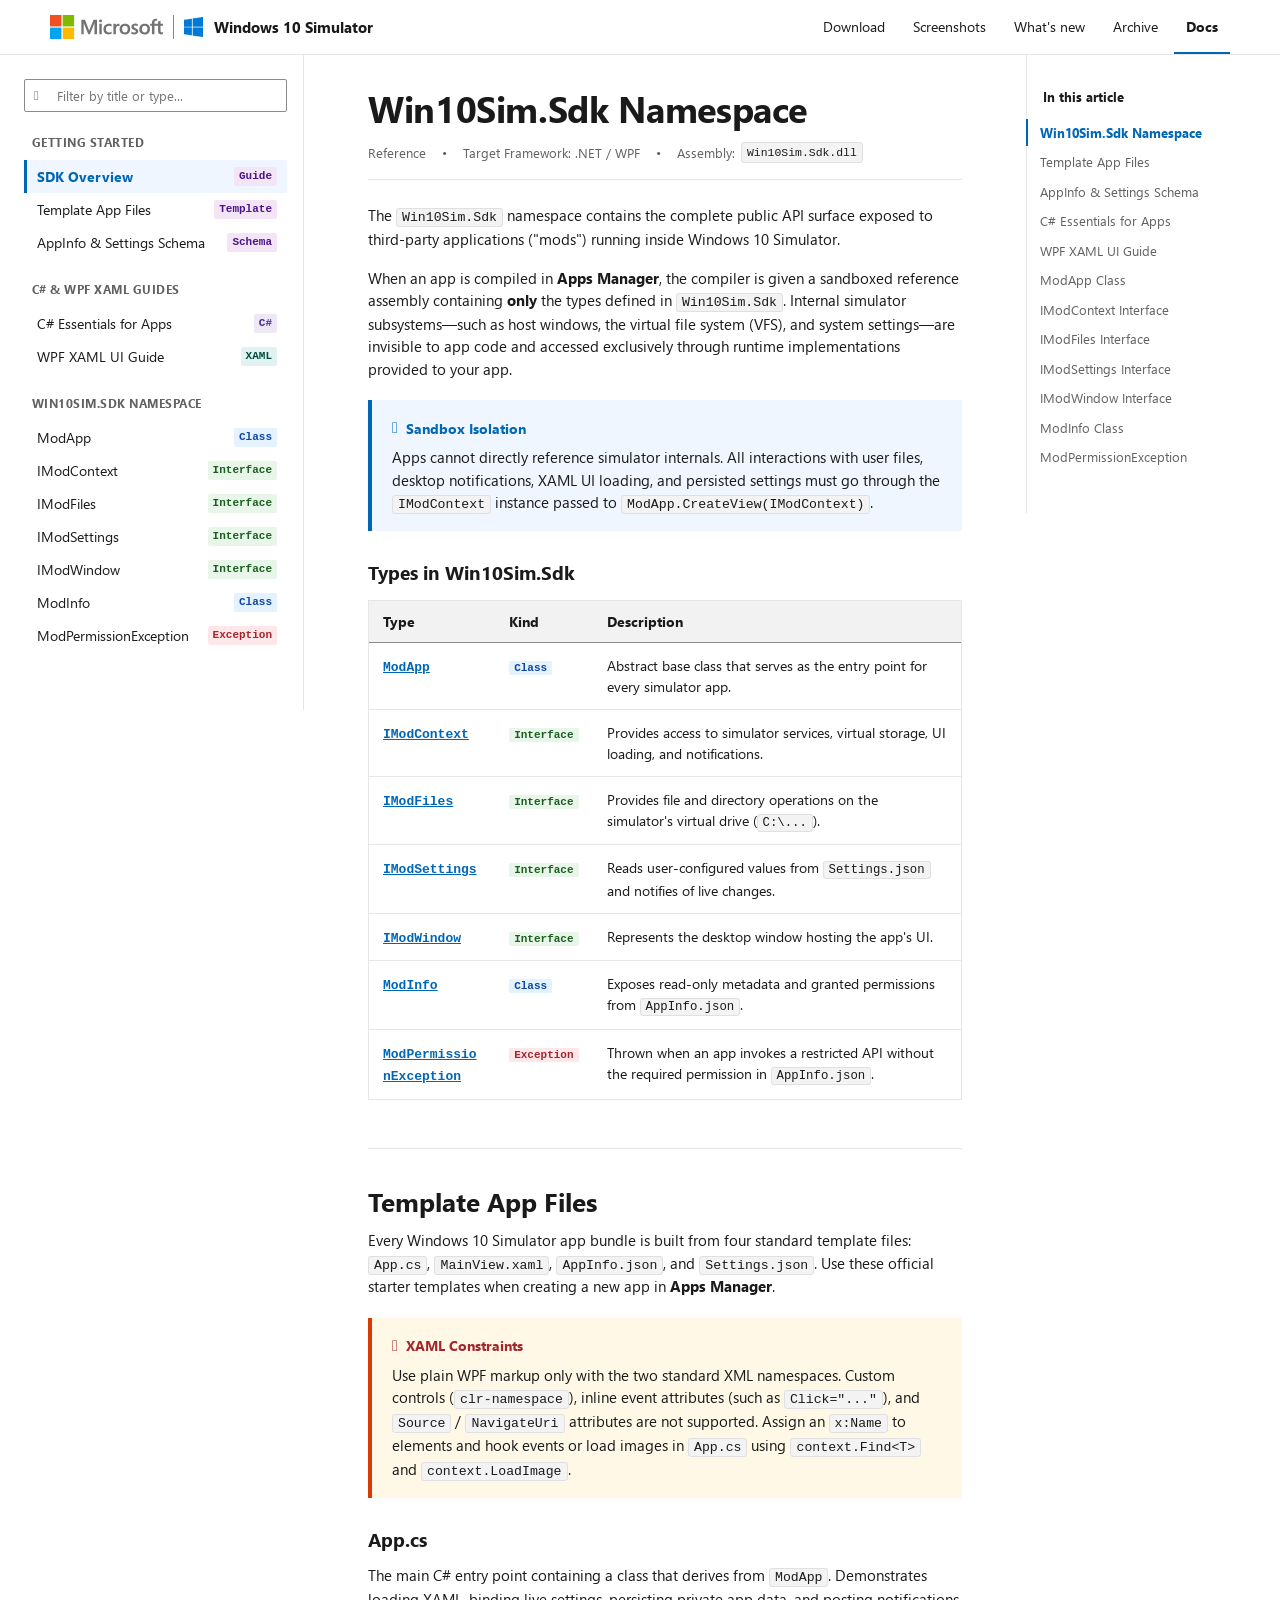
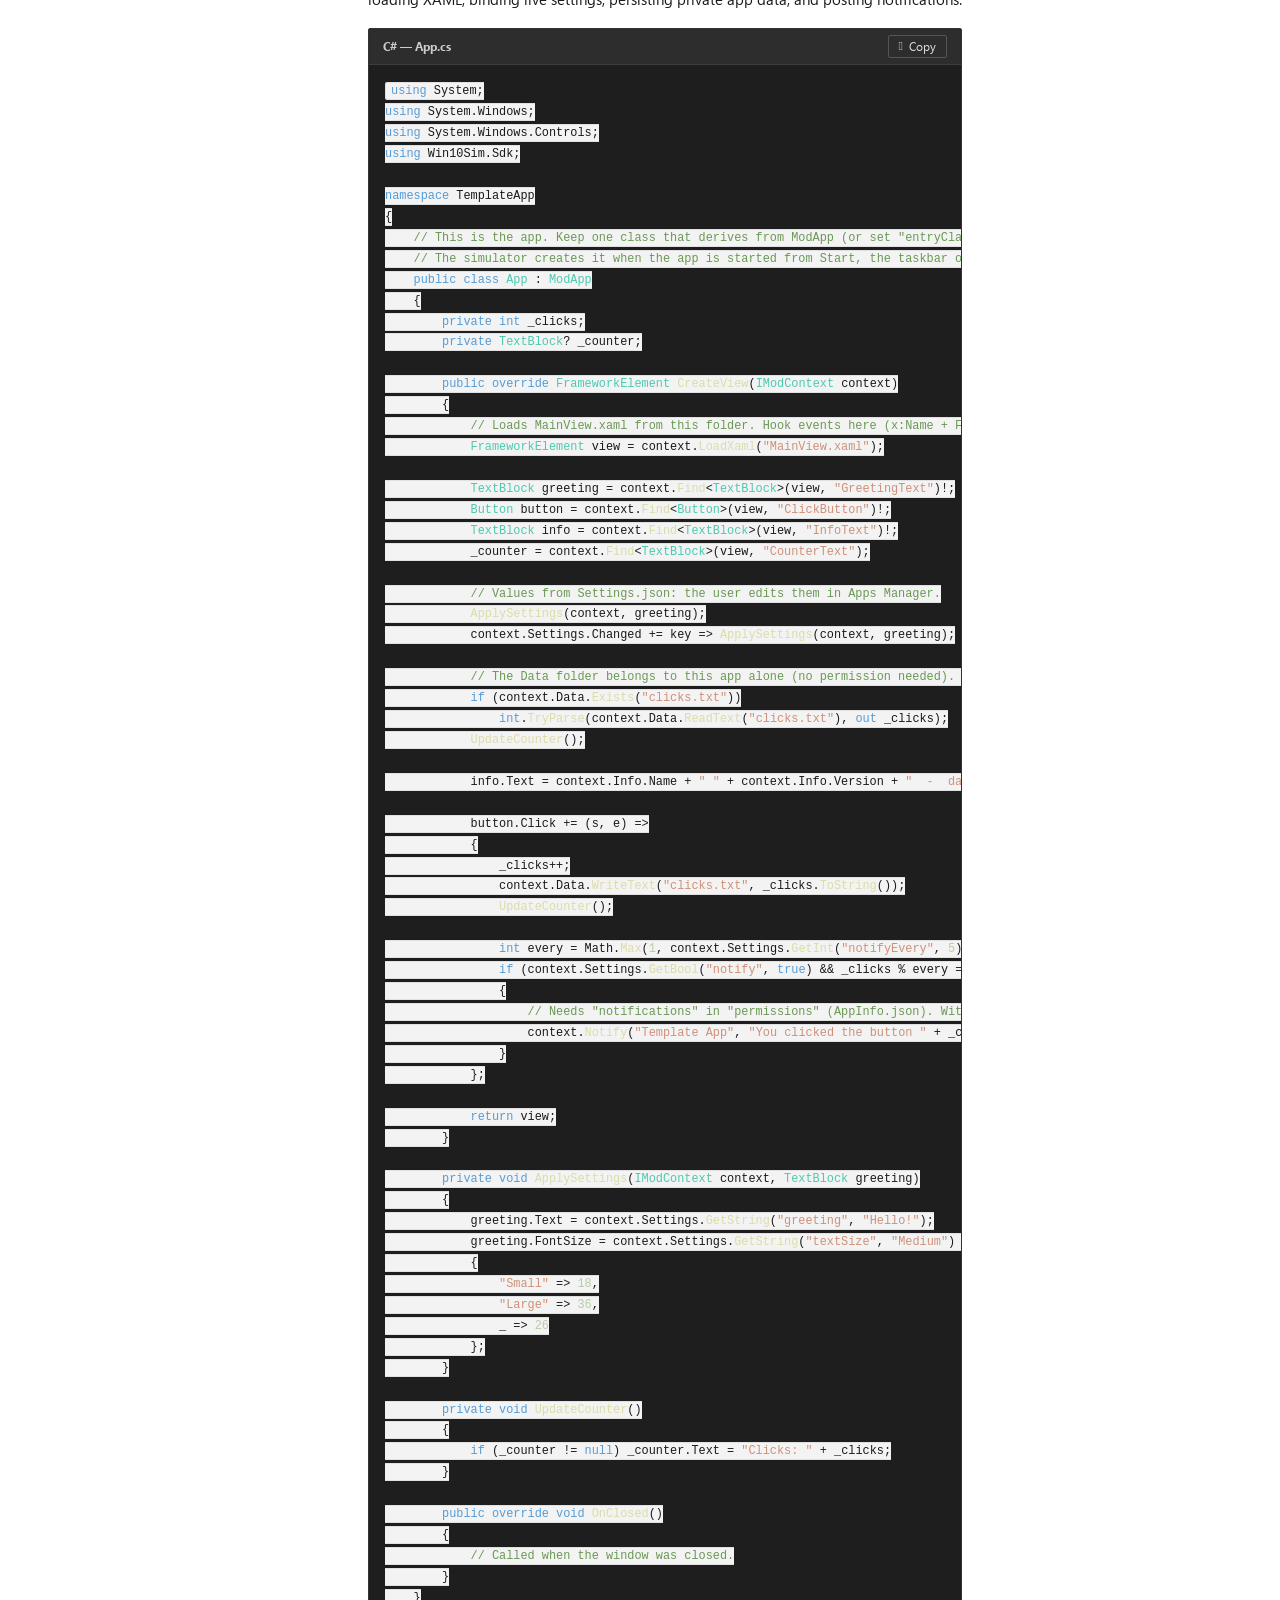
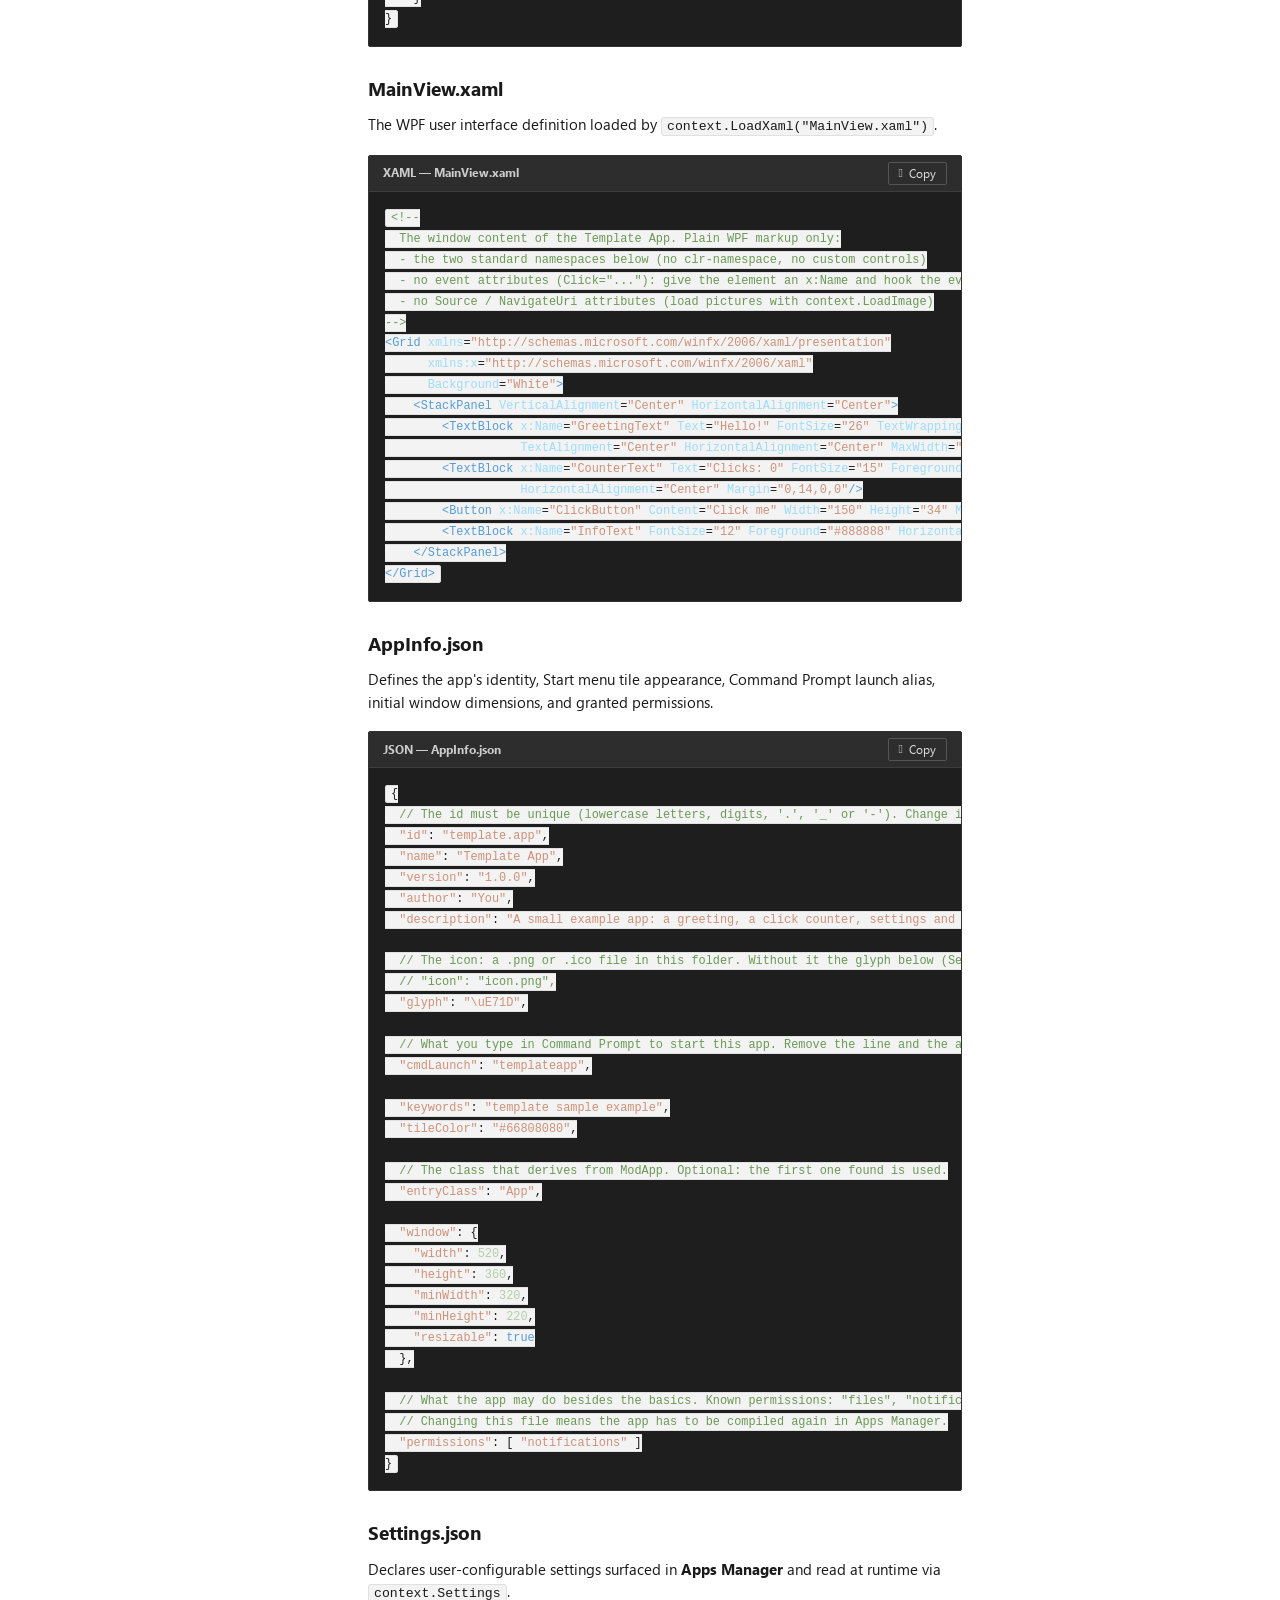
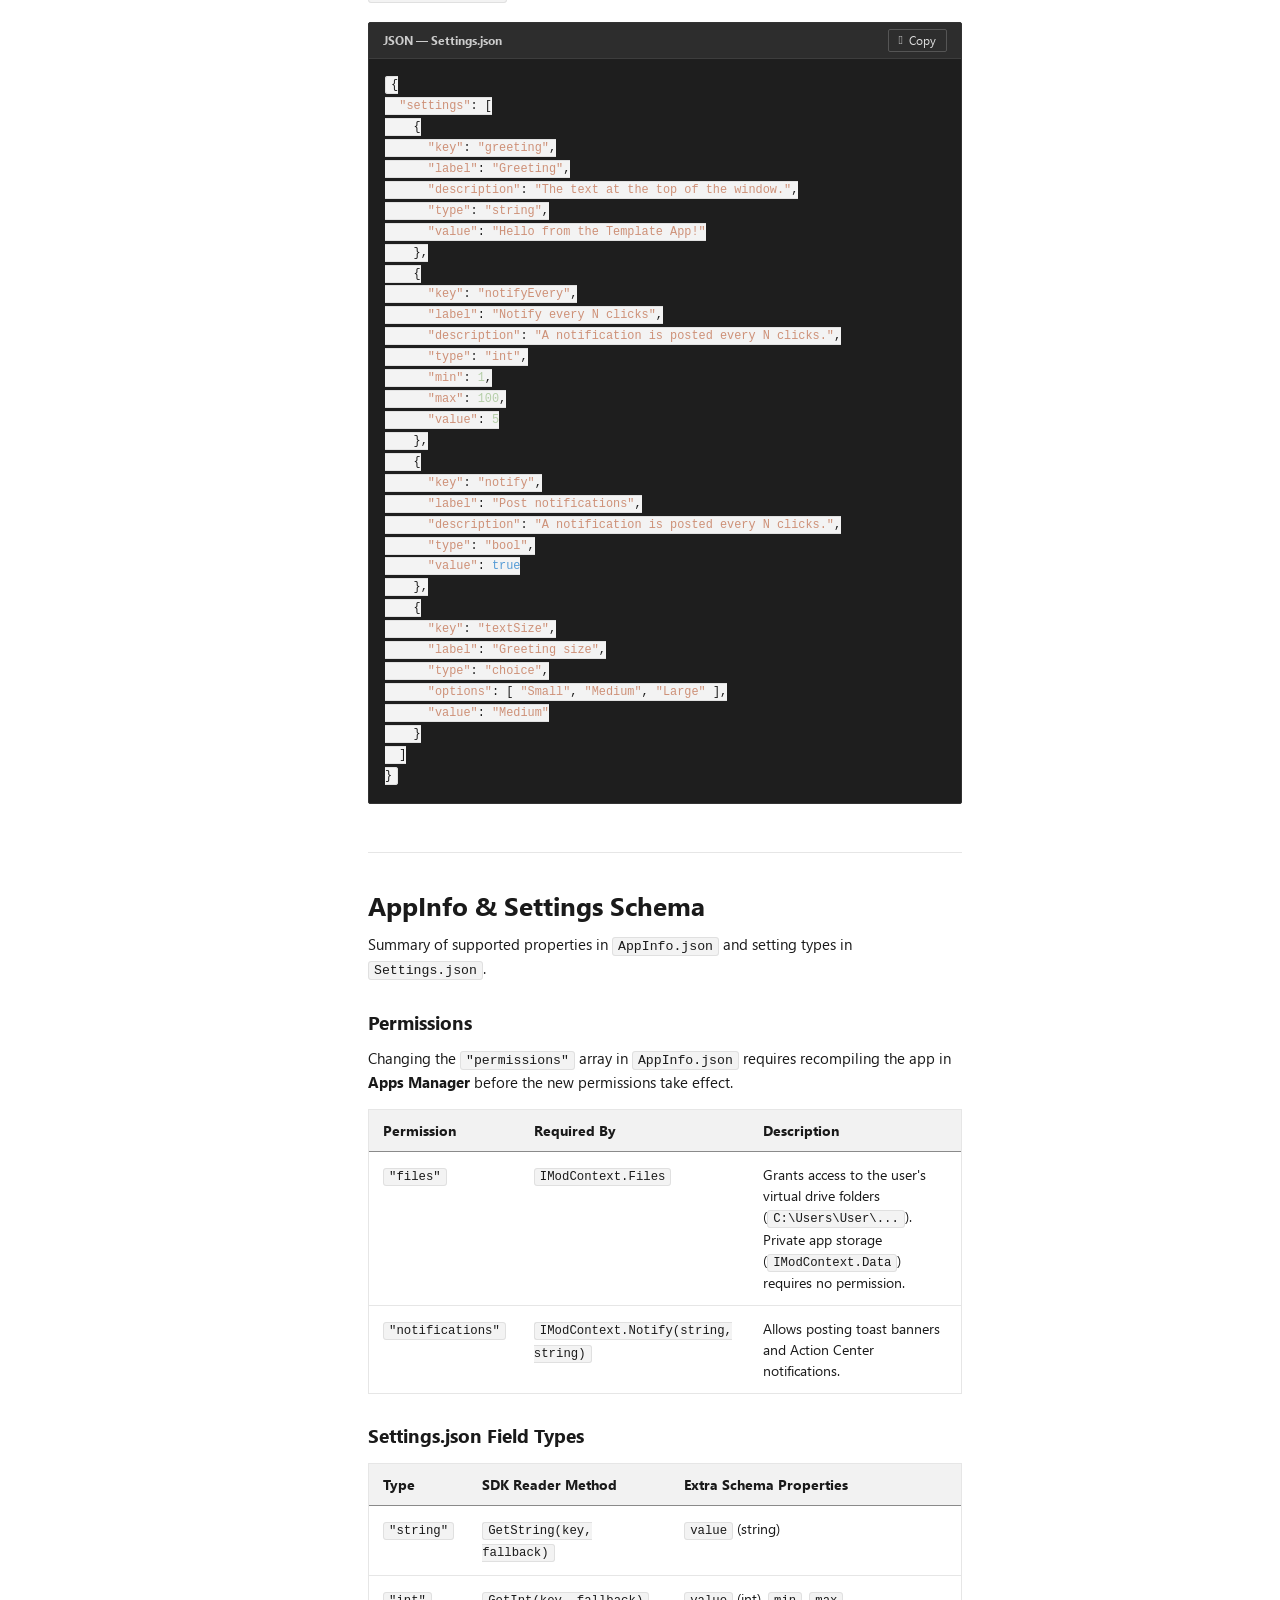
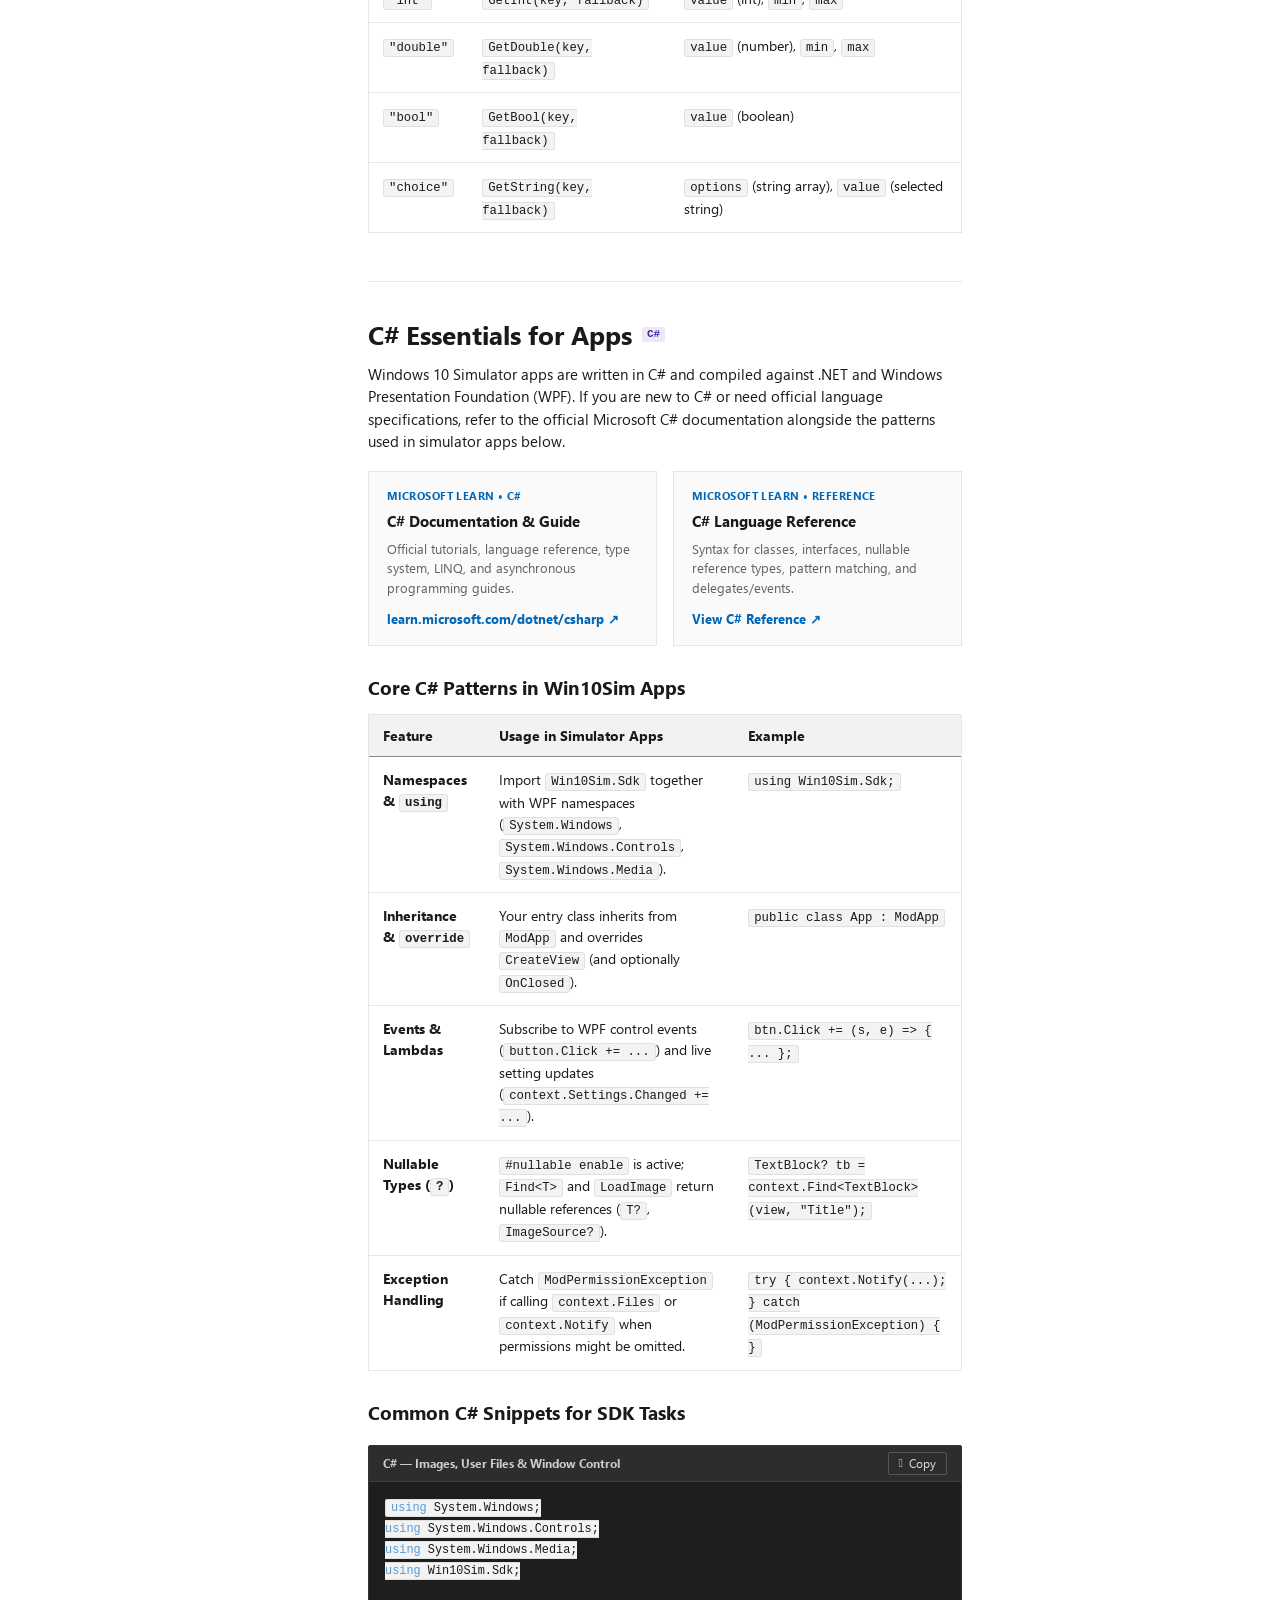
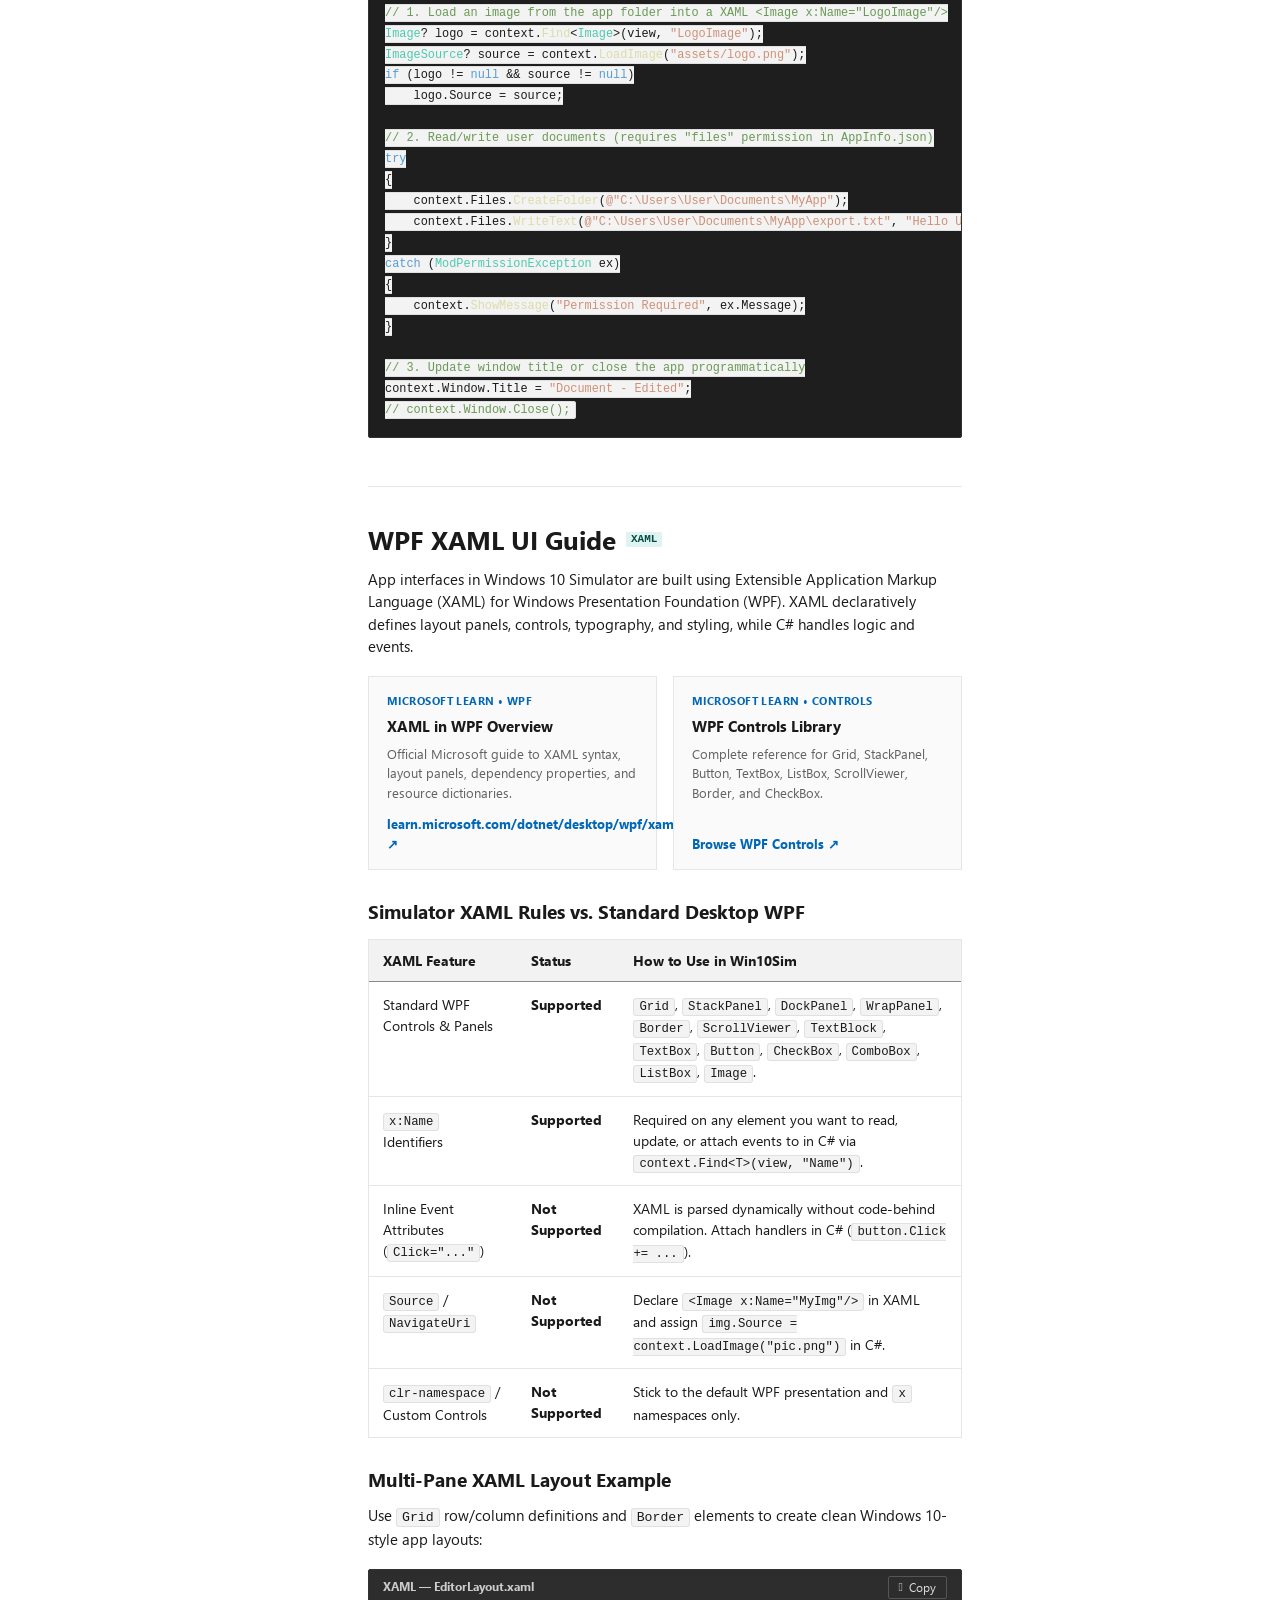
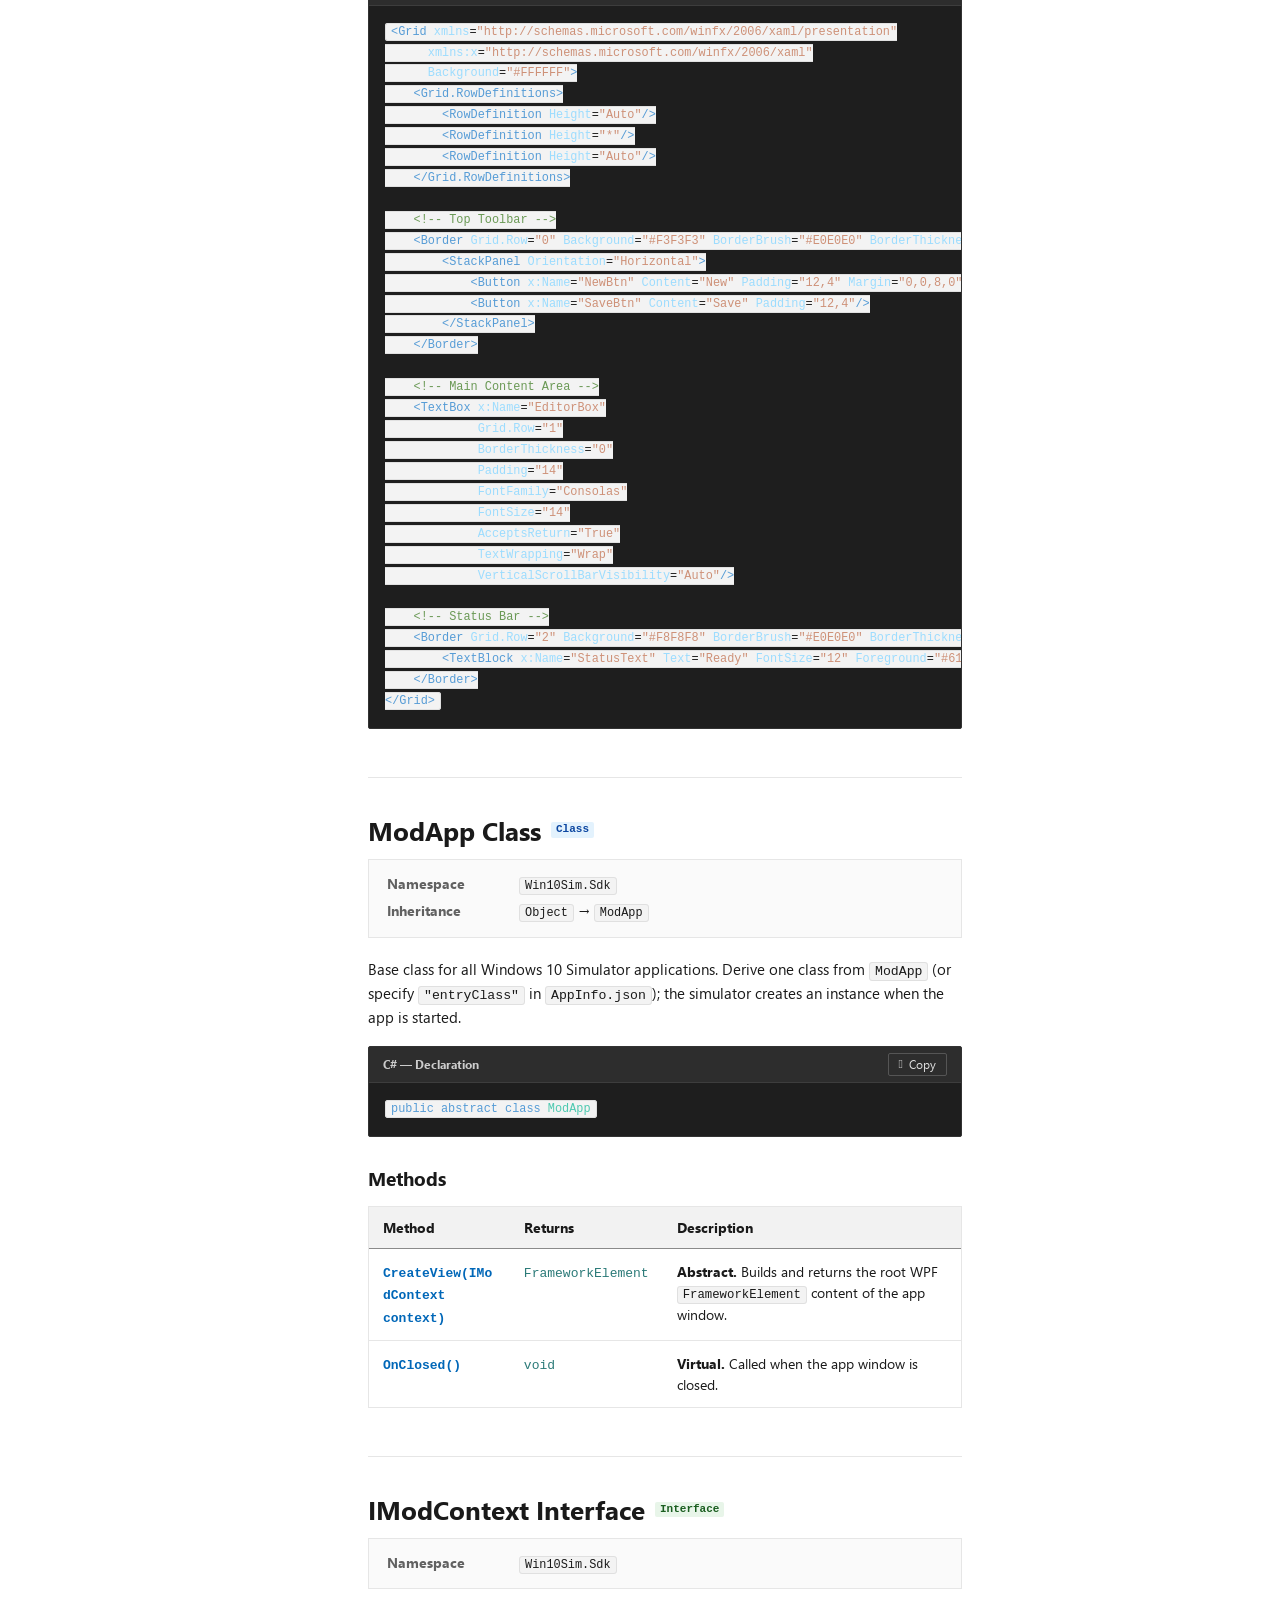
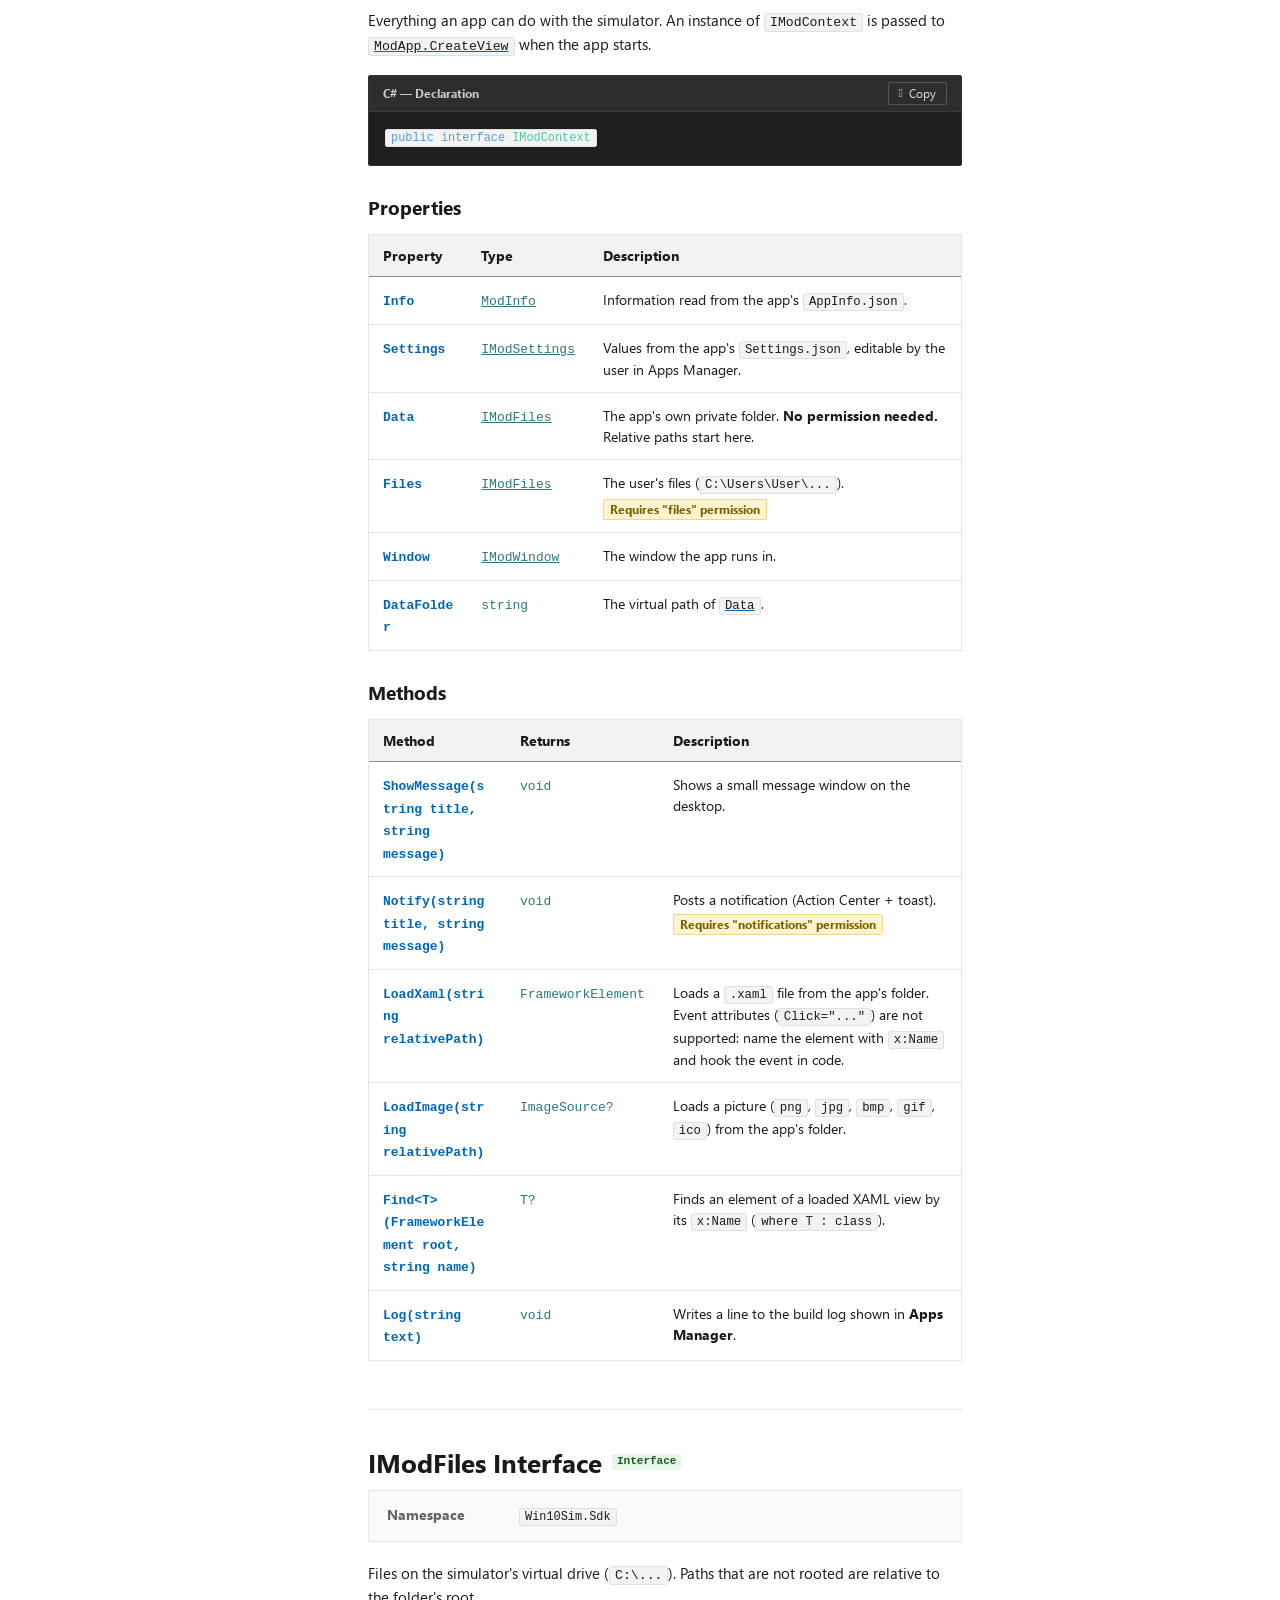
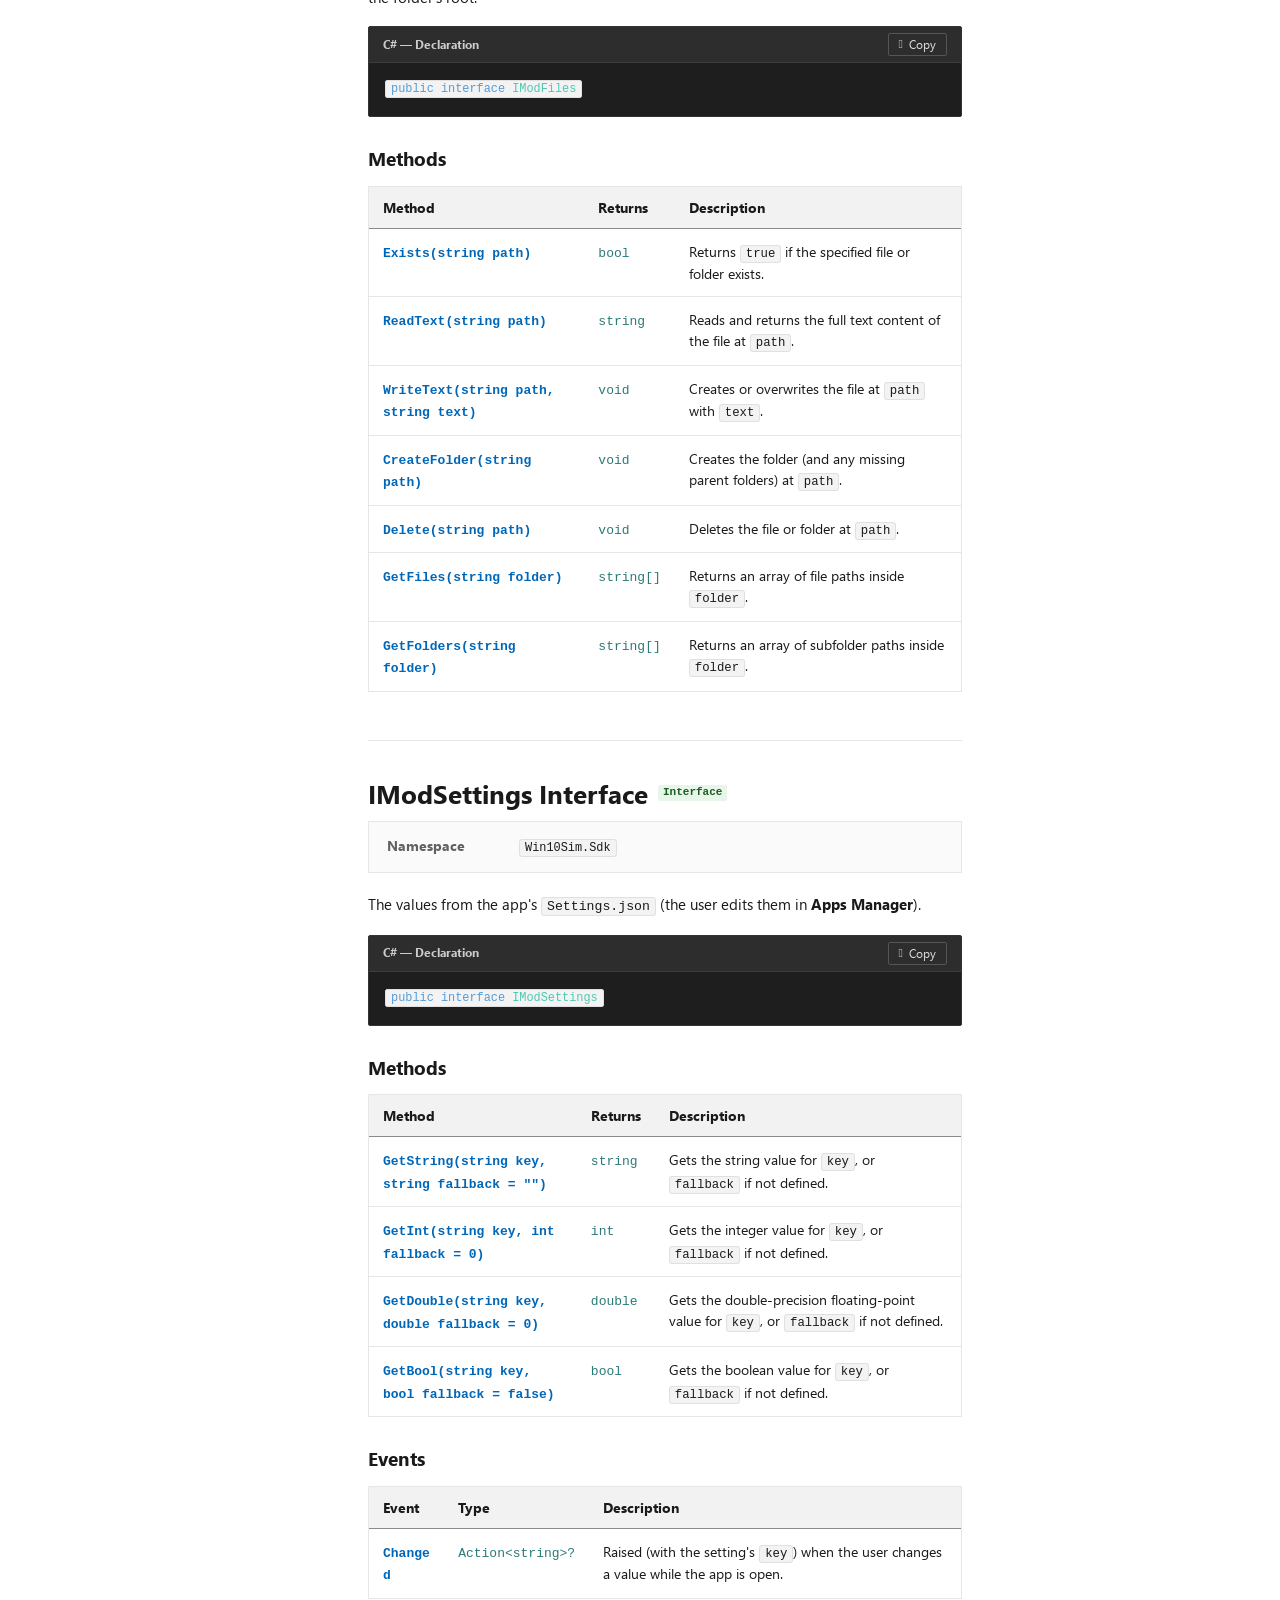
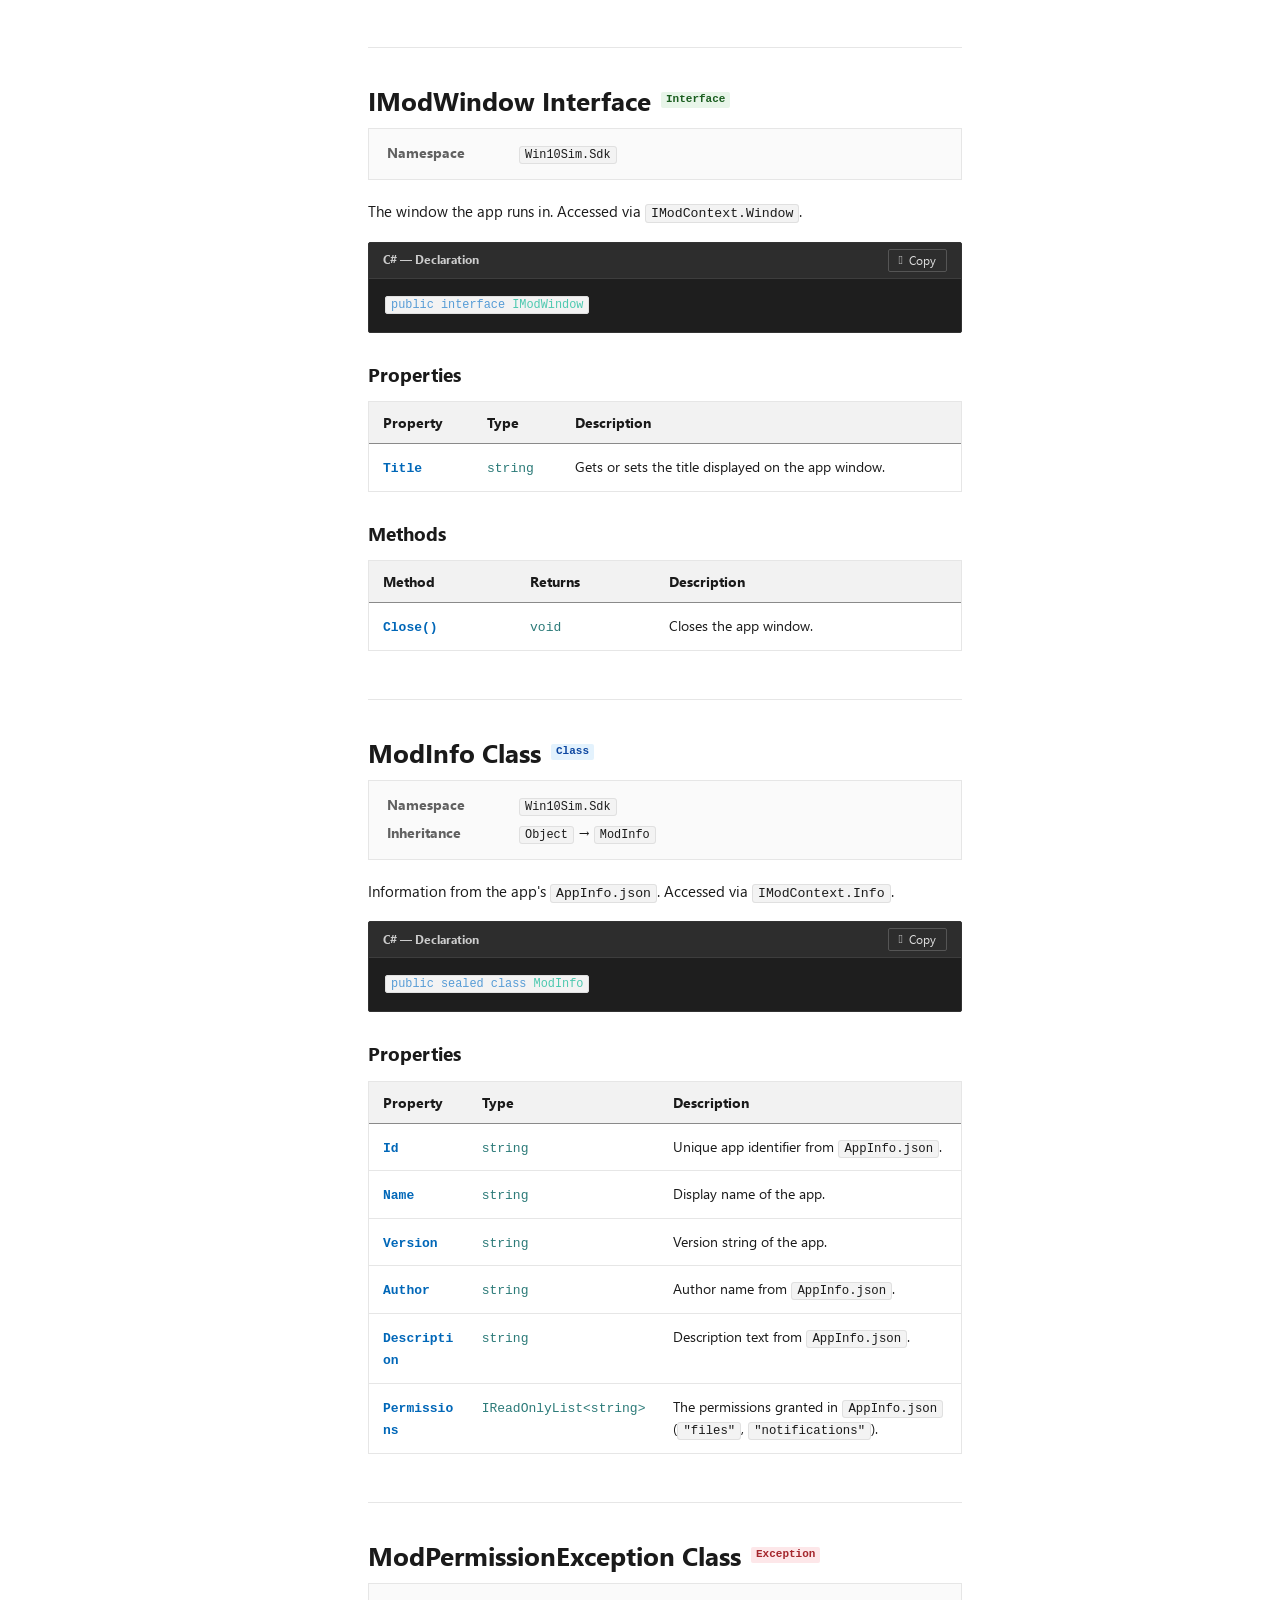
==== docs.html @ 3ef9e1c5 "Added docs" ====
<!doctype html>
<html lang="en">
<head>
    <meta charset="utf-8">
    <meta name="viewport" content="width=device-width, initial-scale=1">
    
    <title>Windows 10 Simulator Docs</title>
    <link rel="icon" type="image/png" sizes="48x48" href="favicon.png">

    <meta name="description" content="Official API reference and developer guide for the Windows 10 Simulator App SDK (Win10Sim.Sdk), C#, and XAML.">

    <link rel="stylesheet" href="style.css">
    <style>
        /* =========================================================
           MICROSOFT LEARN STYLE DOCUMENTATION LAYOUT & STYLES
           ========================================================= */
        :root {
            --learn-sidebar-width: 280px;
            --learn-toc-width: 230px;
            --learn-code-bg: #1e1e1e;
            --learn-code-header: #2d2d2d;
            --learn-note-bg: #f0f6ff;
            --learn-note-border: #0067b8;
            --learn-warn-bg: #fff8e6;
            --learn-warn-border: #d83b01;
        }

        /* Active topbar link */
        .topbar-links a.active {
            border-bottom-color: var(--blue);
            font-weight: 600;
        }

        /* Mobile Drawer Bar (shown only on mobile) */
        .mobile-drawer-bar {
            display: none;
            background: #fafafa;
            border-bottom: 1px solid var(--border);
            padding: 10px 24px;
        }

        .mobile-nav-toggle {
            display: inline-flex;
            align-items: center;
            gap: 8px;
            background: var(--white);
            border: 1px solid var(--border-strong);
            color: var(--text);
            padding: 6px 12px;
            font-family: inherit;
            font-size: 13px;
            font-weight: 600;
            cursor: pointer;
        }

        .mobile-nav-toggle:hover {
            background: var(--gray);
        }

        /* 3-Column Documentation Shell */
        .learn-shell {
            width: min(1400px, calc(100% - 48px));
            margin: 0 auto;
            display: grid;
            grid-template-columns: var(--learn-sidebar-width) minmax(0, 1fr) var(--learn-toc-width);
            gap: 40px;
            align-items: start;
        }

        /* Left Sidebar (Tree Navigation) */
        .learn-sidebar {
            position: sticky;
            top: 54px;
            max-height: calc(100vh - 54px);
            overflow-y: auto;
            padding: 24px 16px 40px 0;
            border-right: 1px solid var(--border);
        }

        .sidebar-filter {
            position: relative;
            margin-bottom: 18px;
        }

        .sidebar-filter input {
            width: 100%;
            padding: 7px 10px 7px 32px;
            font-family: inherit;
            font-size: 13px;
            color: var(--text);
            background: var(--white);
            border: 1px solid var(--border-strong);
            border-radius: 2px;
        }

        .sidebar-filter input:focus {
            outline: none;
            border-color: var(--blue);
            box-shadow: 0 0 0 1px var(--blue);
        }

        .sidebar-filter-icon {
            position: absolute;
            left: 10px;
            top: 50%;
            transform: translateY(-50%);
            font-family: var(--icons);
            font-size: 13px;
            color: var(--muted);
            pointer-events: none;
        }

        .tree-group {
            margin-bottom: 18px;
        }

        .tree-group-title {
            font-size: 12px;
            font-weight: 700;
            text-transform: uppercase;
            letter-spacing: 0.04em;
            color: var(--muted);
            padding: 4px 8px;
            margin-bottom: 4px;
        }

        .tree-list {
            list-style: none;
            margin: 0;
            padding: 0;
        }

        .tree-item a {
            display: flex;
            align-items: center;
            justify-content: space-between;
            gap: 8px;
            padding: 6px 10px;
            font-size: 14px;
            color: var(--text);
            text-decoration: none;
            border-left: 3px solid transparent;
            border-radius: 0 2px 2px 0;
        }

        .tree-item a:hover {
            background: var(--gray);
            color: var(--text);
        }

        .tree-item a.active {
            background: #f0f6ff;
            border-left-color: var(--blue);
            color: var(--blue);
            font-weight: 600;
        }

        .type-badge {
            font-family: "Consolas", monospace;
            font-size: 11px;
            font-weight: 600;
            padding: 1px 5px;
            border-radius: 2px;
            flex-shrink: 0;
        }

        .badge-interface { background: #e8f5e9; color: #1b5e20; }
        .badge-class { background: #e3f2fd; color: #0d47a1; }
        .badge-exception { background: #fde7e9; color: #a4262c; }
        .badge-guide { background: #f3e5f5; color: #4a148c; }
        .badge-csharp { background: #ede7f6; color: #4527a0; }
        .badge-xaml { background: #e0f2f1; color: #004d40; }

        /* Center Article Content */
        .learn-content {
            min-width: 0;
            padding: 32px 0 80px;
        }

        .learn-content section {
            padding: 0;
            margin-bottom: 48px;
            border-top: none;
        }

        .learn-content section + section {
            padding-top: 36px;
            border-top: 1px solid var(--border);
        }

        .doc-title {
            font-size: 36px;
            font-weight: 600;
            line-height: 1.2;
            margin-bottom: 12px;
            letter-spacing: -0.01em;
        }

        .doc-metadata {
            display: flex;
            flex-wrap: wrap;
            align-items: center;
            gap: 16px;
            font-size: 13px;
            color: var(--muted);
            margin-bottom: 24px;
            padding-bottom: 16px;
            border-bottom: 1px solid var(--border);
        }

        .doc-metadata span {
            display: inline-flex;
            align-items: center;
            gap: 6px;
        }

        .learn-content h2 {
            font-size: 26px;
            font-weight: 600;
            margin-top: 0;
            margin-bottom: 12px;
            display: flex;
            align-items: center;
            gap: 10px;
            flex-wrap: wrap;
        }

        .learn-content h3 {
            font-size: 19px;
            font-weight: 600;
            margin-top: 28px;
            margin-bottom: 10px;
            color: var(--text);
        }

        .learn-content p {
            margin-bottom: 16px;
            color: var(--text);
        }

        .learn-content ul {
            margin: 0 0 18px;
            padding-left: 22px;
        }

        .learn-content li {
            margin-bottom: 6px;
        }

        /* Inline code override for light documentation readability */
        .learn-content code,
        .learn-callout code {
            font-family: "Consolas", "Courier New", monospace;
            font-size: 0.88em;
            color: #1a1a1a;
            background: #f3f3f3;
            border: 1px solid #e0e0e0;
            border-radius: 3px;
            padding: 1px 5px;
        }

        /* Definition Box (Assembly / Namespace / Inheritance) */
        .definition-card {
            background: #fafafa;
            border: 1px solid var(--border);
            padding: 14px 18px;
            margin-bottom: 20px;
            font-size: 13.5px;
            display: grid;
            gap: 6px;
        }

        .definition-row {
            display: grid;
            grid-template-columns: 120px 1fr;
            gap: 12px;
        }

        .definition-label {
            font-weight: 600;
            color: var(--muted);
        }

        /* Microsoft Learn Callouts (Note / Important) */
        .learn-callout {
            padding: 16px 20px;
            margin: 20px 0;
            border-left: 4px solid var(--learn-note-border);
            background: var(--learn-note-bg);
        }

        .learn-callout.warning {
            border-left-color: var(--learn-warn-border);
            background: var(--learn-warn-bg);
        }

        .callout-title {
            display: flex;
            align-items: center;
            gap: 8px;
            font-weight: 700;
            font-size: 14px;
            margin-bottom: 6px;
            color: var(--blue);
        }

        .learn-callout.warning .callout-title {
            color: #a4262c;
        }

        .callout-icon {
            font-family: var(--icons);
            font-size: 16px;
        }

        .learn-callout p:last-child {
            margin-bottom: 0;
        }

        /* External Microsoft Docs Resource Cards */
        .ms-docs-grid {
            display: grid;
            grid-template-columns: repeat(auto-fit, minmax(260px, 1fr));
            gap: 16px;
            margin: 18px 0 24px;
        }

        .ms-doc-card {
            display: flex;
            flex-direction: column;
            justify-content: space-between;
            padding: 16px 18px;
            background: #fafafa;
            border: 1px solid var(--border);
            text-decoration: none;
            color: var(--text);
            transition: border-color 0.15s, background 0.15s;
        }

        .ms-doc-card:hover {
            background: var(--white);
            border-color: var(--blue);
            color: var(--text);
        }

        .ms-doc-card-eyebrow {
            font-size: 11px;
            font-weight: 700;
            text-transform: uppercase;
            letter-spacing: 0.04em;
            color: var(--blue);
            margin-bottom: 6px;
        }

        .ms-doc-card-title {
            font-size: 15px;
            font-weight: 600;
            margin-bottom: 6px;
            color: var(--text);
        }

        .ms-doc-card-desc {
            font-size: 13px;
            color: var(--muted);
            margin-bottom: 12px;
        }

        .ms-doc-card-link {
            font-size: 13px;
            font-weight: 600;
            color: var(--blue);
        }

        /* Code Blocks with Header & Copy Button */
        .code-block-wrapper {
            margin: 18px 0 24px;
            border: 1px solid #333333;
            border-radius: 2px;
            overflow: hidden;
            background: var(--learn-code-bg);
        }

        .code-block-header {
            display: flex;
            align-items: center;
            justify-content: space-between;
            padding: 6px 14px;
            background: var(--learn-code-header);
            border-bottom: 1px solid #3d3d3d;
            color: #cccccc;
            font-size: 12px;
            font-weight: 600;
        }

        .copy-btn {
            display: inline-flex;
            align-items: center;
            gap: 6px;
            background: transparent;
            border: 1px solid #555555;
            color: #e0e0e0;
            padding: 3px 10px;
            font-family: inherit;
            font-size: 12px;
            cursor: pointer;
            border-radius: 2px;
        }

        .copy-btn:hover {
            background: #3d3d3d;
            color: #ffffff;
        }

        .copy-btn .icon {
            font-family: var(--icons);
            font-size: 12px;
        }

        .code-block-wrapper pre {
            margin: 0;
            padding: 16px;
            overflow-x: auto;
            font-family: "Consolas", "Courier New", monospace;
            font-size: 13.5px;
            line-height: 1.55;
            color: #d4d4d4;
        }

        /* Syntax Highlighting Tokens */
        .tok-kw { color: #569cd6; }
        .tok-type { color: #4ec9b0; }
        .tok-str { color: #ce9178; }
        .tok-com { color: #6a9955; }
        .tok-method { color: #dcdcaa; }
        .tok-num { color: #b5cea8; }
        .tok-tag { color: #569cd6; }
        .tok-attr { color: #9cdcfe; }

        /* API Member Tables (Microsoft Learn Standard) */
        .api-table-wrap {
            overflow-x: auto;
            margin: 12px 0 24px;
            border: 1px solid var(--border);
        }

        .api-table {
            width: 100%;
            border-collapse: collapse;
            text-align: left;
            font-size: 14px;
        }

        .api-table th {
            background: var(--gray);
            font-weight: 600;
            padding: 10px 14px;
            border-bottom: 1px solid var(--border-strong);
            color: var(--text);
            white-space: nowrap;
        }

        .api-table td {
            padding: 12px 14px;
            border-bottom: 1px solid var(--border);
            vertical-align: top;
        }

        .api-table tr:last-child td {
            border-bottom: none;
        }

        .api-table tr:hover td {
            background: #fafafa;
        }

        .member-sig {
            font-family: "Consolas", "Courier New", monospace;
            font-size: 13px;
            font-weight: 600;
            color: var(--blue);
            word-break: break-word;
        }

        .member-type {
            font-family: "Consolas", "Courier New", monospace;
            font-size: 13px;
            color: #2b7a78;
            white-space: nowrap;
        }

        .perm-pill {
            display: inline-block;
            margin-top: 4px;
            padding: 1px 6px;
            font-size: 11.5px;
            font-weight: 600;
            background: #fff4ce;
            color: #795e00;
            border: 1px solid #f0d78c;
            border-radius: 2px;
        }

        /* Right Sidebar ("In this article" TOC) */
        .learn-toc {
            position: sticky;
            top: 54px;
            padding: 32px 0 40px 16px;
            border-left: 1px solid var(--border);
        }

        .toc-title {
            font-size: 13px;
            font-weight: 700;
            color: var(--text);
            margin-bottom: 12px;
        }

        .toc-list {
            list-style: none;
            margin: 0;
            padding: 0;
        }

        .toc-list li {
            margin-bottom: 2px;
        }

        .toc-list a {
            display: block;
            padding: 4px 0 4px 12px;
            font-size: 13px;
            color: var(--muted);
            text-decoration: none;
            border-left: 2px solid transparent;
            margin-left: -17px;
        }

        .toc-list a:hover {
            color: var(--text);
        }

        .toc-list a.active {
            color: var(--blue);
            font-weight: 600;
            border-left-color: var(--blue);
        }

        /* Responsive Breakpoints */
        @media (max-width: 1120px) {
            .learn-shell {
                grid-template-columns: var(--learn-sidebar-width) minmax(0, 1fr);
            }
            .learn-toc {
                display: none;
            }
        }

        @media (max-width: 820px) {
            .mobile-drawer-bar {
                display: block;
            }
            .learn-shell {
                grid-template-columns: 1fr;
                gap: 0;
            }
            .learn-sidebar {
                display: none;
                position: static;
                max-height: none;
                border-right: none;
                border-bottom: 1px solid var(--border);
                padding: 16px 0;
            }
            .learn-sidebar.open {
                display: block;
            }
            .definition-row {
                grid-template-columns: 1fr;
                gap: 2px;
            }
        }
    </style>
</head>

<body>

    <!-- Global navigation (Identical topbar, no hero banner) -->
    <nav class="topbar" aria-label="Site">
        <div class="topbar-inner">
            <a class="brand" href="index.html">
                <img src="assets/Microsoft_logo.svg" alt="Microsoft" class="brand-logo">
                <span class="brand-divider" aria-hidden="true"></span>
                <img src="assets/win10.png" alt="" class="brand-product-logo">
                <span class="brand-name">Windows 10 Simulator</span>
            </a>

            <ul class="topbar-links">
                <li><a href="index.html#download">Download</a></li>
                <li><a href="index.html#screenshots">Screenshots</a></li>
                <li><a href="index.html#changelog-section">What's new</a></li>
                <li><a href="index.html#archive-section">Archive</a></li>
                <li><a href="docs.html" class="active" aria-current="page">Docs</a></li>
            </ul>
        </div>
    </nav>

    <!-- Mobile Navigation Drawer Button (hidden on desktop) -->
    <div class="mobile-drawer-bar">
        <button type="button" class="mobile-nav-toggle" id="sidebar-toggle" aria-expanded="false" aria-controls="learn-sidebar">
            <span style="font-family: var(--icons);" aria-hidden="true">&#xE700;</span>
            <span>Contents</span>
        </button>
    </div>

    <!-- Main 3-Column Microsoft Learn Documentation Layout -->
    <div class="learn-shell">

        <!-- Left Navigation Tree -->
        <aside class="learn-sidebar" id="learn-sidebar" aria-label="Documentation Navigation">
            <div class="sidebar-filter">
                <span class="sidebar-filter-icon" aria-hidden="true">&#xE721;</span>
                <input type="search" id="nav-filter" placeholder="Filter by title or type..." aria-label="Filter navigation">
            </div>

            <div class="tree-group">
                <div class="tree-group-title">Getting Started</div>
                <ul class="tree-list">
                    <li class="tree-item"><a href="#overview" class="active"><span>SDK Overview</span><span class="type-badge badge-guide">Guide</span></a></li>
                    <li class="tree-item"><a href="#template-app"><span>Template App Files</span><span class="type-badge badge-guide">Template</span></a></li>
                    <li class="tree-item"><a href="#manifest-settings"><span>AppInfo &amp; Settings Schema</span><span class="type-badge badge-guide">Schema</span></a></li>
                </ul>
            </div>

            <div class="tree-group">
                <div class="tree-group-title">C# &amp; WPF XAML Guides</div>
                <ul class="tree-list">
                    <li class="tree-item"><a href="#csharp-guide"><span>C# Essentials for Apps</span><span class="type-badge badge-csharp">C#</span></a></li>
                    <li class="tree-item"><a href="#xaml-guide"><span>WPF XAML UI Guide</span><span class="type-badge badge-xaml">XAML</span></a></li>
                </ul>
            </div>

            <div class="tree-group">
                <div class="tree-group-title">Win10Sim.Sdk Namespace</div>
                <ul class="tree-list">
                    <li class="tree-item"><a href="#modapp"><span>ModApp</span><span class="type-badge badge-class">Class</span></a></li>
                    <li class="tree-item"><a href="#imodcontext"><span>IModContext</span><span class="type-badge badge-interface">Interface</span></a></li>
                    <li class="tree-item"><a href="#imodfiles"><span>IModFiles</span><span class="type-badge badge-interface">Interface</span></a></li>
                    <li class="tree-item"><a href="#imodsettings"><span>IModSettings</span><span class="type-badge badge-interface">Interface</span></a></li>
                    <li class="tree-item"><a href="#imodwindow"><span>IModWindow</span><span class="type-badge badge-interface">Interface</span></a></li>
                    <li class="tree-item"><a href="#modinfo"><span>ModInfo</span><span class="type-badge badge-class">Class</span></a></li>
                    <li class="tree-item"><a href="#modpermissionexception"><span>ModPermissionException</span><span class="type-badge badge-exception">Exception</span></a></li>
                </ul>
            </div>
        </aside>

        <!-- Center Documentation Article -->
        <main class="learn-content" id="main-content">

            <!-- OVERVIEW -->
            <section id="overview">
                <h1 class="doc-title">Win10Sim.Sdk Namespace</h1>
                <div class="doc-metadata">
                    <span>Reference</span>
                    <span>•</span>
                    <span>Target Framework: .NET / WPF</span>
                    <span>•</span>
                    <span>Assembly: <code>Win10Sim.Sdk.dll</code></span>
                </div>

                <p>
                    The <code>Win10Sim.Sdk</code> namespace contains the complete public API surface exposed to third-party applications ("mods") running inside Windows 10 Simulator.
                </p>
                <p>
                    When an app is compiled in <strong>Apps Manager</strong>, the compiler is given a sandboxed reference assembly containing <strong>only</strong> the types defined in <code>Win10Sim.Sdk</code>. Internal simulator subsystems—such as host windows, the virtual file system (VFS), and system settings—are invisible to app code and accessed exclusively through runtime implementations provided to your app.
                </p>

                <div class="learn-callout">
                    <div class="callout-title">
                        <span class="callout-icon" aria-hidden="true">&#xE946;</span>
                        <span>Sandbox Isolation</span>
                    </div>
                    <p>
                        Apps cannot directly reference simulator internals. All interactions with user files, desktop notifications, XAML UI loading, and persisted settings must go through the <code>IModContext</code> instance passed to <code>ModApp.CreateView(IModContext)</code>.
                    </p>
                </div>

                <h3>Types in Win10Sim.Sdk</h3>
                <div class="api-table-wrap">
                    <table class="api-table">
                        <thead>
                            <tr>
                                <th>Type</th>
                                <th>Kind</th>
                                <th>Description</th>
                            </tr>
                        </thead>
                        <tbody>
                            <tr>
                                <td><a href="#modapp" class="member-sig">ModApp</a></td>
                                <td><span class="type-badge badge-class">Class</span></td>
                                <td>Abstract base class that serves as the entry point for every simulator app.</td>
                            </tr>
                            <tr>
                                <td><a href="#imodcontext" class="member-sig">IModContext</a></td>
                                <td><span class="type-badge badge-interface">Interface</span></td>
                                <td>Provides access to simulator services, virtual storage, UI loading, and notifications.</td>
                            </tr>
                            <tr>
                                <td><a href="#imodfiles" class="member-sig">IModFiles</a></td>
                                <td><span class="type-badge badge-interface">Interface</span></td>
                                <td>Provides file and directory operations on the simulator's virtual drive (<code>C:\...</code>).</td>
                            </tr>
                            <tr>
                                <td><a href="#imodsettings" class="member-sig">IModSettings</a></td>
                                <td><span class="type-badge badge-interface">Interface</span></td>
                                <td>Reads user-configured values from <code>Settings.json</code> and notifies of live changes.</td>
                            </tr>
                            <tr>
                                <td><a href="#imodwindow" class="member-sig">IModWindow</a></td>
                                <td><span class="type-badge badge-interface">Interface</span></td>
                                <td>Represents the desktop window hosting the app's UI.</td>
                            </tr>
                            <tr>
                                <td><a href="#modinfo" class="member-sig">ModInfo</a></td>
                                <td><span class="type-badge badge-class">Class</span></td>
                                <td>Exposes read-only metadata and granted permissions from <code>AppInfo.json</code>.</td>
                            </tr>
                            <tr>
                                <td><a href="#modpermissionexception" class="member-sig">ModPermissionException</a></td>
                                <td><span class="type-badge badge-exception">Exception</span></td>
                                <td>Thrown when an app invokes a restricted API without the required permission in <code>AppInfo.json</code>.</td>
                            </tr>
                        </tbody>
                    </table>
                </div>
            </section>

            <!-- TEMPLATE APP FILES -->
            <section id="template-app">
                <h2>Template App Files</h2>
                <p>
                    Every Windows 10 Simulator app bundle is built from four standard template files: <code>App.cs</code>, <code>MainView.xaml</code>, <code>AppInfo.json</code>, and <code>Settings.json</code>. Use these official starter templates when creating a new app in <strong>Apps Manager</strong>.
                </p>

                <div class="learn-callout warning">
                    <div class="callout-title">
                        <span class="callout-icon" aria-hidden="true">&#xE7BA;</span>
                        <span>XAML Constraints</span>
                    </div>
                    <p>
                        Use plain WPF markup only with the two standard XML namespaces. Custom controls (<code>clr-namespace</code>), inline event attributes (such as <code>Click="..."</code>), and <code>Source</code> / <code>NavigateUri</code> attributes are not supported. Assign an <code>x:Name</code> to elements and hook events or load images in <code>App.cs</code> using <code>context.Find&lt;T&gt;</code> and <code>context.LoadImage</code>.
                    </p>
                </div>

                <h3>App.cs</h3>
                <p>
                    The main C# entry point containing a class that derives from <code>ModApp</code>. Demonstrates loading XAML, binding live settings, persisting private app data, and posting notifications.
                </p>

                <div class="code-block-wrapper">
                    <div class="code-block-header">
                        <span>C# — App.cs</span>
                        <button type="button" class="copy-btn" data-copy>
                            <span class="icon" aria-hidden="true">&#xE8C8;</span>
                            <span>Copy</span>
                        </button>
                    </div>
                    <pre><code><span class="tok-kw">using</span> System;
<span class="tok-kw">using</span> System.Windows;
<span class="tok-kw">using</span> System.Windows.Controls;
<span class="tok-kw">using</span> Win10Sim.Sdk;

<span class="tok-kw">namespace</span> TemplateApp
{
    <span class="tok-com">// This is the app. Keep one class that derives from ModApp (or set "entryClass" in AppInfo.json).</span>
    <span class="tok-com">// The simulator creates it when the app is started from Start, the taskbar or Command Prompt.</span>
    <span class="tok-kw">public class</span> <span class="tok-type">App</span> : <span class="tok-type">ModApp</span>
    {
        <span class="tok-kw">private int</span> _clicks;
        <span class="tok-kw">private</span> <span class="tok-type">TextBlock</span>? _counter;

        <span class="tok-kw">public override</span> <span class="tok-type">FrameworkElement</span> <span class="tok-method">CreateView</span>(<span class="tok-type">IModContext</span> context)
        {
            <span class="tok-com">// Loads MainView.xaml from this folder. Hook events here (x:Name + Find), not in the XAML.</span>
            <span class="tok-type">FrameworkElement</span> view = context.<span class="tok-method">LoadXaml</span>(<span class="tok-str">"MainView.xaml"</span>);

            <span class="tok-type">TextBlock</span> greeting = context.<span class="tok-method">Find</span>&lt;<span class="tok-type">TextBlock</span>&gt;(view, <span class="tok-str">"GreetingText"</span>)!;
            <span class="tok-type">Button</span> button = context.<span class="tok-method">Find</span>&lt;<span class="tok-type">Button</span>&gt;(view, <span class="tok-str">"ClickButton"</span>)!;
            <span class="tok-type">TextBlock</span> info = context.<span class="tok-method">Find</span>&lt;<span class="tok-type">TextBlock</span>&gt;(view, <span class="tok-str">"InfoText"</span>)!;
            _counter = context.<span class="tok-method">Find</span>&lt;<span class="tok-type">TextBlock</span>&gt;(view, <span class="tok-str">"CounterText"</span>);

            <span class="tok-com">// Values from Settings.json: the user edits them in Apps Manager.</span>
            <span class="tok-method">ApplySettings</span>(context, greeting);
            context.Settings.Changed += key =&gt; <span class="tok-method">ApplySettings</span>(context, greeting);

            <span class="tok-com">// The Data folder belongs to this app alone (no permission needed). Relative paths start there.</span>
            <span class="tok-kw">if</span> (context.Data.<span class="tok-method">Exists</span>(<span class="tok-str">"clicks.txt"</span>))
                <span class="tok-kw">int</span>.<span class="tok-method">TryParse</span>(context.Data.<span class="tok-method">ReadText</span>(<span class="tok-str">"clicks.txt"</span>), <span class="tok-kw">out</span> _clicks);
            <span class="tok-method">UpdateCounter</span>();

            info.Text = context.Info.Name + <span class="tok-str">" "</span> + context.Info.Version + <span class="tok-str">"  -  data: "</span> + context.DataFolder;

            button.Click += (s, e) =&gt;
            {
                _clicks++;
                context.Data.<span class="tok-method">WriteText</span>(<span class="tok-str">"clicks.txt"</span>, _clicks.<span class="tok-method">ToString</span>());
                <span class="tok-method">UpdateCounter</span>();

                <span class="tok-kw">int</span> every = Math.<span class="tok-method">Max</span>(<span class="tok-num">1</span>, context.Settings.<span class="tok-method">GetInt</span>(<span class="tok-str">"notifyEvery"</span>, <span class="tok-num">5</span>));
                <span class="tok-kw">if</span> (context.Settings.<span class="tok-method">GetBool</span>(<span class="tok-str">"notify"</span>, <span class="tok-kw">true</span>) &amp;&amp; _clicks % every == <span class="tok-num">0</span>)
                {
                    <span class="tok-com">// Needs "notifications" in "permissions" (AppInfo.json). Without it a ModPermissionException is thrown.</span>
                    context.<span class="tok-method">Notify</span>(<span class="tok-str">"Template App"</span>, <span class="tok-str">"You clicked the button "</span> + _clicks + <span class="tok-str">" times."</span>);
                }
            };

            <span class="tok-kw">return</span> view;
        }

        <span class="tok-kw">private void</span> <span class="tok-method">ApplySettings</span>(<span class="tok-type">IModContext</span> context, <span class="tok-type">TextBlock</span> greeting)
        {
            greeting.Text = context.Settings.<span class="tok-method">GetString</span>(<span class="tok-str">"greeting"</span>, <span class="tok-str">"Hello!"</span>);
            greeting.FontSize = context.Settings.<span class="tok-method">GetString</span>(<span class="tok-str">"textSize"</span>, <span class="tok-str">"Medium"</span>) <span class="tok-kw">switch</span>
            {
                <span class="tok-str">"Small"</span> =&gt; <span class="tok-num">18</span>,
                <span class="tok-str">"Large"</span> =&gt; <span class="tok-num">36</span>,
                _ =&gt; <span class="tok-num">26</span>
            };
        }

        <span class="tok-kw">private void</span> <span class="tok-method">UpdateCounter</span>()
        {
            <span class="tok-kw">if</span> (_counter != <span class="tok-kw">null</span>) _counter.Text = <span class="tok-str">"Clicks: "</span> + _clicks;
        }

        <span class="tok-kw">public override void</span> <span class="tok-method">OnClosed</span>()
        {
            <span class="tok-com">// Called when the window was closed.</span>
        }
    }
}</code></pre>
                </div>

                <h3>MainView.xaml</h3>
                <p>
                    The WPF user interface definition loaded by <code>context.LoadXaml("MainView.xaml")</code>.
                </p>

                <div class="code-block-wrapper">
                    <div class="code-block-header">
                        <span>XAML — MainView.xaml</span>
                        <button type="button" class="copy-btn" data-copy>
                            <span class="icon" aria-hidden="true">&#xE8C8;</span>
                            <span>Copy</span>
                        </button>
                    </div>
                    <pre><code><span class="tok-com">&lt;!--
  The window content of the Template App. Plain WPF markup only:
  - the two standard namespaces below (no clr-namespace, no custom controls)
  - no event attributes (Click="..."): give the element an x:Name and hook the event in App.cs
  - no Source / NavigateUri attributes (load pictures with context.LoadImage)
--&gt;</span>
<span class="tok-tag">&lt;Grid</span> <span class="tok-attr">xmlns</span>=<span class="tok-str">"http://schemas.microsoft.com/winfx/2006/xaml/presentation"</span>
      <span class="tok-attr">xmlns:x</span>=<span class="tok-str">"http://schemas.microsoft.com/winfx/2006/xaml"</span>
      <span class="tok-attr">Background</span>=<span class="tok-str">"White"</span><span class="tok-tag">&gt;</span>
    <span class="tok-tag">&lt;StackPanel</span> <span class="tok-attr">VerticalAlignment</span>=<span class="tok-str">"Center"</span> <span class="tok-attr">HorizontalAlignment</span>=<span class="tok-str">"Center"</span><span class="tok-tag">&gt;</span>
        <span class="tok-tag">&lt;TextBlock</span> <span class="tok-attr">x:Name</span>=<span class="tok-str">"GreetingText"</span> <span class="tok-attr">Text</span>=<span class="tok-str">"Hello!"</span> <span class="tok-attr">FontSize</span>=<span class="tok-str">"26"</span> <span class="tok-attr">TextWrapping</span>=<span class="tok-str">"Wrap"</span>
                   <span class="tok-attr">TextAlignment</span>=<span class="tok-str">"Center"</span> <span class="tok-attr">HorizontalAlignment</span>=<span class="tok-str">"Center"</span> <span class="tok-attr">MaxWidth</span>=<span class="tok-str">"440"</span><span class="tok-tag">/&gt;</span>
        <span class="tok-tag">&lt;TextBlock</span> <span class="tok-attr">x:Name</span>=<span class="tok-str">"CounterText"</span> <span class="tok-attr">Text</span>=<span class="tok-str">"Clicks: 0"</span> <span class="tok-attr">FontSize</span>=<span class="tok-str">"15"</span> <span class="tok-attr">Foreground</span>=<span class="tok-str">"#555555"</span>
                   <span class="tok-attr">HorizontalAlignment</span>=<span class="tok-str">"Center"</span> <span class="tok-attr">Margin</span>=<span class="tok-str">"0,14,0,0"</span><span class="tok-tag">/&gt;</span>
        <span class="tok-tag">&lt;Button</span> <span class="tok-attr">x:Name</span>=<span class="tok-str">"ClickButton"</span> <span class="tok-attr">Content</span>=<span class="tok-str">"Click me"</span> <span class="tok-attr">Width</span>=<span class="tok-str">"150"</span> <span class="tok-attr">Height</span>=<span class="tok-str">"34"</span> <span class="tok-attr">Margin</span>=<span class="tok-str">"0,18,0,0"</span><span class="tok-tag">/&gt;</span>
        <span class="tok-tag">&lt;TextBlock</span> <span class="tok-attr">x:Name</span>=<span class="tok-str">"InfoText"</span> <span class="tok-attr">FontSize</span>=<span class="tok-str">"12"</span> <span class="tok-attr">Foreground</span>=<span class="tok-str">"#888888"</span> <span class="tok-attr">HorizontalAlignment</span>=<span class="tok-str">"Center"</span> <span class="tok-attr">Margin</span>=<span class="tok-str">"0,18,0,0"</span><span class="tok-tag">/&gt;</span>
    <span class="tok-tag">&lt;/StackPanel&gt;</span>
<span class="tok-tag">&lt;/Grid&gt;</span></code></pre>
                </div>

                <h3>AppInfo.json</h3>
                <p>
                    Defines the app's identity, Start menu tile appearance, Command Prompt launch alias, initial window dimensions, and granted permissions.
                </p>

                <div class="code-block-wrapper">
                    <div class="code-block-header">
                        <span>JSON — AppInfo.json</span>
                        <button type="button" class="copy-btn" data-copy>
                            <span class="icon" aria-hidden="true">&#xE8C8;</span>
                            <span>Copy</span>
                        </button>
                    </div>
                    <pre><code>{
  <span class="tok-com">// The id must be unique (lowercase letters, digits, '.', '_' or '-'). Change it for every new app.</span>
  <span class="tok-str">"id"</span>: <span class="tok-str">"template.app"</span>,
  <span class="tok-str">"name"</span>: <span class="tok-str">"Template App"</span>,
  <span class="tok-str">"version"</span>: <span class="tok-str">"1.0.0"</span>,
  <span class="tok-str">"author"</span>: <span class="tok-str">"You"</span>,
  <span class="tok-str">"description"</span>: <span class="tok-str">"A small example app: a greeting, a click counter, settings and a notification."</span>,

  <span class="tok-com">// The icon: a .png or .ico file in this folder. Without it the glyph below (Segoe MDL2 Assets) is used.</span>
  <span class="tok-com">// "icon": "icon.png",</span>
  <span class="tok-str">"glyph"</span>: <span class="tok-str">"\uE71D"</span>,

  <span class="tok-com">// What you type in Command Prompt to start this app. Remove the line and the app can't be started from there.</span>
  <span class="tok-str">"cmdLaunch"</span>: <span class="tok-str">"templateapp"</span>,

  <span class="tok-str">"keywords"</span>: <span class="tok-str">"template sample example"</span>,
  <span class="tok-str">"tileColor"</span>: <span class="tok-str">"#66808080"</span>,

  <span class="tok-com">// The class that derives from ModApp. Optional: the first one found is used.</span>
  <span class="tok-str">"entryClass"</span>: <span class="tok-str">"App"</span>,

  <span class="tok-str">"window"</span>: {
    <span class="tok-str">"width"</span>: <span class="tok-num">520</span>,
    <span class="tok-str">"height"</span>: <span class="tok-num">360</span>,
    <span class="tok-str">"minWidth"</span>: <span class="tok-num">320</span>,
    <span class="tok-str">"minHeight"</span>: <span class="tok-num">220</span>,
    <span class="tok-str">"resizable"</span>: <span class="tok-kw">true</span>
  },

  <span class="tok-com">// What the app may do besides the basics. Known permissions: "files", "notifications".</span>
  <span class="tok-com">// Changing this file means the app has to be compiled again in Apps Manager.</span>
  <span class="tok-str">"permissions"</span>: [ <span class="tok-str">"notifications"</span> ]
}</code></pre>
                </div>

                <h3>Settings.json</h3>
                <p>
                    Declares user-configurable settings surfaced in <strong>Apps Manager</strong> and read at runtime via <code>context.Settings</code>.
                </p>

                <div class="code-block-wrapper">
                    <div class="code-block-header">
                        <span>JSON — Settings.json</span>
                        <button type="button" class="copy-btn" data-copy>
                            <span class="icon" aria-hidden="true">&#xE8C8;</span>
                            <span>Copy</span>
                        </button>
                    </div>
                    <pre><code>{
  <span class="tok-str">"settings"</span>: [
    {
      <span class="tok-str">"key"</span>: <span class="tok-str">"greeting"</span>,
      <span class="tok-str">"label"</span>: <span class="tok-str">"Greeting"</span>,
      <span class="tok-str">"description"</span>: <span class="tok-str">"The text at the top of the window."</span>,
      <span class="tok-str">"type"</span>: <span class="tok-str">"string"</span>,
      <span class="tok-str">"value"</span>: <span class="tok-str">"Hello from the Template App!"</span>
    },
    {
      <span class="tok-str">"key"</span>: <span class="tok-str">"notifyEvery"</span>,
      <span class="tok-str">"label"</span>: <span class="tok-str">"Notify every N clicks"</span>,
      <span class="tok-str">"description"</span>: <span class="tok-str">"A notification is posted every N clicks."</span>,
      <span class="tok-str">"type"</span>: <span class="tok-str">"int"</span>,
      <span class="tok-str">"min"</span>: <span class="tok-num">1</span>,
      <span class="tok-str">"max"</span>: <span class="tok-num">100</span>,
      <span class="tok-str">"value"</span>: <span class="tok-num">5</span>
    },
    {
      <span class="tok-str">"key"</span>: <span class="tok-str">"notify"</span>,
      <span class="tok-str">"label"</span>: <span class="tok-str">"Post notifications"</span>,
      <span class="tok-str">"description"</span>: <span class="tok-str">"A notification is posted every N clicks."</span>,
      <span class="tok-str">"type"</span>: <span class="tok-str">"bool"</span>,
      <span class="tok-str">"value"</span>: <span class="tok-kw">true</span>
    },
    {
      <span class="tok-str">"key"</span>: <span class="tok-str">"textSize"</span>,
      <span class="tok-str">"label"</span>: <span class="tok-str">"Greeting size"</span>,
      <span class="tok-str">"type"</span>: <span class="tok-str">"choice"</span>,
      <span class="tok-str">"options"</span>: [ <span class="tok-str">"Small"</span>, <span class="tok-str">"Medium"</span>, <span class="tok-str">"Large"</span> ],
      <span class="tok-str">"value"</span>: <span class="tok-str">"Medium"</span>
    }
  ]
}</code></pre>
                </div>
            </section>

            <!-- MANIFEST & SETTINGS SCHEMA -->
            <section id="manifest-settings">
                <h2>AppInfo &amp; Settings Schema</h2>
                <p>
                    Summary of supported properties in <code>AppInfo.json</code> and setting types in <code>Settings.json</code>.
                </p>

                <h3>Permissions</h3>
                <p>
                    Changing the <code>"permissions"</code> array in <code>AppInfo.json</code> requires recompiling the app in <strong>Apps Manager</strong> before the new permissions take effect.
                </p>
                <div class="api-table-wrap">
                    <table class="api-table">
                        <thead>
                            <tr>
                                <th>Permission</th>
                                <th>Required By</th>
                                <th>Description</th>
                            </tr>
                        </thead>
                        <tbody>
                            <tr>
                                <td><code>"files"</code></td>
                                <td><code>IModContext.Files</code></td>
                                <td>Grants access to the user's virtual drive folders (<code>C:\Users\User\...</code>). Private app storage (<code>IModContext.Data</code>) requires no permission.</td>
                            </tr>
                            <tr>
                                <td><code>"notifications"</code></td>
                                <td><code>IModContext.Notify(string, string)</code></td>
                                <td>Allows posting toast banners and Action Center notifications.</td>
                            </tr>
                        </tbody>
                    </table>
                </div>

                <h3>Settings.json Field Types</h3>
                <div class="api-table-wrap">
                    <table class="api-table">
                        <thead>
                            <tr>
                                <th>Type</th>
                                <th>SDK Reader Method</th>
                                <th>Extra Schema Properties</th>
                            </tr>
                        </thead>
                        <tbody>
                            <tr>
                                <td><code>"string"</code></td>
                                <td><code>GetString(key, fallback)</code></td>
                                <td><code>value</code> (string)</td>
                            </tr>
                            <tr>
                                <td><code>"int"</code></td>
                                <td><code>GetInt(key, fallback)</code></td>
                                <td><code>value</code> (int), <code>min</code>, <code>max</code></td>
                            </tr>
                            <tr>
                                <td><code>"double"</code></td>
                                <td><code>GetDouble(key, fallback)</code></td>
                                <td><code>value</code> (number), <code>min</code>, <code>max</code></td>
                            </tr>
                            <tr>
                                <td><code>"bool"</code></td>
                                <td><code>GetBool(key, fallback)</code></td>
                                <td><code>value</code> (boolean)</td>
                            </tr>
                            <tr>
                                <td><code>"choice"</code></td>
                                <td><code>GetString(key, fallback)</code></td>
                                <td><code>options</code> (string array), <code>value</code> (selected string)</td>
                            </tr>
                        </tbody>
                    </table>
                </div>
            </section>

            <!-- C# GUIDE (MICROSOFT DOCS STYLE) -->
            <section id="csharp-guide">
                <h2>
                    <span>C# Essentials for Apps</span>
                    <span class="type-badge badge-csharp">C#</span>
                </h2>
                <p>
                    Windows 10 Simulator apps are written in C# and compiled against .NET and Windows Presentation Foundation (WPF). If you are new to C# or need official language specifications, refer to the official Microsoft C# documentation alongside the patterns used in simulator apps below.
                </p>

                <div class="ms-docs-grid">
                    <a class="ms-doc-card" href="https://learn.microsoft.com/dotnet/csharp/" target="_blank" rel="noopener">
                        <div>
                            <div class="ms-doc-card-eyebrow">Microsoft Learn • C#</div>
                            <div class="ms-doc-card-title">C# Documentation &amp; Guide</div>
                            <div class="ms-doc-card-desc">Official tutorials, language reference, type system, LINQ, and asynchronous programming guides.</div>
                        </div>
                        <span class="ms-doc-card-link">learn.microsoft.com/dotnet/csharp ↗</span>
                    </a>
                    <a class="ms-doc-card" href="https://learn.microsoft.com/dotnet/csharp/language-reference/" target="_blank" rel="noopener">
                        <div>
                            <div class="ms-doc-card-eyebrow">Microsoft Learn • Reference</div>
                            <div class="ms-doc-card-title">C# Language Reference</div>
                            <div class="ms-doc-card-desc">Syntax for classes, interfaces, nullable reference types, pattern matching, and delegates/events.</div>
                        </div>
                        <span class="ms-doc-card-link">View C# Reference ↗</span>
                    </a>
                </div>

                <h3>Core C# Patterns in Win10Sim Apps</h3>
                <div class="api-table-wrap">
                    <table class="api-table">
                        <thead>
                            <tr>
                                <th>Feature</th>
                                <th>Usage in Simulator Apps</th>
                                <th>Example</th>
                            </tr>
                        </thead>
                        <tbody>
                            <tr>
                                <td><strong>Namespaces &amp; <code>using</code></strong></td>
                                <td>Import <code>Win10Sim.Sdk</code> together with WPF namespaces (<code>System.Windows</code>, <code>System.Windows.Controls</code>, <code>System.Windows.Media</code>).</td>
                                <td><code>using Win10Sim.Sdk;</code></td>
                            </tr>
                            <tr>
                                <td><strong>Inheritance &amp; <code>override</code></strong></td>
                                <td>Your entry class inherits from <code>ModApp</code> and overrides <code>CreateView</code> (and optionally <code>OnClosed</code>).</td>
                                <td><code>public class App : ModApp</code></td>
                            </tr>
                            <tr>
                                <td><strong>Events &amp; Lambdas</strong></td>
                                <td>Subscribe to WPF control events (<code>button.Click += ...</code>) and live setting updates (<code>context.Settings.Changed += ...</code>).</td>
                                <td><code>btn.Click += (s, e) =&gt; { ... };</code></td>
                            </tr>
                            <tr>
                                <td><strong>Nullable Types (<code>?</code>)</strong></td>
                                <td><code>#nullable enable</code> is active; <code>Find&lt;T&gt;</code> and <code>LoadImage</code> return nullable references (<code>T?</code>, <code>ImageSource?</code>).</td>
                                <td><code>TextBlock? tb = context.Find&lt;TextBlock&gt;(view, "Title");</code></td>
                            </tr>
                            <tr>
                                <td><strong>Exception Handling</strong></td>
                                <td>Catch <code>ModPermissionException</code> if calling <code>context.Files</code> or <code>context.Notify</code> when permissions might be omitted.</td>
                                <td><code>try { context.Notify(...); } catch (ModPermissionException) { }</code></td>
                            </tr>
                        </tbody>
                    </table>
                </div>

                <h3>Common C# Snippets for SDK Tasks</h3>
                <div class="code-block-wrapper">
                    <div class="code-block-header">
                        <span>C# — Images, User Files &amp; Window Control</span>
                        <button type="button" class="copy-btn" data-copy>
                            <span class="icon" aria-hidden="true">&#xE8C8;</span>
                            <span>Copy</span>
                        </button>
                    </div>
                    <pre><code><span class="tok-kw">using</span> System.Windows;
<span class="tok-kw">using</span> System.Windows.Controls;
<span class="tok-kw">using</span> System.Windows.Media;
<span class="tok-kw">using</span> Win10Sim.Sdk;

<span class="tok-com">// 1. Load an image from the app folder into a XAML &lt;Image x:Name="LogoImage"/&gt;</span>
<span class="tok-type">Image</span>? logo = context.<span class="tok-method">Find</span>&lt;<span class="tok-type">Image</span>&gt;(view, <span class="tok-str">"LogoImage"</span>);
<span class="tok-type">ImageSource</span>? source = context.<span class="tok-method">LoadImage</span>(<span class="tok-str">"assets/logo.png"</span>);
<span class="tok-kw">if</span> (logo != <span class="tok-kw">null</span> &amp;&amp; source != <span class="tok-kw">null</span>)
    logo.Source = source;

<span class="tok-com">// 2. Read/write user documents (requires "files" permission in AppInfo.json)</span>
<span class="tok-kw">try</span>
{
    context.Files.<span class="tok-method">CreateFolder</span>(<span class="tok-str">@"C:\Users\User\Documents\MyApp"</span>);
    context.Files.<span class="tok-method">WriteText</span>(<span class="tok-str">@"C:\Users\User\Documents\MyApp\export.txt"</span>, <span class="tok-str">"Hello User!"</span>);
}
<span class="tok-kw">catch</span> (<span class="tok-type">ModPermissionException</span> ex)
{
    context.<span class="tok-method">ShowMessage</span>(<span class="tok-str">"Permission Required"</span>, ex.Message);
}

<span class="tok-com">// 3. Update window title or close the app programmatically</span>
context.Window.Title = <span class="tok-str">"Document - Edited"</span>;
<span class="tok-com">// context.Window.Close();</span></code></pre>
                </div>
            </section>

            <!-- WPF XAML GUIDE (MICROSOFT DOCS STYLE) -->
            <section id="xaml-guide">
                <h2>
                    <span>WPF XAML UI Guide</span>
                    <span class="type-badge badge-xaml">XAML</span>
                </h2>
                <p>
                    App interfaces in Windows 10 Simulator are built using Extensible Application Markup Language (XAML) for Windows Presentation Foundation (WPF). XAML declaratively defines layout panels, controls, typography, and styling, while C# handles logic and events.
                </p>

                <div class="ms-docs-grid">
                    <a class="ms-doc-card" href="https://learn.microsoft.com/dotnet/desktop/wpf/xaml/" target="_blank" rel="noopener">
                        <div>
                            <div class="ms-doc-card-eyebrow">Microsoft Learn • WPF</div>
                            <div class="ms-doc-card-title">XAML in WPF Overview</div>
                            <div class="ms-doc-card-desc">Official Microsoft guide to XAML syntax, layout panels, dependency properties, and resource dictionaries.</div>
                        </div>
                        <span class="ms-doc-card-link">learn.microsoft.com/dotnet/desktop/wpf/xaml ↗</span>
                    </a>
                    <a class="ms-doc-card" href="https://learn.microsoft.com/dotnet/desktop/wpf/controls/" target="_blank" rel="noopener">
                        <div>
                            <div class="ms-doc-card-eyebrow">Microsoft Learn • Controls</div>
                            <div class="ms-doc-card-title">WPF Controls Library</div>
                            <div class="ms-doc-card-desc">Complete reference for Grid, StackPanel, Button, TextBox, ListBox, ScrollViewer, Border, and CheckBox.</div>
                        </div>
                        <span class="ms-doc-card-link">Browse WPF Controls ↗</span>
                    </a>
                </div>

                <h3>Simulator XAML Rules vs. Standard Desktop WPF</h3>
                <div class="api-table-wrap">
                    <table class="api-table">
                        <thead>
                            <tr>
                                <th>XAML Feature</th>
                                <th>Status</th>
                                <th>How to Use in Win10Sim</th>
                            </tr>
                        </thead>
                        <tbody>
                            <tr>
                                <td>Standard WPF Controls &amp; Panels</td>
                                <td><strong>Supported</strong></td>
                                <td><code>Grid</code>, <code>StackPanel</code>, <code>DockPanel</code>, <code>WrapPanel</code>, <code>Border</code>, <code>ScrollViewer</code>, <code>TextBlock</code>, <code>TextBox</code>, <code>Button</code>, <code>CheckBox</code>, <code>ComboBox</code>, <code>ListBox</code>, <code>Image</code>.</td>
                            </tr>
                            <tr>
                                <td><code>x:Name</code> Identifiers</td>
                                <td><strong>Supported</strong></td>
                                <td>Required on any element you want to read, update, or attach events to in C# via <code>context.Find&lt;T&gt;(view, "Name")</code>.</td>
                            </tr>
                            <tr>
                                <td>Inline Event Attributes (<code>Click="..."</code>)</td>
                                <td><strong>Not Supported</strong></td>
                                <td>XAML is parsed dynamically without code-behind compilation. Attach handlers in C# (<code>button.Click += ...</code>).</td>
                            </tr>
                            <tr>
                                <td><code>Source</code> / <code>NavigateUri</code></td>
                                <td><strong>Not Supported</strong></td>
                                <td>Declare <code>&lt;Image x:Name="MyImg"/&gt;</code> in XAML and assign <code>img.Source = context.LoadImage("pic.png")</code> in C#.</td>
                            </tr>
                            <tr>
                                <td><code>clr-namespace</code> / Custom Controls</td>
                                <td><strong>Not Supported</strong></td>
                                <td>Stick to the default WPF presentation and <code>x</code> namespaces only.</td>
                            </tr>
                        </tbody>
                    </table>
                </div>

                <h3>Multi-Pane XAML Layout Example</h3>
                <p>
                    Use <code>Grid</code> row/column definitions and <code>Border</code> elements to create clean Windows 10-style app layouts:
                </p>

                <div class="code-block-wrapper">
                    <div class="code-block-header">
                        <span>XAML — EditorLayout.xaml</span>
                        <button type="button" class="copy-btn" data-copy>
                            <span class="icon" aria-hidden="true">&#xE8C8;</span>
                            <span>Copy</span>
                        </button>
                    </div>
                    <pre><code><span class="tok-tag">&lt;Grid</span> <span class="tok-attr">xmlns</span>=<span class="tok-str">"http://schemas.microsoft.com/winfx/2006/xaml/presentation"</span>
      <span class="tok-attr">xmlns:x</span>=<span class="tok-str">"http://schemas.microsoft.com/winfx/2006/xaml"</span>
      <span class="tok-attr">Background</span>=<span class="tok-str">"#FFFFFF"</span><span class="tok-tag">&gt;</span>
    <span class="tok-tag">&lt;Grid.RowDefinitions&gt;</span>
        <span class="tok-tag">&lt;RowDefinition</span> <span class="tok-attr">Height</span>=<span class="tok-str">"Auto"</span><span class="tok-tag">/&gt;</span>
        <span class="tok-tag">&lt;RowDefinition</span> <span class="tok-attr">Height</span>=<span class="tok-str">"*"</span><span class="tok-tag">/&gt;</span>
        <span class="tok-tag">&lt;RowDefinition</span> <span class="tok-attr">Height</span>=<span class="tok-str">"Auto"</span><span class="tok-tag">/&gt;</span>
    <span class="tok-tag">&lt;/Grid.RowDefinitions&gt;</span>

    <span class="tok-com">&lt;!-- Top Toolbar --&gt;</span>
    <span class="tok-tag">&lt;Border</span> <span class="tok-attr">Grid.Row</span>=<span class="tok-str">"0"</span> <span class="tok-attr">Background</span>=<span class="tok-str">"#F3F3F3"</span> <span class="tok-attr">BorderBrush</span>=<span class="tok-str">"#E0E0E0"</span> <span class="tok-attr">BorderThickness</span>=<span class="tok-str">"0,0,0,1"</span> <span class="tok-attr">Padding</span>=<span class="tok-str">"12,8"</span><span class="tok-tag">&gt;</span>
        <span class="tok-tag">&lt;StackPanel</span> <span class="tok-attr">Orientation</span>=<span class="tok-str">"Horizontal"</span><span class="tok-tag">&gt;</span>
            <span class="tok-tag">&lt;Button</span> <span class="tok-attr">x:Name</span>=<span class="tok-str">"NewBtn"</span> <span class="tok-attr">Content</span>=<span class="tok-str">"New"</span> <span class="tok-attr">Padding</span>=<span class="tok-str">"12,4"</span> <span class="tok-attr">Margin</span>=<span class="tok-str">"0,0,8,0"</span><span class="tok-tag">/&gt;</span>
            <span class="tok-tag">&lt;Button</span> <span class="tok-attr">x:Name</span>=<span class="tok-str">"SaveBtn"</span> <span class="tok-attr">Content</span>=<span class="tok-str">"Save"</span> <span class="tok-attr">Padding</span>=<span class="tok-str">"12,4"</span><span class="tok-tag">/&gt;</span>
        <span class="tok-tag">&lt;/StackPanel&gt;</span>
    <span class="tok-tag">&lt;/Border&gt;</span>

    <span class="tok-com">&lt;!-- Main Content Area --&gt;</span>
    <span class="tok-tag">&lt;TextBox</span> <span class="tok-attr">x:Name</span>=<span class="tok-str">"EditorBox"</span>
             <span class="tok-attr">Grid.Row</span>=<span class="tok-str">"1"</span>
             <span class="tok-attr">BorderThickness</span>=<span class="tok-str">"0"</span>
             <span class="tok-attr">Padding</span>=<span class="tok-str">"14"</span>
             <span class="tok-attr">FontFamily</span>=<span class="tok-str">"Consolas"</span>
             <span class="tok-attr">FontSize</span>=<span class="tok-str">"14"</span>
             <span class="tok-attr">AcceptsReturn</span>=<span class="tok-str">"True"</span>
             <span class="tok-attr">TextWrapping</span>=<span class="tok-str">"Wrap"</span>
             <span class="tok-attr">VerticalScrollBarVisibility</span>=<span class="tok-str">"Auto"</span><span class="tok-tag">/&gt;</span>

    <span class="tok-com">&lt;!-- Status Bar --&gt;</span>
    <span class="tok-tag">&lt;Border</span> <span class="tok-attr">Grid.Row</span>=<span class="tok-str">"2"</span> <span class="tok-attr">Background</span>=<span class="tok-str">"#F8F8F8"</span> <span class="tok-attr">BorderBrush</span>=<span class="tok-str">"#E0E0E0"</span> <span class="tok-attr">BorderThickness</span>=<span class="tok-str">"0,1,0,0"</span> <span class="tok-attr">Padding</span>=<span class="tok-str">"12,5"</span><span class="tok-tag">&gt;</span>
        <span class="tok-tag">&lt;TextBlock</span> <span class="tok-attr">x:Name</span>=<span class="tok-str">"StatusText"</span> <span class="tok-attr">Text</span>=<span class="tok-str">"Ready"</span> <span class="tok-attr">FontSize</span>=<span class="tok-str">"12"</span> <span class="tok-attr">Foreground</span>=<span class="tok-str">"#616161"</span><span class="tok-tag">/&gt;</span>
    <span class="tok-tag">&lt;/Border&gt;</span>
<span class="tok-tag">&lt;/Grid&gt;</span></code></pre>
                </div>
            </section>

            <!-- MODAPP CLASS -->
            <section id="modapp">
                <h2>
                    <span>ModApp Class</span>
                    <span class="type-badge badge-class">Class</span>
                </h2>

                <div class="definition-card">
                    <div class="definition-row">
                        <span class="definition-label">Namespace</span>
                        <span><code>Win10Sim.Sdk</code></span>
                    </div>
                    <div class="definition-row">
                        <span class="definition-label">Inheritance</span>
                        <span><code>Object</code> → <code>ModApp</code></span>
                    </div>
                </div>

                <p>
                    Base class for all Windows 10 Simulator applications. Derive one class from <code>ModApp</code> (or specify <code>"entryClass"</code> in <code>AppInfo.json</code>); the simulator creates an instance when the app is started.
                </p>

                <div class="code-block-wrapper">
                    <div class="code-block-header">
                        <span>C# — Declaration</span>
                        <button type="button" class="copy-btn" data-copy>
                            <span class="icon" aria-hidden="true">&#xE8C8;</span>
                            <span>Copy</span>
                        </button>
                    </div>
                    <pre><code><span class="tok-kw">public abstract class</span> <span class="tok-type">ModApp</span></code></pre>
                </div>

                <h3>Methods</h3>
                <div class="api-table-wrap">
                    <table class="api-table">
                        <thead>
                            <tr>
                                <th>Method</th>
                                <th>Returns</th>
                                <th>Description</th>
                            </tr>
                        </thead>
                        <tbody>
                            <tr>
                                <td><span class="member-sig">CreateView(IModContext context)</span></td>
                                <td><span class="member-type">FrameworkElement</span></td>
                                <td><strong>Abstract.</strong> Builds and returns the root WPF <code>FrameworkElement</code> content of the app window.</td>
                            </tr>
                            <tr>
                                <td><span class="member-sig">OnClosed()</span></td>
                                <td><span class="member-type">void</span></td>
                                <td><strong>Virtual.</strong> Called when the app window is closed.</td>
                            </tr>
                        </tbody>
                    </table>
                </div>
            </section>

            <!-- IMODCONTEXT INTERFACE -->
            <section id="imodcontext">
                <h2>
                    <span>IModContext Interface</span>
                    <span class="type-badge badge-interface">Interface</span>
                </h2>

                <div class="definition-card">
                    <div class="definition-row">
                        <span class="definition-label">Namespace</span>
                        <span><code>Win10Sim.Sdk</code></span>
                    </div>
                </div>

                <p>
                    Everything an app can do with the simulator. An instance of <code>IModContext</code> is passed to <a href="#modapp"><code>ModApp.CreateView</code></a> when the app starts.
                </p>

                <div class="code-block-wrapper">
                    <div class="code-block-header">
                        <span>C# — Declaration</span>
                        <button type="button" class="copy-btn" data-copy>
                            <span class="icon" aria-hidden="true">&#xE8C8;</span>
                            <span>Copy</span>
                        </button>
                    </div>
                    <pre><code><span class="tok-kw">public interface</span> <span class="tok-type">IModContext</span></code></pre>
                </div>

                <h3>Properties</h3>
                <div class="api-table-wrap">
                    <table class="api-table">
                        <thead>
                            <tr>
                                <th>Property</th>
                                <th>Type</th>
                                <th>Description</th>
                            </tr>
                        </thead>
                        <tbody>
                            <tr>
                                <td><span class="member-sig">Info</span></td>
                                <td><a href="#modinfo" class="member-type">ModInfo</a></td>
                                <td>Information read from the app's <code>AppInfo.json</code>.</td>
                            </tr>
                            <tr>
                                <td><span class="member-sig">Settings</span></td>
                                <td><a href="#imodsettings" class="member-type">IModSettings</a></td>
                                <td>Values from the app's <code>Settings.json</code>, editable by the user in Apps Manager.</td>
                            </tr>
                            <tr>
                                <td><span class="member-sig">Data</span></td>
                                <td><a href="#imodfiles" class="member-type">IModFiles</a></td>
                                <td>The app's own private folder. <strong>No permission needed.</strong> Relative paths start here.</td>
                            </tr>
                            <tr>
                                <td><span class="member-sig">Files</span></td>
                                <td><a href="#imodfiles" class="member-type">IModFiles</a></td>
                                <td>
                                    The user's files (<code>C:\Users\User\...</code>).
                                    <div><span class="perm-pill">Requires "files" permission</span></div>
                                </td>
                            </tr>
                            <tr>
                                <td><span class="member-sig">Window</span></td>
                                <td><a href="#imodwindow" class="member-type">IModWindow</a></td>
                                <td>The window the app runs in.</td>
                            </tr>
                            <tr>
                                <td><span class="member-sig">DataFolder</span></td>
                                <td><span class="member-type">string</span></td>
                                <td>The virtual path of <a href="#imodcontext"><code>Data</code></a>.</td>
                            </tr>
                        </tbody>
                    </table>
                </div>

                <h3>Methods</h3>
                <div class="api-table-wrap">
                    <table class="api-table">
                        <thead>
                            <tr>
                                <th>Method</th>
                                <th>Returns</th>
                                <th>Description</th>
                            </tr>
                        </thead>
                        <tbody>
                            <tr>
                                <td><span class="member-sig">ShowMessage(string title, string message)</span></td>
                                <td><span class="member-type">void</span></td>
                                <td>Shows a small message window on the desktop.</td>
                            </tr>
                            <tr>
                                <td><span class="member-sig">Notify(string title, string message)</span></td>
                                <td><span class="member-type">void</span></td>
                                <td>
                                    Posts a notification (Action Center + toast).
                                    <div><span class="perm-pill">Requires "notifications" permission</span></div>
                                </td>
                            </tr>
                            <tr>
                                <td><span class="member-sig">LoadXaml(string relativePath)</span></td>
                                <td><span class="member-type">FrameworkElement</span></td>
                                <td>Loads a <code>.xaml</code> file from the app's folder. Event attributes (<code>Click="..."</code>) are not supported: name the element with <code>x:Name</code> and hook the event in code.</td>
                            </tr>
                            <tr>
                                <td><span class="member-sig">LoadImage(string relativePath)</span></td>
                                <td><span class="member-type">ImageSource?</span></td>
                                <td>Loads a picture (<code>png</code>, <code>jpg</code>, <code>bmp</code>, <code>gif</code>, <code>ico</code>) from the app's folder.</td>
                            </tr>
                            <tr>
                                <td><span class="member-sig">Find&lt;T&gt;(FrameworkElement root, string name)</span></td>
                                <td><span class="member-type">T?</span></td>
                                <td>Finds an element of a loaded XAML view by its <code>x:Name</code> (<code>where T : class</code>).</td>
                            </tr>
                            <tr>
                                <td><span class="member-sig">Log(string text)</span></td>
                                <td><span class="member-type">void</span></td>
                                <td>Writes a line to the build log shown in <strong>Apps Manager</strong>.</td>
                            </tr>
                        </tbody>
                    </table>
                </div>
            </section>

            <!-- IMODFILES INTERFACE -->
            <section id="imodfiles">
                <h2>
                    <span>IModFiles Interface</span>
                    <span class="type-badge badge-interface">Interface</span>
                </h2>

                <div class="definition-card">
                    <div class="definition-row">
                        <span class="definition-label">Namespace</span>
                        <span><code>Win10Sim.Sdk</code></span>
                    </div>
                </div>

                <p>
                    Files on the simulator's virtual drive (<code>C:\...</code>). Paths that are not rooted are relative to the folder's root.
                </p>

                <div class="code-block-wrapper">
                    <div class="code-block-header">
                        <span>C# — Declaration</span>
                        <button type="button" class="copy-btn" data-copy>
                            <span class="icon" aria-hidden="true">&#xE8C8;</span>
                            <span>Copy</span>
                        </button>
                    </div>
                    <pre><code><span class="tok-kw">public interface</span> <span class="tok-type">IModFiles</span></code></pre>
                </div>

                <h3>Methods</h3>
                <div class="api-table-wrap">
                    <table class="api-table">
                        <thead>
                            <tr>
                                <th>Method</th>
                                <th>Returns</th>
                                <th>Description</th>
                            </tr>
                        </thead>
                        <tbody>
                            <tr>
                                <td><span class="member-sig">Exists(string path)</span></td>
                                <td><span class="member-type">bool</span></td>
                                <td>Returns <code>true</code> if the specified file or folder exists.</td>
                            </tr>
                            <tr>
                                <td><span class="member-sig">ReadText(string path)</span></td>
                                <td><span class="member-type">string</span></td>
                                <td>Reads and returns the full text content of the file at <code>path</code>.</td>
                            </tr>
                            <tr>
                                <td><span class="member-sig">WriteText(string path, string text)</span></td>
                                <td><span class="member-type">void</span></td>
                                <td>Creates or overwrites the file at <code>path</code> with <code>text</code>.</td>
                            </tr>
                            <tr>
                                <td><span class="member-sig">CreateFolder(string path)</span></td>
                                <td><span class="member-type">void</span></td>
                                <td>Creates the folder (and any missing parent folders) at <code>path</code>.</td>
                            </tr>
                            <tr>
                                <td><span class="member-sig">Delete(string path)</span></td>
                                <td><span class="member-type">void</span></td>
                                <td>Deletes the file or folder at <code>path</code>.</td>
                            </tr>
                            <tr>
                                <td><span class="member-sig">GetFiles(string folder)</span></td>
                                <td><span class="member-type">string[]</span></td>
                                <td>Returns an array of file paths inside <code>folder</code>.</td>
                            </tr>
                            <tr>
                                <td><span class="member-sig">GetFolders(string folder)</span></td>
                                <td><span class="member-type">string[]</span></td>
                                <td>Returns an array of subfolder paths inside <code>folder</code>.</td>
                            </tr>
                        </tbody>
                    </table>
                </div>
            </section>

            <!-- IMODSETTINGS INTERFACE -->
            <section id="imodsettings">
                <h2>
                    <span>IModSettings Interface</span>
                    <span class="type-badge badge-interface">Interface</span>
                </h2>

                <div class="definition-card">
                    <div class="definition-row">
                        <span class="definition-label">Namespace</span>
                        <span><code>Win10Sim.Sdk</code></span>
                    </div>
                </div>

                <p>
                    The values from the app's <code>Settings.json</code> (the user edits them in <strong>Apps Manager</strong>).
                </p>

                <div class="code-block-wrapper">
                    <div class="code-block-header">
                        <span>C# — Declaration</span>
                        <button type="button" class="copy-btn" data-copy>
                            <span class="icon" aria-hidden="true">&#xE8C8;</span>
                            <span>Copy</span>
                        </button>
                    </div>
                    <pre><code><span class="tok-kw">public interface</span> <span class="tok-type">IModSettings</span></code></pre>
                </div>

                <h3>Methods</h3>
                <div class="api-table-wrap">
                    <table class="api-table">
                        <thead>
                            <tr>
                                <th>Method</th>
                                <th>Returns</th>
                                <th>Description</th>
                            </tr>
                        </thead>
                        <tbody>
                            <tr>
                                <td><span class="member-sig">GetString(string key, string fallback = "")</span></td>
                                <td><span class="member-type">string</span></td>
                                <td>Gets the string value for <code>key</code>, or <code>fallback</code> if not defined.</td>
                            </tr>
                            <tr>
                                <td><span class="member-sig">GetInt(string key, int fallback = 0)</span></td>
                                <td><span class="member-type">int</span></td>
                                <td>Gets the integer value for <code>key</code>, or <code>fallback</code> if not defined.</td>
                            </tr>
                            <tr>
                                <td><span class="member-sig">GetDouble(string key, double fallback = 0)</span></td>
                                <td><span class="member-type">double</span></td>
                                <td>Gets the double-precision floating-point value for <code>key</code>, or <code>fallback</code> if not defined.</td>
                            </tr>
                            <tr>
                                <td><span class="member-sig">GetBool(string key, bool fallback = false)</span></td>
                                <td><span class="member-type">bool</span></td>
                                <td>Gets the boolean value for <code>key</code>, or <code>fallback</code> if not defined.</td>
                            </tr>
                        </tbody>
                    </table>
                </div>

                <h3>Events</h3>
                <div class="api-table-wrap">
                    <table class="api-table">
                        <thead>
                            <tr>
                                <th>Event</th>
                                <th>Type</th>
                                <th>Description</th>
                            </tr>
                        </thead>
                        <tbody>
                            <tr>
                                <td><span class="member-sig">Changed</span></td>
                                <td><span class="member-type">Action&lt;string&gt;?</span></td>
                                <td>Raised (with the setting's <code>key</code>) when the user changes a value while the app is open.</td>
                            </tr>
                        </tbody>
                    </table>
                </div>
            </section>

            <!-- IMODWINDOW INTERFACE -->
            <section id="imodwindow">
                <h2>
                    <span>IModWindow Interface</span>
                    <span class="type-badge badge-interface">Interface</span>
                </h2>

                <div class="definition-card">
                    <div class="definition-row">
                        <span class="definition-label">Namespace</span>
                        <span><code>Win10Sim.Sdk</code></span>
                    </div>
                </div>

                <p>
                    The window the app runs in. Accessed via <code>IModContext.Window</code>.
                </p>

                <div class="code-block-wrapper">
                    <div class="code-block-header">
                        <span>C# — Declaration</span>
                        <button type="button" class="copy-btn" data-copy>
                            <span class="icon" aria-hidden="true">&#xE8C8;</span>
                            <span>Copy</span>
                        </button>
                    </div>
                    <pre><code><span class="tok-kw">public interface</span> <span class="tok-type">IModWindow</span></code></pre>
                </div>

                <h3>Properties</h3>
                <div class="api-table-wrap">
                    <table class="api-table">
                        <thead>
                            <tr>
                                <th>Property</th>
                                <th>Type</th>
                                <th>Description</th>
                            </tr>
                        </thead>
                        <tbody>
                            <tr>
                                <td><span class="member-sig">Title</span></td>
                                <td><span class="member-type">string</span></td>
                                <td>Gets or sets the title displayed on the app window.</td>
                            </tr>
                        </tbody>
                    </table>
                </div>

                <h3>Methods</h3>
                <div class="api-table-wrap">
                    <table class="api-table">
                        <thead>
                            <tr>
                                <th>Method</th>
                                <th>Returns</th>
                                <th>Description</th>
                            </tr>
                        </thead>
                        <tbody>
                            <tr>
                                <td><span class="member-sig">Close()</span></td>
                                <td><span class="member-type">void</span></td>
                                <td>Closes the app window.</td>
                            </tr>
                        </tbody>
                    </table>
                </div>
            </section>

            <!-- MODINFO CLASS -->
            <section id="modinfo">
                <h2>
                    <span>ModInfo Class</span>
                    <span class="type-badge badge-class">Class</span>
                </h2>

                <div class="definition-card">
                    <div class="definition-row">
                        <span class="definition-label">Namespace</span>
                        <span><code>Win10Sim.Sdk</code></span>
                    </div>
                    <div class="definition-row">
                        <span class="definition-label">Inheritance</span>
                        <span><code>Object</code> → <code>ModInfo</code></span>
                    </div>
                </div>

                <p>
                    Information from the app's <code>AppInfo.json</code>. Accessed via <code>IModContext.Info</code>.
                </p>

                <div class="code-block-wrapper">
                    <div class="code-block-header">
                        <span>C# — Declaration</span>
                        <button type="button" class="copy-btn" data-copy>
                            <span class="icon" aria-hidden="true">&#xE8C8;</span>
                            <span>Copy</span>
                        </button>
                    </div>
                    <pre><code><span class="tok-kw">public sealed class</span> <span class="tok-type">ModInfo</span></code></pre>
                </div>

                <h3>Properties</h3>
                <div class="api-table-wrap">
                    <table class="api-table">
                        <thead>
                            <tr>
                                <th>Property</th>
                                <th>Type</th>
                                <th>Description</th>
                            </tr>
                        </thead>
                        <tbody>
                            <tr>
                                <td><span class="member-sig">Id</span></td>
                                <td><span class="member-type">string</span></td>
                                <td>Unique app identifier from <code>AppInfo.json</code>.</td>
                            </tr>
                            <tr>
                                <td><span class="member-sig">Name</span></td>
                                <td><span class="member-type">string</span></td>
                                <td>Display name of the app.</td>
                            </tr>
                            <tr>
                                <td><span class="member-sig">Version</span></td>
                                <td><span class="member-type">string</span></td>
                                <td>Version string of the app.</td>
                            </tr>
                            <tr>
                                <td><span class="member-sig">Author</span></td>
                                <td><span class="member-type">string</span></td>
                                <td>Author name from <code>AppInfo.json</code>.</td>
                            </tr>
                            <tr>
                                <td><span class="member-sig">Description</span></td>
                                <td><span class="member-type">string</span></td>
                                <td>Description text from <code>AppInfo.json</code>.</td>
                            </tr>
                            <tr>
                                <td><span class="member-sig">Permissions</span></td>
                                <td><span class="member-type">IReadOnlyList&lt;string&gt;</span></td>
                                <td>The permissions granted in <code>AppInfo.json</code> (<code>"files"</code>, <code>"notifications"</code>).</td>
                            </tr>
                        </tbody>
                    </table>
                </div>
            </section>

            <!-- MODPERMISSIONEXCEPTION CLASS -->
            <section id="modpermissionexception">
                <h2>
                    <span>ModPermissionException Class</span>
                    <span class="type-badge badge-exception">Exception</span>
                </h2>

                <div class="definition-card">
                    <div class="definition-row">
                        <span class="definition-label">Namespace</span>
                        <span><code>Win10Sim.Sdk</code></span>
                    </div>
                    <div class="definition-row">
                        <span class="definition-label">Inheritance</span>
                        <span><code>Object</code> → <code>Exception</code> → <code>ModPermissionException</code></span>
                    </div>
                </div>

                <p>
                    Thrown when an app uses something its <code>AppInfo.json</code> does not allow.
                </p>

                <div class="code-block-wrapper">
                    <div class="code-block-header">
                        <span>C# — Declaration</span>
                        <button type="button" class="copy-btn" data-copy>
                            <span class="icon" aria-hidden="true">&#xE8C8;</span>
                            <span>Copy</span>
                        </button>
                    </div>
                    <pre><code><span class="tok-kw">public sealed class</span> <span class="tok-type">ModPermissionException</span> : <span class="tok-type">Exception</span></code></pre>
                </div>

                <h3>Constructors</h3>
                <div class="api-table-wrap">
                    <table class="api-table">
                        <thead>
                            <tr>
                                <th>Constructor</th>
                                <th>Description</th>
                            </tr>
                        </thead>
                        <tbody>
                            <tr>
                                <td><span class="member-sig">ModPermissionException(string message)</span></td>
                                <td>Initializes a new instance of <code>ModPermissionException</code> with the specified error message.</td>
                            </tr>
                        </tbody>
                    </table>
                </div>
            </section>

        </main>

        <!-- Right Sticky "In this article" Outline -->
        <aside class="learn-toc" aria-label="In this article">
            <div class="toc-title">In this article</div>
            <ul class="toc-list" id="toc-list">
                <li><a href="#overview" class="active">Win10Sim.Sdk Namespace</a></li>
                <li><a href="#template-app">Template App Files</a></li>
                <li><a href="#manifest-settings">AppInfo &amp; Settings Schema</a></li>
                <li><a href="#csharp-guide">C# Essentials for Apps</a></li>
                <li><a href="#xaml-guide">WPF XAML UI Guide</a></li>
                <li><a href="#modapp">ModApp Class</a></li>
                <li><a href="#imodcontext">IModContext Interface</a></li>
                <li><a href="#imodfiles">IModFiles Interface</a></li>
                <li><a href="#imodsettings">IModSettings Interface</a></li>
                <li><a href="#imodwindow">IModWindow Interface</a></li>
                <li><a href="#modinfo">ModInfo Class</a></li>
                <li><a href="#modpermissionexception">ModPermissionException</a></li>
            </ul>
        </aside>

    </div>

    <!-- Footer (Matches index.html) -->
    <footer>
        <div class="footer-inner">
            <span>Windows 10 Simulator</span>
            <span class="footer-note">An unofficial fan project, not affiliated with Microsoft.</span>
        </div>
    </footer>

    <script>
        (function () {
            /* Mobile Sidebar Toggle */
            const sidebarToggle = document.getElementById("sidebar-toggle");
            const sidebar = document.getElementById("learn-sidebar");

            if (sidebarToggle && sidebar) {
                sidebarToggle.addEventListener("click", () => {
                    const isOpen = sidebar.classList.toggle("open");
                    sidebarToggle.setAttribute("aria-expanded", String(isOpen));
                });
            }

            /* Left Sidebar Search Filter */
            const filterInput = document.getElementById("nav-filter");
            const treeItems = document.querySelectorAll(".tree-item");

            if (filterInput) {
                filterInput.addEventListener("input", () => {
                    const query = filterInput.value.trim().toLowerCase();
                    treeItems.forEach(item => {
                        const text = item.textContent.toLowerCase();
                        item.style.display = text.includes(query) ? "" : "none";
                    });
                });
            }

            /* Copy Code Buttons */
            document.querySelectorAll("[data-copy]").forEach(btn => {
                btn.addEventListener("click", async () => {
                    const pre = btn.closest(".code-block-wrapper")?.querySelector("pre");
                    if (!pre) return;

                    try {
                        await navigator.clipboard.writeText(pre.innerText);
                        const label = btn.querySelector("span:last-child");
                        const original = label.textContent;
                        label.textContent = "Copied";
                        setTimeout(() => { label.textContent = original; }, 1600);
                    } catch (err) {
                        console.error("Failed to copy code:", err);
                    }
                });
            });

            /* Scroll-Spy for Left Tree & Right "In this article" TOC */
            const sections = document.querySelectorAll(".learn-content section[id]");
            const tocLinks = document.querySelectorAll("#toc-list a");
            const treeLinks = document.querySelectorAll(".tree-item a");

            function updateActiveLinks() {
                let currentId = sections[0]?.id || "";
                const offset = 110;

                sections.forEach(sec => {
                    const top = sec.getBoundingClientRect().top;
                    if (top <= offset) {
                        currentId = sec.id;
                    }
                });

                tocLinks.forEach(link => {
                    link.classList.toggle("active", link.getAttribute("href") === `#${currentId}`);
                });

                treeLinks.forEach(link => {
                    link.classList.toggle("active", link.getAttribute("href") === `#${currentId}`);
                });
            }

            window.addEventListener("scroll", updateActiveLinks, { passive: true });
            updateActiveLinks();

            /* Close mobile drawer when selecting an item */
            treeLinks.forEach(link => {
                link.addEventListener("click", () => {
                    if (window.innerWidth <= 820 && sidebar) {
                        sidebar.classList.remove("open");
                        sidebarToggle?.setAttribute("aria-expanded", "false");
                    }
                });
            });
        })();
    </script>

</body>
</html>
---- style.css ----
@font-face {
    font-family: "Site Segoe";
    src: url("./fonts/SEGOEUI.TTF") format("truetype");
    font-weight: 400;
    font-style: normal;
    font-display: swap;
}

@font-face {
    font-family: "Site Segoe";
    src: url("./fonts/SEGOEUIB.TTF") format("truetype");
    font-weight: 700;
    font-style: normal;
    font-display: swap;
}


/* Microsoft.com 2022 palette */
:root {
    --blue: #0067b8;
    --blue-hover: #005da6;
    --blue-press: #004e8c;

    --text: #1a1a1a;
    --muted: #616161;

    --background: #ffffff;
    --gray: #f2f2f2;
    --white: #ffffff;

    --border: #e6e6e6;
    --border-strong: #8a8a8a;

    --focus: #1a1a1a;

    --icons: "Segoe MDL2 Assets Site", "Segoe MDL2 Assets", "Segoe Fluent Icons";
}


* { box-sizing: border-box; }

html {
    scroll-behavior: smooth;
    scroll-padding-top: 64px;
}

body {
    margin: 0;
    background: var(--background);
    color: var(--text);
    font-family: "Site Segoe", "Segoe UI", "Segoe UI Web (West European)", -apple-system, BlinkMacSystemFont, Roboto, "Helvetica Neue", sans-serif;
    font-size: 15px;
    line-height: 1.5;
    -webkit-font-smoothing: antialiased;
}

a { color: var(--blue); }
a:hover { color: var(--blue-hover); }

h1, h2, h3, p { margin-top: 0; }

code {
    font-family: "Consolas", "Courier New", monospace;
    font-size: 0.9em;
    color: #d4d4d4;
    background: #252525;
    border: 1px solid #666666;
    border-radius: 3px;
    padding: 2px 5px;
}

:focus-visible {
    outline: 2px solid var(--focus);
    outline-offset: 2px;
}


/* =========================
   GLOBAL NAV
   ========================= */

.topbar {
    position: sticky;
    top: 0;
    z-index: 100;
    background: var(--white);
    border-bottom: 1px solid var(--border);
}

.topbar-inner {
    width: min(1180px, calc(100% - 48px));
    height: 54px;
    margin: 0 auto;
    display: flex;
    align-items: center;
    justify-content: space-between;
    gap: 24px;
}

.brand {
    display: flex;
    align-items: center;
    gap: 10px;
    color: var(--text);
    text-decoration: none;
    white-space: nowrap;
}

.brand:hover { color: var(--text); }

.brand-logo { height: 24px; width: auto; display: block; }

.brand-divider {
    width: 1px;
    height: 24px;
    background: var(--border-strong);
}

.brand-product-logo {
    width: 20px;
    height: 20px;
    object-fit: contain;
    display: block;
}

.brand-name {
    font-family: "Segoe UI", "Site Segoe", "Segoe UI Web (West European)", -apple-system, BlinkMacSystemFont, Roboto, "Helvetica Neue", sans-serif; font-size: 15px; font-weight: 600; }

.topbar-links {
    display: flex;
    gap: 4px;
    margin: 0;
    padding: 0;
    list-style: none;
}

.topbar-links a {
    display: block;
    padding: 15px 12px;
    color: var(--text);
    font-size: 14px;
    text-decoration: none;
    border-bottom: 2px solid transparent;
}

.topbar-links a:hover {
    color: var(--text);
    border-bottom-color: var(--text);
}


/* =========================
   HERO
   ========================= */

.hero {
    min-height: 480px;
    display: flex;
    align-items: center;
    color: #ffffff;
    background: #0078d4 url("assets/img0.png") right center / cover no-repeat;
}

.hero-inner {
    width: min(1180px, calc(100% - 48px));
    margin: 0 auto;
    padding: 96px 0;
}

.hero-text { min-width: 0; }

.hero h1 {
    margin-bottom: 14px;
    color: #ffffff;
    font-family: "Segoe UI", "Site Segoe", "Segoe UI Web (West European)", -apple-system, BlinkMacSystemFont, Roboto, "Helvetica Neue", sans-serif;
    font-size: clamp(40px, 6vw, 72px);
    line-height: 1.1;
    font-weight: 300;
    letter-spacing: -0.01em;
}

.tagline {
    margin: 0 0 28px;
    color: rgba(255, 255, 255, 0.92);
    font-size: 22px;
    font-weight: 300;
}

.hero-button {
    display: inline-block;
    padding: 10px 28px;
    min-height: 40px;
    background: #ffffff;
    color: #1a1a1a;
    font-size: 15px;
    font-weight: 600;
    text-decoration: none;
    border: 1px solid #ffffff;
}

.hero-button:hover {
    background: rgba(255, 255, 255, 0.88);
    color: #1a1a1a;
}

.hero-button:focus-visible {
    outline-color: #ffffff;
    outline-offset: 3px;
}


/* =========================
   LAYOUT
   ========================= */

main {
    width: min(1180px, calc(100% - 48px));
    margin: 0 auto;
}

section { padding: 56px 0; }

section + section { border-top: 1px solid var(--border); }

h2 {
    margin-bottom: 8px;
    font-size: 28px;
    line-height: 1.25;
    font-weight: 600;
    letter-spacing: 0;
}

.section-heading > p {
    color: var(--muted);
    margin-bottom: 4px;
}

.section-heading > p:last-child { margin-bottom: 0; }

.system-reqs {
    color: var(--text) !important;
    font-size: 15px;
    font-weight: 700;
}


/* =========================
   DOWNLOADS
   ========================= */

.downloads {
    display: grid;
    grid-template-columns: repeat(2, minmax(0, 1fr));
    gap: 20px;
    margin-top: 28px;
}

.download-card {
    display: flex;
    align-items: center;
    gap: 18px;
    min-height: 96px;
    padding: 20px 24px;
    background: var(--gray);
    border: 2px solid transparent;
    color: var(--text);
    text-decoration: none;
}

.download-card:hover {
    background: var(--white);
    border-color: var(--blue);
    color: var(--text);
}

.download-card[hidden] { display: none; }

.download-icon {
    width: 44px;
    height: 44px;
    flex: 0 0 auto;
    display: grid;
    place-items: center;
    background: var(--blue);
    color: #ffffff;
    font-family: var(--icons);
    font-size: 20px;
}

.download-card:hover .download-icon { background: var(--blue-hover); }

.download-card strong {
    display: block;
    font-size: 18px;
    font-weight: 600;
}

.download-card small {
    color: var(--muted);
    font-size: 13px;
    word-break: break-all;
}


/* =========================
   ERROR
   ========================= */

.error {
    margin-top: 20px;
    padding: 12px 16px;
    background: #fde7e9;
    border-left: 4px solid #d13438;
    color: #a4262c;
    font-size: 14px;
}


/* =========================
   SCREENSHOTS
   ========================= */

.screenshots-grid {
    display: grid;
    grid-template-columns: repeat(3, minmax(0, 1fr));
    gap: 20px;
    margin-top: 28px;
}

.screenshot-card {
    display: block;
    width: 100%;
    padding: 0;
    margin: 0;
    background: var(--gray);
    border: 2px solid transparent;
    cursor: pointer;
    overflow: hidden;
}

.screenshot-card:hover { border-color: var(--blue); }

.screenshot-card img {
    display: block;
    width: 100%;
    height: auto;
    aspect-ratio: 16 / 9;
    object-fit: contain;
    background: #000000;
}


/* =========================
   MODAL LIGHTBOX
   ========================= */

.modal {
    position: fixed;
    inset: 0;
    z-index: 9999;
    display: flex;
    align-items: center;
    justify-content: center;
    padding: 20px;
}

.modal[hidden] { display: none; }

.modal-backdrop {
    position: absolute;
    inset: 0;
    background: rgba(0, 0, 0, 0.75);
}

.modal-wrapper {
    position: relative;
    z-index: 10;
    max-width: 92vw;
    max-height: 88vh;
    background: #ffffff;
    padding: 12px;
    box-shadow: 0 8px 32px rgba(0, 0, 0, 0.35);
    display: flex;
    align-items: center;
    justify-content: center;
}

.modal-wrapper img {
    display: block;
    max-width: 100%;
    max-height: calc(88vh - 24px);
    width: auto;
    height: auto;
    object-fit: contain;
}

.modal-close {
    position: absolute;
    top: -14px;
    right: -14px;
    width: 34px;
    height: 34px;
    background: var(--blue);
    color: #ffffff;
    border: 0;
    font-family: var(--icons);
    font-size: 14px;
    line-height: 1;
    cursor: pointer;
    display: grid;
    place-items: center;
}

.modal-close:hover { background: var(--blue-hover); }


/* =========================
   CHANGELOG
   ========================= */

.changelog {
    max-width: 820px;
    margin-top: 24px;
    padding: 28px 32px;
    background: var(--gray);
}

.changelog h1,
.changelog h2,
.changelog h3 {
    margin-top: 1.4em;
    margin-bottom: 0.5em;
    font-weight: 600;
}

.changelog h1 { font-size: 24px; }
.changelog h2 { font-size: 20px; }
.changelog h3 { font-size: 16px; }

.changelog h1:first-child,
.changelog h2:first-child,
.changelog h3:first-child { margin-top: 0; }

.changelog ul,
.changelog ol {
    padding-left: 22px;
    margin: 0 0 1em;
}


/* =========================
   ARCHIVE
   ========================= */

.archive-title {
    display: flex;
    justify-content: space-between;
    align-items: flex-end;
    gap: 30px;
}

.archive-sub {
    margin: 0;
    color: var(--muted);
}

#github-link {
    white-space: nowrap;
    font-size: 15px;
    text-decoration: none;
}

#github-link:hover { text-decoration: underline; }

.archive {
    margin-top: 24px;
    border-top: 1px solid var(--border);
}

.release {
    width: 100%;
    background: transparent;
    border-top: 0;
    border-left: 0;
    border-right: 0;
    font: inherit;
    text-align: left;
    cursor: pointer;
    display: flex;
    justify-content: space-between;
    align-items: center;
    gap: 20px;
    padding: 16px 12px;
    border-bottom: 1px solid var(--border);
    color: var(--text);
    text-decoration: none;
}

.release:hover {
    background: var(--gray);
    color: var(--text);
}

.release strong {
    display: block;
    font-size: 16px;
    font-weight: 600;
}

.release small {
    color: var(--muted);
    font-size: 13px;
}

.release-arrow {
    color: var(--blue);
    font-size: 22px;
}


/* =========================
   FOOTER
   ========================= */

footer {
    background: var(--gray);
    border-top: 1px solid var(--border);
    color: var(--muted);
    font-size: 13px;
}

.footer-inner {
    width: min(1180px, calc(100% - 48px));
    margin: 0 auto;
    padding: 28px 0 36px;
    display: flex;
    justify-content: space-between;
    gap: 16px;
}


/* =========================
   MOBILE
   ========================= */

@media (max-width: 700px) {

    .topbar-links { display: none; }

    .hero { min-height: 360px; background-position: 75% center; }

    .hero-inner { padding: 56px 0; }

    .tagline { font-size: 16px; }

    .downloads,
    .screenshots-grid { grid-template-columns: 1fr; }

    .archive-title,
    .footer-inner {
        align-items: flex-start;
        flex-direction: column;
        gap: 12px;
    }

    section { padding: 40px 0; }

    h2 { font-size: 24px; }
}

@media (prefers-reduced-motion: reduce) {
    html { scroll-behavior: auto; }
}


/* =========================
   ALL RELEASES POPUP
   ========================= */

.release-all {
    color: var(--blue);
    font-weight: 600;
}

.release-all .release-arrow {
    font-family: var(--icons);
    font-size: 16px;
}

.releases-dialog {
    position: relative;
    z-index: 10;
    width: min(980px, 100%);
    height: min(680px, 88vh);
    display: flex;
    flex-direction: column;
    background: var(--white);
    box-shadow: 0 8px 32px rgba(0, 0, 0, 0.35);
}

.releases-head {
    flex: 0 0 auto;
    display: flex;
    align-items: center;
    justify-content: space-between;
    padding: 14px 12px 14px 24px;
    border-bottom: 1px solid var(--border);
}

.releases-head h2 {
    margin: 0;
    font-size: 20px;
}

.releases-close {
    width: 40px;
    height: 40px;
    background: transparent;
    border: 0;
    color: var(--text);
    font-family: var(--icons);
    font-size: 16px;
    line-height: 1;
    cursor: pointer;
}

.releases-close:hover { background: var(--gray); }

.releases-body {
    flex: 1 1 auto;
    min-height: 0;
    display: grid;
    grid-template-columns: 280px minmax(0, 1fr);
}

.releases-list {
    overflow-y: auto;
    border-right: 1px solid var(--border);
    background: var(--gray);
}

.rl-item {
    display: block;
    width: 100%;
    padding: 12px 20px;
    background: transparent;
    border: 0;
    border-left: 3px solid transparent;
    color: var(--text);
    font: inherit;
    text-align: left;
    cursor: pointer;
}

.rl-item:hover { background: #e6e6e6; }

.rl-item[aria-current="true"] {
    background: var(--white);
    border-left-color: var(--blue);
}

.rl-item strong {
    display: block;
    font-size: 15px;
    font-weight: 600;
}

.rl-item small {
    color: var(--muted);
    font-size: 13px;
}

.rl-badge {
    display: inline-block;
    margin-left: 6px;
    padding: 0 6px;
    background: var(--blue);
    color: #ffffff;
    font-size: 11px;
    font-weight: 600;
    vertical-align: 1px;
}

.rl-badge-pre { background: #605e5c; }

.release-detail {
    overflow-y: auto;
    padding: 24px 32px 32px;
}

.release-detail:focus { outline: none; }

.release-detail h3 {
    margin-bottom: 4px;
    font-size: 24px;
    font-weight: 600;
}

.rd-meta {
    color: var(--muted);
    margin-bottom: 20px;
}

.release-detail h4 {
    margin: 24px 0 8px;
    font-size: 16px;
    font-weight: 600;
}

.rd-assets {
    display: grid;
    gap: 8px;
}

.rd-asset {
    display: flex;
    align-items: center;
    gap: 14px;
    padding: 10px 14px;
    background: var(--gray);
    border: 2px solid transparent;
    color: var(--text);
    text-decoration: none;
}

.rd-asset:hover {
    background: var(--white);
    border-color: var(--blue);
    color: var(--text);
}

.rd-asset-icon {
    width: 30px;
    height: 30px;
    flex: 0 0 auto;
    display: grid;
    place-items: center;
    background: var(--blue);
    color: #ffffff;
    font-family: var(--icons);
    font-size: 14px;
}

.rd-asset-name {
    flex: 1 1 auto;
    min-width: 0;
    word-break: break-all;
}

.rd-asset small { color: var(--muted); white-space: nowrap; }

.rd-changelog {
    max-width: none;
    margin-top: 0;
    padding: 20px 24px;
}

.rd-github { display: inline-block; margin-top: 20px; }

@media (max-width: 700px) {
    .releases-dialog { height: 92vh; }

    .releases-body {
        grid-template-columns: 1fr;
        grid-template-rows: 150px minmax(0, 1fr);
    }

    .releases-list {
        border-right: 0;
        border-bottom: 1px solid var(--border);
    }

    .release-detail { padding: 20px; }
}
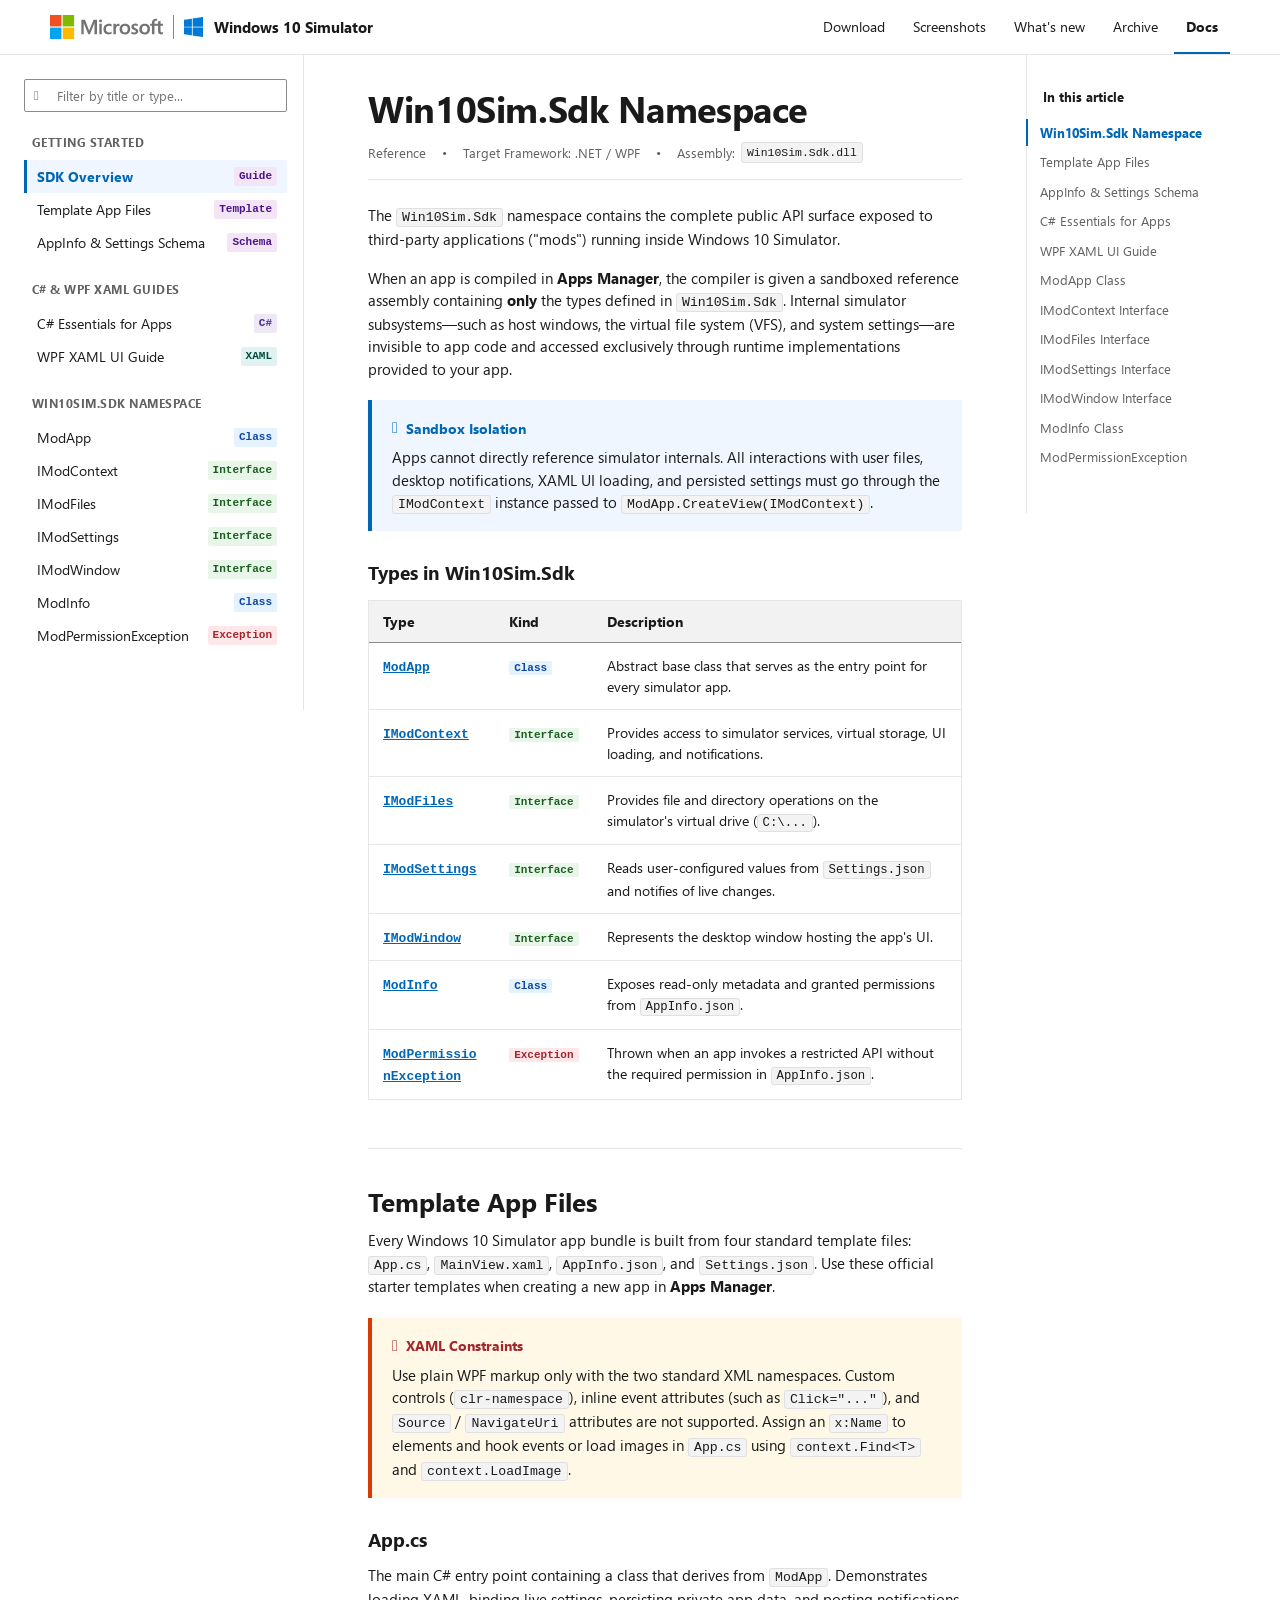
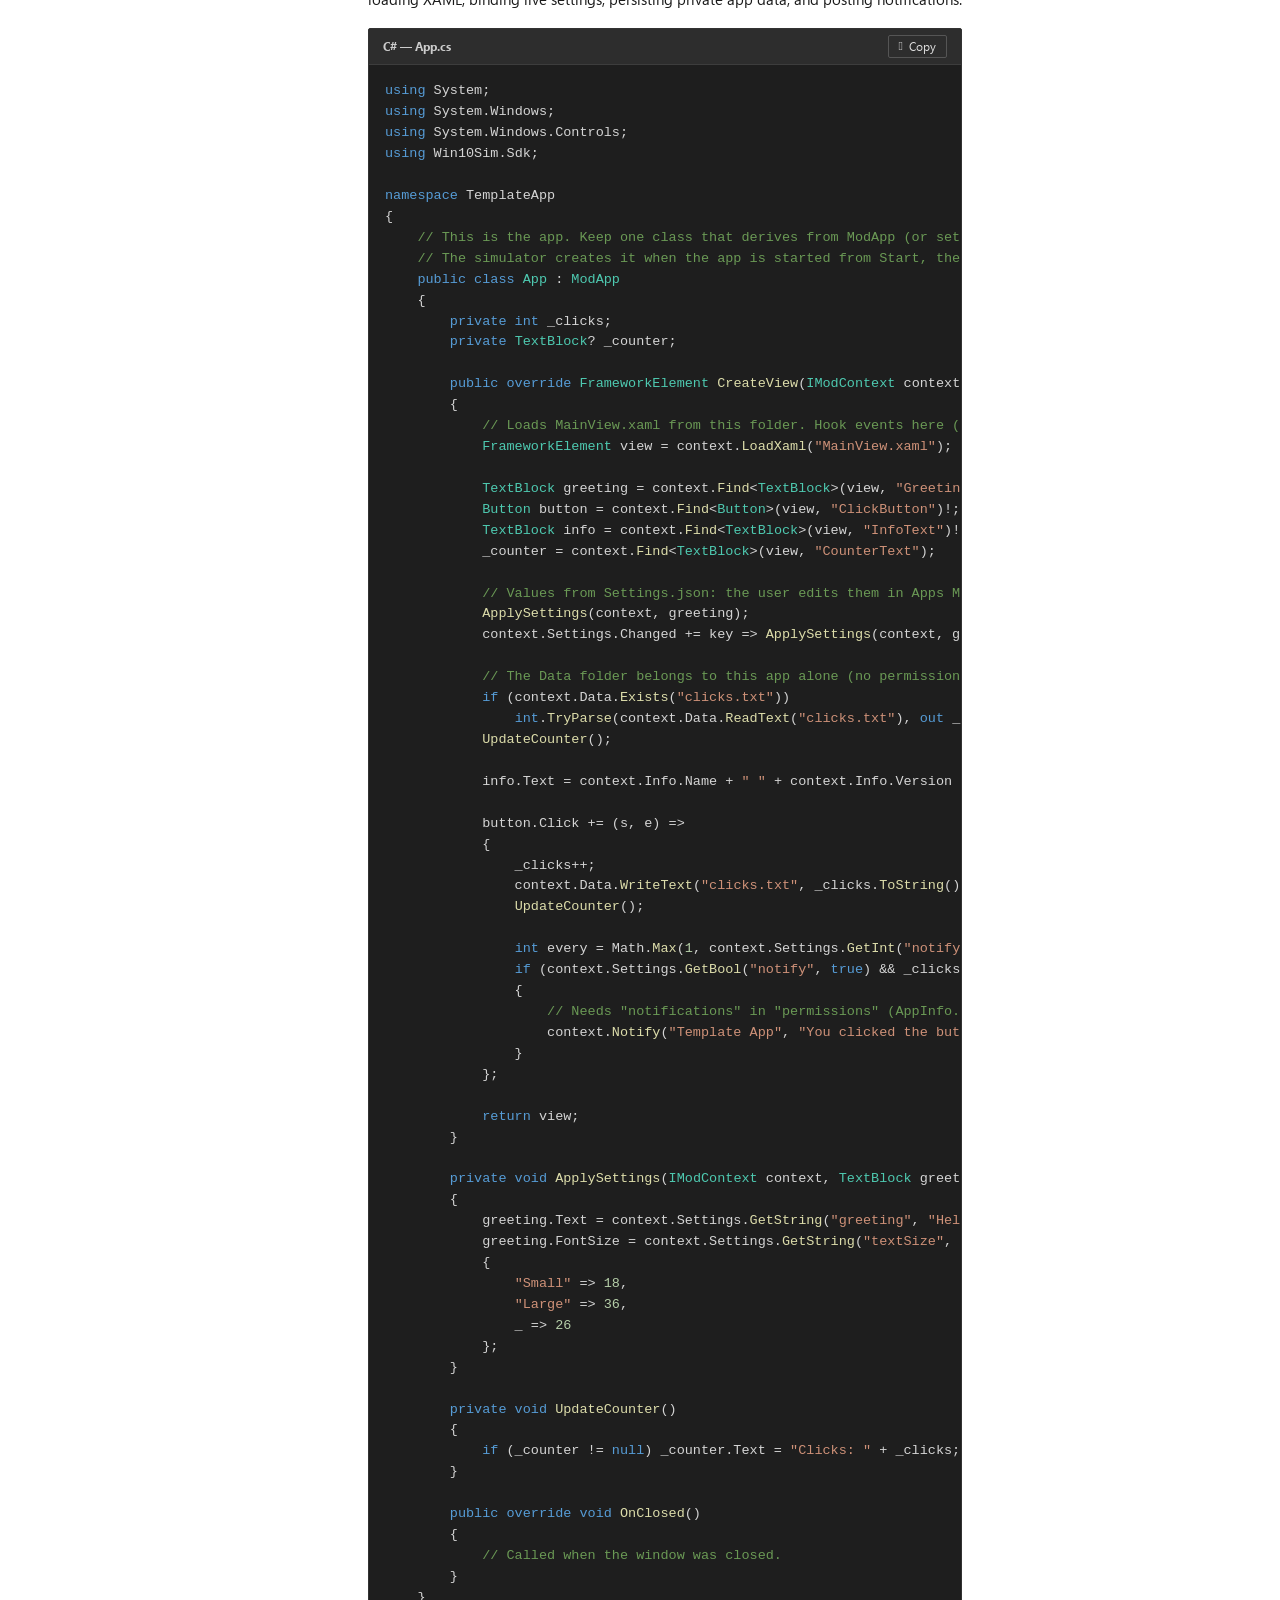
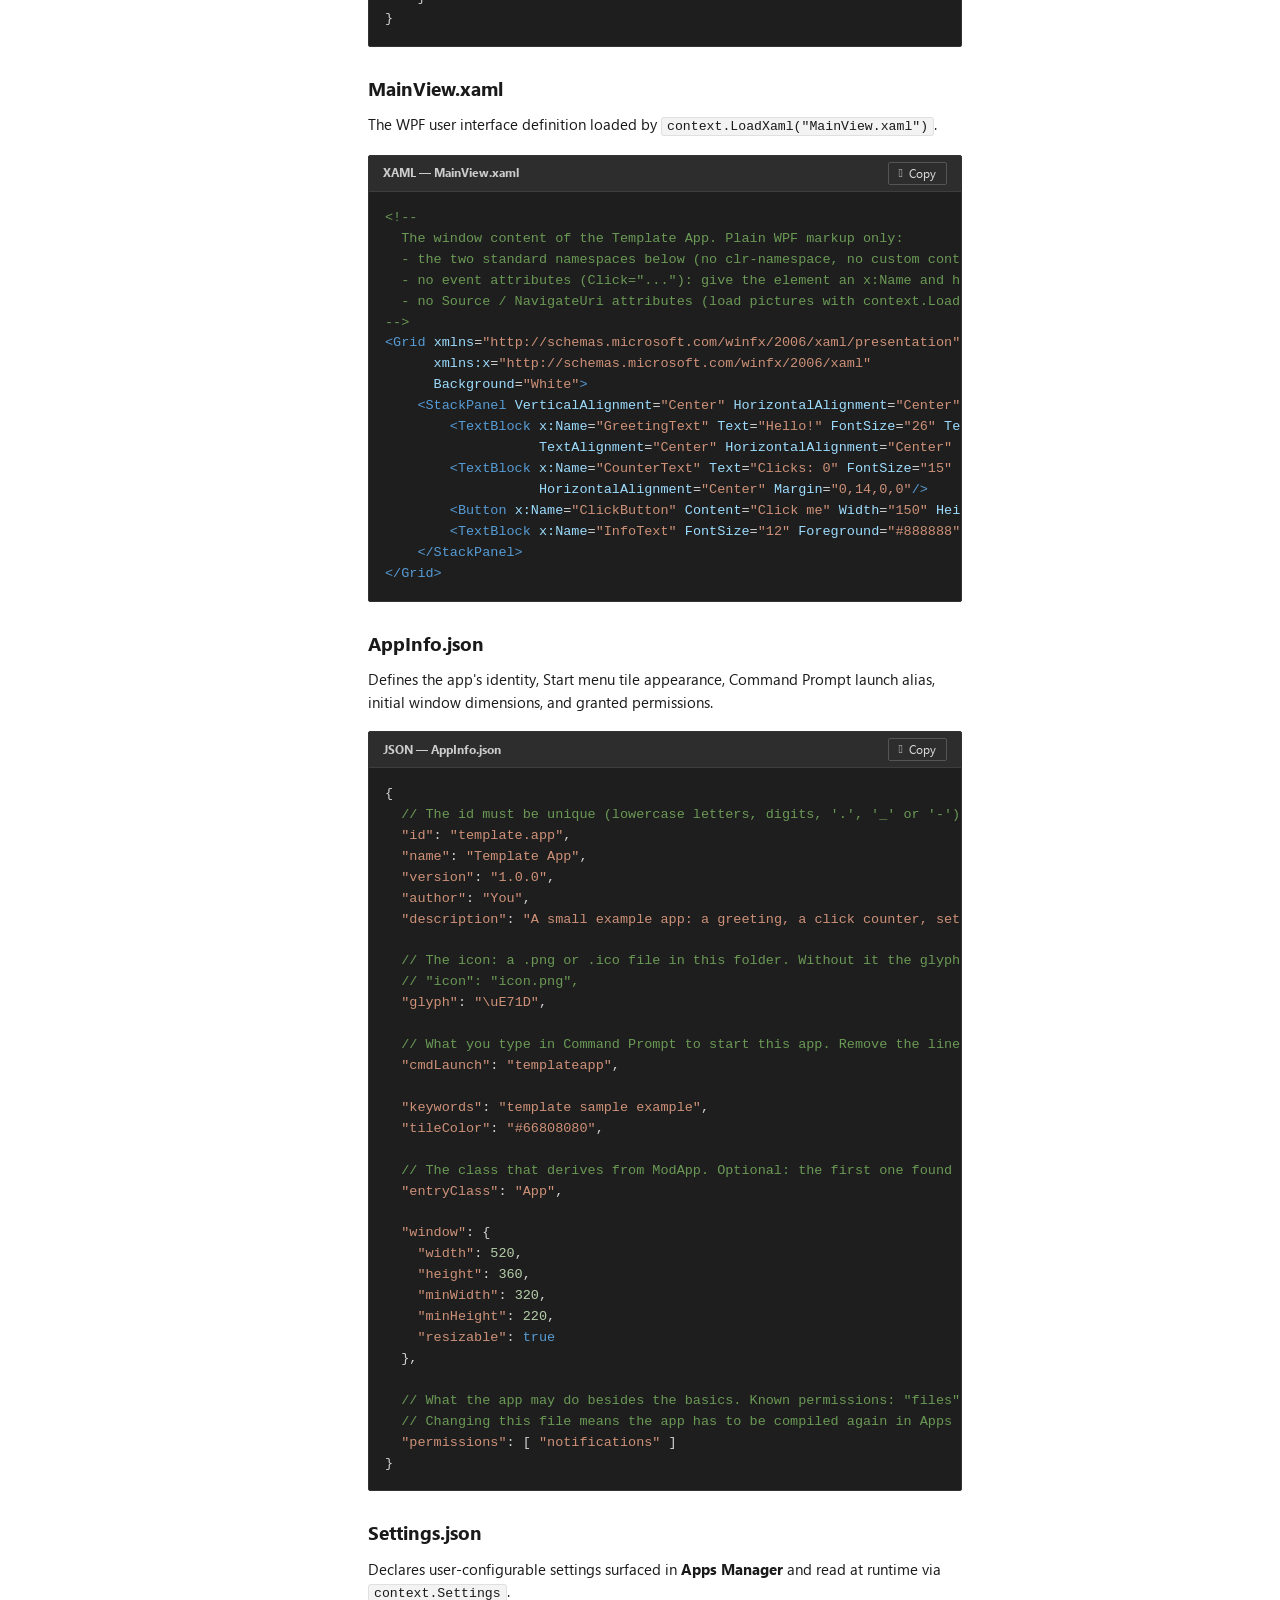
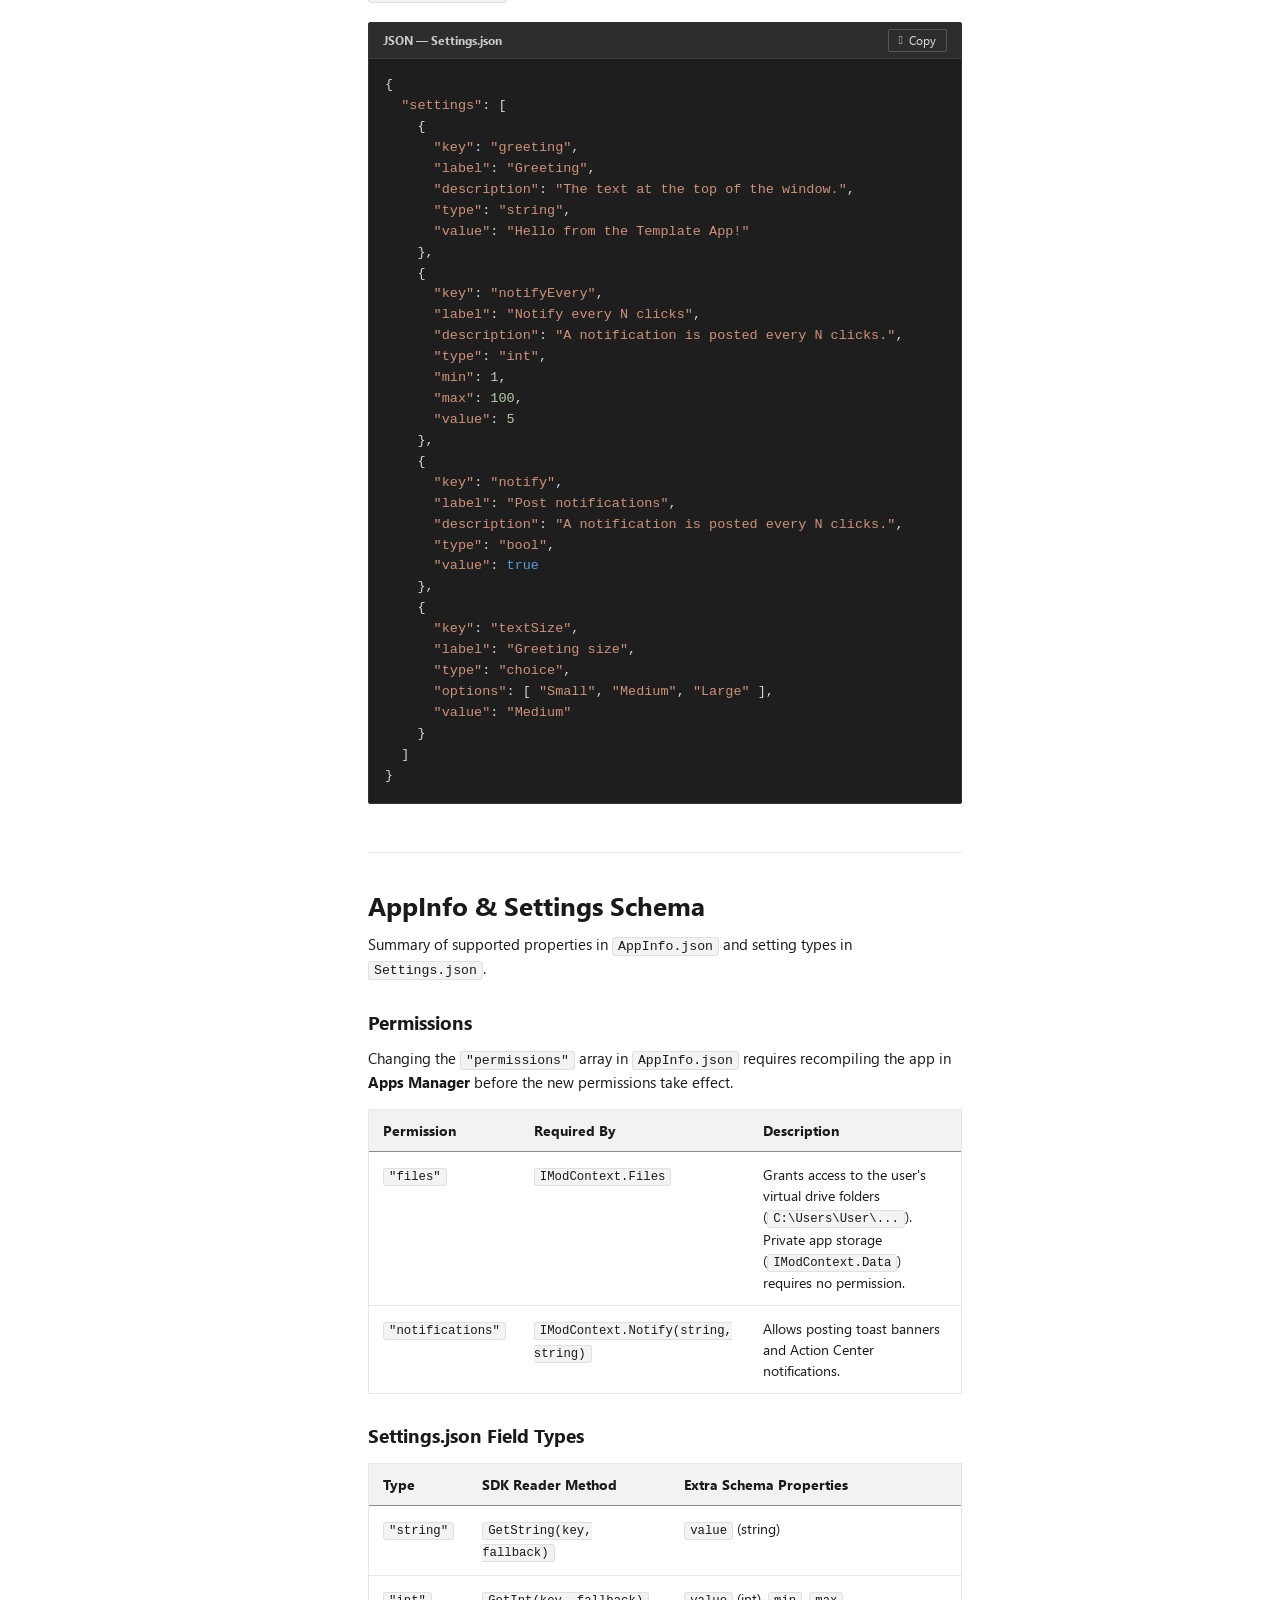
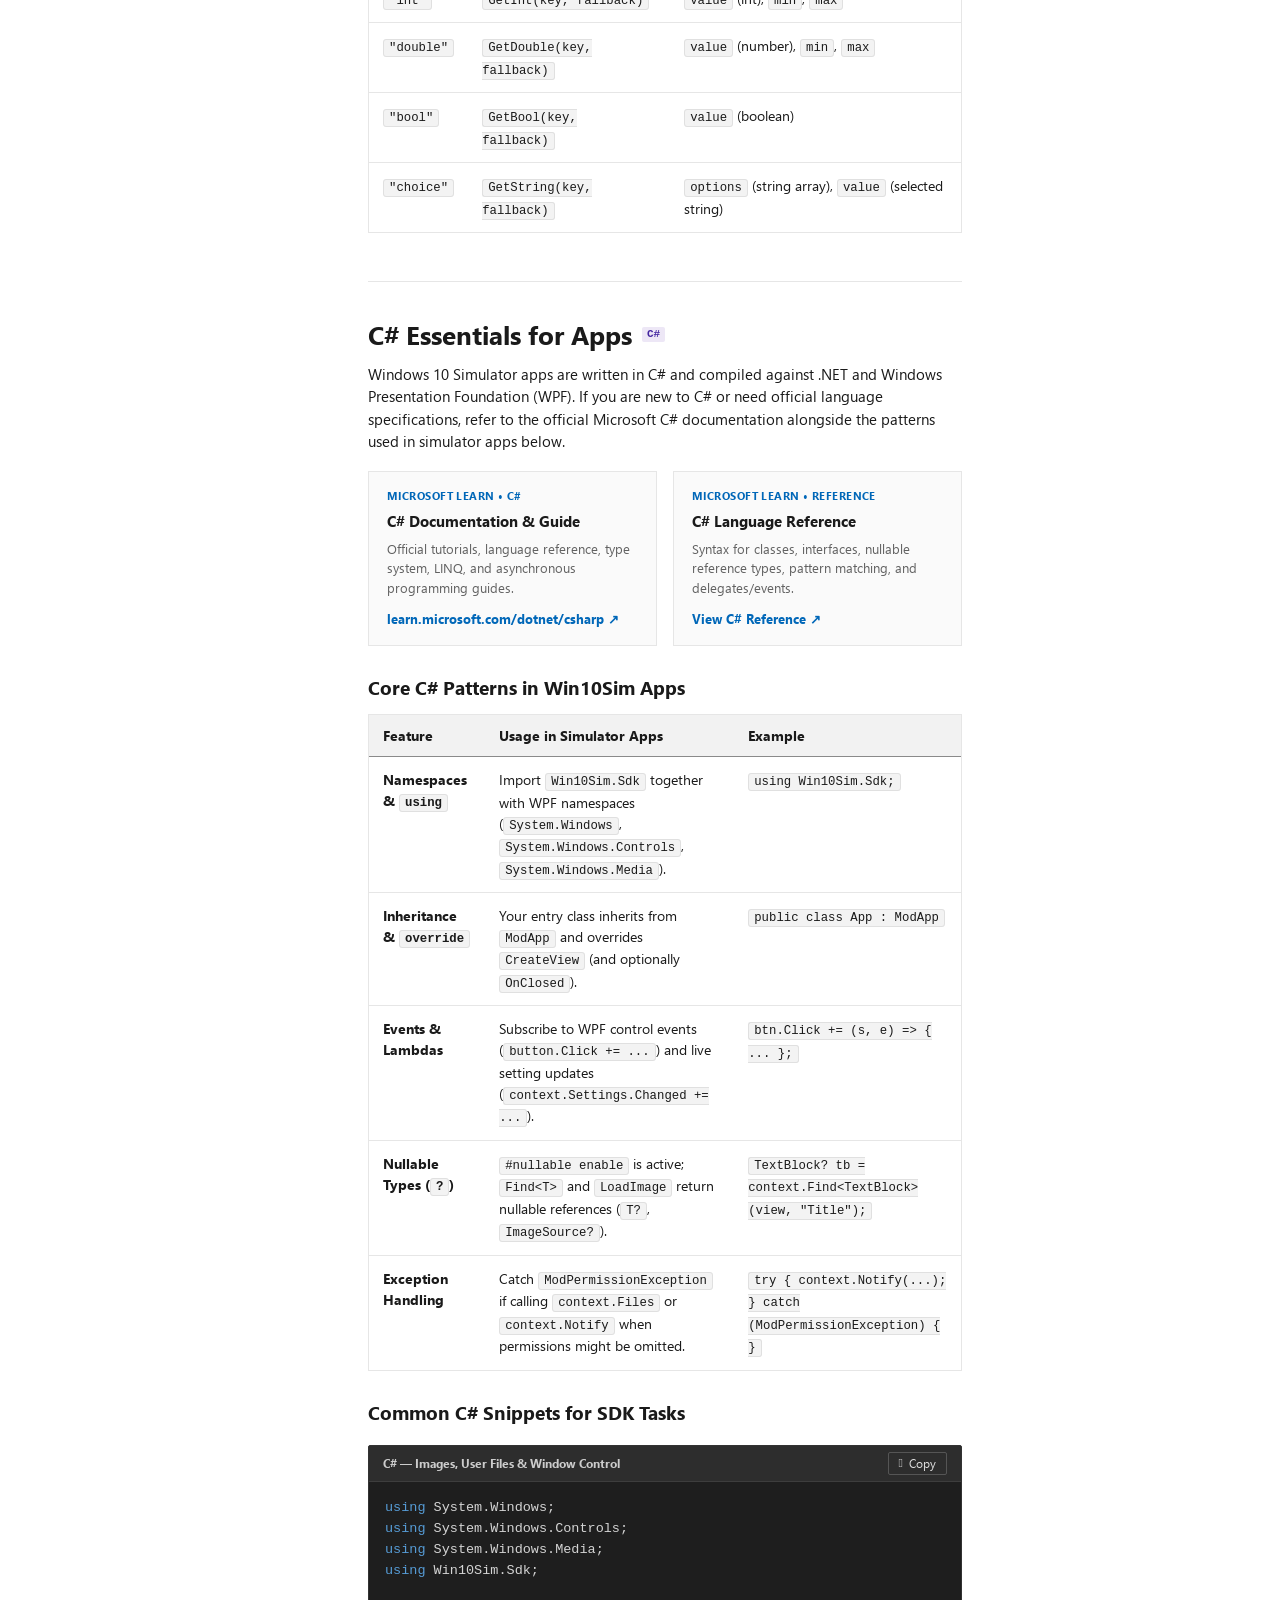
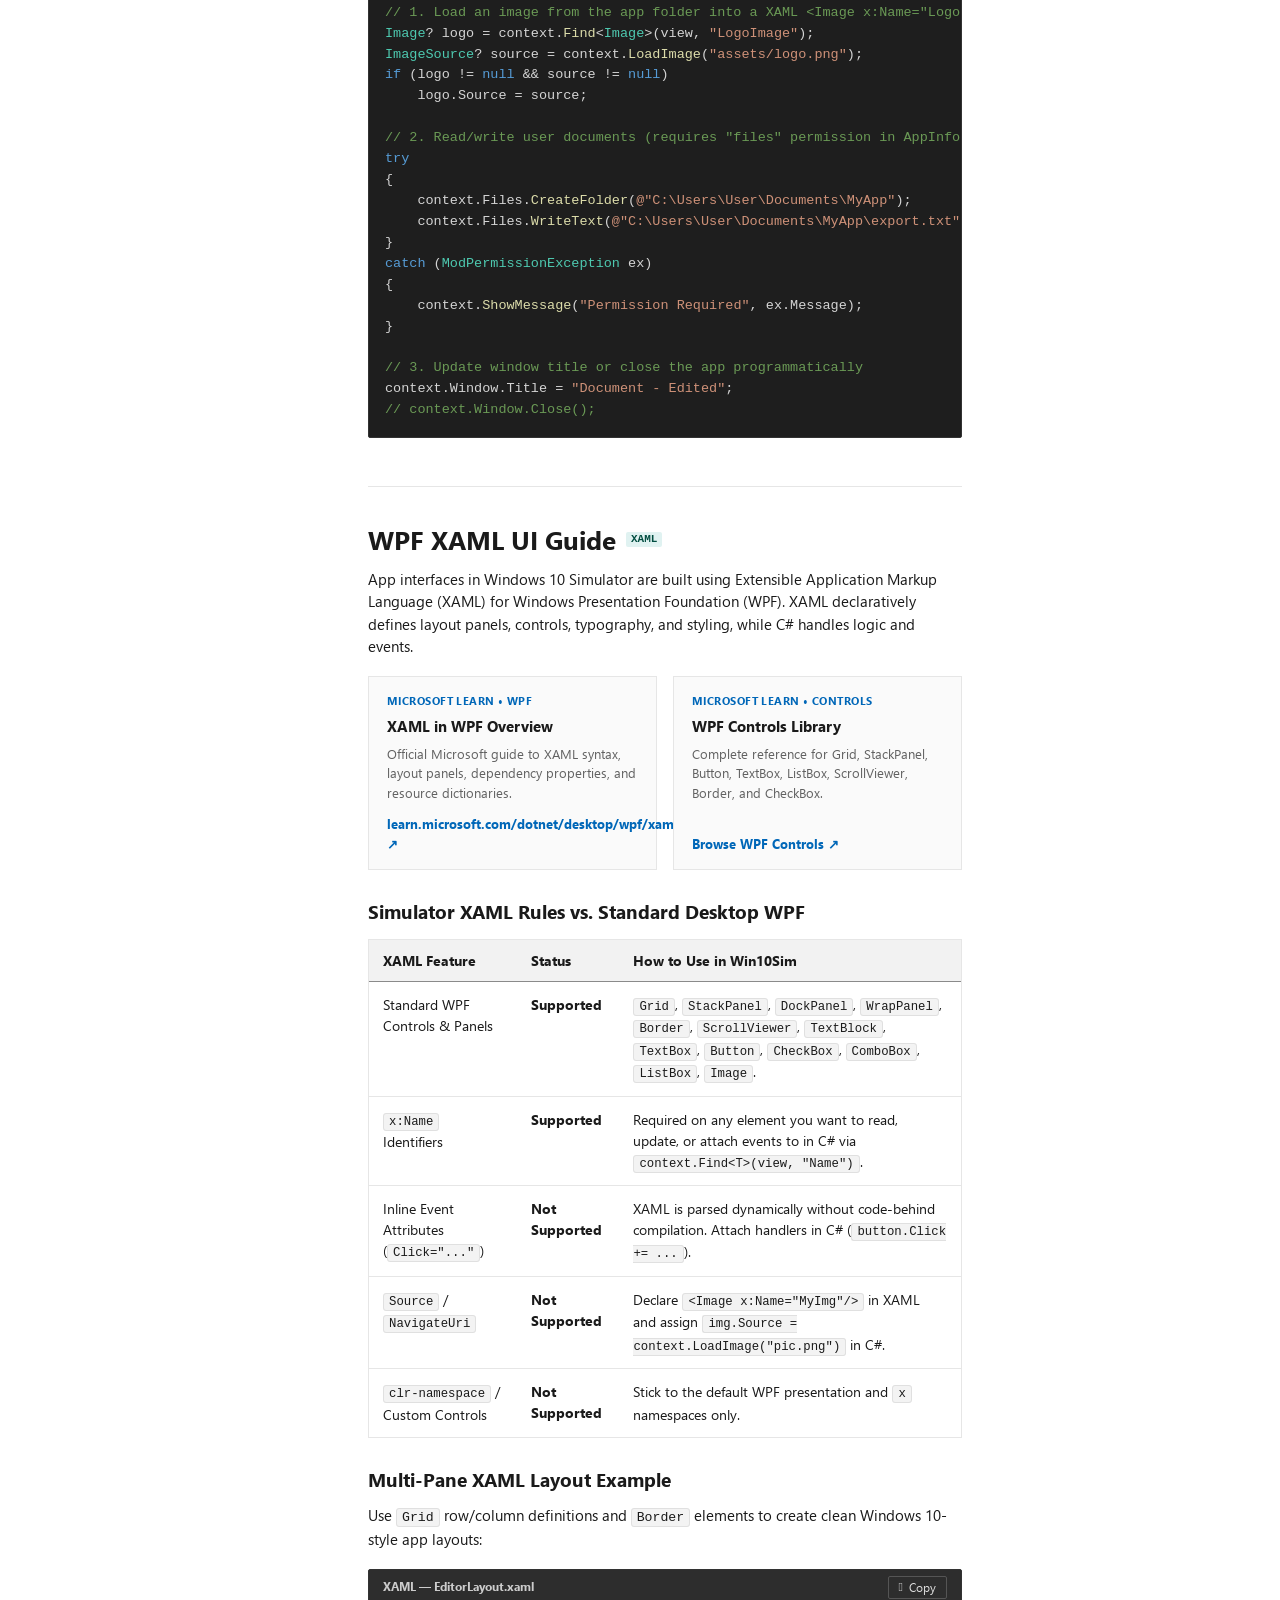
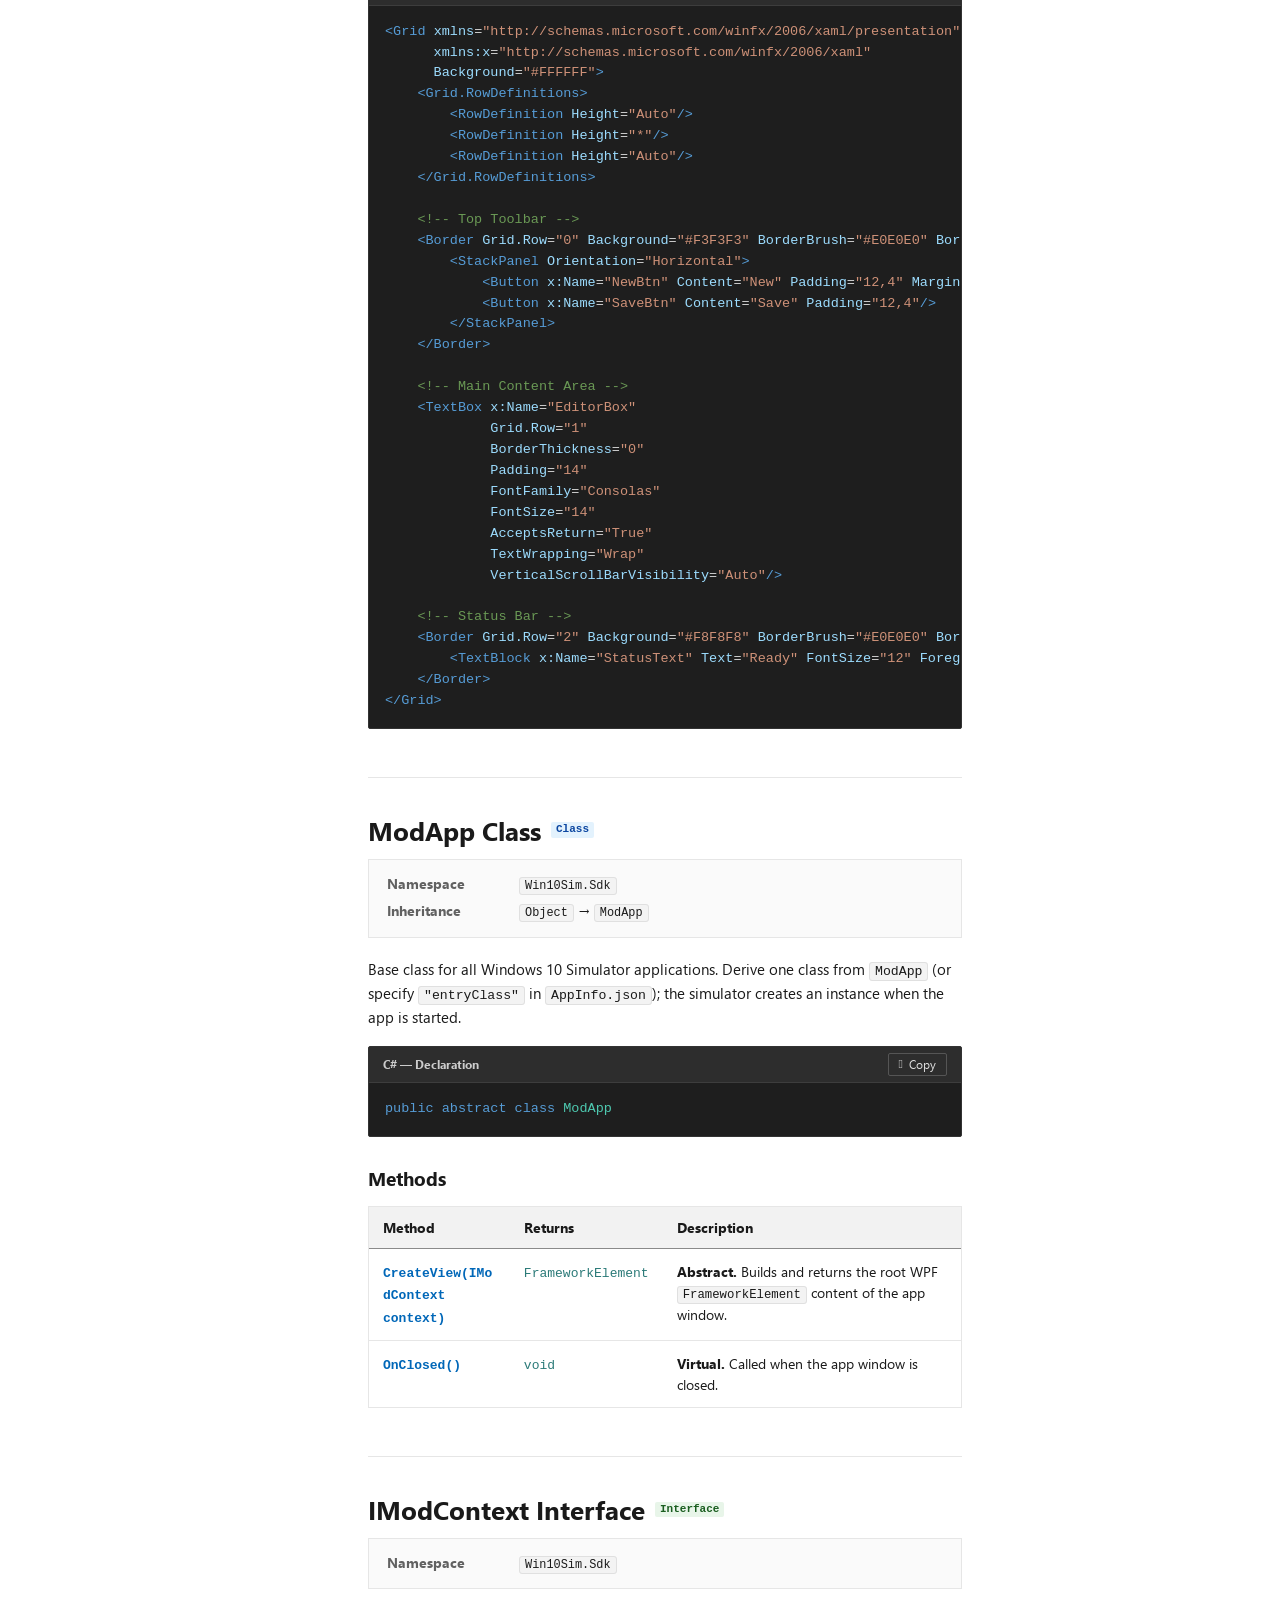
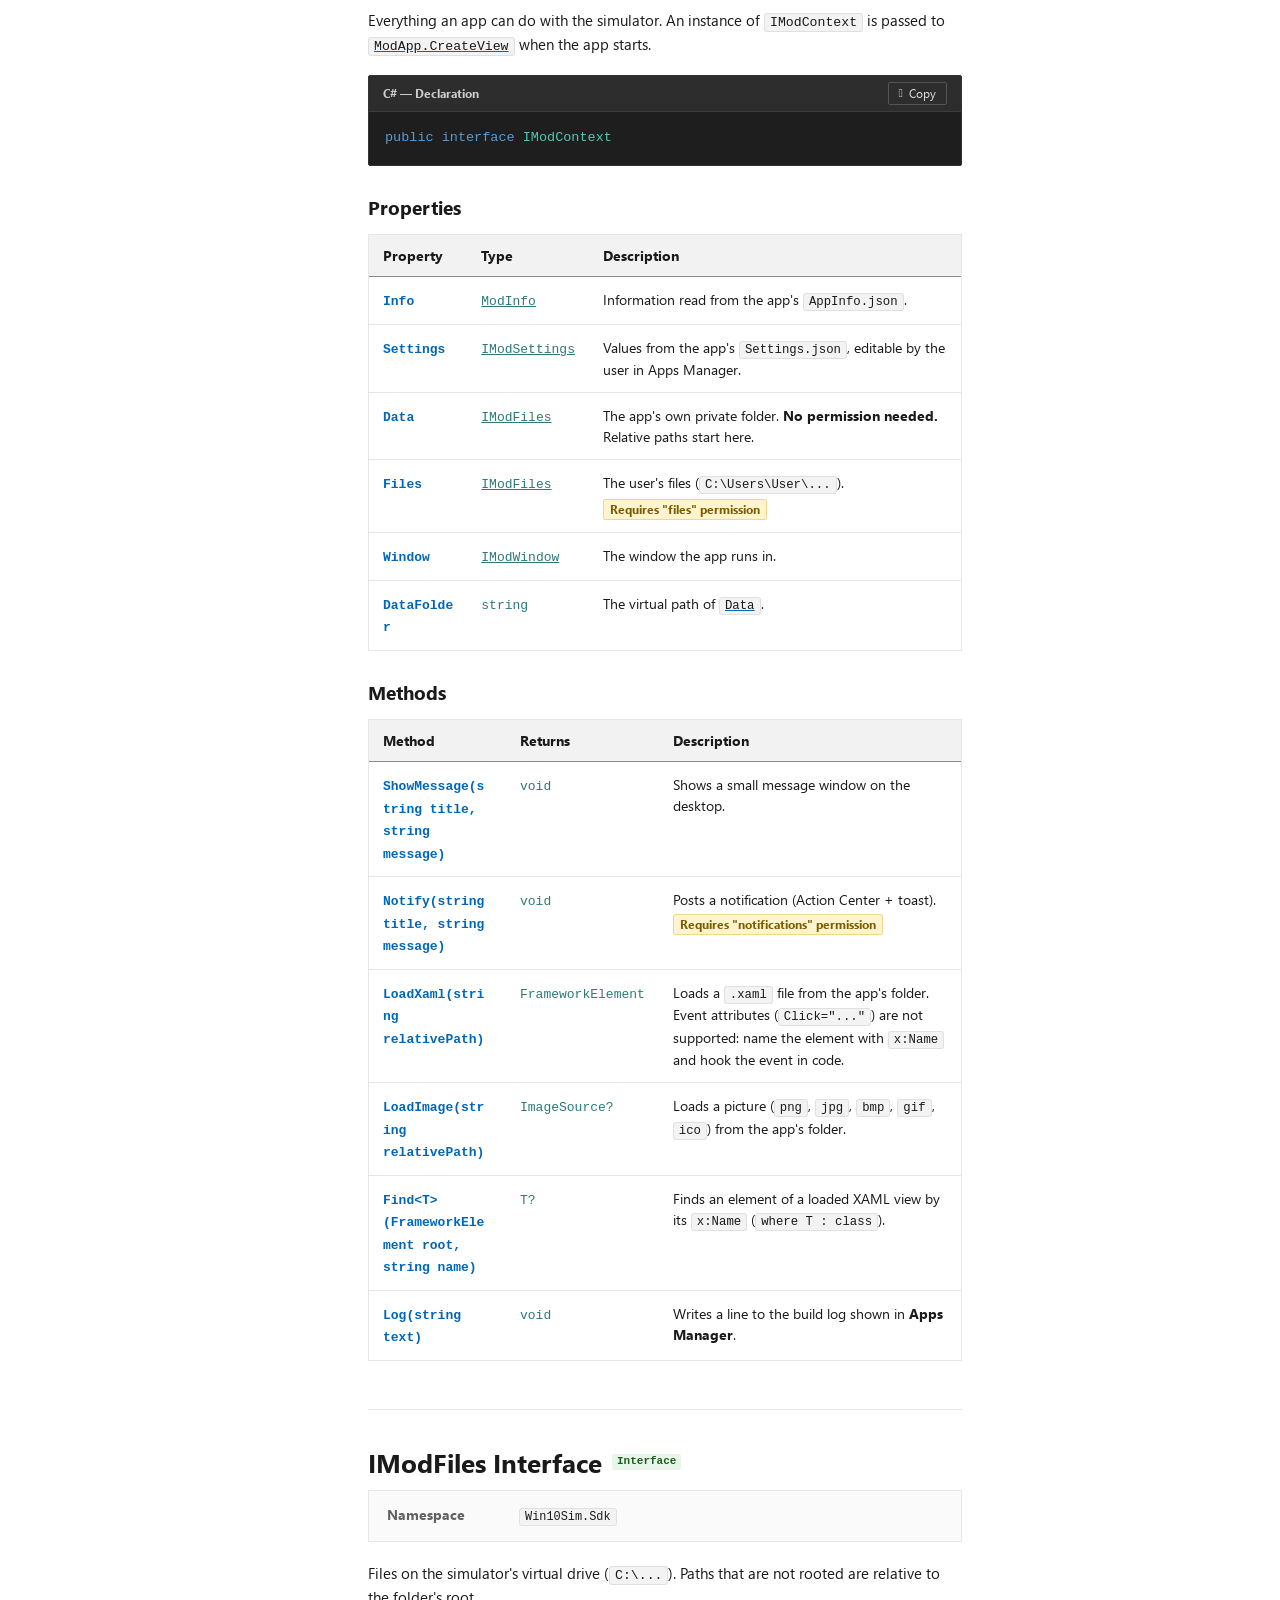
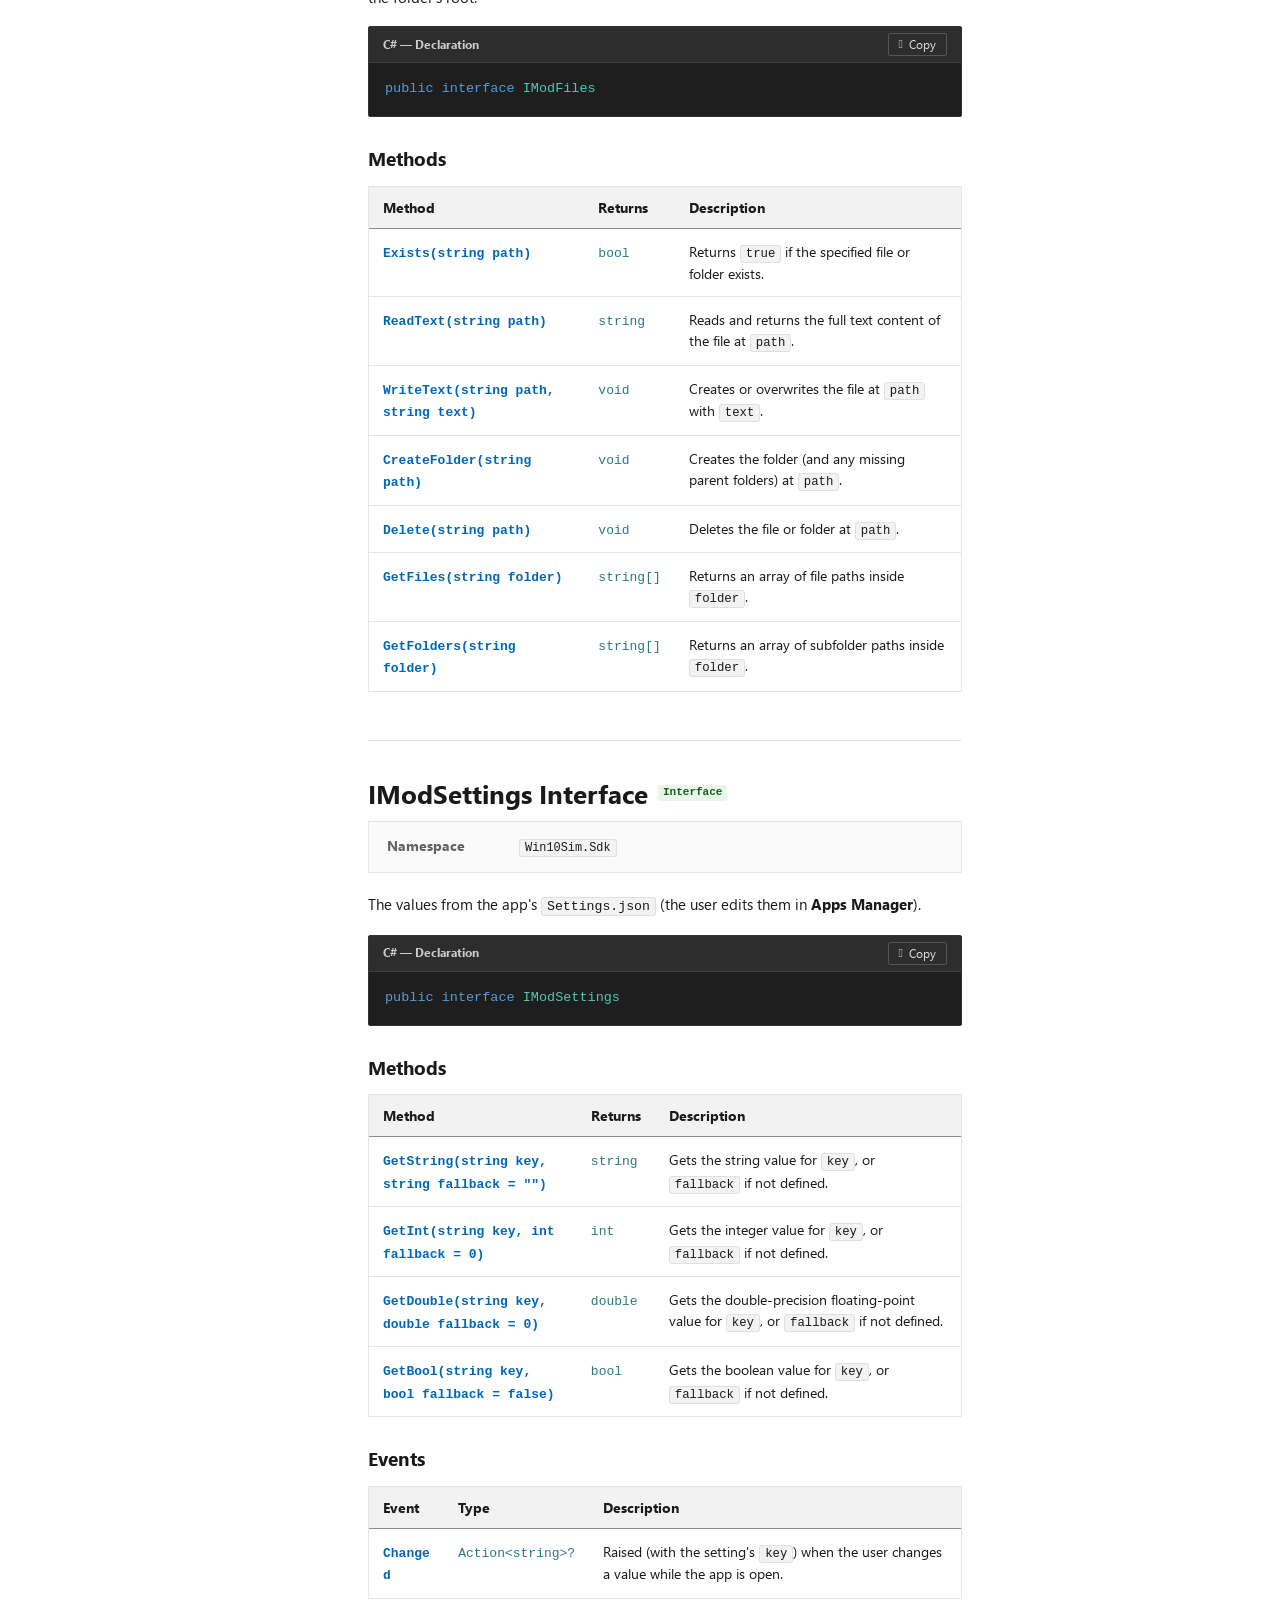
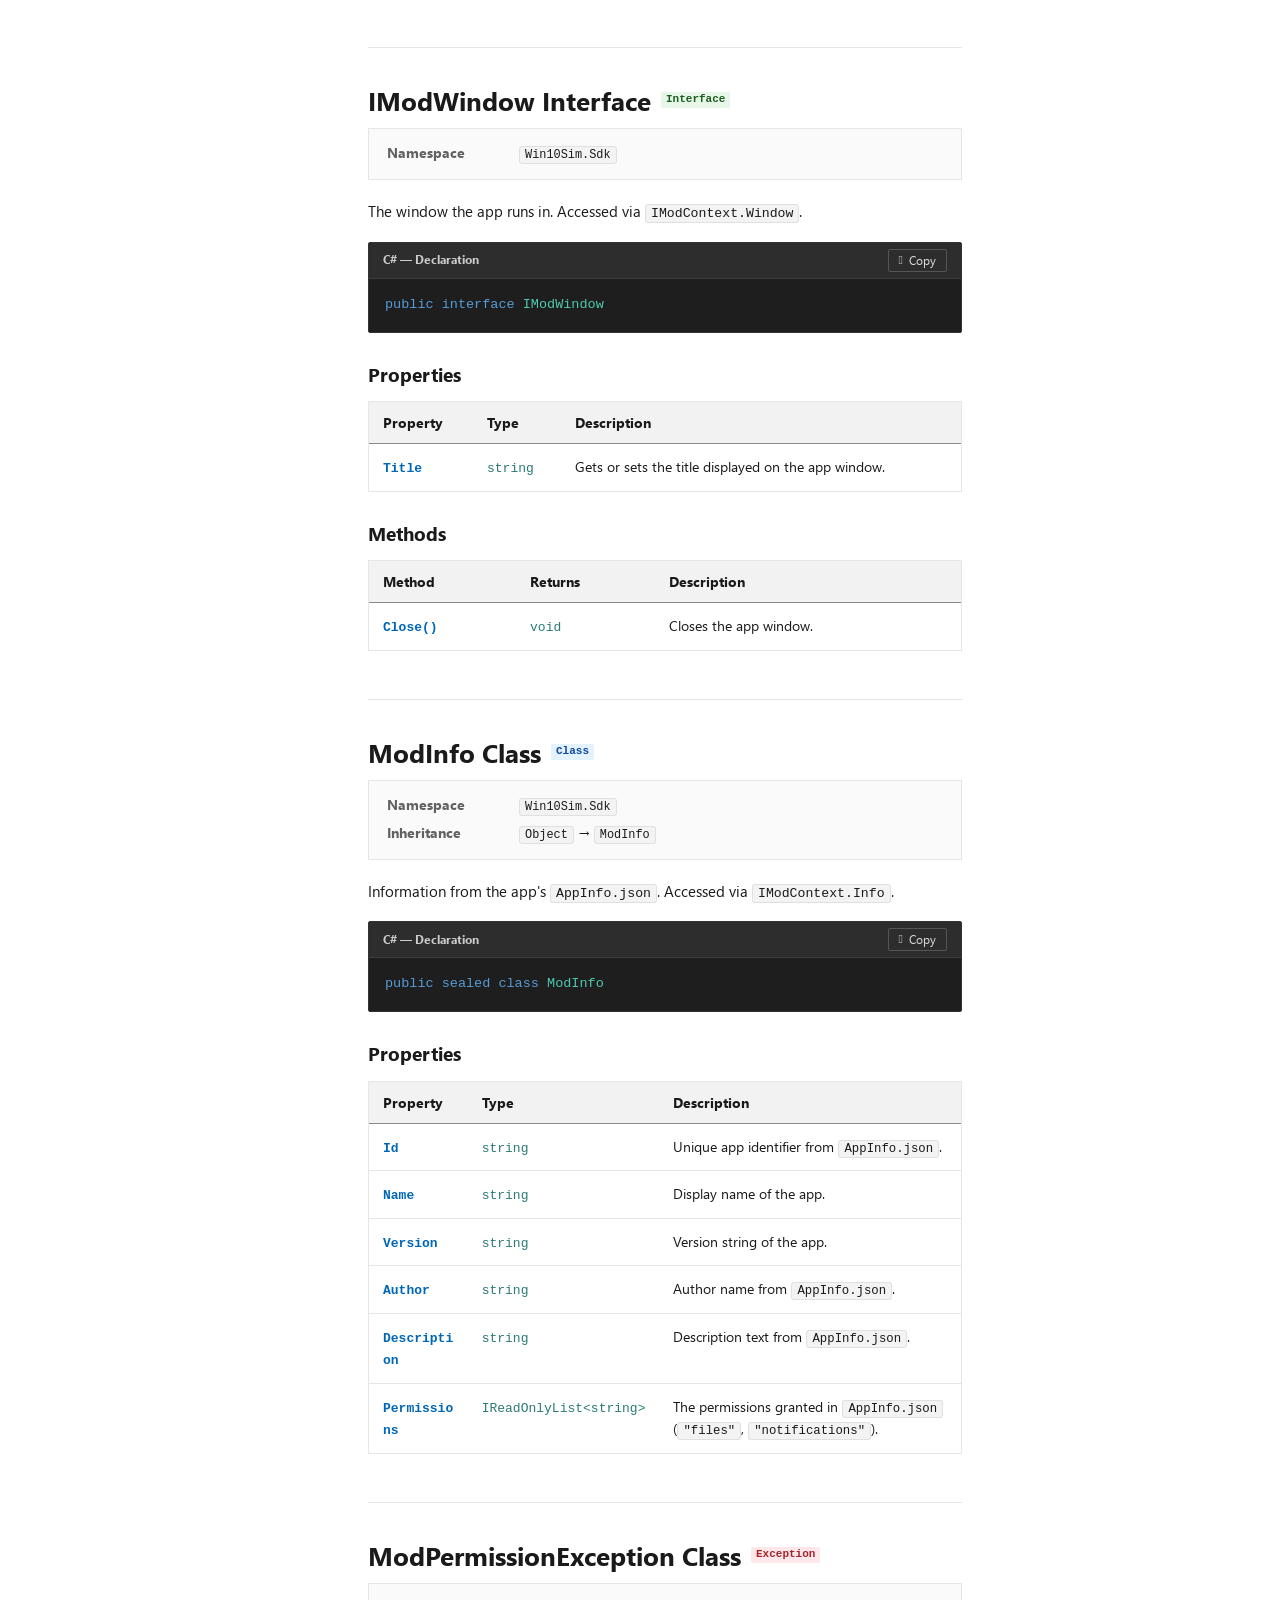
==== commit 351c8c8f: "Fixing code sections in docs" ====
--- a/docs.html
+++ b/docs.html
@@ -424,6 +424,14 @@
             font-size: 13.5px;
             line-height: 1.55;
             color: #d4d4d4;
+        }
+
+        .code-block-wrapper pre code {
+            background: transparent;
+            border: none;
+            padding: 0;
+            color: inherit;
+            font-size: inherit;
         }
 
         /* Syntax Highlighting Tokens */
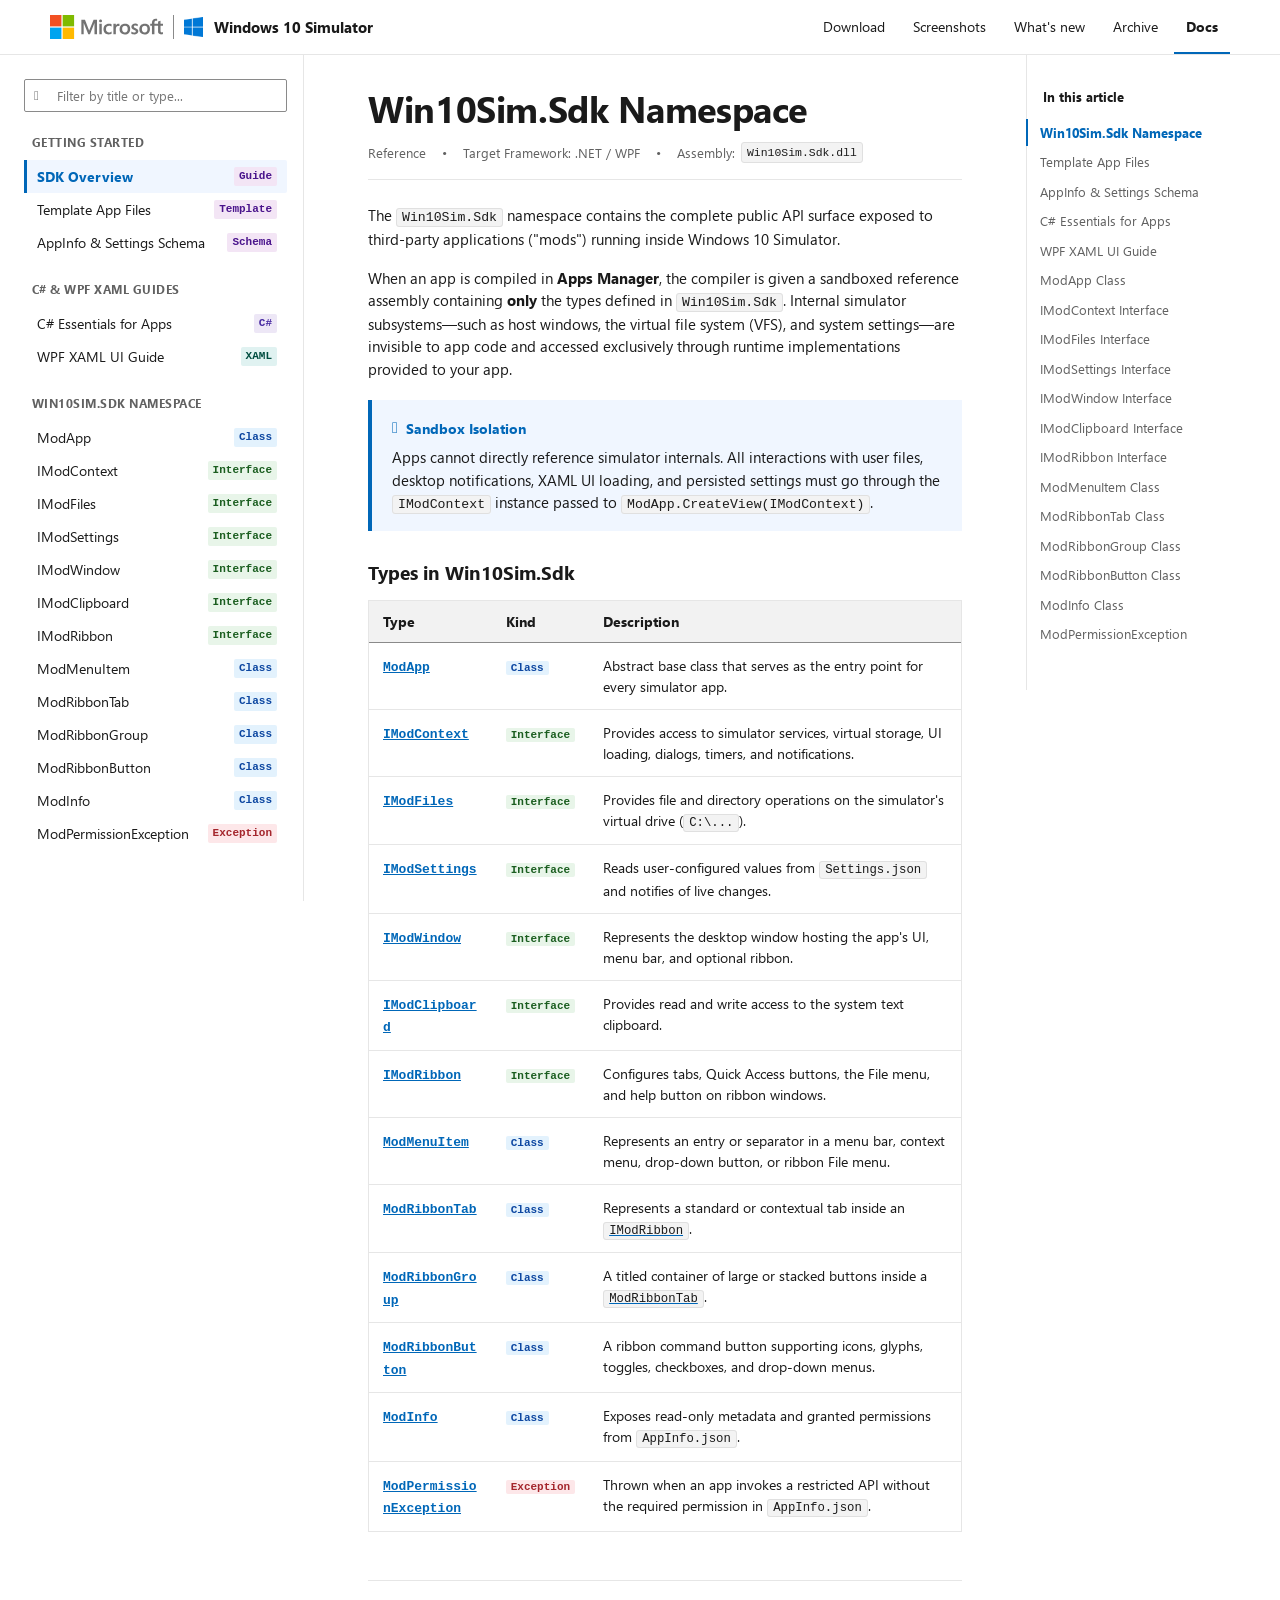
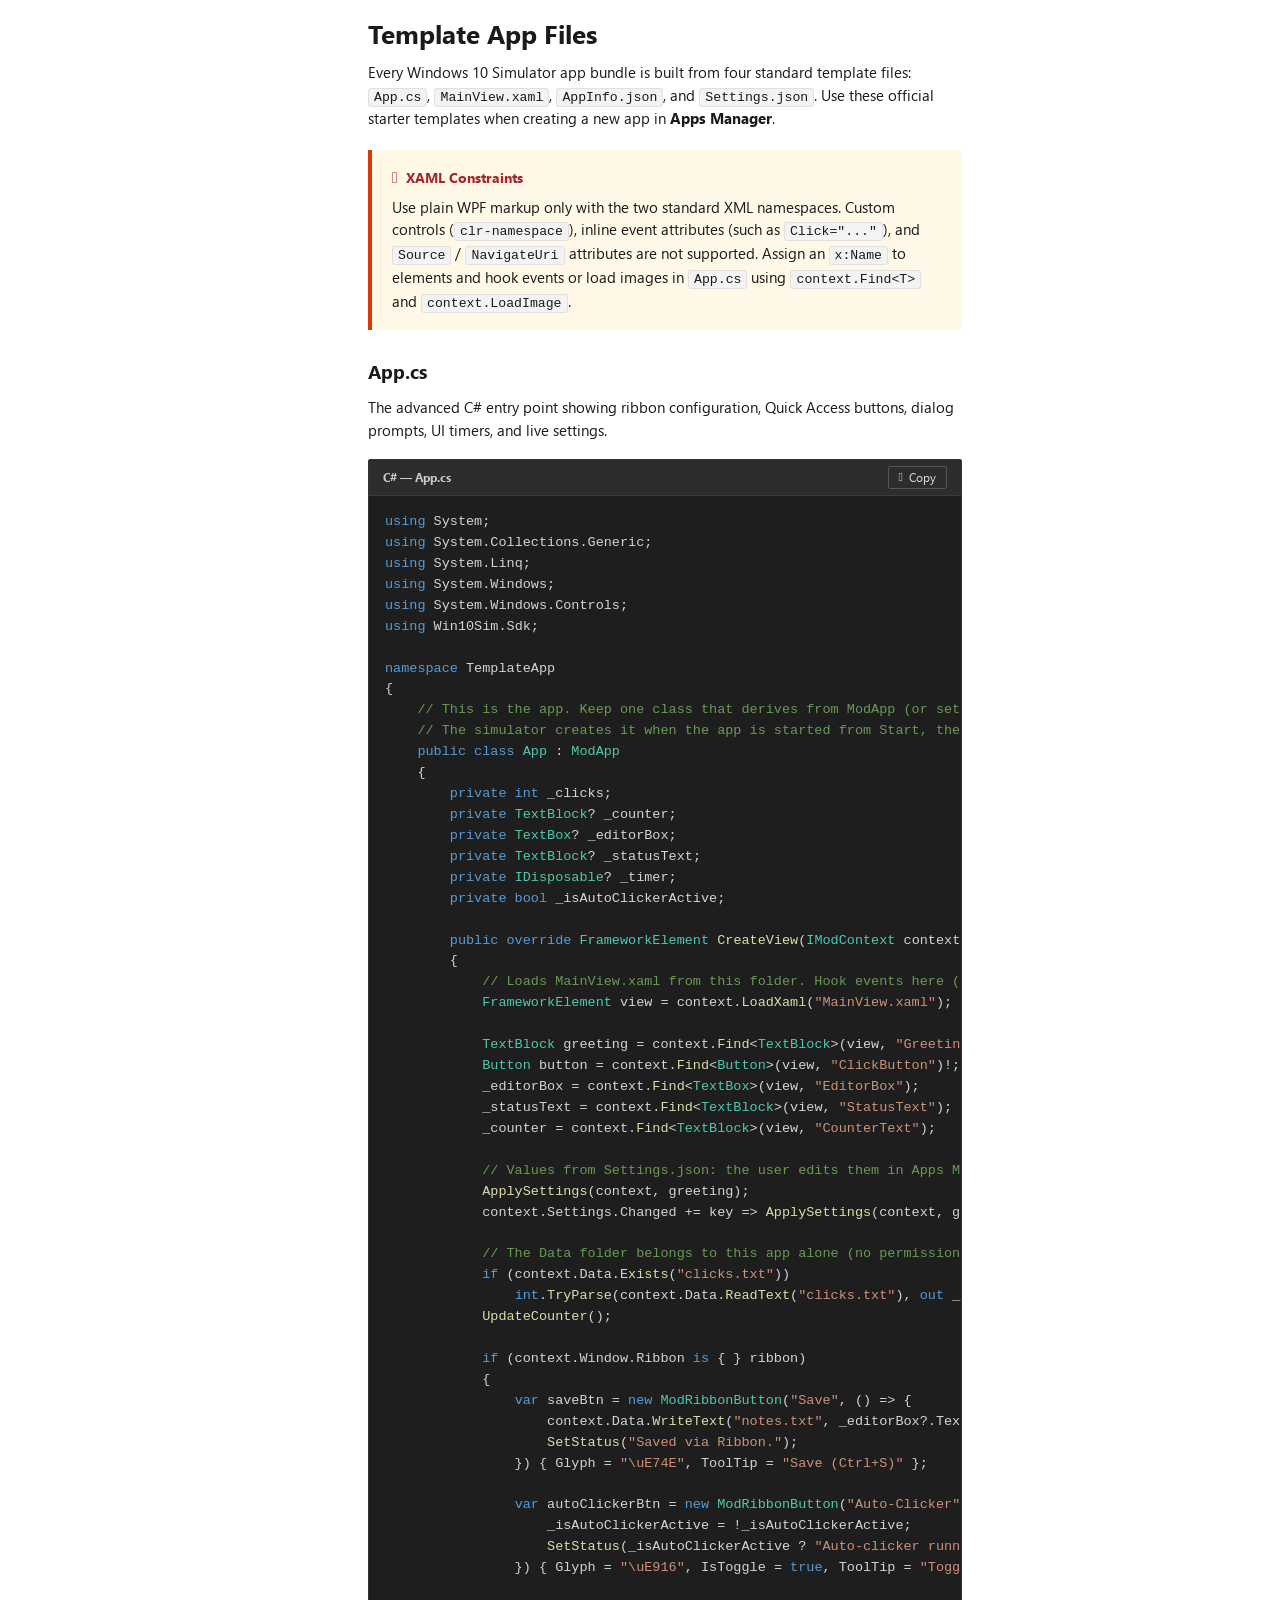
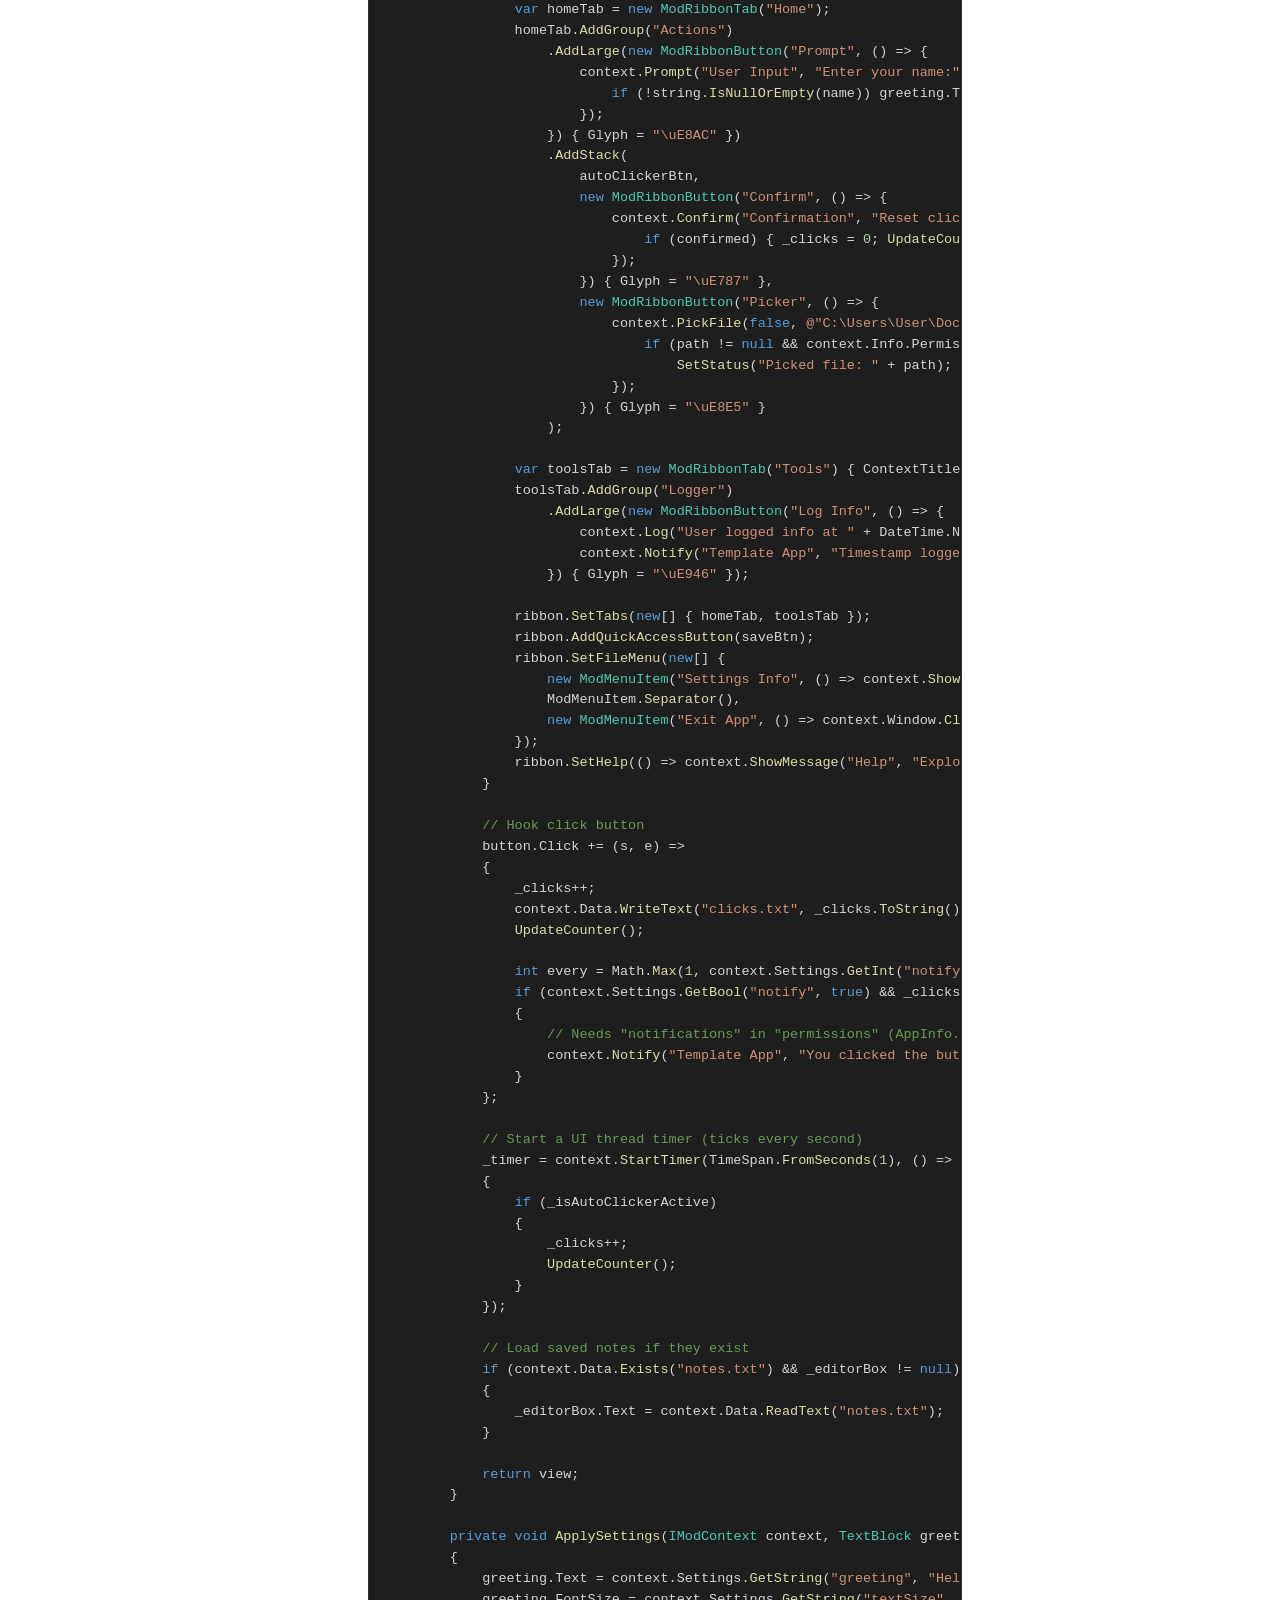
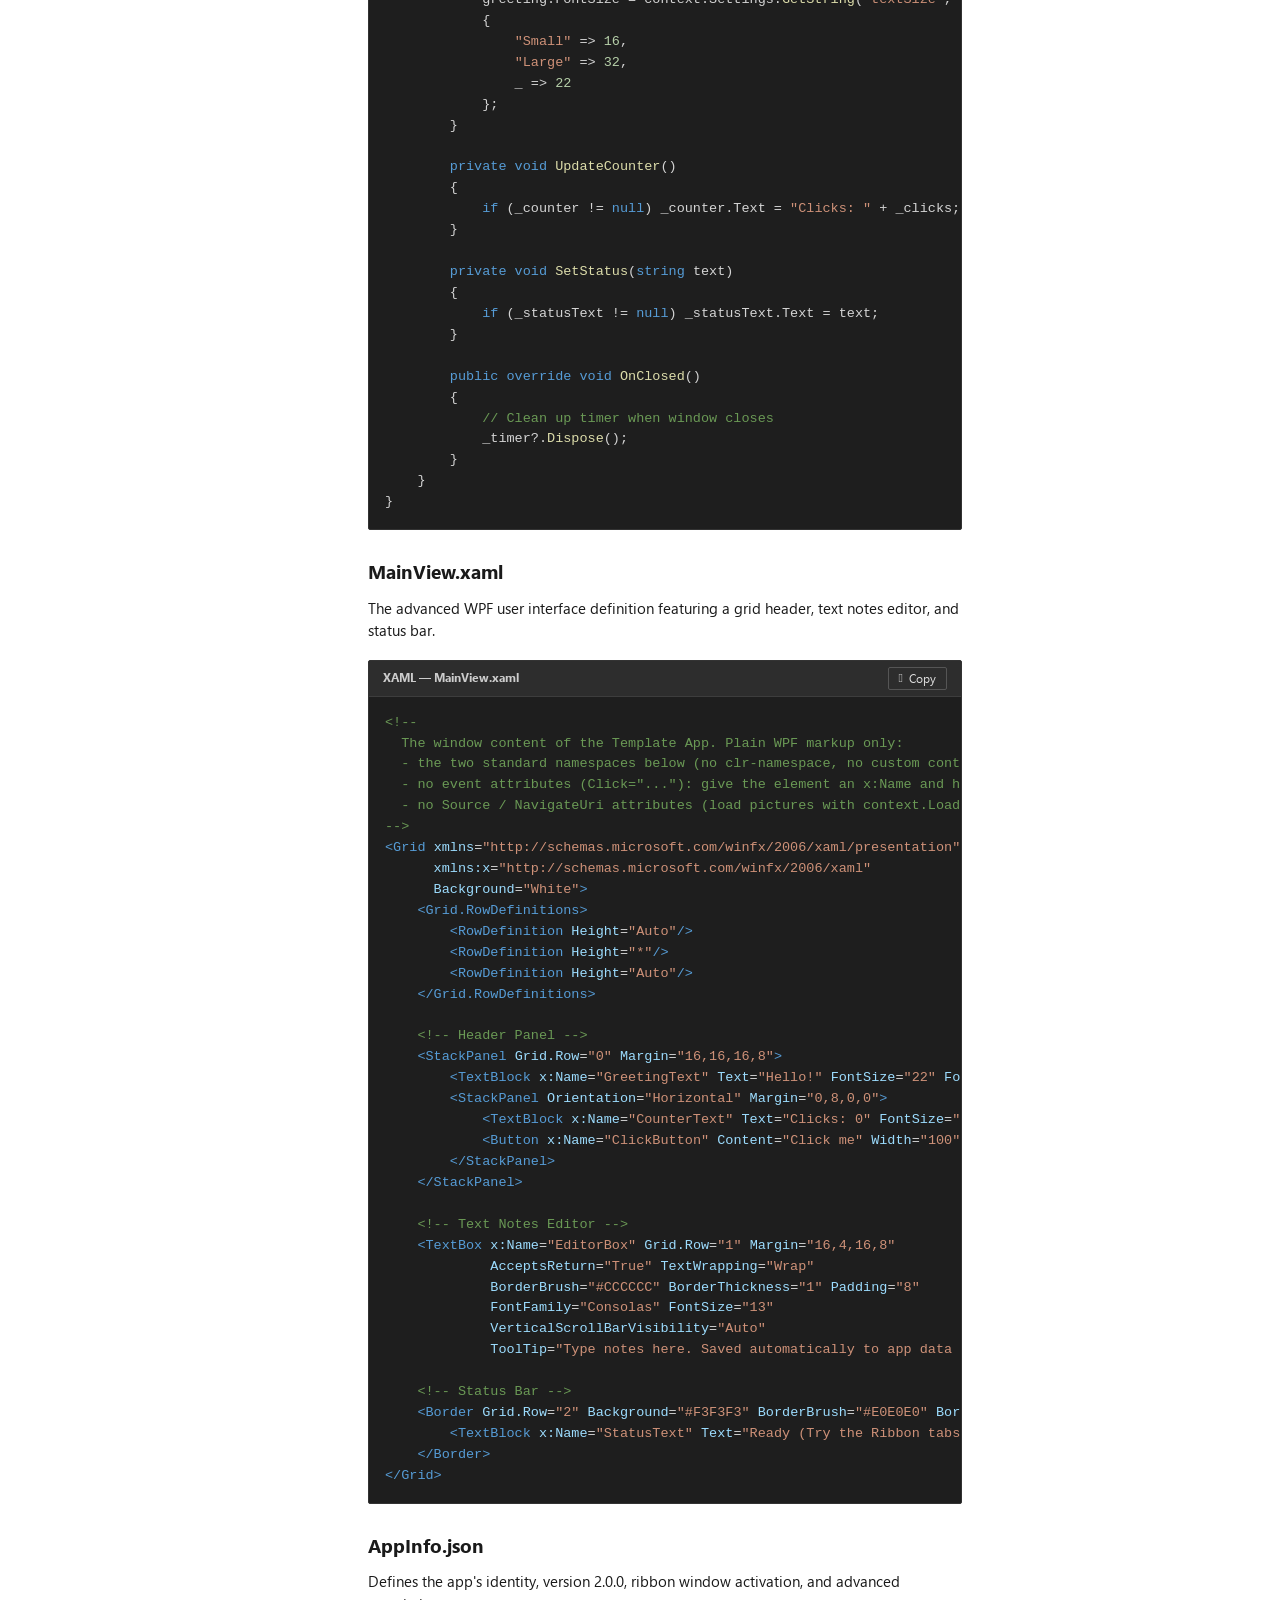
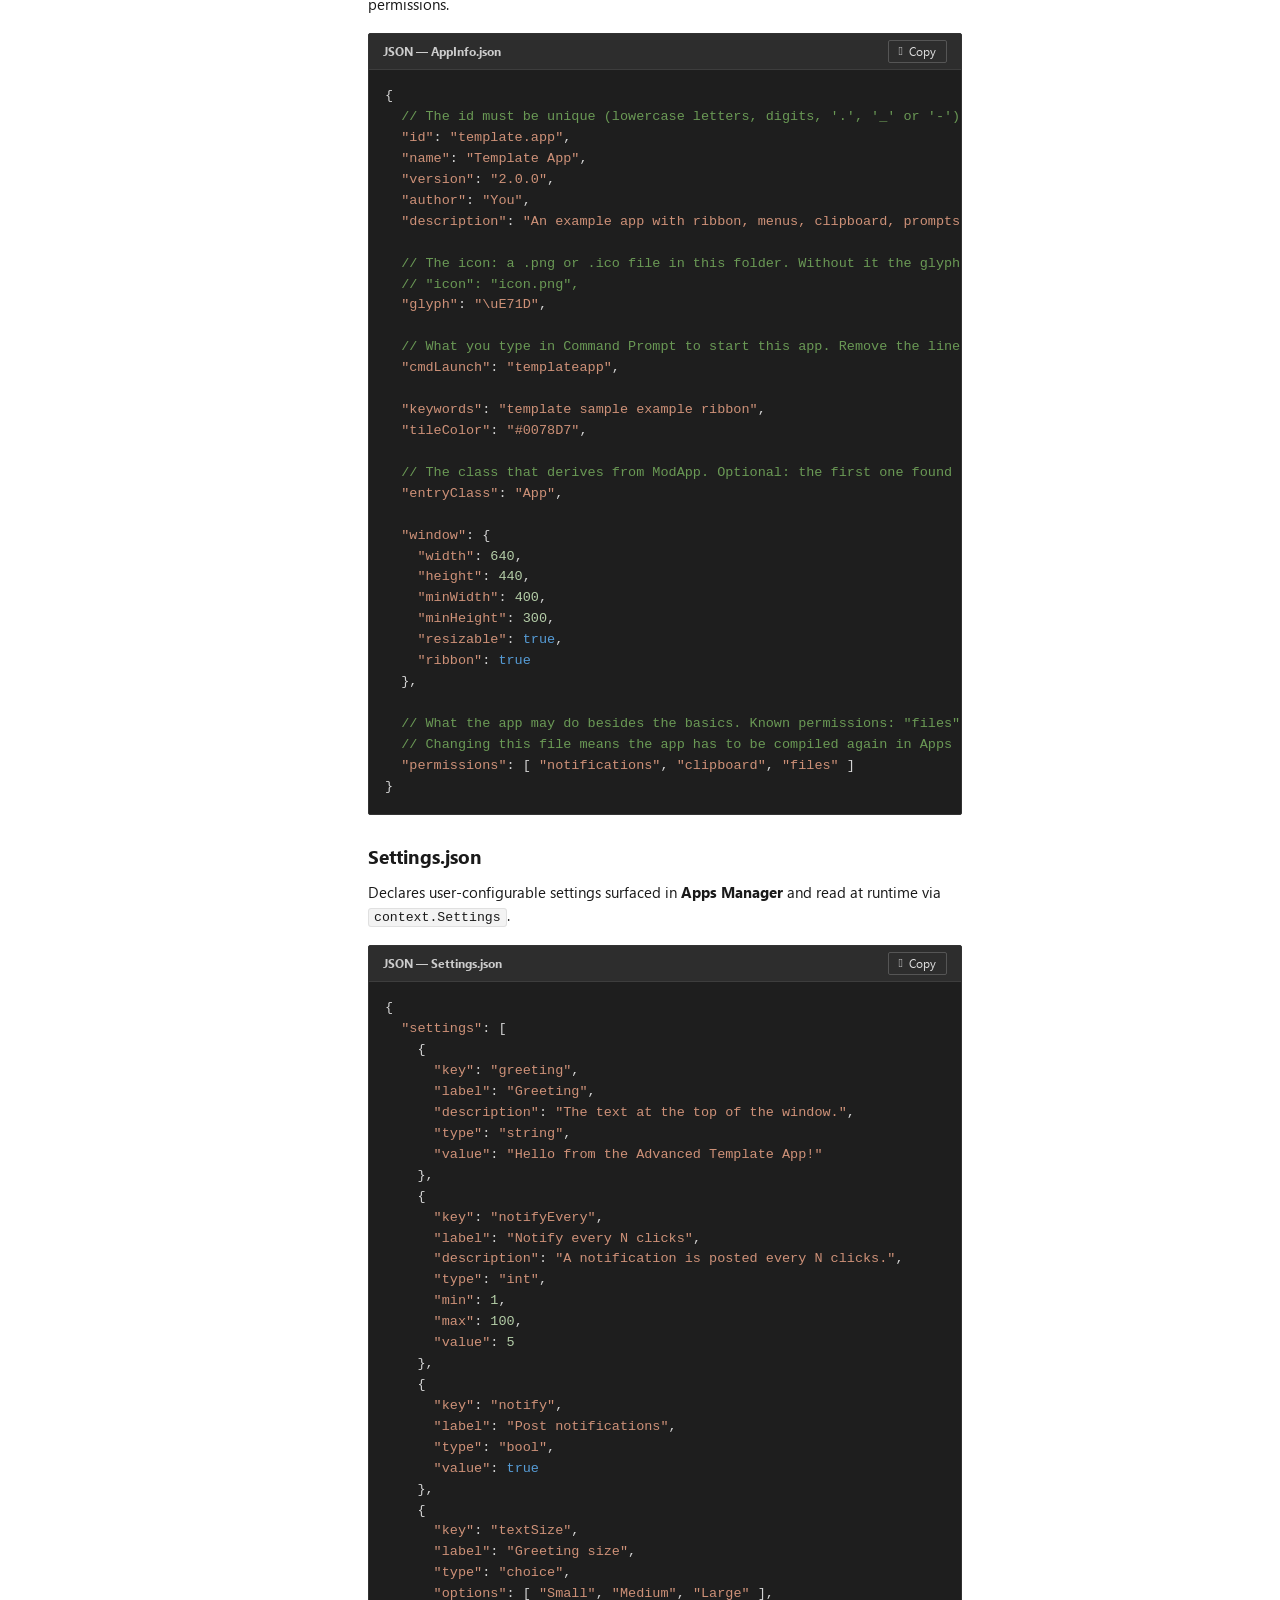
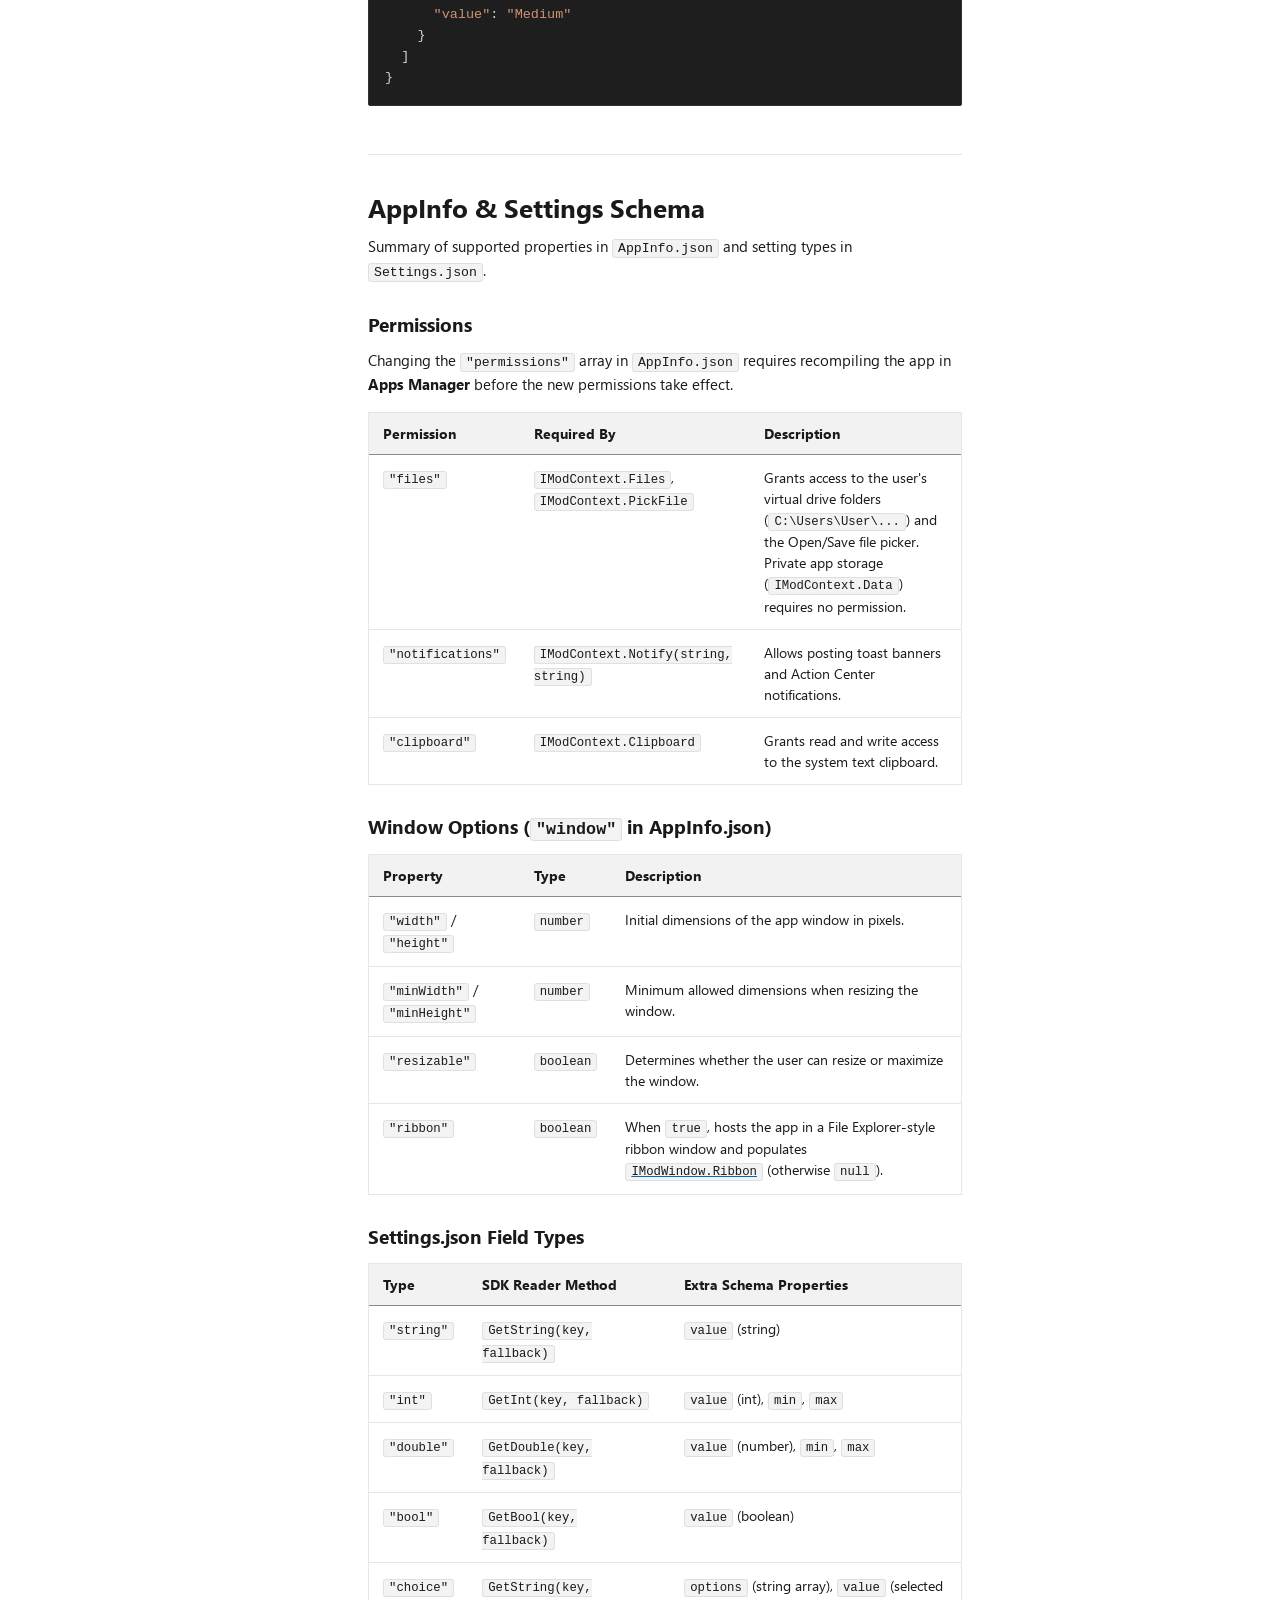
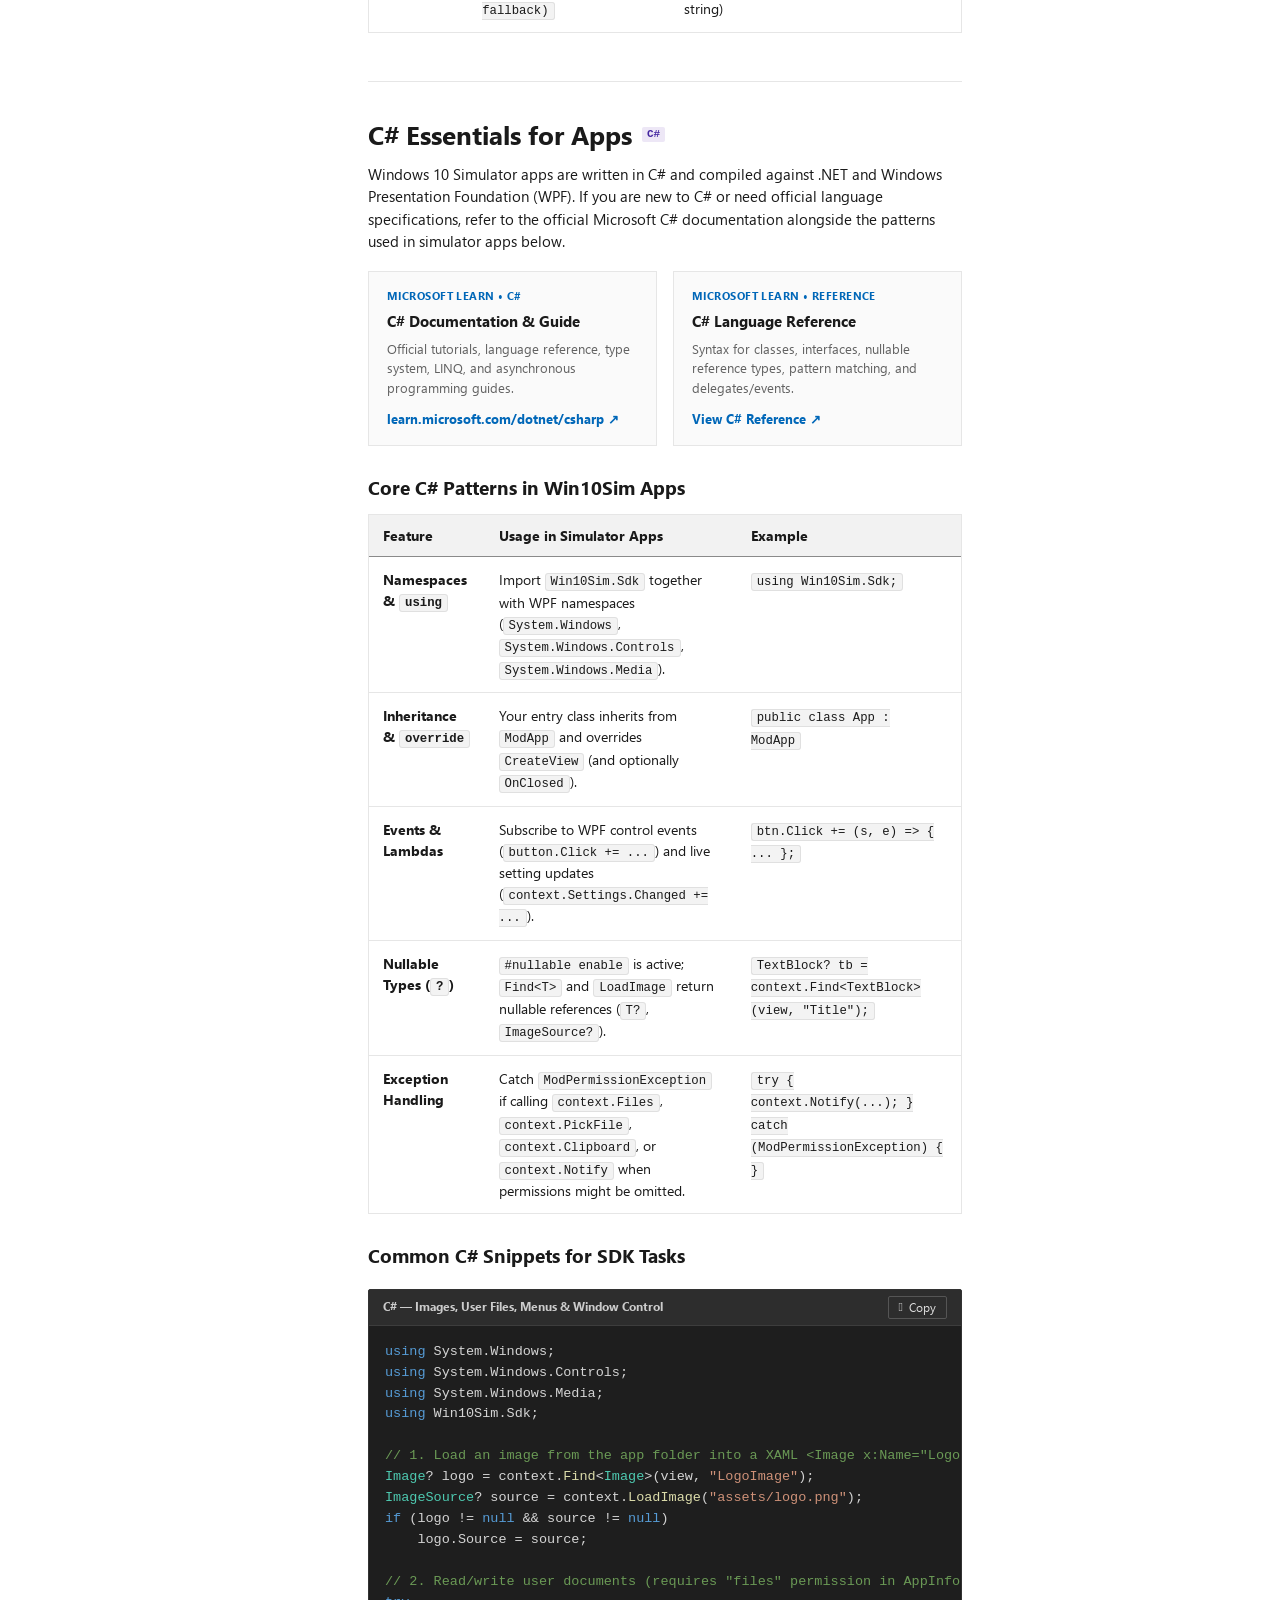
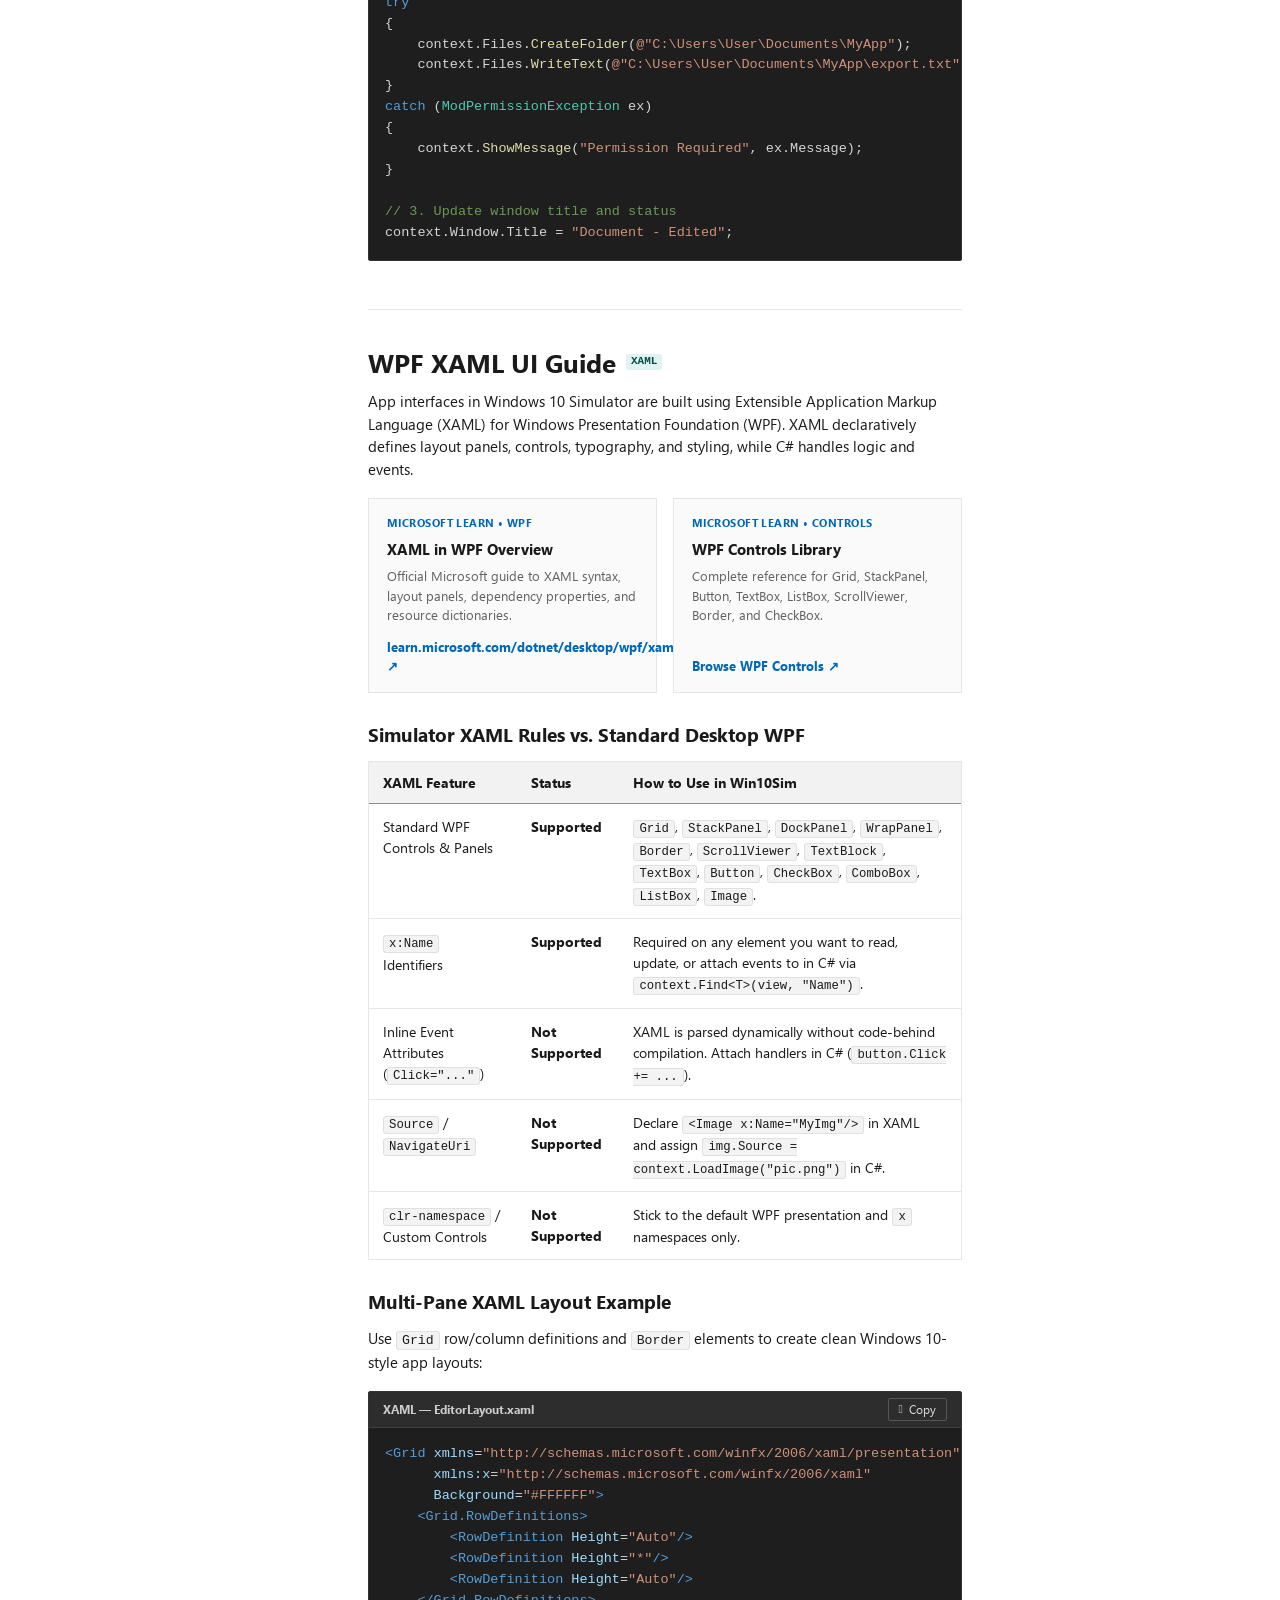
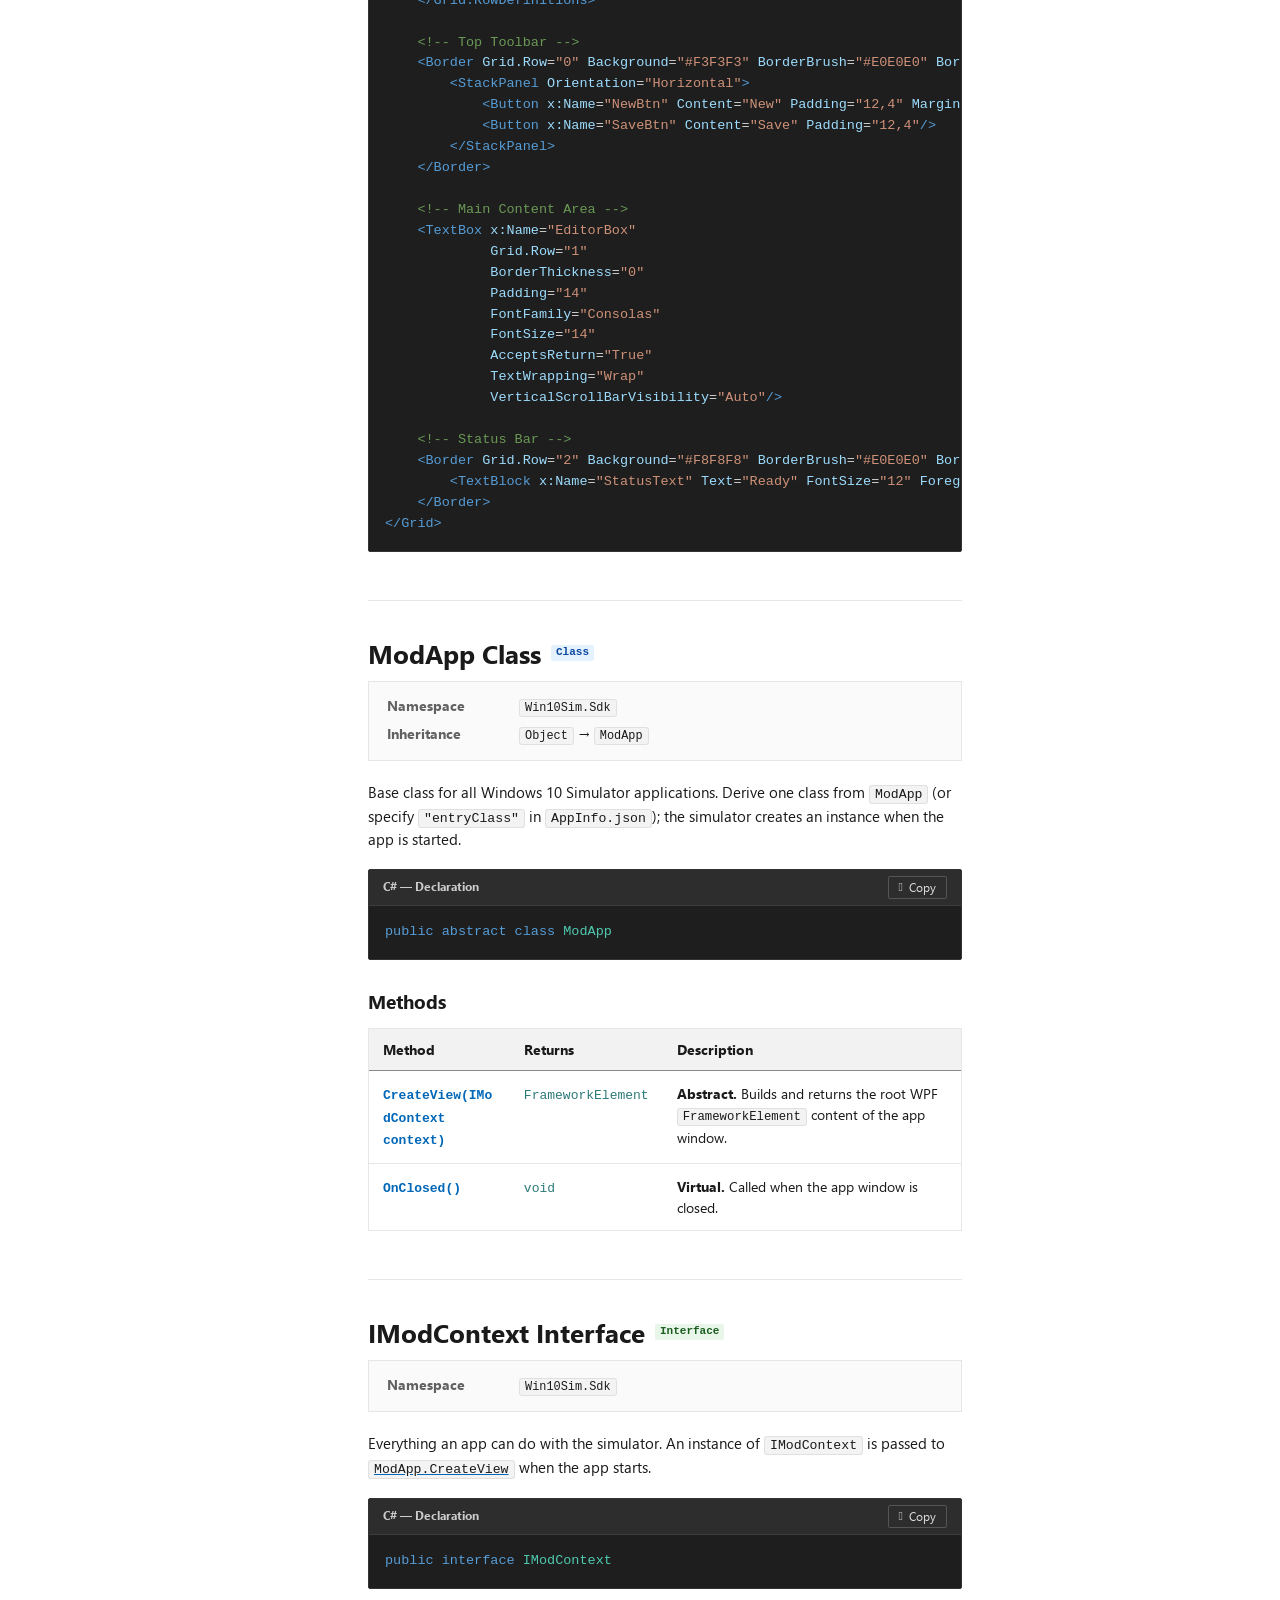
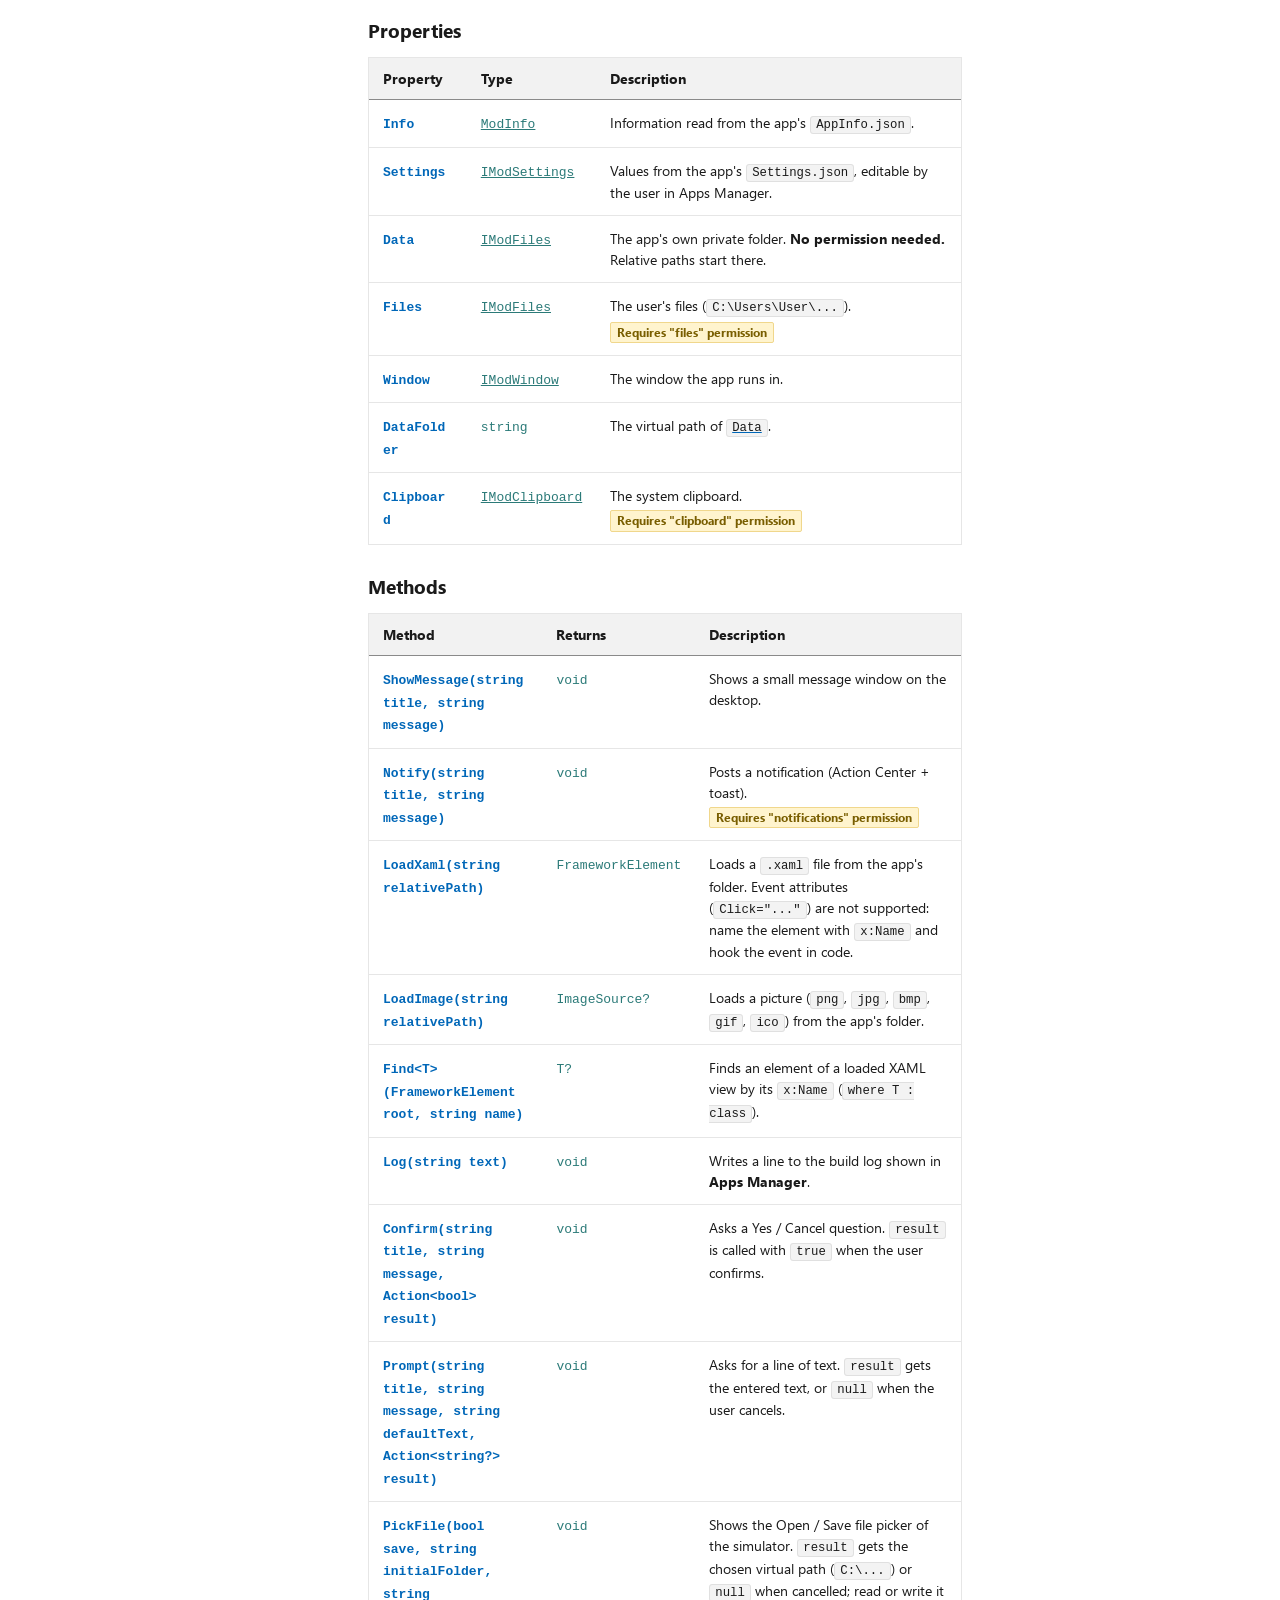
==== commit 29cbc6c7: "Updated Docs" ====
--- a/docs.html
+++ b/docs.html
@@ -655,6 +655,12 @@
                     <li class="tree-item"><a href="#imodfiles"><span>IModFiles</span><span class="type-badge badge-interface">Interface</span></a></li>
                     <li class="tree-item"><a href="#imodsettings"><span>IModSettings</span><span class="type-badge badge-interface">Interface</span></a></li>
                     <li class="tree-item"><a href="#imodwindow"><span>IModWindow</span><span class="type-badge badge-interface">Interface</span></a></li>
+                    <li class="tree-item"><a href="#imodclipboard"><span>IModClipboard</span><span class="type-badge badge-interface">Interface</span></a></li>
+                    <li class="tree-item"><a href="#imodribbon"><span>IModRibbon</span><span class="type-badge badge-interface">Interface</span></a></li>
+                    <li class="tree-item"><a href="#modmenuitem"><span>ModMenuItem</span><span class="type-badge badge-class">Class</span></a></li>
+                    <li class="tree-item"><a href="#modribbontab"><span>ModRibbonTab</span><span class="type-badge badge-class">Class</span></a></li>
+                    <li class="tree-item"><a href="#modribbongroup"><span>ModRibbonGroup</span><span class="type-badge badge-class">Class</span></a></li>
+                    <li class="tree-item"><a href="#modribbonbutton"><span>ModRibbonButton</span><span class="type-badge badge-class">Class</span></a></li>
                     <li class="tree-item"><a href="#modinfo"><span>ModInfo</span><span class="type-badge badge-class">Class</span></a></li>
                     <li class="tree-item"><a href="#modpermissionexception"><span>ModPermissionException</span><span class="type-badge badge-exception">Exception</span></a></li>
                 </ul>
@@ -711,7 +717,7 @@
                             <tr>
                                 <td><a href="#imodcontext" class="member-sig">IModContext</a></td>
                                 <td><span class="type-badge badge-interface">Interface</span></td>
-                                <td>Provides access to simulator services, virtual storage, UI loading, and notifications.</td>
+                                <td>Provides access to simulator services, virtual storage, UI loading, dialogs, timers, and notifications.</td>
                             </tr>
                             <tr>
                                 <td><a href="#imodfiles" class="member-sig">IModFiles</a></td>
@@ -726,7 +732,37 @@
                             <tr>
                                 <td><a href="#imodwindow" class="member-sig">IModWindow</a></td>
                                 <td><span class="type-badge badge-interface">Interface</span></td>
-                                <td>Represents the desktop window hosting the app's UI.</td>
+                                <td>Represents the desktop window hosting the app's UI, menu bar, and optional ribbon.</td>
+                            </tr>
+                            <tr>
+                                <td><a href="#imodclipboard" class="member-sig">IModClipboard</a></td>
+                                <td><span class="type-badge badge-interface">Interface</span></td>
+                                <td>Provides read and write access to the system text clipboard.</td>
+                            </tr>
+                            <tr>
+                                <td><a href="#imodribbon" class="member-sig">IModRibbon</a></td>
+                                <td><span class="type-badge badge-interface">Interface</span></td>
+                                <td>Configures tabs, Quick Access buttons, the File menu, and help button on ribbon windows.</td>
+                            </tr>
+                            <tr>
+                                <td><a href="#modmenuitem" class="member-sig">ModMenuItem</a></td>
+                                <td><span class="type-badge badge-class">Class</span></td>
+                                <td>Represents an entry or separator in a menu bar, context menu, drop-down button, or ribbon File menu.</td>
+                            </tr>
+                            <tr>
+                                <td><a href="#modribbontab" class="member-sig">ModRibbonTab</a></td>
+                                <td><span class="type-badge badge-class">Class</span></td>
+                                <td>Represents a standard or contextual tab inside an <a href="#imodribbon"><code>IModRibbon</code></a>.</td>
+                            </tr>
+                            <tr>
+                                <td><a href="#modribbongroup" class="member-sig">ModRibbonGroup</a></td>
+                                <td><span class="type-badge badge-class">Class</span></td>
+                                <td>A titled container of large or stacked buttons inside a <a href="#modribbontab"><code>ModRibbonTab</code></a>.</td>
+                            </tr>
+                            <tr>
+                                <td><a href="#modribbonbutton" class="member-sig">ModRibbonButton</a></td>
+                                <td><span class="type-badge badge-class">Class</span></td>
+                                <td>A ribbon command button supporting icons, glyphs, toggles, checkboxes, and drop-down menus.</td>
                             </tr>
                             <tr>
                                 <td><a href="#modinfo" class="member-sig">ModInfo</a></td>
@@ -762,7 +798,7 @@
 
                 <h3>App.cs</h3>
                 <p>
-                    The main C# entry point containing a class that derives from <code>ModApp</code>. Demonstrates loading XAML, binding live settings, persisting private app data, and posting notifications.
+                    The advanced C# entry point showing ribbon configuration, Quick Access buttons, dialog prompts, UI timers, and live settings.
                 </p>
 
                 <div class="code-block-wrapper">
@@ -774,6 +810,8 @@
                         </button>
                     </div>
                     <pre><code><span class="tok-kw">using</span> System;
+<span class="tok-kw">using</span> System.Collections.Generic;
+<span class="tok-kw">using</span> System.Linq;
 <span class="tok-kw">using</span> System.Windows;
 <span class="tok-kw">using</span> System.Windows.Controls;
 <span class="tok-kw">using</span> Win10Sim.Sdk;
@@ -786,6 +824,10 @@
     {
         <span class="tok-kw">private int</span> _clicks;
         <span class="tok-kw">private</span> <span class="tok-type">TextBlock</span>? _counter;
+        <span class="tok-kw">private</span> <span class="tok-type">TextBox</span>? _editorBox;
+        <span class="tok-kw">private</span> <span class="tok-type">TextBlock</span>? _statusText;
+        <span class="tok-kw">private</span> <span class="tok-type">IDisposable</span>? _timer;
+        <span class="tok-kw">private bool</span> _isAutoClickerActive;
 
         <span class="tok-kw">public override</span> <span class="tok-type">FrameworkElement</span> <span class="tok-method">CreateView</span>(<span class="tok-type">IModContext</span> context)
         {
@@ -794,7 +836,8 @@
 
             <span class="tok-type">TextBlock</span> greeting = context.<span class="tok-method">Find</span>&lt;<span class="tok-type">TextBlock</span>&gt;(view, <span class="tok-str">"GreetingText"</span>)!;
             <span class="tok-type">Button</span> button = context.<span class="tok-method">Find</span>&lt;<span class="tok-type">Button</span>&gt;(view, <span class="tok-str">"ClickButton"</span>)!;
-            <span class="tok-type">TextBlock</span> info = context.<span class="tok-method">Find</span>&lt;<span class="tok-type">TextBlock</span>&gt;(view, <span class="tok-str">"InfoText"</span>)!;
+            _editorBox = context.<span class="tok-method">Find</span>&lt;<span class="tok-type">TextBox</span>&gt;(view, <span class="tok-str">"EditorBox"</span>);
+            _statusText = context.<span class="tok-method">Find</span>&lt;<span class="tok-type">TextBlock</span>&gt;(view, <span class="tok-str">"StatusText"</span>);
             _counter = context.<span class="tok-method">Find</span>&lt;<span class="tok-type">TextBlock</span>&gt;(view, <span class="tok-str">"CounterText"</span>);
 
             <span class="tok-com">// Values from Settings.json: the user edits them in Apps Manager.</span>
@@ -806,8 +849,58 @@
                 <span class="tok-kw">int</span>.<span class="tok-method">TryParse</span>(context.Data.<span class="tok-method">ReadText</span>(<span class="tok-str">"clicks.txt"</span>), <span class="tok-kw">out</span> _clicks);
             <span class="tok-method">UpdateCounter</span>();
 
-            info.Text = context.Info.Name + <span class="tok-str">" "</span> + context.Info.Version + <span class="tok-str">"  -  data: "</span> + context.DataFolder;
-
+            <span class="tok-kw">if</span> (context.Window.Ribbon <span class="tok-kw">is</span> { } ribbon)
+            {
+                <span class="tok-kw">var</span> saveBtn = <span class="tok-kw">new</span> <span class="tok-type">ModRibbonButton</span>(<span class="tok-str">"Save"</span>, () =&gt; {
+                    context.Data.<span class="tok-method">WriteText</span>(<span class="tok-str">"notes.txt"</span>, _editorBox?.Text ?? <span class="tok-str">""</span>);
+                    <span class="tok-method">SetStatus</span>(<span class="tok-str">"Saved via Ribbon."</span>);
+                }) { Glyph = <span class="tok-str">"\uE74E"</span>, ToolTip = <span class="tok-str">"Save (Ctrl+S)"</span> };
+
+                <span class="tok-kw">var</span> autoClickerBtn = <span class="tok-kw">new</span> <span class="tok-type">ModRibbonButton</span>(<span class="tok-str">"Auto-Clicker"</span>, () =&gt; {
+                    _isAutoClickerActive = !_isAutoClickerActive;
+                    <span class="tok-method">SetStatus</span>(_isAutoClickerActive ? <span class="tok-str">"Auto-clicker running..."</span> : <span class="tok-str">"Auto-clicker paused."</span>);
+                }) { Glyph = <span class="tok-str">"\uE916"</span>, IsToggle = <span class="tok-kw">true</span>, ToolTip = <span class="tok-str">"Toggle background counter ticker"</span> };
+
+                <span class="tok-kw">var</span> homeTab = <span class="tok-kw">new</span> <span class="tok-type">ModRibbonTab</span>(<span class="tok-str">"Home"</span>);
+                homeTab.<span class="tok-method">AddGroup</span>(<span class="tok-str">"Actions"</span>)
+                    .<span class="tok-method">AddLarge</span>(<span class="tok-kw">new</span> <span class="tok-type">ModRibbonButton</span>(<span class="tok-str">"Prompt"</span>, () =&gt; {
+                        context.<span class="tok-method">Prompt</span>(<span class="tok-str">"User Input"</span>, <span class="tok-str">"Enter your name:"</span>, <span class="tok-str">"Guest"</span>, name =&gt; {
+                            <span class="tok-kw">if</span> (!string.<span class="tok-method">IsNullOrEmpty</span>(name)) greeting.Text = <span class="tok-str">"Hello, "</span> + name + <span class="tok-str">"!"</span>;
+                        });
+                    }) { Glyph = <span class="tok-str">"\uE8AC"</span> })
+                    .<span class="tok-method">AddStack</span>(
+                        autoClickerBtn,
+                        <span class="tok-kw">new</span> <span class="tok-type">ModRibbonButton</span>(<span class="tok-str">"Confirm"</span>, () =&gt; {
+                            context.<span class="tok-method">Confirm</span>(<span class="tok-str">"Confirmation"</span>, <span class="tok-str">"Reset click counter?"</span>, confirmed =&gt; {
+                                <span class="tok-kw">if</span> (confirmed) { _clicks = <span class="tok-num">0</span>; <span class="tok-method">UpdateCounter</span>(); }
+                            });
+                        }) { Glyph = <span class="tok-str">"\uE787"</span> },
+                        <span class="tok-kw">new</span> <span class="tok-type">ModRibbonButton</span>(<span class="tok-str">"Picker"</span>, () =&gt; {
+                            context.<span class="tok-method">PickFile</span>(<span class="tok-kw">false</span>, <span class="tok-str">@"C:\Users\User\Documents"</span>, <span class="tok-str">""</span>, path =&gt; {
+                                <span class="tok-kw">if</span> (path != <span class="tok-kw">null</span> &amp;&amp; context.Info.Permissions.<span class="tok-method">Contains</span>(<span class="tok-str">"files"</span>))
+                                    <span class="tok-method">SetStatus</span>(<span class="tok-str">"Picked file: "</span> + path);
+                            });
+                        }) { Glyph = <span class="tok-str">"\uE8E5"</span> }
+                    );
+
+                <span class="tok-kw">var</span> toolsTab = <span class="tok-kw">new</span> <span class="tok-type">ModRibbonTab</span>(<span class="tok-str">"Tools"</span>) { ContextTitle = <span class="tok-str">"Advanced Tools"</span>, ContextColor = <span class="tok-str">"#0078D7"</span> };
+                toolsTab.<span class="tok-method">AddGroup</span>(<span class="tok-str">"Logger"</span>)
+                    .<span class="tok-method">AddLarge</span>(<span class="tok-kw">new</span> <span class="tok-type">ModRibbonButton</span>(<span class="tok-str">"Log Info"</span>, () =&gt; {
+                        context.<span class="tok-method">Log</span>(<span class="tok-str">"User logged info at "</span> + DateTime.Now);
+                        context.<span class="tok-method">Notify</span>(<span class="tok-str">"Template App"</span>, <span class="tok-str">"Timestamp logged to Apps Manager."</span>);
+                    }) { Glyph = <span class="tok-str">"\uE946"</span> });
+
+                ribbon.<span class="tok-method">SetTabs</span>(<span class="tok-kw">new</span>[] { homeTab, toolsTab });
+                ribbon.<span class="tok-method">AddQuickAccessButton</span>(saveBtn);
+                ribbon.<span class="tok-method">SetFileMenu</span>(<span class="tok-kw">new</span>[] {
+                    <span class="tok-kw">new</span> <span class="tok-type">ModMenuItem</span>(<span class="tok-str">"Settings Info"</span>, () =&gt; context.<span class="tok-method">ShowMessage</span>(<span class="tok-str">"Settings"</span>, <span class="tok-str">"Current greeting: "</span> + context.Settings.<span class="tok-method">GetString</span>(<span class="tok-str">"greeting"</span>))),
+                    ModMenuItem.<span class="tok-method">Separator</span>(),
+                    <span class="tok-kw">new</span> <span class="tok-type">ModMenuItem</span>(<span class="tok-str">"Exit App"</span>, () =&gt; context.Window.<span class="tok-method">Close</span>())
+                });
+                ribbon.<span class="tok-method">SetHelp</span>(() =&gt; context.<span class="tok-method">ShowMessage</span>(<span class="tok-str">"Help"</span>, <span class="tok-str">"Explore the ribbon tabs above!"</span>));
+            }
+
+            <span class="tok-com">// Hook click button</span>
             button.Click += (s, e) =&gt;
             {
                 _clicks++;
@@ -822,6 +915,22 @@
                 }
             };
 
+            <span class="tok-com">// Start a UI thread timer (ticks every second)</span>
+            _timer = context.<span class="tok-method">StartTimer</span>(TimeSpan.<span class="tok-method">FromSeconds</span>(<span class="tok-num">1</span>), () =&gt;
+            {
+                <span class="tok-kw">if</span> (_isAutoClickerActive)
+                {
+                    _clicks++;
+                    <span class="tok-method">UpdateCounter</span>();
+                }
+            });
+
+            <span class="tok-com">// Load saved notes if they exist</span>
+            <span class="tok-kw">if</span> (context.Data.<span class="tok-method">Exists</span>(<span class="tok-str">"notes.txt"</span>) &amp;&amp; _editorBox != <span class="tok-kw">null</span>)
+            {
+                _editorBox.Text = context.Data.<span class="tok-method">ReadText</span>(<span class="tok-str">"notes.txt"</span>);
+            }
+
             <span class="tok-kw">return</span> view;
         }
 
@@ -830,9 +939,9 @@
             greeting.Text = context.Settings.<span class="tok-method">GetString</span>(<span class="tok-str">"greeting"</span>, <span class="tok-str">"Hello!"</span>);
             greeting.FontSize = context.Settings.<span class="tok-method">GetString</span>(<span class="tok-str">"textSize"</span>, <span class="tok-str">"Medium"</span>) <span class="tok-kw">switch</span>
             {
-                <span class="tok-str">"Small"</span> =&gt; <span class="tok-num">18</span>,
-                <span class="tok-str">"Large"</span> =&gt; <span class="tok-num">36</span>,
-                _ =&gt; <span class="tok-num">26</span>
+                <span class="tok-str">"Small"</span> =&gt; <span class="tok-num">16</span>,
+                <span class="tok-str">"Large"</span> =&gt; <span class="tok-num">32</span>,
+                _ =&gt; <span class="tok-num">22</span>
             };
         }
 
@@ -841,9 +950,15 @@
             <span class="tok-kw">if</span> (_counter != <span class="tok-kw">null</span>) _counter.Text = <span class="tok-str">"Clicks: "</span> + _clicks;
         }
 
+        <span class="tok-kw">private void</span> <span class="tok-method">SetStatus</span>(<span class="tok-kw">string</span> text)
+        {
+            <span class="tok-kw">if</span> (_statusText != <span class="tok-kw">null</span>) _statusText.Text = text;
+        }
+
         <span class="tok-kw">public override void</span> <span class="tok-method">OnClosed</span>()
         {
-            <span class="tok-com">// Called when the window was closed.</span>
+            <span class="tok-com">// Clean up timer when window closes</span>
+            _timer?.<span class="tok-method">Dispose</span>();
         }
     }
 }</code></pre>
@@ -851,7 +966,7 @@
 
                 <h3>MainView.xaml</h3>
                 <p>
-                    The WPF user interface definition loaded by <code>context.LoadXaml("MainView.xaml")</code>.
+                    The advanced WPF user interface definition featuring a grid header, text notes editor, and status bar.
                 </p>
 
                 <div class="code-block-wrapper">
@@ -871,20 +986,39 @@
 <span class="tok-tag">&lt;Grid</span> <span class="tok-attr">xmlns</span>=<span class="tok-str">"http://schemas.microsoft.com/winfx/2006/xaml/presentation"</span>
       <span class="tok-attr">xmlns:x</span>=<span class="tok-str">"http://schemas.microsoft.com/winfx/2006/xaml"</span>
       <span class="tok-attr">Background</span>=<span class="tok-str">"White"</span><span class="tok-tag">&gt;</span>
-    <span class="tok-tag">&lt;StackPanel</span> <span class="tok-attr">VerticalAlignment</span>=<span class="tok-str">"Center"</span> <span class="tok-attr">HorizontalAlignment</span>=<span class="tok-str">"Center"</span><span class="tok-tag">&gt;</span>
-        <span class="tok-tag">&lt;TextBlock</span> <span class="tok-attr">x:Name</span>=<span class="tok-str">"GreetingText"</span> <span class="tok-attr">Text</span>=<span class="tok-str">"Hello!"</span> <span class="tok-attr">FontSize</span>=<span class="tok-str">"26"</span> <span class="tok-attr">TextWrapping</span>=<span class="tok-str">"Wrap"</span>
-                   <span class="tok-attr">TextAlignment</span>=<span class="tok-str">"Center"</span> <span class="tok-attr">HorizontalAlignment</span>=<span class="tok-str">"Center"</span> <span class="tok-attr">MaxWidth</span>=<span class="tok-str">"440"</span><span class="tok-tag">/&gt;</span>
-        <span class="tok-tag">&lt;TextBlock</span> <span class="tok-attr">x:Name</span>=<span class="tok-str">"CounterText"</span> <span class="tok-attr">Text</span>=<span class="tok-str">"Clicks: 0"</span> <span class="tok-attr">FontSize</span>=<span class="tok-str">"15"</span> <span class="tok-attr">Foreground</span>=<span class="tok-str">"#555555"</span>
-                   <span class="tok-attr">HorizontalAlignment</span>=<span class="tok-str">"Center"</span> <span class="tok-attr">Margin</span>=<span class="tok-str">"0,14,0,0"</span><span class="tok-tag">/&gt;</span>
-        <span class="tok-tag">&lt;Button</span> <span class="tok-attr">x:Name</span>=<span class="tok-str">"ClickButton"</span> <span class="tok-attr">Content</span>=<span class="tok-str">"Click me"</span> <span class="tok-attr">Width</span>=<span class="tok-str">"150"</span> <span class="tok-attr">Height</span>=<span class="tok-str">"34"</span> <span class="tok-attr">Margin</span>=<span class="tok-str">"0,18,0,0"</span><span class="tok-tag">/&gt;</span>
-        <span class="tok-tag">&lt;TextBlock</span> <span class="tok-attr">x:Name</span>=<span class="tok-str">"InfoText"</span> <span class="tok-attr">FontSize</span>=<span class="tok-str">"12"</span> <span class="tok-attr">Foreground</span>=<span class="tok-str">"#888888"</span> <span class="tok-attr">HorizontalAlignment</span>=<span class="tok-str">"Center"</span> <span class="tok-attr">Margin</span>=<span class="tok-str">"0,18,0,0"</span><span class="tok-tag">/&gt;</span>
+    <span class="tok-tag">&lt;Grid.RowDefinitions&gt;</span>
+        <span class="tok-tag">&lt;RowDefinition</span> <span class="tok-attr">Height</span>=<span class="tok-str">"Auto"</span><span class="tok-tag">/&gt;</span>
+        <span class="tok-tag">&lt;RowDefinition</span> <span class="tok-attr">Height</span>=<span class="tok-str">"*"</span><span class="tok-tag">/&gt;</span>
+        <span class="tok-tag">&lt;RowDefinition</span> <span class="tok-attr">Height</span>=<span class="tok-str">"Auto"</span><span class="tok-tag">/&gt;</span>
+    <span class="tok-tag">&lt;/Grid.RowDefinitions&gt;</span>
+
+    <span class="tok-com">&lt;!-- Header Panel --&gt;</span>
+    <span class="tok-tag">&lt;StackPanel</span> <span class="tok-attr">Grid.Row</span>=<span class="tok-str">"0"</span> <span class="tok-attr">Margin</span>=<span class="tok-str">"16,16,16,8"</span><span class="tok-tag">&gt;</span>
+        <span class="tok-tag">&lt;TextBlock</span> <span class="tok-attr">x:Name</span>=<span class="tok-str">"GreetingText"</span> <span class="tok-attr">Text</span>=<span class="tok-str">"Hello!"</span> <span class="tok-attr">FontSize</span>=<span class="tok-str">"22"</span> <span class="tok-attr">FontWeight</span>=<span class="tok-str">"SemiBold"</span> <span class="tok-attr">TextWrapping</span>=<span class="tok-str">"Wrap"</span><span class="tok-tag">/&gt;</span>
+        <span class="tok-tag">&lt;StackPanel</span> <span class="tok-attr">Orientation</span>=<span class="tok-str">"Horizontal"</span> <span class="tok-attr">Margin</span>=<span class="tok-str">"0,8,0,0"</span><span class="tok-tag">&gt;</span>
+            <span class="tok-tag">&lt;TextBlock</span> <span class="tok-attr">x:Name</span>=<span class="tok-str">"CounterText"</span> <span class="tok-attr">Text</span>=<span class="tok-str">"Clicks: 0"</span> <span class="tok-attr">FontSize</span>=<span class="tok-str">"14"</span> <span class="tok-attr">Foreground</span>=<span class="tok-str">"#555555"</span> <span class="tok-attr">VerticalAlignment</span>=<span class="tok-str">"Center"</span><span class="tok-tag">/&gt;</span>
+            <span class="tok-tag">&lt;Button</span> <span class="tok-attr">x:Name</span>=<span class="tok-str">"ClickButton"</span> <span class="tok-attr">Content</span>=<span class="tok-str">"Click me"</span> <span class="tok-attr">Width</span>=<span class="tok-str">"100"</span> <span class="tok-attr">Height</span>=<span class="tok-str">"28"</span> <span class="tok-attr">Margin</span>=<span class="tok-str">"14,0,0,0"</span><span class="tok-tag">/&gt;</span>
+        <span class="tok-tag">&lt;/StackPanel&gt;</span>
     <span class="tok-tag">&lt;/StackPanel&gt;</span>
+
+    <span class="tok-com">&lt;!-- Text Notes Editor --&gt;</span>
+    <span class="tok-tag">&lt;TextBox</span> <span class="tok-attr">x:Name</span>=<span class="tok-str">"EditorBox"</span> <span class="tok-attr">Grid.Row</span>=<span class="tok-str">"1"</span> <span class="tok-attr">Margin</span>=<span class="tok-str">"16,4,16,8"</span>
+             <span class="tok-attr">AcceptsReturn</span>=<span class="tok-str">"True"</span> <span class="tok-attr">TextWrapping</span>=<span class="tok-str">"Wrap"</span>
+             <span class="tok-attr">BorderBrush</span>=<span class="tok-str">"#CCCCCC"</span> <span class="tok-attr">BorderThickness</span>=<span class="tok-str">"1"</span> <span class="tok-attr">Padding</span>=<span class="tok-str">"8"</span>
+             <span class="tok-attr">FontFamily</span>=<span class="tok-str">"Consolas"</span> <span class="tok-attr">FontSize</span>=<span class="tok-str">"13"</span>
+             <span class="tok-attr">VerticalScrollBarVisibility</span>=<span class="tok-str">"Auto"</span>
+             <span class="tok-attr">ToolTip</span>=<span class="tok-str">"Type notes here. Saved automatically to app data folder."</span><span class="tok-tag">/&gt;</span>
+
+    <span class="tok-com">&lt;!-- Status Bar --&gt;</span>
+    <span class="tok-tag">&lt;Border</span> <span class="tok-attr">Grid.Row</span>=<span class="tok-str">"2"</span> <span class="tok-attr">Background</span>=<span class="tok-str">"#F3F3F3"</span> <span class="tok-attr">BorderBrush</span>=<span class="tok-str">"#E0E0E0"</span> <span class="tok-attr">BorderThickness</span>=<span class="tok-str">"0,1,0,0"</span> <span class="tok-attr">Padding</span>=<span class="tok-str">"12,6"</span><span class="tok-tag">&gt;</span>
+        <span class="tok-tag">&lt;TextBlock</span> <span class="tok-attr">x:Name</span>=<span class="tok-str">"StatusText"</span> <span class="tok-attr">Text</span>=<span class="tok-str">"Ready (Try the Ribbon tabs and Menu bar above!)"</span> <span class="tok-attr">FontSize</span>=<span class="tok-str">"11"</span> <span class="tok-attr">Foreground</span>=<span class="tok-str">"#666666"</span><span class="tok-tag">/&gt;</span>
+    <span class="tok-tag">&lt;/Border&gt;</span>
 <span class="tok-tag">&lt;/Grid&gt;</span></code></pre>
                 </div>
 
                 <h3>AppInfo.json</h3>
                 <p>
-                    Defines the app's identity, Start menu tile appearance, Command Prompt launch alias, initial window dimensions, and granted permissions.
+                    Defines the app's identity, version 2.0.0, ribbon window activation, and advanced permissions.
                 </p>
 
                 <div class="code-block-wrapper">
@@ -899,9 +1033,9 @@
   <span class="tok-com">// The id must be unique (lowercase letters, digits, '.', '_' or '-'). Change it for every new app.</span>
   <span class="tok-str">"id"</span>: <span class="tok-str">"template.app"</span>,
   <span class="tok-str">"name"</span>: <span class="tok-str">"Template App"</span>,
-  <span class="tok-str">"version"</span>: <span class="tok-str">"1.0.0"</span>,
+  <span class="tok-str">"version"</span>: <span class="tok-str">"2.0.0"</span>,
   <span class="tok-str">"author"</span>: <span class="tok-str">"You"</span>,
-  <span class="tok-str">"description"</span>: <span class="tok-str">"A small example app: a greeting, a click counter, settings and a notification."</span>,
+  <span class="tok-str">"description"</span>: <span class="tok-str">"An example app with ribbon, menus, clipboard, prompts, and timers."</span>,
 
   <span class="tok-com">// The icon: a .png or .ico file in this folder. Without it the glyph below (Segoe MDL2 Assets) is used.</span>
   <span class="tok-com">// "icon": "icon.png",</span>
@@ -910,23 +1044,24 @@
   <span class="tok-com">// What you type in Command Prompt to start this app. Remove the line and the app can't be started from there.</span>
   <span class="tok-str">"cmdLaunch"</span>: <span class="tok-str">"templateapp"</span>,
 
-  <span class="tok-str">"keywords"</span>: <span class="tok-str">"template sample example"</span>,
-  <span class="tok-str">"tileColor"</span>: <span class="tok-str">"#66808080"</span>,
+  <span class="tok-str">"keywords"</span>: <span class="tok-str">"template sample example ribbon"</span>,
+  <span class="tok-str">"tileColor"</span>: <span class="tok-str">"#0078D7"</span>,
 
   <span class="tok-com">// The class that derives from ModApp. Optional: the first one found is used.</span>
   <span class="tok-str">"entryClass"</span>: <span class="tok-str">"App"</span>,
 
   <span class="tok-str">"window"</span>: {
-    <span class="tok-str">"width"</span>: <span class="tok-num">520</span>,
-    <span class="tok-str">"height"</span>: <span class="tok-num">360</span>,
-    <span class="tok-str">"minWidth"</span>: <span class="tok-num">320</span>,
-    <span class="tok-str">"minHeight"</span>: <span class="tok-num">220</span>,
-    <span class="tok-str">"resizable"</span>: <span class="tok-kw">true</span>
+    <span class="tok-str">"width"</span>: <span class="tok-num">640</span>,
+    <span class="tok-str">"height"</span>: <span class="tok-num">440</span>,
+    <span class="tok-str">"minWidth"</span>: <span class="tok-num">400</span>,
+    <span class="tok-str">"minHeight"</span>: <span class="tok-num">300</span>,
+    <span class="tok-str">"resizable"</span>: <span class="tok-kw">true</span>,
+    <span class="tok-str">"ribbon"</span>: <span class="tok-kw">true</span>
   },
 
-  <span class="tok-com">// What the app may do besides the basics. Known permissions: "files", "notifications".</span>
+  <span class="tok-com">// What the app may do besides the basics. Known permissions: "files", "notifications", "clipboard".</span>
   <span class="tok-com">// Changing this file means the app has to be compiled again in Apps Manager.</span>
-  <span class="tok-str">"permissions"</span>: [ <span class="tok-str">"notifications"</span> ]
+  <span class="tok-str">"permissions"</span>: [ <span class="tok-str">"notifications"</span>, <span class="tok-str">"clipboard"</span>, <span class="tok-str">"files"</span> ]
 }</code></pre>
                 </div>
 
@@ -950,7 +1085,7 @@
       <span class="tok-str">"label"</span>: <span class="tok-str">"Greeting"</span>,
       <span class="tok-str">"description"</span>: <span class="tok-str">"The text at the top of the window."</span>,
       <span class="tok-str">"type"</span>: <span class="tok-str">"string"</span>,
-      <span class="tok-str">"value"</span>: <span class="tok-str">"Hello from the Template App!"</span>
+      <span class="tok-str">"value"</span>: <span class="tok-str">"Hello from the Advanced Template App!"</span>
     },
     {
       <span class="tok-str">"key"</span>: <span class="tok-str">"notifyEvery"</span>,
@@ -964,7 +1099,6 @@
     {
       <span class="tok-str">"key"</span>: <span class="tok-str">"notify"</span>,
       <span class="tok-str">"label"</span>: <span class="tok-str">"Post notifications"</span>,
-      <span class="tok-str">"description"</span>: <span class="tok-str">"A notification is posted every N clicks."</span>,
       <span class="tok-str">"type"</span>: <span class="tok-str">"bool"</span>,
       <span class="tok-str">"value"</span>: <span class="tok-kw">true</span>
     },
@@ -1003,13 +1137,53 @@
                         <tbody>
                             <tr>
                                 <td><code>"files"</code></td>
-                                <td><code>IModContext.Files</code></td>
-                                <td>Grants access to the user's virtual drive folders (<code>C:\Users\User\...</code>). Private app storage (<code>IModContext.Data</code>) requires no permission.</td>
+                                <td><code>IModContext.Files</code>, <code>IModContext.PickFile</code></td>
+                                <td>Grants access to the user's virtual drive folders (<code>C:\Users\User\...</code>) and the Open/Save file picker. Private app storage (<code>IModContext.Data</code>) requires no permission.</td>
                             </tr>
                             <tr>
                                 <td><code>"notifications"</code></td>
                                 <td><code>IModContext.Notify(string, string)</code></td>
                                 <td>Allows posting toast banners and Action Center notifications.</td>
+                            </tr>
+                            <tr>
+                                <td><code>"clipboard"</code></td>
+                                <td><code>IModContext.Clipboard</code></td>
+                                <td>Grants read and write access to the system text clipboard.</td>
+                            </tr>
+                        </tbody>
+                    </table>
+                </div>
+
+                <h3>Window Options (<code>"window"</code> in AppInfo.json)</h3>
+                <div class="api-table-wrap">
+                    <table class="api-table">
+                        <thead>
+                            <tr>
+                                <th>Property</th>
+                                <th>Type</th>
+                                <th>Description</th>
+                            </tr>
+                        </thead>
+                        <tbody>
+                            <tr>
+                                <td><code>"width"</code> / <code>"height"</code></td>
+                                <td><code>number</code></td>
+                                <td>Initial dimensions of the app window in pixels.</td>
+                            </tr>
+                            <tr>
+                                <td><code>"minWidth"</code> / <code>"minHeight"</code></td>
+                                <td><code>number</code></td>
+                                <td>Minimum allowed dimensions when resizing the window.</td>
+                            </tr>
+                            <tr>
+                                <td><code>"resizable"</code></td>
+                                <td><code>boolean</code></td>
+                                <td>Determines whether the user can resize or maximize the window.</td>
+                            </tr>
+                            <tr>
+                                <td><code>"ribbon"</code></td>
+                                <td><code>boolean</code></td>
+                                <td>When <code>true</code>, hosts the app in a File Explorer-style ribbon window and populates <a href="#imodwindow"><code>IModWindow.Ribbon</code></a> (otherwise <code>null</code>).</td>
                             </tr>
                         </tbody>
                     </table>
@@ -1118,7 +1292,7 @@
                             </tr>
                             <tr>
                                 <td><strong>Exception Handling</strong></td>
-                                <td>Catch <code>ModPermissionException</code> if calling <code>context.Files</code> or <code>context.Notify</code> when permissions might be omitted.</td>
+                                <td>Catch <code>ModPermissionException</code> if calling <code>context.Files</code>, <code>context.PickFile</code>, <code>context.Clipboard</code>, or <code>context.Notify</code> when permissions might be omitted.</td>
                                 <td><code>try { context.Notify(...); } catch (ModPermissionException) { }</code></td>
                             </tr>
                         </tbody>
@@ -1128,7 +1302,7 @@
                 <h3>Common C# Snippets for SDK Tasks</h3>
                 <div class="code-block-wrapper">
                     <div class="code-block-header">
-                        <span>C# — Images, User Files &amp; Window Control</span>
+                        <span>C# — Images, User Files, Menus &amp; Window Control</span>
                         <button type="button" class="copy-btn" data-copy>
                             <span class="icon" aria-hidden="true">&#xE8C8;</span>
                             <span>Copy</span>
@@ -1156,9 +1330,8 @@
     context.<span class="tok-method">ShowMessage</span>(<span class="tok-str">"Permission Required"</span>, ex.Message);
 }
 
-<span class="tok-com">// 3. Update window title or close the app programmatically</span>
-context.Window.Title = <span class="tok-str">"Document - Edited"</span>;
-<span class="tok-com">// context.Window.Close();</span></code></pre>
+<span class="tok-com">// 3. Update window title and status</span>
+context.Window.Title = <span class="tok-str">"Document - Edited"</span>;</code></pre>
                 </div>
             </section>
 
@@ -1392,7 +1565,7 @@
                             <tr>
                                 <td><span class="member-sig">Data</span></td>
                                 <td><a href="#imodfiles" class="member-type">IModFiles</a></td>
-                                <td>The app's own private folder. <strong>No permission needed.</strong> Relative paths start here.</td>
+                                <td>The app's own private folder. <strong>No permission needed.</strong> Relative paths start there.</td>
                             </tr>
                             <tr>
                                 <td><span class="member-sig">Files</span></td>
@@ -1412,6 +1585,14 @@
                                 <td><span class="member-type">string</span></td>
                                 <td>The virtual path of <a href="#imodcontext"><code>Data</code></a>.</td>
                             </tr>
+                            <tr>
+                                <td><span class="member-sig">Clipboard</span></td>
+                                <td><a href="#imodclipboard" class="member-type">IModClipboard</a></td>
+                                <td>
+                                    The system clipboard.
+                                    <div><span class="perm-pill">Requires "clipboard" permission</span></div>
+                                </td>
+                            </tr>
                         </tbody>
                     </table>
                 </div>
@@ -1459,6 +1640,34 @@
                                 <td><span class="member-sig">Log(string text)</span></td>
                                 <td><span class="member-type">void</span></td>
                                 <td>Writes a line to the build log shown in <strong>Apps Manager</strong>.</td>
+                            </tr>
+                            <tr>
+                                <td><span class="member-sig">Confirm(string title, string message, Action&lt;bool&gt; result)</span></td>
+                                <td><span class="member-type">void</span></td>
+                                <td>Asks a Yes / Cancel question. <code>result</code> is called with <code>true</code> when the user confirms.</td>
+                            </tr>
+                            <tr>
+                                <td><span class="member-sig">Prompt(string title, string message, string defaultText, Action&lt;string?&gt; result)</span></td>
+                                <td><span class="member-type">void</span></td>
+                                <td>Asks for a line of text. <code>result</code> gets the entered text, or <code>null</code> when the user cancels.</td>
+                            </tr>
+                            <tr>
+                                <td><span class="member-sig">PickFile(bool save, string initialFolder, string defaultFileName, Action&lt;string?&gt; result)</span></td>
+                                <td><span class="member-type">void</span></td>
+                                <td>
+                                    Shows the Open / Save file picker of the simulator. <code>result</code> gets the chosen virtual path (<code>C:\...</code>) or <code>null</code> when cancelled; read or write it with <a href="#imodcontext"><code>Files</code></a>.
+                                    <div><span class="perm-pill">Requires "files" permission</span></div>
+                                </td>
+                            </tr>
+                            <tr>
+                                <td><span class="member-sig">ShowMenu(FrameworkElement target, IEnumerable&lt;ModMenuItem&gt; items)</span></td>
+                                <td><span class="member-type">void</span></td>
+                                <td>Opens a context menu under <code>target</code>.</td>
+                            </tr>
+                            <tr>
+                                <td><span class="member-sig">StartTimer(TimeSpan interval, Action tick)</span></td>
+                                <td><span class="member-type">IDisposable</span></td>
+                                <td>Calls <code>tick</code> on the UI thread every <code>interval</code> (at least 50 ms, at most 16 timers per app). Dispose the result to stop it; timers are also stopped when the window closes.</td>
                             </tr>
                         </tbody>
                     </table>
@@ -1675,6 +1884,11 @@
                                 <td><span class="member-type">string</span></td>
                                 <td>Gets or sets the title displayed on the app window.</td>
                             </tr>
+                            <tr>
+                                <td><span class="member-sig">Ribbon</span></td>
+                                <td><a href="#imodribbon" class="member-type">IModRibbon?</a></td>
+                                <td>The ribbon of the window, or <code>null</code>. Only apps with <code>"ribbon": true</code> in the <code>"window"</code> section of <code>AppInfo.json</code> get a ribbon window (File Explorer style); all other apps return <code>null</code> here.</td>
+                            </tr>
                         </tbody>
                     </table>
                 </div>
@@ -1695,16 +1909,31 @@
                                 <td><span class="member-type">void</span></td>
                                 <td>Closes the app window.</td>
                             </tr>
+                            <tr>
+                                <td><span class="member-sig">Minimize()</span></td>
+                                <td><span class="member-type">void</span></td>
+                                <td>Hides the window in the taskbar.</td>
+                            </tr>
+                            <tr>
+                                <td><span class="member-sig">BringToFront()</span></td>
+                                <td><span class="member-type">void</span></td>
+                                <td>Puts the window in front of the other windows.</td>
+                            </tr>
+                            <tr>
+                                <td><span class="member-sig">SetMenu(IEnumerable&lt;ModMenuItem&gt; items)</span></td>
+                                <td><span class="member-type">void</span></td>
+                                <td>Sets the classic menu bar under the title bar (File, Edit, Help ...). Pass an empty list to remove it. Top-level items are the headers; their <a href="#modmenuitem"><code>ModMenuItem.Items</code></a> are the drop-down.</td>
+                            </tr>
                         </tbody>
                     </table>
                 </div>
             </section>
 
-            <!-- MODINFO CLASS -->
-            <section id="modinfo">
+            <!-- IMODCLIPBOARD INTERFACE -->
+            <section id="imodclipboard">
                 <h2>
-                    <span>ModInfo Class</span>
-                    <span class="type-badge badge-class">Class</span>
+                    <span>IModClipboard Interface</span>
+                    <span class="type-badge badge-interface">Interface</span>
                 </h2>
 
                 <div class="definition-card">
@@ -1712,14 +1941,10 @@
                         <span class="definition-label">Namespace</span>
                         <span><code>Win10Sim.Sdk</code></span>
                     </div>
-                    <div class="definition-row">
-                        <span class="definition-label">Inheritance</span>
-                        <span><code>Object</code> → <code>ModInfo</code></span>
-                    </div>
                 </div>
 
                 <p>
-                    Information from the app's <code>AppInfo.json</code>. Accessed via <code>IModContext.Info</code>.
+                    The system clipboard (text only). Accessed via <code>IModContext.Clipboard</code>. Needs the <code>"clipboard"</code> permission in <code>AppInfo.json</code>.
                 </p>
 
                 <div class="code-block-wrapper">
@@ -1730,7 +1955,7 @@
                             <span>Copy</span>
                         </button>
                     </div>
-                    <pre><code><span class="tok-kw">public sealed class</span> <span class="tok-type">ModInfo</span></code></pre>
+                    <pre><code><span class="tok-kw">public interface</span> <span class="tok-type">IModClipboard</span></code></pre>
                 </div>
 
                 <h3>Properties</h3>
@@ -1745,6 +1970,623 @@
                         </thead>
                         <tbody>
                             <tr>
+                                <td><span class="member-sig">HasText</span></td>
+                                <td><span class="member-type">bool</span></td>
+                                <td>Returns <code>true</code> if the clipboard currently contains text.</td>
+                            </tr>
+                        </tbody>
+                    </table>
+                </div>
+
+                <h3>Methods</h3>
+                <div class="api-table-wrap">
+                    <table class="api-table">
+                        <thead>
+                            <tr>
+                                <th>Method</th>
+                                <th>Returns</th>
+                                <th>Description</th>
+                            </tr>
+                        </thead>
+                        <tbody>
+                            <tr>
+                                <td><span class="member-sig">GetText()</span></td>
+                                <td><span class="member-type">string</span></td>
+                                <td>Reads and returns the text currently stored on the clipboard.</td>
+                            </tr>
+                            <tr>
+                                <td><span class="member-sig">SetText(string text)</span></td>
+                                <td><span class="member-type">void</span></td>
+                                <td>Copies <code>text</code> to the system clipboard.</td>
+                            </tr>
+                        </tbody>
+                    </table>
+                </div>
+            </section>
+
+            <!-- IMODRIBBON INTERFACE -->
+            <section id="imodribbon">
+                <h2>
+                    <span>IModRibbon Interface</span>
+                    <span class="type-badge badge-interface">Interface</span>
+                </h2>
+
+                <div class="definition-card">
+                    <div class="definition-row">
+                        <span class="definition-label">Namespace</span>
+                        <span><code>Win10Sim.Sdk</code></span>
+                    </div>
+                </div>
+
+                <p>
+                    The ribbon of a window (see <a href="#imodwindow"><code>IModWindow.Ribbon</code></a>). Available when <code>"ribbon": true</code> is configured under <code>"window"</code> in <code>AppInfo.json</code>.
+                </p>
+
+                <div class="code-block-wrapper">
+                    <div class="code-block-header">
+                        <span>C# — Declaration</span>
+                        <button type="button" class="copy-btn" data-copy>
+                            <span class="icon" aria-hidden="true">&#xE8C8;</span>
+                            <span>Copy</span>
+                        </button>
+                    </div>
+                    <pre><code><span class="tok-kw">public interface</span> <span class="tok-type">IModRibbon</span></code></pre>
+                </div>
+
+                <h3>Properties</h3>
+                <div class="api-table-wrap">
+                    <table class="api-table">
+                        <thead>
+                            <tr>
+                                <th>Property</th>
+                                <th>Type</th>
+                                <th>Description</th>
+                            </tr>
+                        </thead>
+                        <tbody>
+                            <tr>
+                                <td><span class="member-sig">IsCollapsed</span></td>
+                                <td><span class="member-type">bool</span></td>
+                                <td>Gets or sets whether the ribbon is minimized (<code>true</code> when only the tab names are visible).</td>
+                            </tr>
+                        </tbody>
+                    </table>
+                </div>
+
+                <h3>Methods</h3>
+                <div class="api-table-wrap">
+                    <table class="api-table">
+                        <thead>
+                            <tr>
+                                <th>Method</th>
+                                <th>Returns</th>
+                                <th>Description</th>
+                            </tr>
+                        </thead>
+                        <tbody>
+                            <tr>
+                                <td><span class="member-sig">SetTabs(IEnumerable&lt;ModRibbonTab&gt; tabs, string? selectedHeader = null)</span></td>
+                                <td><span class="member-type">void</span></td>
+                                <td>Replaces the ribbon tabs. The selected tab stays selected when a tab with the same header still exists.</td>
+                            </tr>
+                            <tr>
+                                <td><span class="member-sig">SelectTab(string header)</span></td>
+                                <td><span class="member-type">void</span></td>
+                                <td>Selects a tab by its header and opens the ribbon if it was minimized.</td>
+                            </tr>
+                            <tr>
+                                <td><span class="member-sig">AddQuickAccessButton(ModRibbonButton button)</span></td>
+                                <td><span class="member-type">void</span></td>
+                                <td>Adds a small button to the Quick Access Toolbar in the title bar.</td>
+                            </tr>
+                            <tr>
+                                <td><span class="member-sig">SetFileMenu(IEnumerable&lt;ModMenuItem&gt; items)</span></td>
+                                <td><span class="member-type">void</span></td>
+                                <td>Sets the drop-down of the blue "File" tab. A separator item draws a line.</td>
+                            </tr>
+                            <tr>
+                                <td><span class="member-sig">SetHelp(Action? action)</span></td>
+                                <td><span class="member-type">void</span></td>
+                                <td>Shows a <code>?</code> button at the right end of the tab strip. Pass <code>null</code> to remove it.</td>
+                            </tr>
+                        </tbody>
+                    </table>
+                </div>
+            </section>
+
+            <!-- MODMENUITEM CLASS -->
+            <section id="modmenuitem">
+                <h2>
+                    <span>ModMenuItem Class</span>
+                    <span class="type-badge badge-class">Class</span>
+                </h2>
+
+                <div class="definition-card">
+                    <div class="definition-row">
+                        <span class="definition-label">Namespace</span>
+                        <span><code>Win10Sim.Sdk</code></span>
+                    </div>
+                    <div class="definition-row">
+                        <span class="definition-label">Inheritance</span>
+                        <span><code>Object</code> → <code>ModMenuItem</code></span>
+                    </div>
+                </div>
+
+                <p>
+                    One entry of a menu: the menu bar, a drop-down button, a context menu, or the ribbon's File menu. An item with <a href="#modmenuitem"><code>Items</code></a> opens a submenu instead of running <code>Click</code>.
+                </p>
+
+                <div class="code-block-wrapper">
+                    <div class="code-block-header">
+                        <span>C# — Declaration</span>
+                        <button type="button" class="copy-btn" data-copy>
+                            <span class="icon" aria-hidden="true">&#xE8C8;</span>
+                            <span>Copy</span>
+                        </button>
+                    </div>
+                    <pre><code><span class="tok-kw">public sealed class</span> <span class="tok-type">ModMenuItem</span></code></pre>
+                </div>
+
+                <h3>Constructors</h3>
+                <div class="api-table-wrap">
+                    <table class="api-table">
+                        <thead>
+                            <tr>
+                                <th>Constructor</th>
+                                <th>Description</th>
+                            </tr>
+                        </thead>
+                        <tbody>
+                            <tr>
+                                <td><span class="member-sig">ModMenuItem(string text, Action? click = null)</span></td>
+                                <td>Initializes a new menu item with the specified label and optional click callback.</td>
+                            </tr>
+                        </tbody>
+                    </table>
+                </div>
+
+                <h3>Properties</h3>
+                <div class="api-table-wrap">
+                    <table class="api-table">
+                        <thead>
+                            <tr>
+                                <th>Property</th>
+                                <th>Type</th>
+                                <th>Description</th>
+                            </tr>
+                        </thead>
+                        <tbody>
+                            <tr>
+                                <td><span class="member-sig">Text</span></td>
+                                <td><span class="member-type">string</span></td>
+                                <td>Gets or sets the display text of the menu item.</td>
+                            </tr>
+                            <tr>
+                                <td><span class="member-sig">Click</span></td>
+                                <td><span class="member-type">Action?</span></td>
+                                <td>Gets or sets the action invoked when the item is clicked (ignored if <code>Items</code> is non-empty).</td>
+                            </tr>
+                            <tr>
+                                <td><span class="member-sig">IsChecked</span></td>
+                                <td><span class="member-type">bool</span></td>
+                                <td>Gets or sets whether a checkmark is displayed next to the item.</td>
+                            </tr>
+                            <tr>
+                                <td><span class="member-sig">IsEnabled</span></td>
+                                <td><span class="member-type">bool</span></td>
+                                <td>Gets or sets whether the item can be clicked (default: <code>true</code>).</td>
+                            </tr>
+                            <tr>
+                                <td><span class="member-sig">Shortcut</span></td>
+                                <td><span class="member-type">string?</span></td>
+                                <td>Text shown at the right edge (for example <code>"Ctrl+S"</code>). Display-only: hook keyboard shortcuts yourself.</td>
+                            </tr>
+                            <tr>
+                                <td><span class="member-sig">Items</span></td>
+                                <td><span class="member-type">List&lt;ModMenuItem&gt;</span></td>
+                                <td>Child items forming a submenu.</td>
+                            </tr>
+                            <tr>
+                                <td><span class="member-sig">IsSeparator</span></td>
+                                <td><span class="member-type">bool</span></td>
+                                <td><code>true</code> if this item was created via <code>Separator()</code>.</td>
+                            </tr>
+                        </tbody>
+                    </table>
+                </div>
+
+                <h3>Methods</h3>
+                <div class="api-table-wrap">
+                    <table class="api-table">
+                        <thead>
+                            <tr>
+                                <th>Method</th>
+                                <th>Returns</th>
+                                <th>Description</th>
+                            </tr>
+                        </thead>
+                        <tbody>
+                            <tr>
+                                <td><span class="member-sig">Separator()</span></td>
+                                <td><span class="member-type">ModMenuItem</span></td>
+                                <td><strong>Static.</strong> Creates a thin separator line between two groups of items.</td>
+                            </tr>
+                            <tr>
+                                <td><span class="member-sig">Add(ModMenuItem child)</span></td>
+                                <td><span class="member-type">ModMenuItem</span></td>
+                                <td>Adds a sub-item to <code>Items</code> and returns this instance so calls can be chained.</td>
+                            </tr>
+                        </tbody>
+                    </table>
+                </div>
+            </section>
+
+            <!-- MODRIBBONTAB CLASS -->
+            <section id="modribbontab">
+                <h2>
+                    <span>ModRibbonTab Class</span>
+                    <span class="type-badge badge-class">Class</span>
+                </h2>
+
+                <div class="definition-card">
+                    <div class="definition-row">
+                        <span class="definition-label">Namespace</span>
+                        <span><code>Win10Sim.Sdk</code></span>
+                    </div>
+                    <div class="definition-row">
+                        <span class="definition-label">Inheritance</span>
+                        <span><code>Object</code> → <code>ModRibbonTab</code></span>
+                    </div>
+                </div>
+
+                <p>
+                    One tab of the ribbon (Home, View ...).
+                </p>
+
+                <div class="code-block-wrapper">
+                    <div class="code-block-header">
+                        <span>C# — Declaration</span>
+                        <button type="button" class="copy-btn" data-copy>
+                            <span class="icon" aria-hidden="true">&#xE8C8;</span>
+                            <span>Copy</span>
+                        </button>
+                    </div>
+                    <pre><code><span class="tok-kw">public sealed class</span> <span class="tok-type">ModRibbonTab</span></code></pre>
+                </div>
+
+                <h3>Constructors</h3>
+                <div class="api-table-wrap">
+                    <table class="api-table">
+                        <thead>
+                            <tr>
+                                <th>Constructor</th>
+                                <th>Description</th>
+                            </tr>
+                        </thead>
+                        <tbody>
+                            <tr>
+                                <td><span class="member-sig">ModRibbonTab(string header)</span></td>
+                                <td>Initializes a new ribbon tab with the specified header title.</td>
+                            </tr>
+                        </tbody>
+                    </table>
+                </div>
+
+                <h3>Properties</h3>
+                <div class="api-table-wrap">
+                    <table class="api-table">
+                        <thead>
+                            <tr>
+                                <th>Property</th>
+                                <th>Type</th>
+                                <th>Description</th>
+                            </tr>
+                        </thead>
+                        <tbody>
+                            <tr>
+                                <td><span class="member-sig">Header</span></td>
+                                <td><span class="member-type">string</span></td>
+                                <td>The display title of the tab.</td>
+                            </tr>
+                            <tr>
+                                <td><span class="member-sig">Groups</span></td>
+                                <td><span class="member-type">List&lt;ModRibbonGroup&gt;</span></td>
+                                <td>The titled command groups contained within this tab.</td>
+                            </tr>
+                            <tr>
+                                <td><span class="member-sig">ContextTitle</span></td>
+                                <td><span class="member-type">string?</span></td>
+                                <td>Makes this a contextual tab (like <code>"Picture Tools"</code>): the title is drawn in a coloured band in the title bar above the tab. Tabs with the same title and colour share one band.</td>
+                            </tr>
+                            <tr>
+                                <td><span class="member-sig">ContextColor</span></td>
+                                <td><span class="member-type">string?</span></td>
+                                <td>Colour of the contextual band in <code>"#RRGGBB"</code> format (default: orchid).</td>
+                            </tr>
+                        </tbody>
+                    </table>
+                </div>
+
+                <h3>Methods</h3>
+                <div class="api-table-wrap">
+                    <table class="api-table">
+                        <thead>
+                            <tr>
+                                <th>Method</th>
+                                <th>Returns</th>
+                                <th>Description</th>
+                            </tr>
+                        </thead>
+                        <tbody>
+                            <tr>
+                                <td><span class="member-sig">AddGroup(string title)</span></td>
+                                <td><a href="#modribbongroup" class="member-type">ModRibbonGroup</a></td>
+                                <td>Creates a new <a href="#modribbongroup"><code>ModRibbonGroup</code></a> with the specified title, adds it to <code>Groups</code>, and returns it.</td>
+                            </tr>
+                        </tbody>
+                    </table>
+                </div>
+            </section>
+
+            <!-- MODRIBBONGROUP CLASS -->
+            <section id="modribbongroup">
+                <h2>
+                    <span>ModRibbonGroup Class</span>
+                    <span class="type-badge badge-class">Class</span>
+                </h2>
+
+                <div class="definition-card">
+                    <div class="definition-row">
+                        <span class="definition-label">Namespace</span>
+                        <span><code>Win10Sim.Sdk</code></span>
+                    </div>
+                    <div class="definition-row">
+                        <span class="definition-label">Inheritance</span>
+                        <span><code>Object</code> → <code>ModRibbonGroup</code></span>
+                    </div>
+                </div>
+
+                <p>
+                    A titled box of buttons inside a <a href="#modribbontab"><code>ModRibbonTab</code></a>.
+                </p>
+
+                <div class="code-block-wrapper">
+                    <div class="code-block-header">
+                        <span>C# — Declaration</span>
+                        <button type="button" class="copy-btn" data-copy>
+                            <span class="icon" aria-hidden="true">&#xE8C8;</span>
+                            <span>Copy</span>
+                        </button>
+                    </div>
+                    <pre><code><span class="tok-kw">public sealed class</span> <span class="tok-type">ModRibbonGroup</span></code></pre>
+                </div>
+
+                <h3>Constructors</h3>
+                <div class="api-table-wrap">
+                    <table class="api-table">
+                        <thead>
+                            <tr>
+                                <th>Constructor</th>
+                                <th>Description</th>
+                            </tr>
+                        </thead>
+                        <tbody>
+                            <tr>
+                                <td><span class="member-sig">ModRibbonGroup(string title)</span></td>
+                                <td>Initializes a new ribbon group with the specified bottom caption.</td>
+                            </tr>
+                        </tbody>
+                    </table>
+                </div>
+
+                <h3>Properties</h3>
+                <div class="api-table-wrap">
+                    <table class="api-table">
+                        <thead>
+                            <tr>
+                                <th>Property</th>
+                                <th>Type</th>
+                                <th>Description</th>
+                            </tr>
+                        </thead>
+                        <tbody>
+                            <tr>
+                                <td><span class="member-sig">Title</span></td>
+                                <td><span class="member-type">string</span></td>
+                                <td>The title displayed along the bottom of the group.</td>
+                            </tr>
+                        </tbody>
+                    </table>
+                </div>
+
+                <h3>Methods</h3>
+                <div class="api-table-wrap">
+                    <table class="api-table">
+                        <thead>
+                            <tr>
+                                <th>Method</th>
+                                <th>Returns</th>
+                                <th>Description</th>
+                            </tr>
+                        </thead>
+                        <tbody>
+                            <tr>
+                                <td><span class="member-sig">AddLarge(ModRibbonButton button)</span></td>
+                                <td><a href="#modribbongroup" class="member-type">ModRibbonGroup</a></td>
+                                <td>Adds a big button (icon above its label) and returns this group for chaining.</td>
+                            </tr>
+                            <tr>
+                                <td><span class="member-sig">AddStack(params ModRibbonButton[] buttons)</span></td>
+                                <td><a href="#modribbongroup" class="member-type">ModRibbonGroup</a></td>
+                                <td>Adds a column of up to three small buttons (icon beside its label) and returns this group for chaining.</td>
+                            </tr>
+                        </tbody>
+                    </table>
+                </div>
+            </section>
+
+            <!-- MODRIBBONBUTTON CLASS -->
+            <section id="modribbonbutton">
+                <h2>
+                    <span>ModRibbonButton Class</span>
+                    <span class="type-badge badge-class">Class</span>
+                </h2>
+
+                <div class="definition-card">
+                    <div class="definition-row">
+                        <span class="definition-label">Namespace</span>
+                        <span><code>Win10Sim.Sdk</code></span>
+                    </div>
+                    <div class="definition-row">
+                        <span class="definition-label">Inheritance</span>
+                        <span><code>Object</code> → <code>ModRibbonButton</code></span>
+                    </div>
+                </div>
+
+                <p>
+                    A ribbon command. The same instance can be put in a tab and in the Quick Access Toolbar: changing a property (<code>Text</code>, <code>IsEnabled</code>, <code>IsChecked</code>, etc.) updates every place it is shown.
+                </p>
+
+                <div class="code-block-wrapper">
+                    <div class="code-block-header">
+                        <span>C# — Declaration</span>
+                        <button type="button" class="copy-btn" data-copy>
+                            <span class="icon" aria-hidden="true">&#xE8C8;</span>
+                            <span>Copy</span>
+                        </button>
+                    </div>
+                    <pre><code><span class="tok-kw">public sealed class</span> <span class="tok-type">ModRibbonButton</span></code></pre>
+                </div>
+
+                <h3>Constructors</h3>
+                <div class="api-table-wrap">
+                    <table class="api-table">
+                        <thead>
+                            <tr>
+                                <th>Constructor</th>
+                                <th>Description</th>
+                            </tr>
+                        </thead>
+                        <tbody>
+                            <tr>
+                                <td><span class="member-sig">ModRibbonButton(string text, Action? click = null)</span></td>
+                                <td>Initializes a new ribbon command button with the specified label and optional click handler.</td>
+                            </tr>
+                        </tbody>
+                    </table>
+                </div>
+
+                <h3>Properties</h3>
+                <div class="api-table-wrap">
+                    <table class="api-table">
+                        <thead>
+                            <tr>
+                                <th>Property</th>
+                                <th>Type</th>
+                                <th>Description</th>
+                            </tr>
+                        </thead>
+                        <tbody>
+                            <tr>
+                                <td><span class="member-sig">Text</span></td>
+                                <td><span class="member-type">string</span></td>
+                                <td>Gets or sets the button label.</td>
+                            </tr>
+                            <tr>
+                                <td><span class="member-sig">Glyph</span></td>
+                                <td><span class="member-type">string?</span></td>
+                                <td>One character of the <code>"Segoe MDL2 Assets"</code> font, used when there is no <code>Icon</code>.</td>
+                            </tr>
+                            <tr>
+                                <td><span class="member-sig">Icon</span></td>
+                                <td><span class="member-type">ImageSource?</span></td>
+                                <td>A picture from <a href="#imodcontext"><code>IModContext.LoadImage</code></a> (use a 32 px icon).</td>
+                            </tr>
+                            <tr>
+                                <td><span class="member-sig">ToolTip</span></td>
+                                <td><span class="member-type">string?</span></td>
+                                <td>Gets or sets the tooltip shown when hovering over the button.</td>
+                            </tr>
+                            <tr>
+                                <td><span class="member-sig">Click</span></td>
+                                <td><span class="member-type">Action?</span></td>
+                                <td>Gets or sets the callback invoked when the button is clicked.</td>
+                            </tr>
+                            <tr>
+                                <td><span class="member-sig">IsToggle</span></td>
+                                <td><span class="member-type">bool</span></td>
+                                <td>When <code>true</code>, stays pressed after a click; read <code>IsChecked</code> in the click handler.</td>
+                            </tr>
+                            <tr>
+                                <td><span class="member-sig">IsCheckBox</span></td>
+                                <td><span class="member-type">bool</span></td>
+                                <td>Small (stacked) buttons only: draws a check box instead of an icon.</td>
+                            </tr>
+                            <tr>
+                                <td><span class="member-sig">IsEnabled</span></td>
+                                <td><span class="member-type">bool</span></td>
+                                <td>Gets or sets whether the button is interactive (default: <code>true</code>).</td>
+                            </tr>
+                            <tr>
+                                <td><span class="member-sig">IsChecked</span></td>
+                                <td><span class="member-type">bool</span></td>
+                                <td>Gets or sets the checked/pressed state of toggle or checkbox buttons.</td>
+                            </tr>
+                            <tr>
+                                <td><span class="member-sig">Menu</span></td>
+                                <td><span class="member-type">List&lt;ModMenuItem&gt;</span></td>
+                                <td>When non-empty, the button becomes a drop-down: clicking opens this menu instead of calling <code>Click</code>.</td>
+                            </tr>
+                        </tbody>
+                    </table>
+                </div>
+            </section>
+
+            <!-- MODINFO CLASS -->
+            <section id="modinfo">
+                <h2>
+                    <span>ModInfo Class</span>
+                    <span class="type-badge badge-class">Class</span>
+                </h2>
+
+                <div class="definition-card">
+                    <div class="definition-row">
+                        <span class="definition-label">Namespace</span>
+                        <span><code>Win10Sim.Sdk</code></span>
+                    </div>
+                    <div class="definition-row">
+                        <span class="definition-label">Inheritance</span>
+                        <span><code>Object</code> → <code>ModInfo</code></span>
+                    </div>
+                </div>
+
+                <p>
+                    Information from the app's <code>AppInfo.json</code>. Accessed via <code>IModContext.Info</code>.
+                </p>
+
+                <div class="code-block-wrapper">
+                    <div class="code-block-header">
+                        <span>C# — Declaration</span>
+                        <button type="button" class="copy-btn" data-copy>
+                            <span class="icon" aria-hidden="true">&#xE8C8;</span>
+                            <span>Copy</span>
+                        </button>
+                    </div>
+                    <pre><code><span class="tok-kw">public sealed class</span> <span class="tok-type">ModInfo</span></code></pre>
+                </div>
+
+                <h3>Properties</h3>
+                <div class="api-table-wrap">
+                    <table class="api-table">
+                        <thead>
+                            <tr>
+                                <th>Property</th>
+                                <th>Type</th>
+                                <th>Description</th>
+                            </tr>
+                        </thead>
+                        <tbody>
+                            <tr>
                                 <td><span class="member-sig">Id</span></td>
                                 <td><span class="member-type">string</span></td>
                                 <td>Unique app identifier from <code>AppInfo.json</code>.</td>
@@ -1772,7 +2614,7 @@
                             <tr>
                                 <td><span class="member-sig">Permissions</span></td>
                                 <td><span class="member-type">IReadOnlyList&lt;string&gt;</span></td>
-                                <td>The permissions granted in <code>AppInfo.json</code> (<code>"files"</code>, <code>"notifications"</code>).</td>
+                                <td>The permissions granted in <code>AppInfo.json</code> (<code>"files"</code>, <code>"notifications"</code>, <code>"clipboard"</code>).</td>
                             </tr>
                         </tbody>
                     </table>
@@ -1847,6 +2689,12 @@
                 <li><a href="#imodfiles">IModFiles Interface</a></li>
                 <li><a href="#imodsettings">IModSettings Interface</a></li>
                 <li><a href="#imodwindow">IModWindow Interface</a></li>
+                <li><a href="#imodclipboard">IModClipboard Interface</a></li>
+                <li><a href="#imodribbon">IModRibbon Interface</a></li>
+                <li><a href="#modmenuitem">ModMenuItem Class</a></li>
+                <li><a href="#modribbontab">ModRibbonTab Class</a></li>
+                <li><a href="#modribbongroup">ModRibbonGroup Class</a></li>
+                <li><a href="#modribbonbutton">ModRibbonButton Class</a></li>
                 <li><a href="#modinfo">ModInfo Class</a></li>
                 <li><a href="#modpermissionexception">ModPermissionException</a></li>
             </ul>
@@ -1948,4 +2796,4 @@
     </script>
 
 </body>
-</html>
+</html>
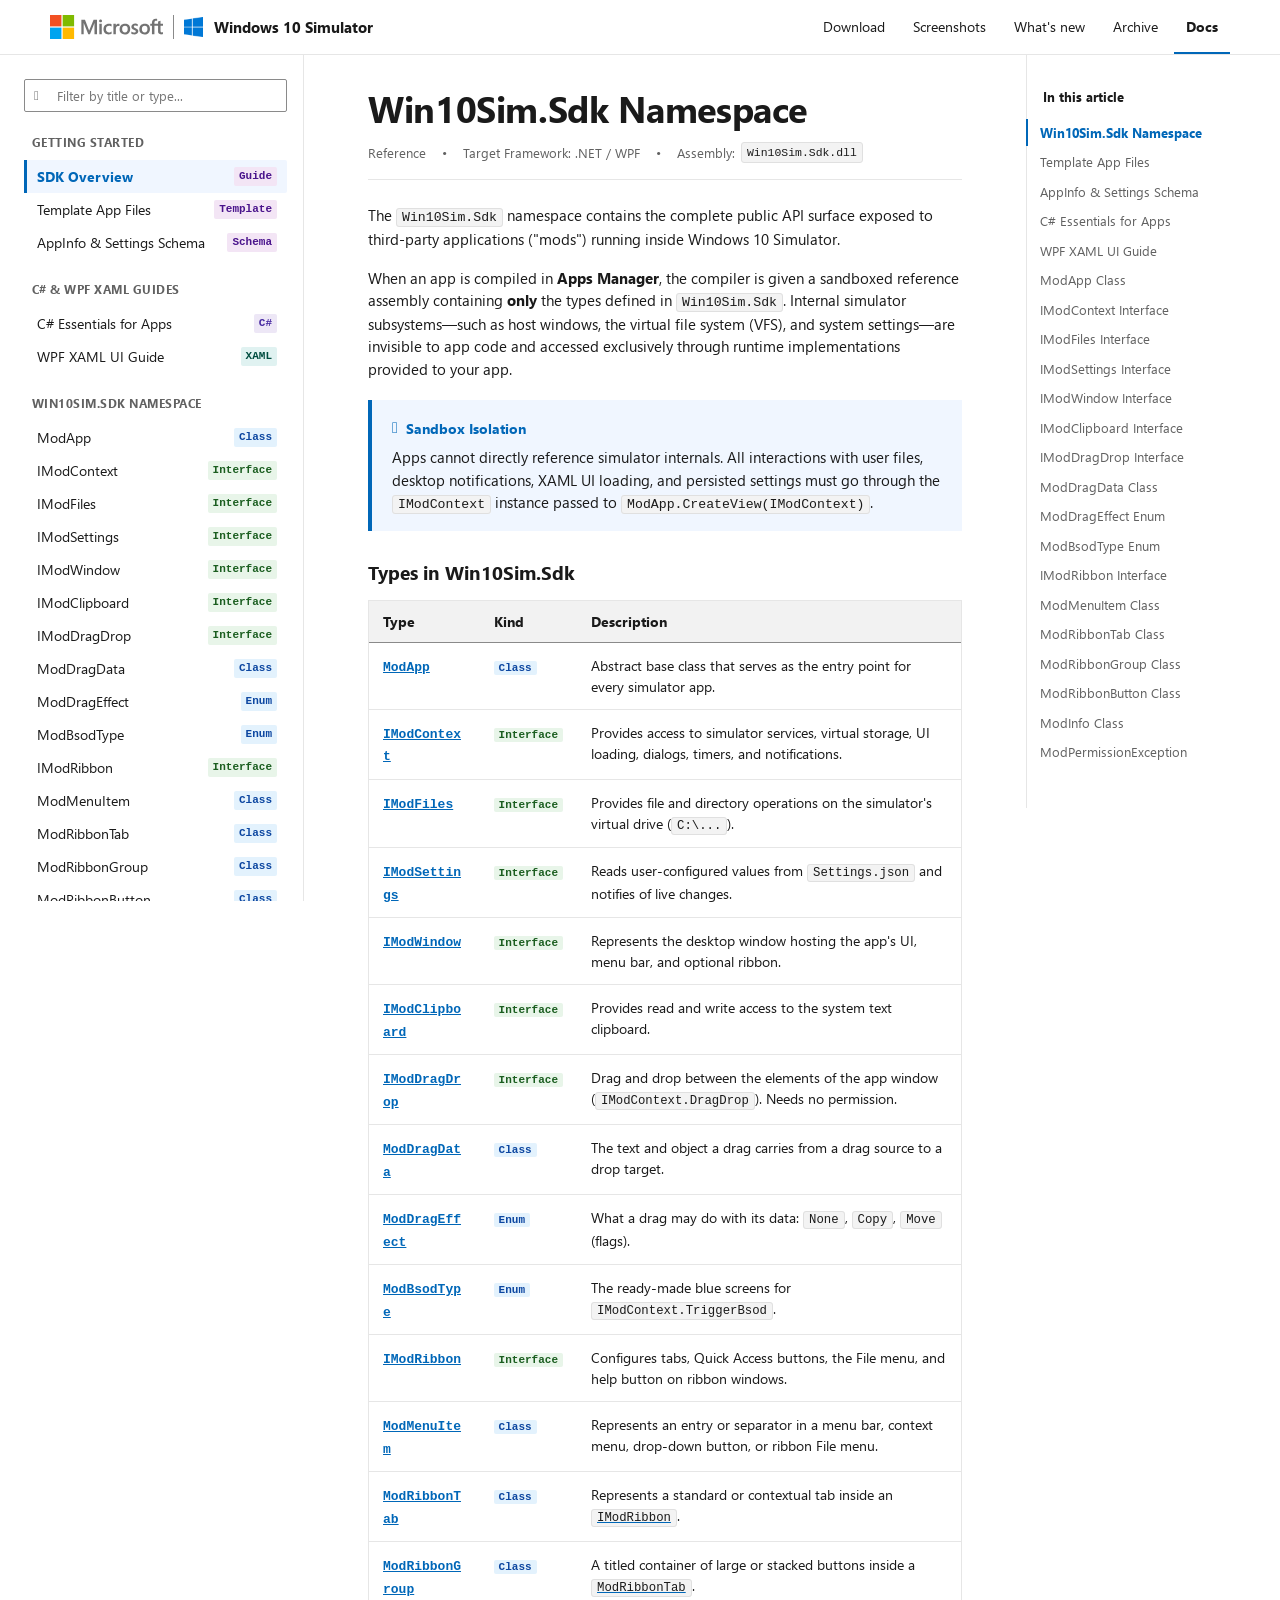
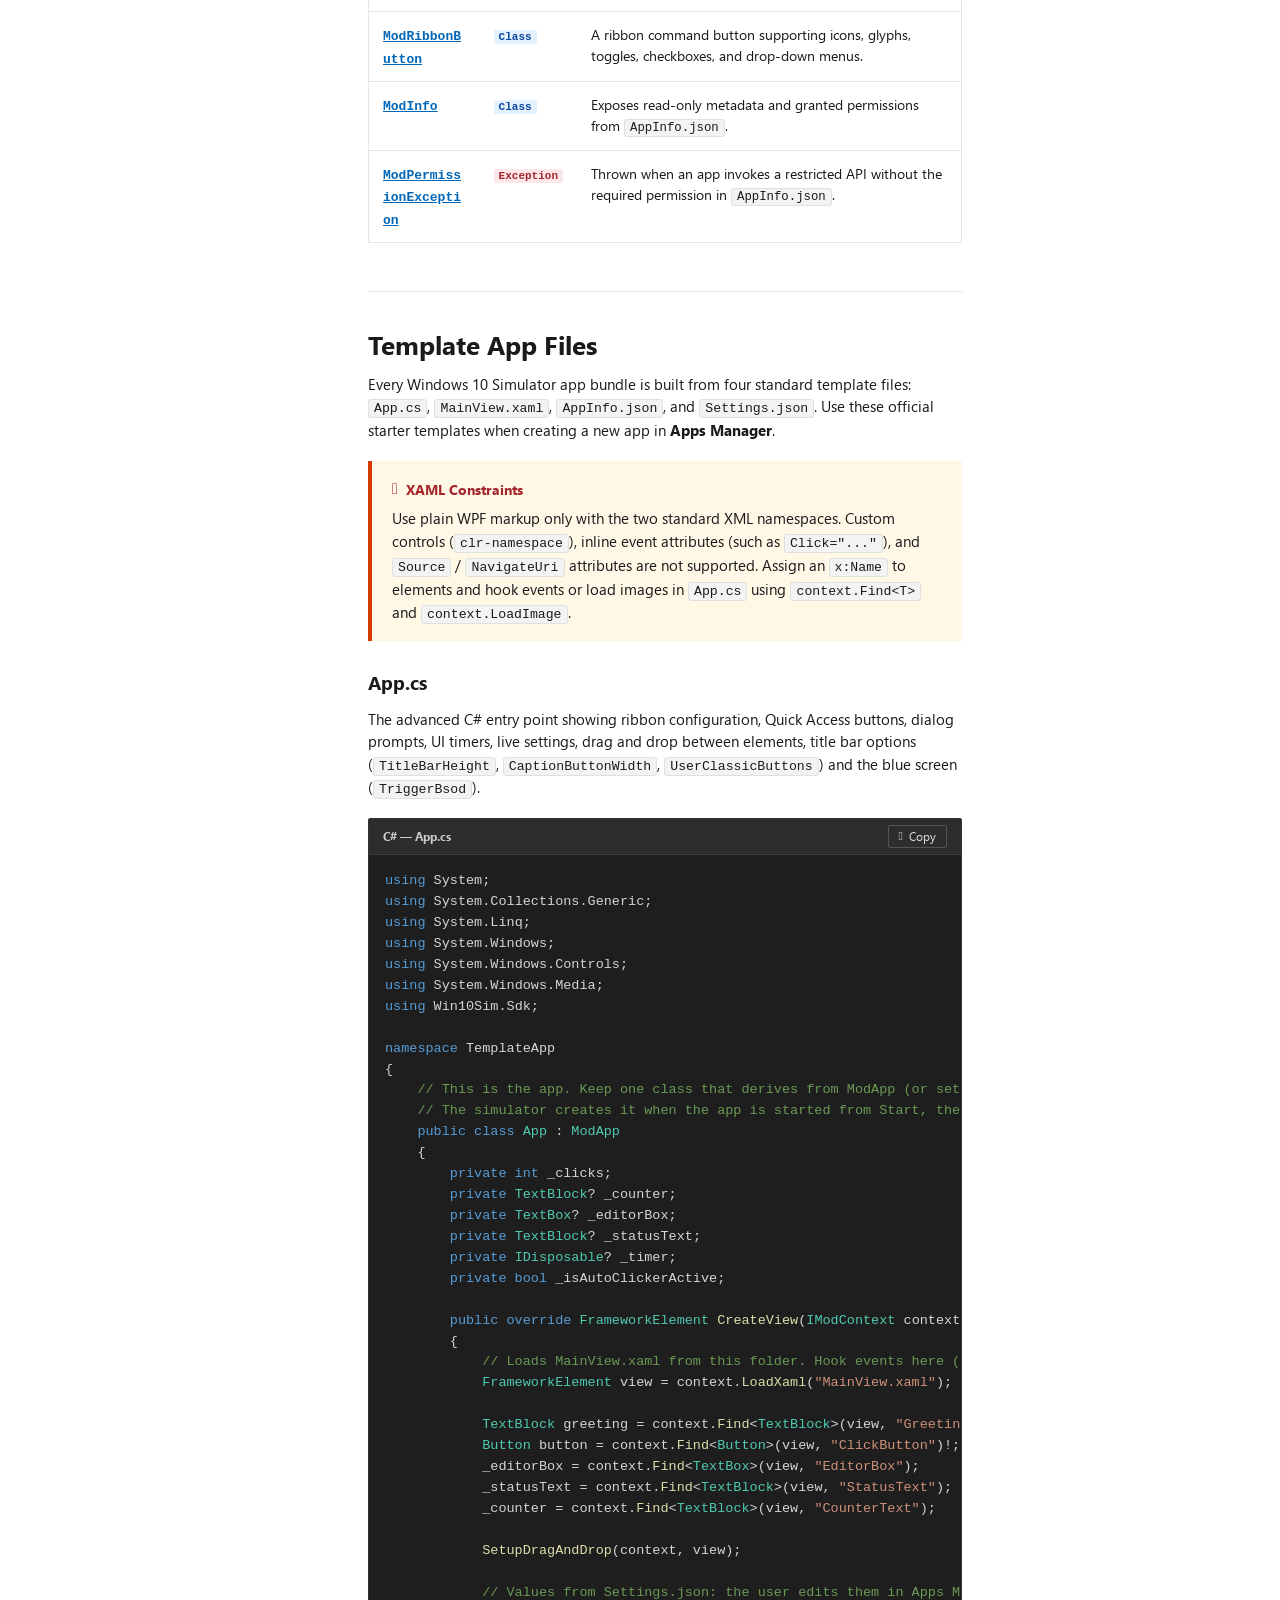
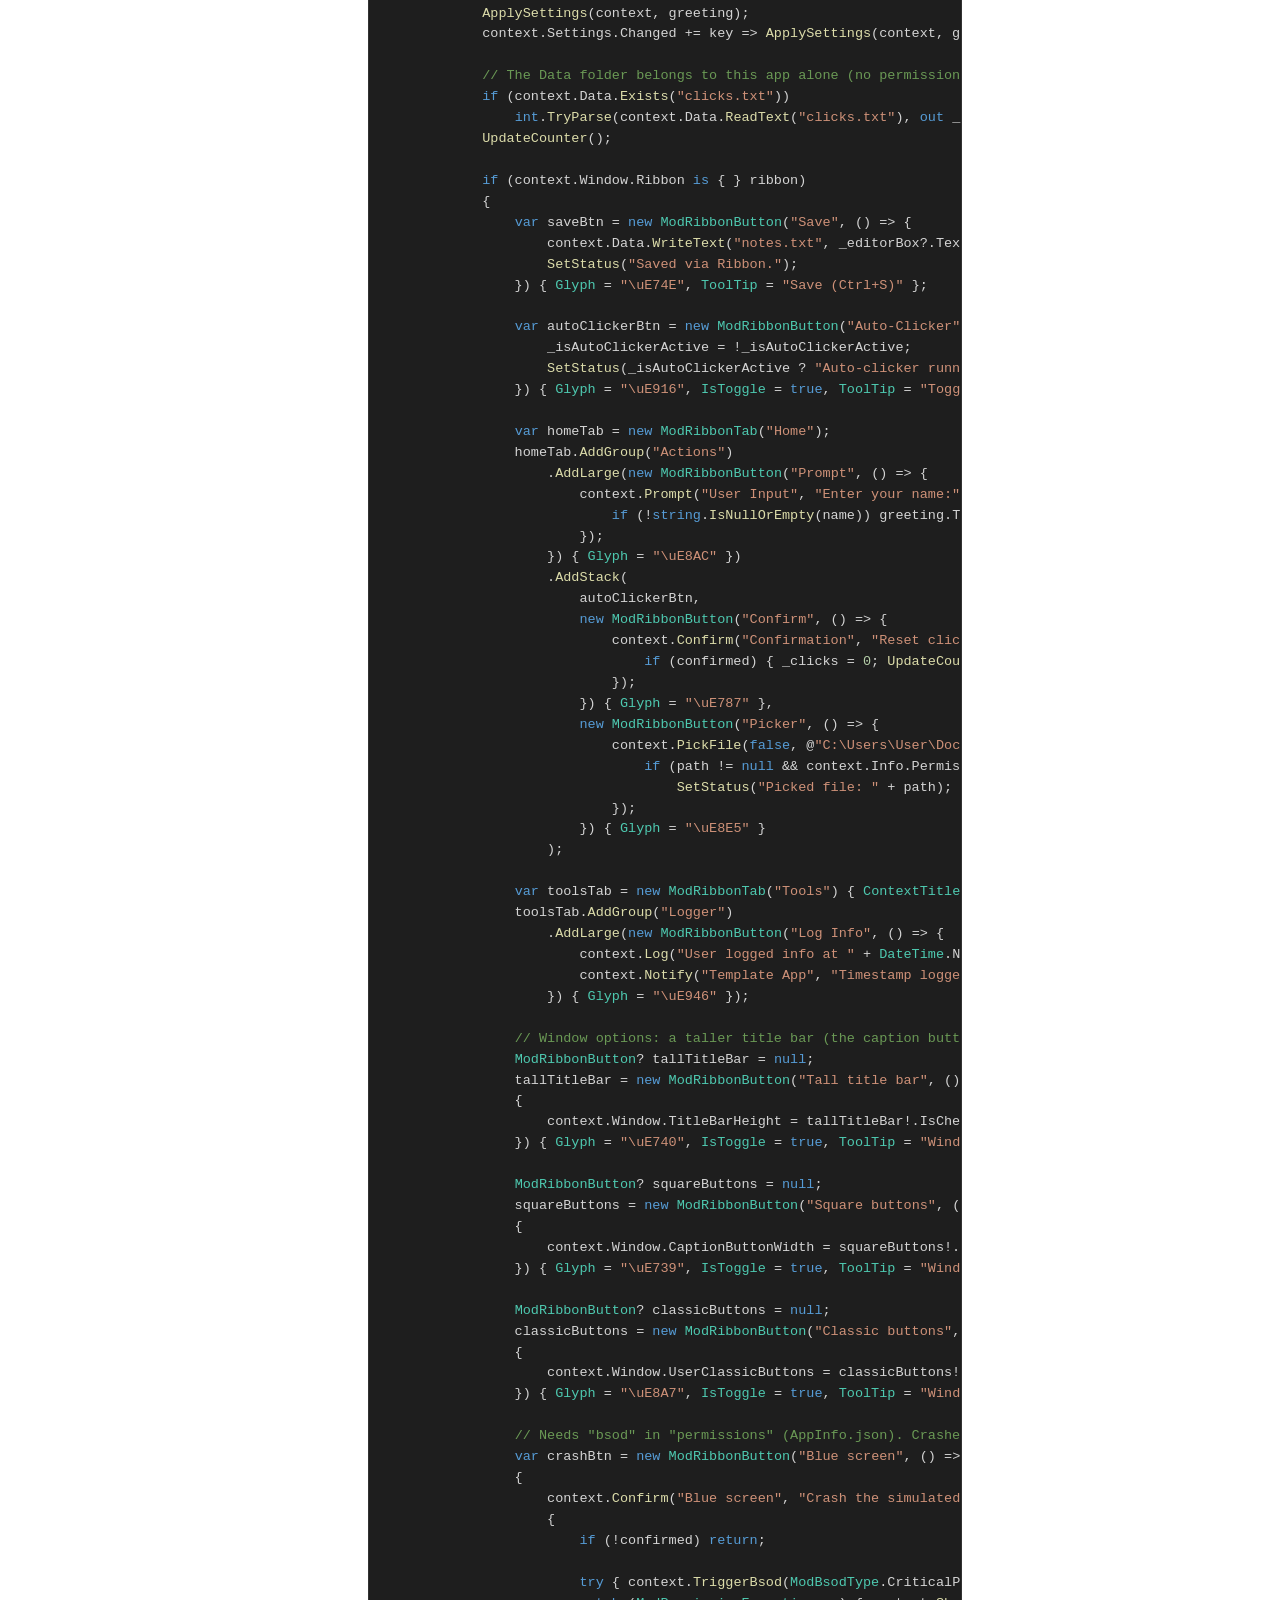
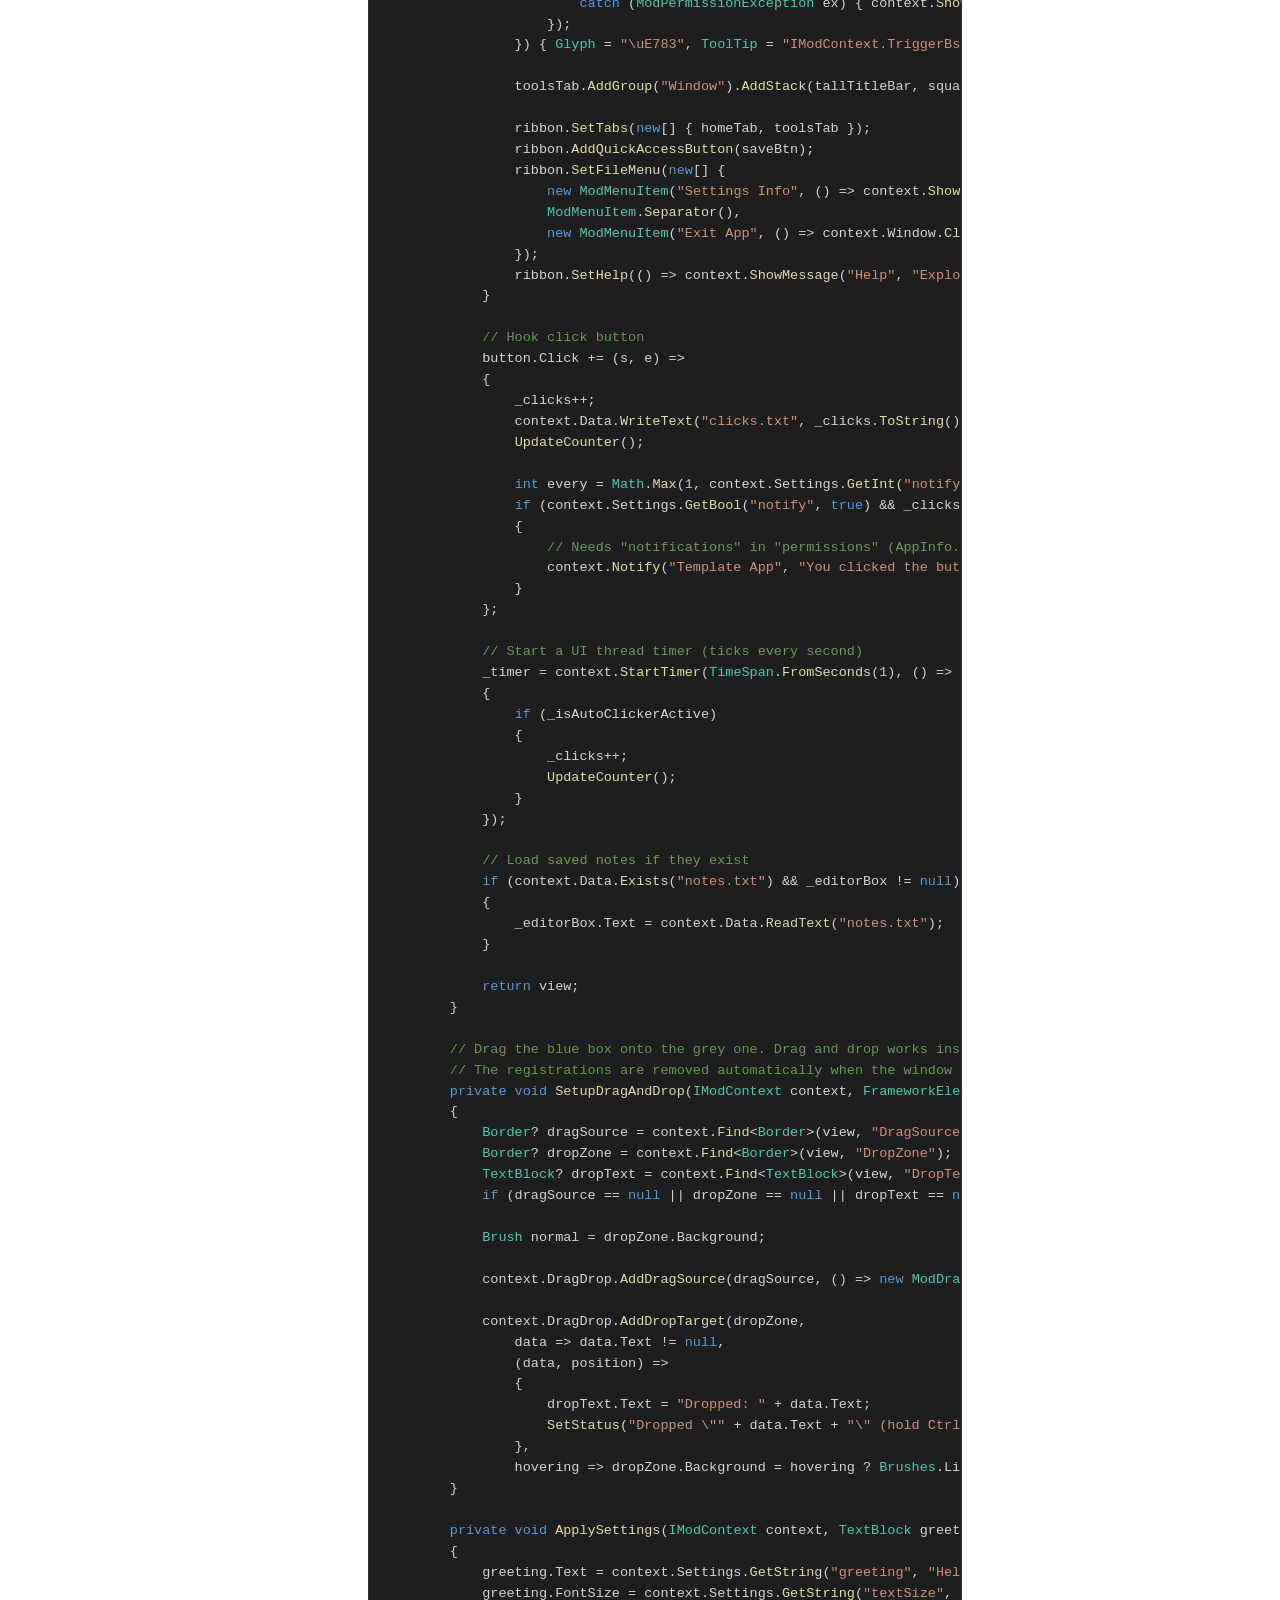
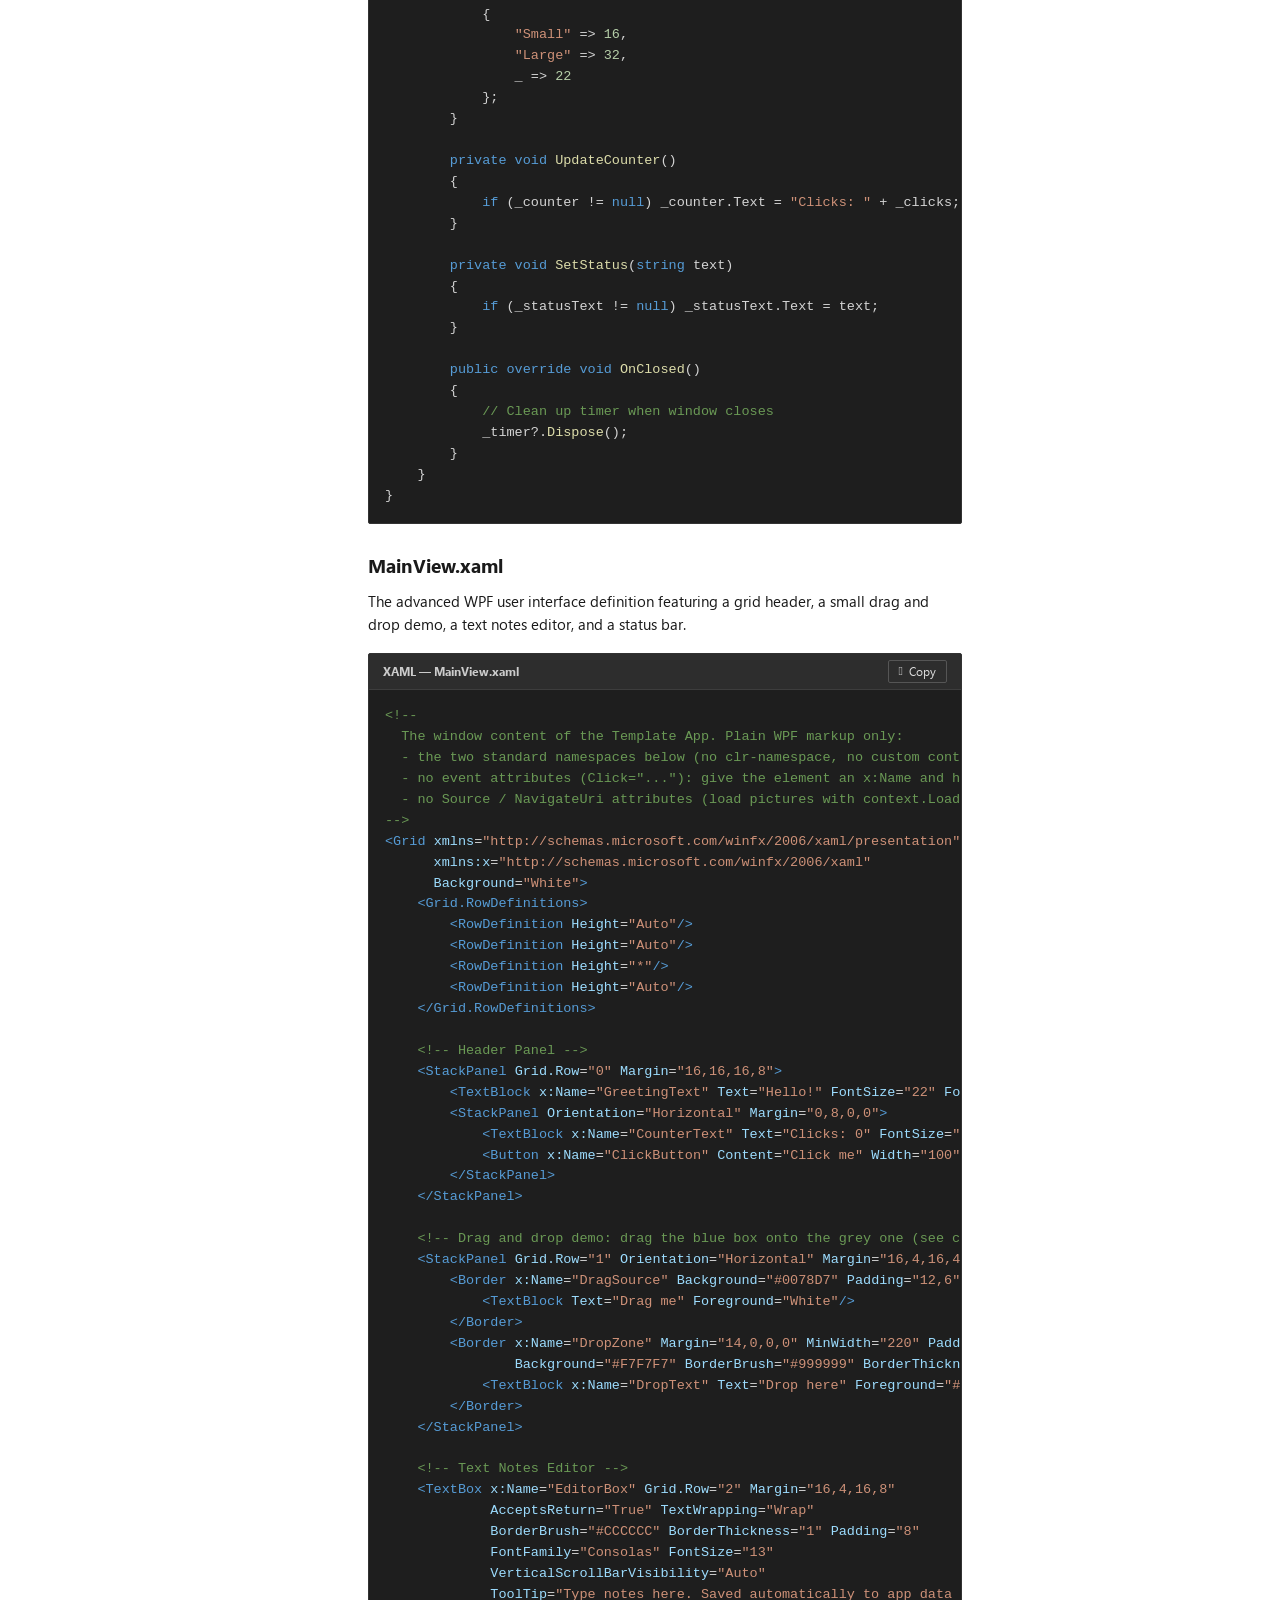
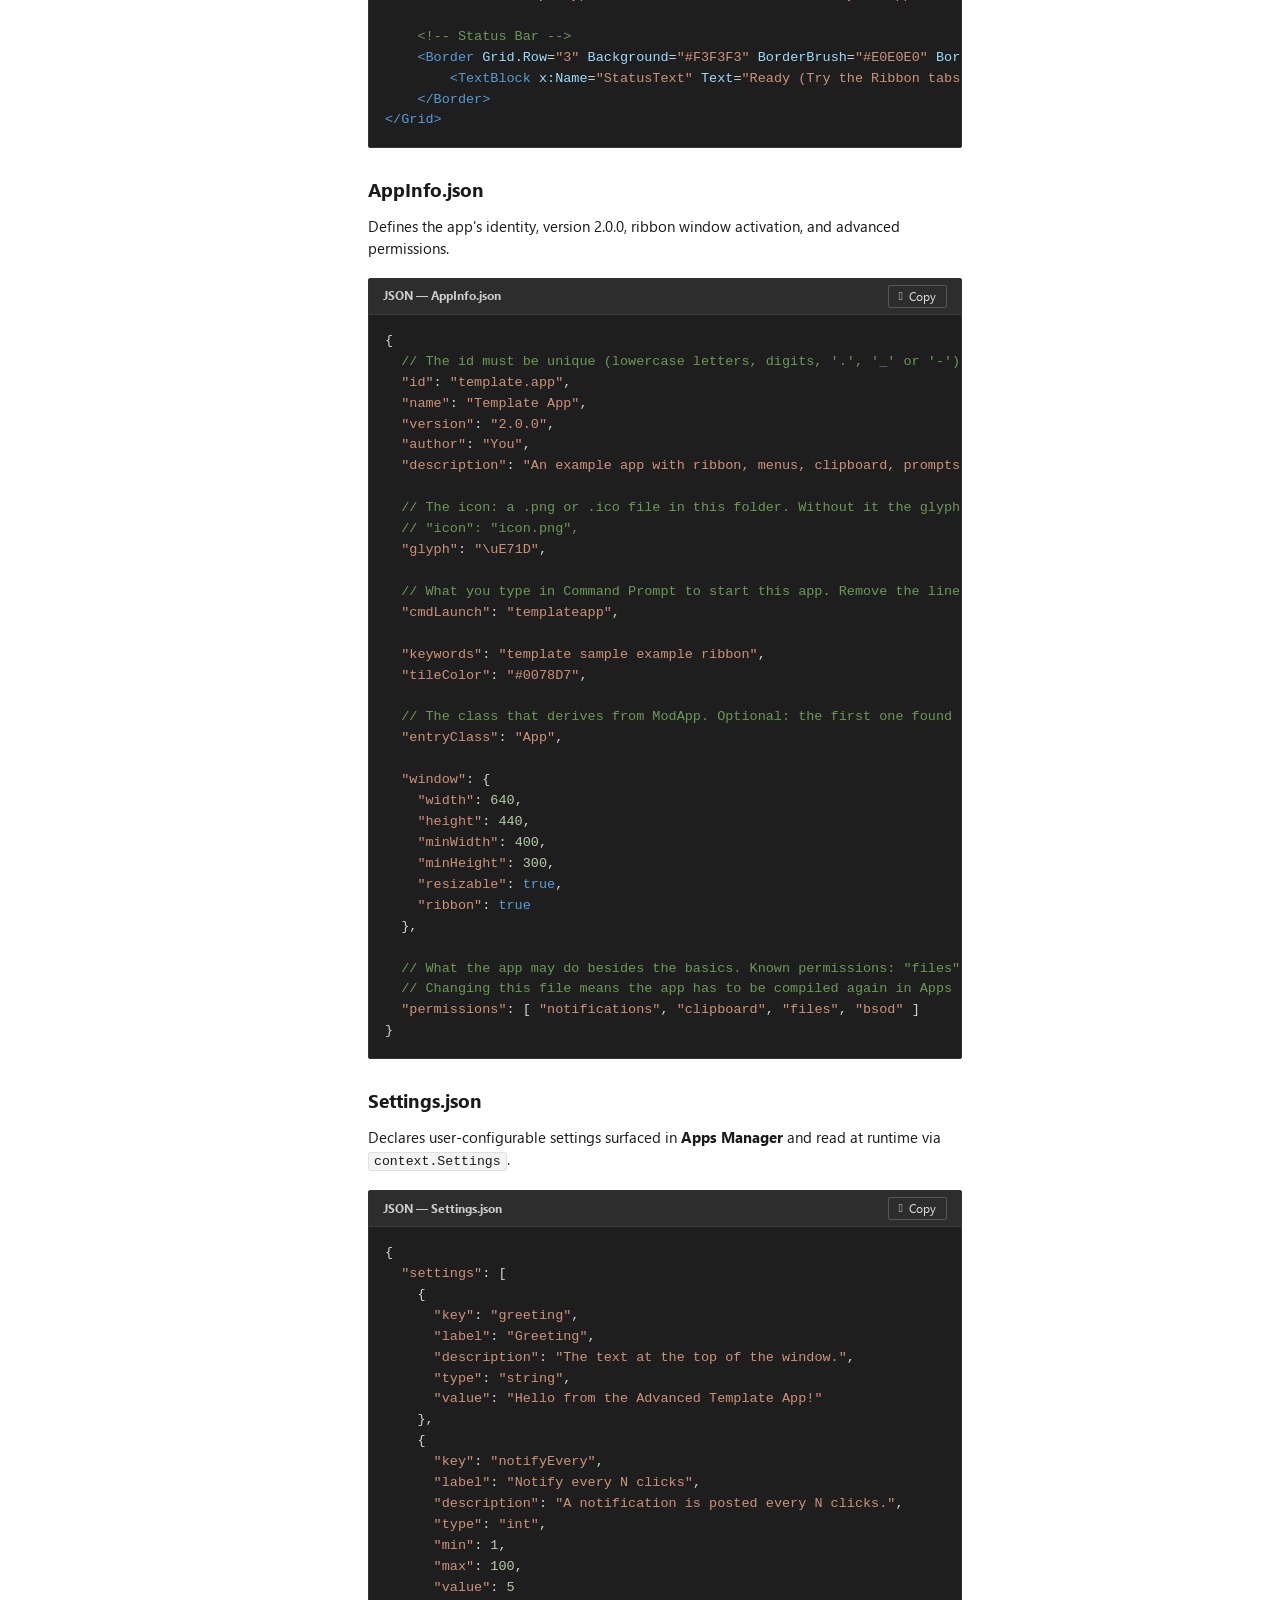
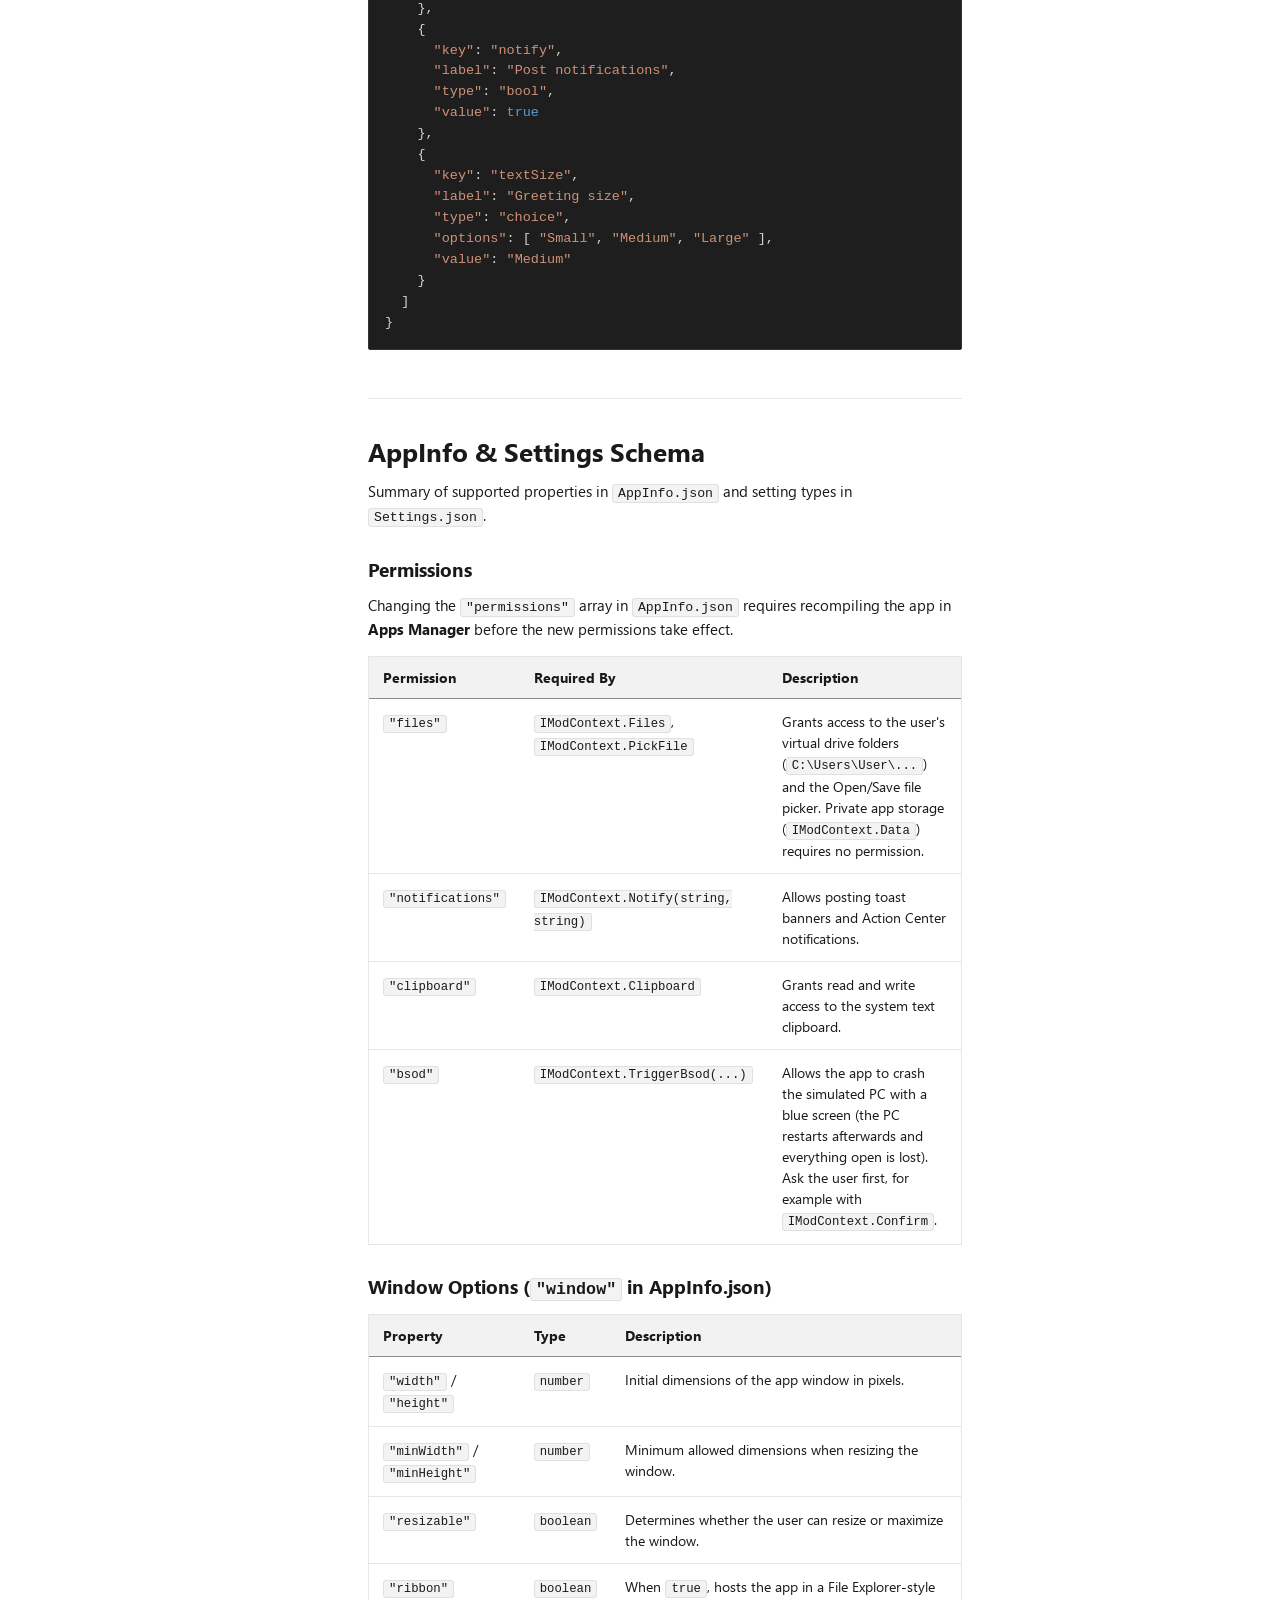
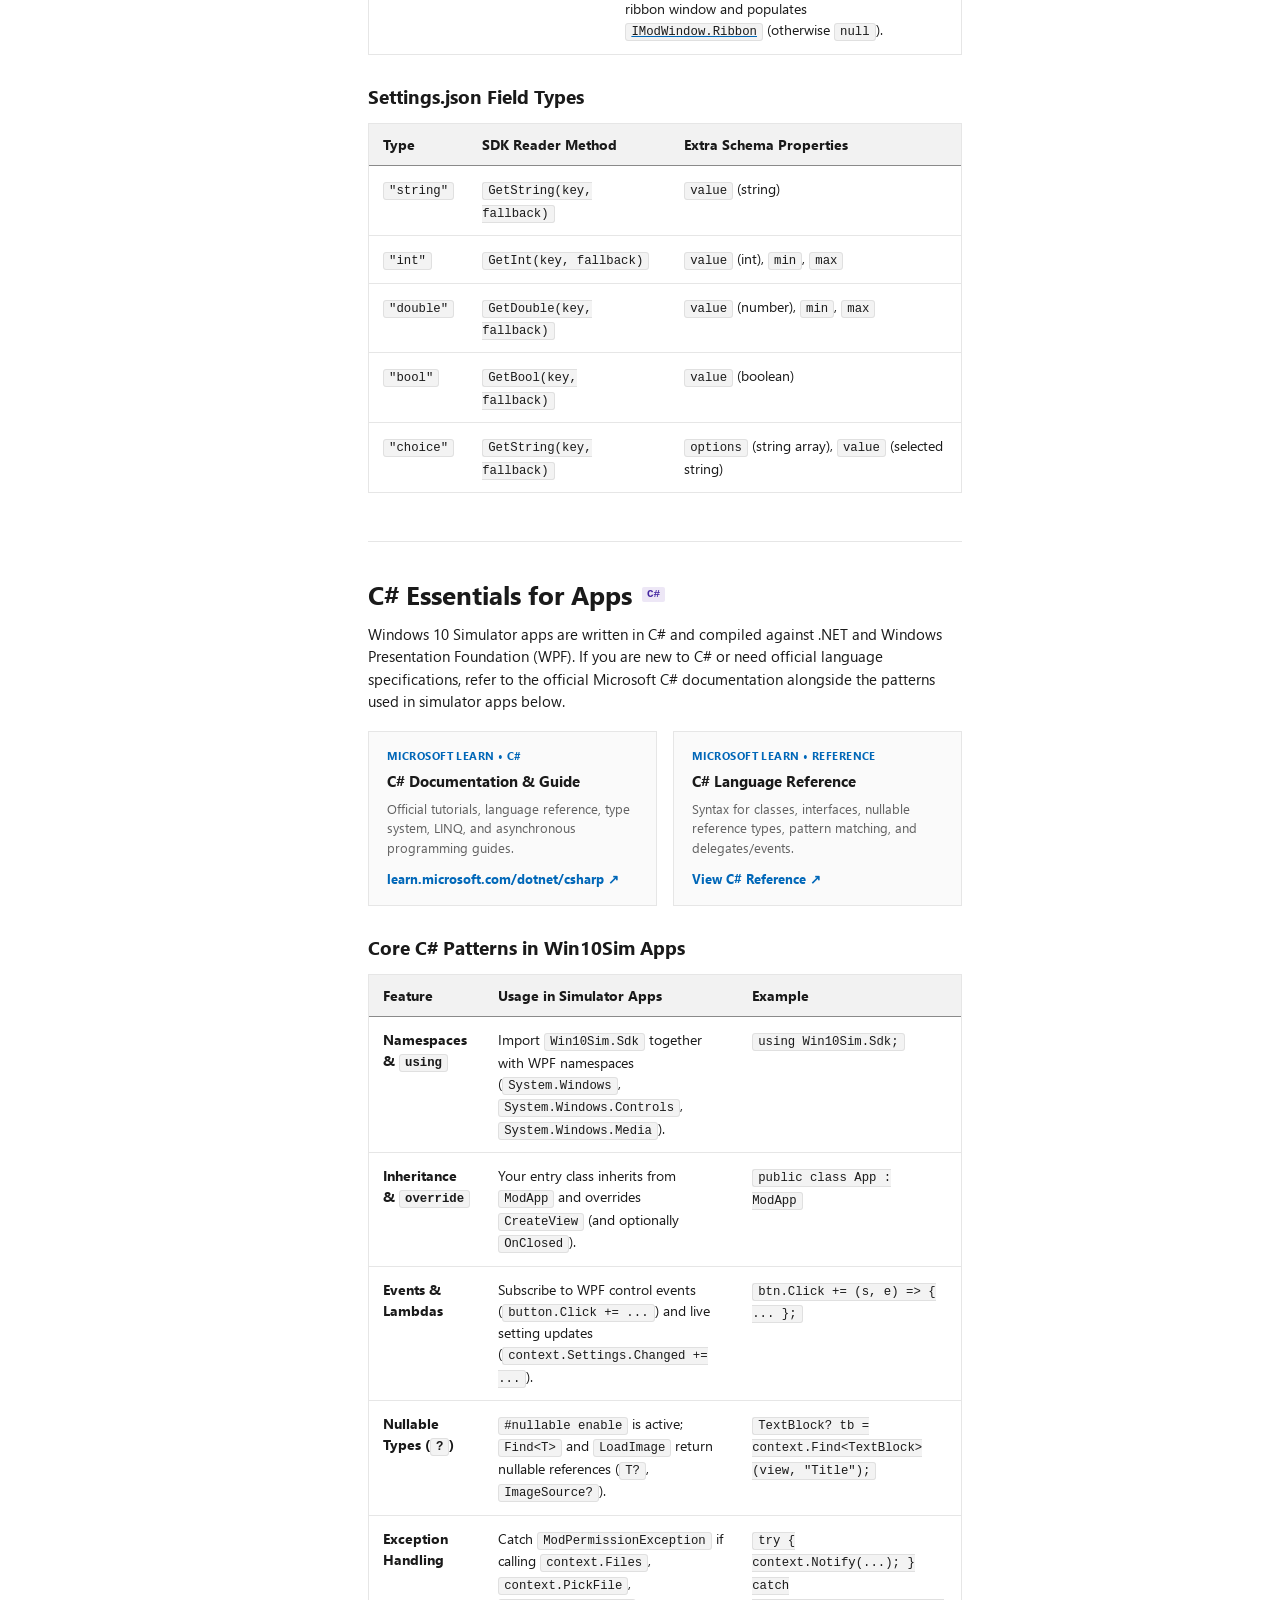
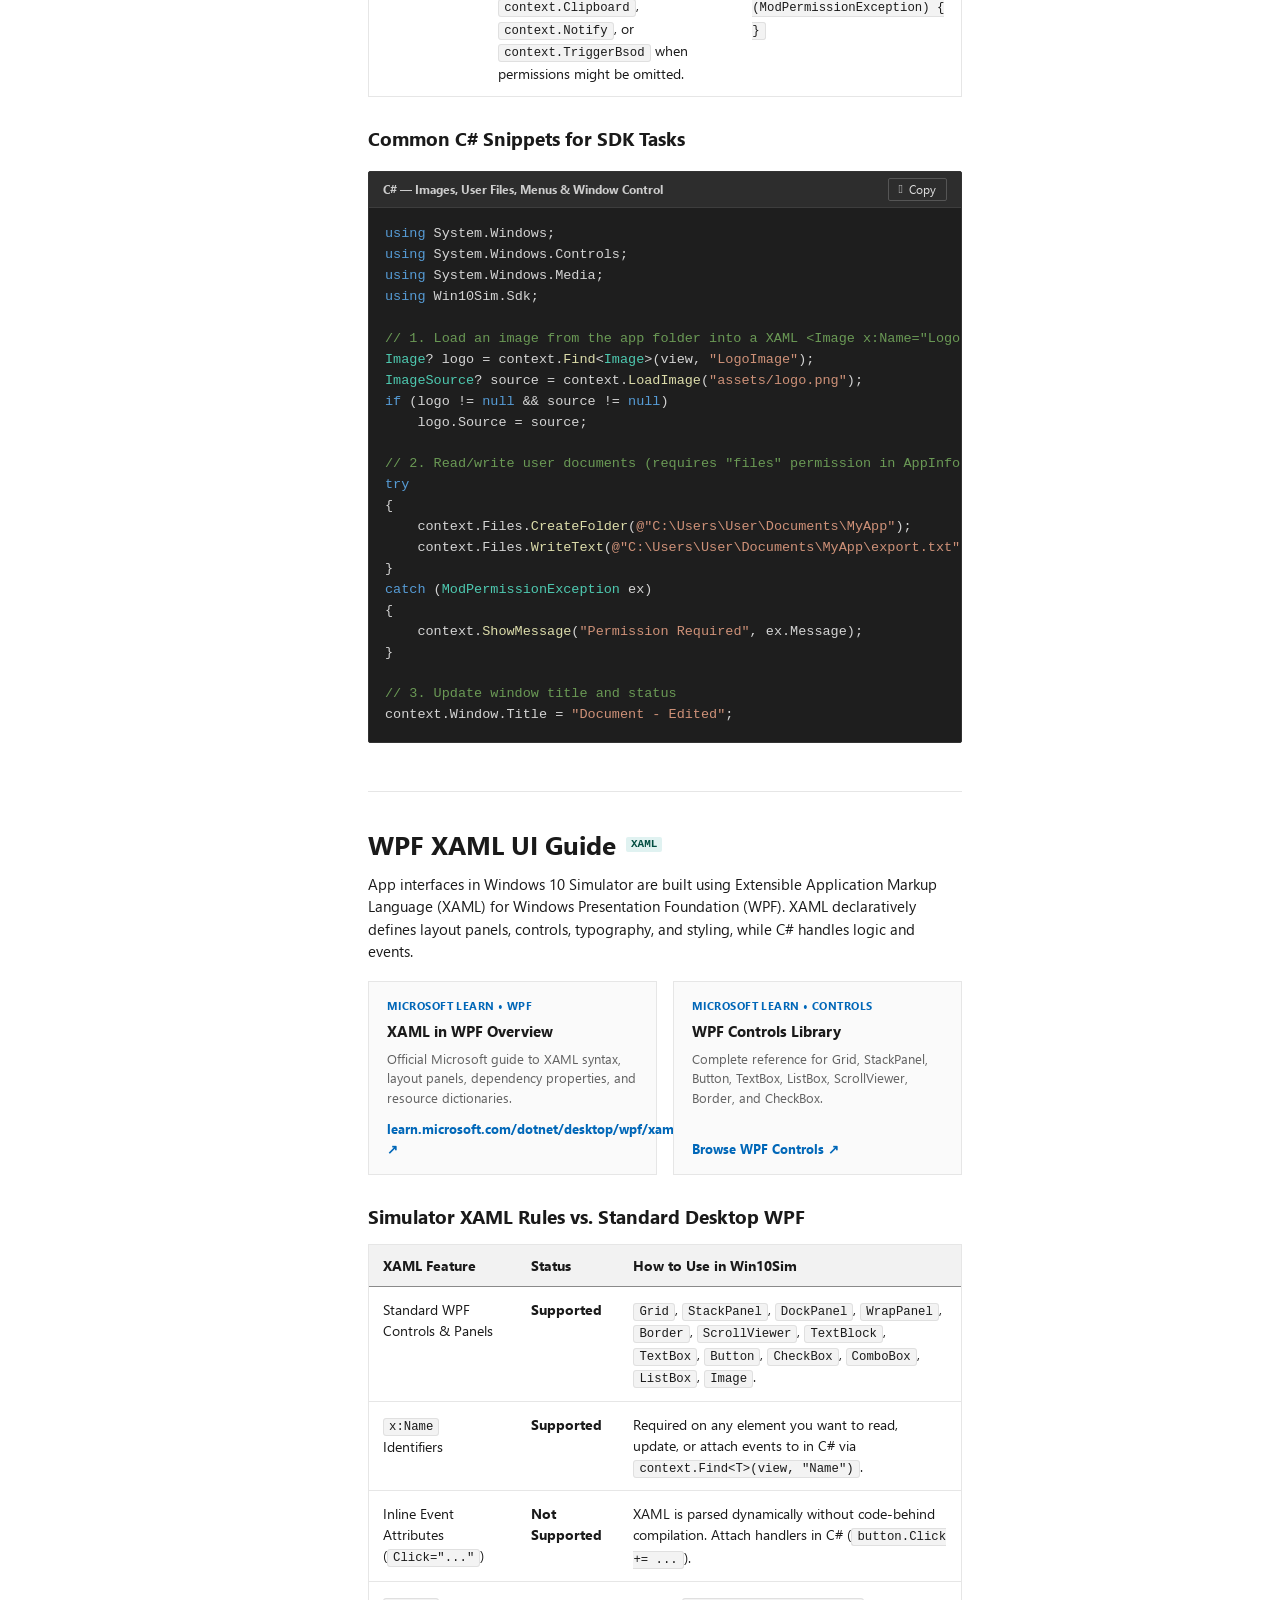
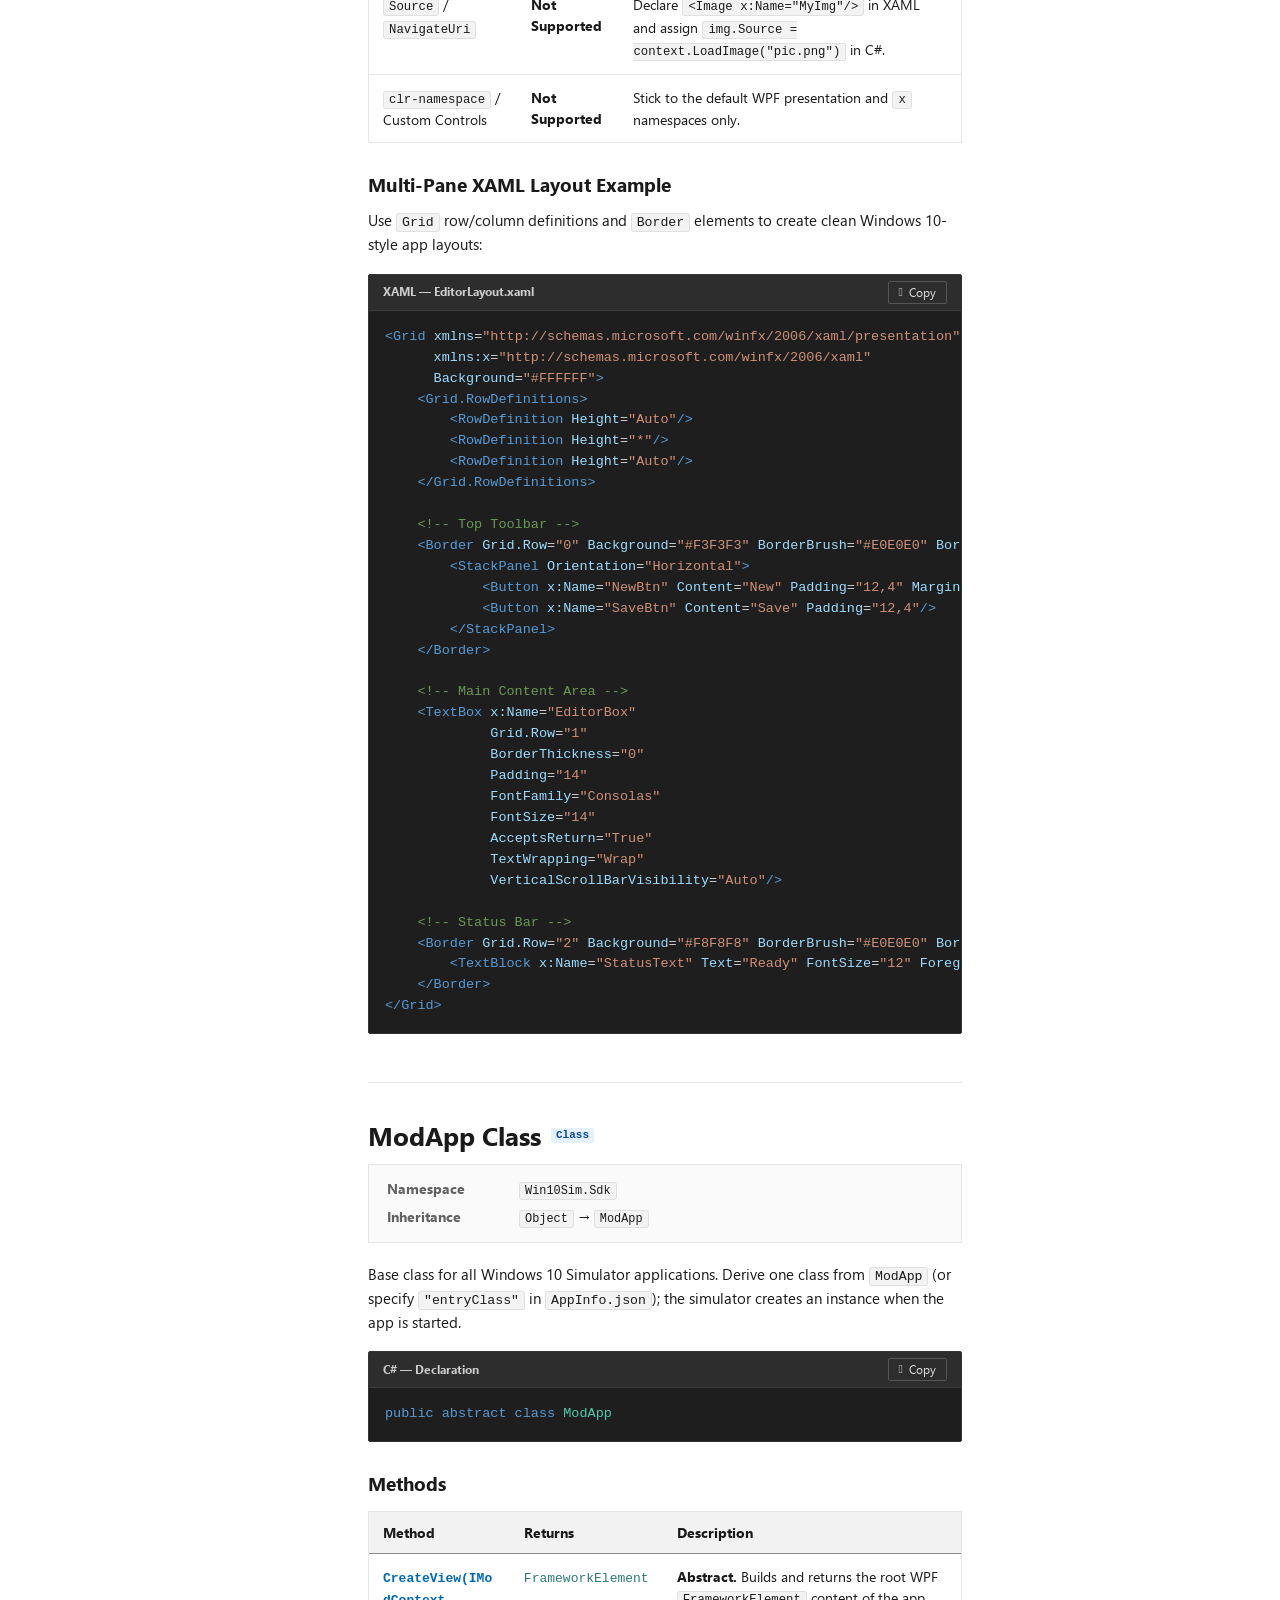
==== commit 15a74729: "Updated Docs" ====
--- a/docs.html
+++ b/docs.html
@@ -656,6 +656,10 @@
                     <li class="tree-item"><a href="#imodsettings"><span>IModSettings</span><span class="type-badge badge-interface">Interface</span></a></li>
                     <li class="tree-item"><a href="#imodwindow"><span>IModWindow</span><span class="type-badge badge-interface">Interface</span></a></li>
                     <li class="tree-item"><a href="#imodclipboard"><span>IModClipboard</span><span class="type-badge badge-interface">Interface</span></a></li>
+                    <li class="tree-item"><a href="#imoddragdrop"><span>IModDragDrop</span><span class="type-badge badge-interface">Interface</span></a></li>
+                    <li class="tree-item"><a href="#moddragdata"><span>ModDragData</span><span class="type-badge badge-class">Class</span></a></li>
+                    <li class="tree-item"><a href="#moddrageffect"><span>ModDragEffect</span><span class="type-badge badge-class">Enum</span></a></li>
+                    <li class="tree-item"><a href="#modbsodtype"><span>ModBsodType</span><span class="type-badge badge-class">Enum</span></a></li>
                     <li class="tree-item"><a href="#imodribbon"><span>IModRibbon</span><span class="type-badge badge-interface">Interface</span></a></li>
                     <li class="tree-item"><a href="#modmenuitem"><span>ModMenuItem</span><span class="type-badge badge-class">Class</span></a></li>
                     <li class="tree-item"><a href="#modribbontab"><span>ModRibbonTab</span><span class="type-badge badge-class">Class</span></a></li>
@@ -740,6 +744,26 @@
                                 <td>Provides read and write access to the system text clipboard.</td>
                             </tr>
                             <tr>
+                                <td><a href="#imoddragdrop" class="member-sig">IModDragDrop</a></td>
+                                <td><span class="type-badge badge-interface">Interface</span></td>
+                                <td>Drag and drop between the elements of the app window (<code>IModContext.DragDrop</code>). Needs no permission.</td>
+                            </tr>
+                            <tr>
+                                <td><a href="#moddragdata" class="member-sig">ModDragData</a></td>
+                                <td><span class="type-badge badge-class">Class</span></td>
+                                <td>The text and object a drag carries from a drag source to a drop target.</td>
+                            </tr>
+                            <tr>
+                                <td><a href="#moddrageffect" class="member-sig">ModDragEffect</a></td>
+                                <td><span class="type-badge badge-class">Enum</span></td>
+                                <td>What a drag may do with its data: <code>None</code>, <code>Copy</code>, <code>Move</code> (flags).</td>
+                            </tr>
+                            <tr>
+                                <td><a href="#modbsodtype" class="member-sig">ModBsodType</a></td>
+                                <td><span class="type-badge badge-class">Enum</span></td>
+                                <td>The ready-made blue screens for <code>IModContext.TriggerBsod</code>.</td>
+                            </tr>
+                            <tr>
                                 <td><a href="#imodribbon" class="member-sig">IModRibbon</a></td>
                                 <td><span class="type-badge badge-interface">Interface</span></td>
                                 <td>Configures tabs, Quick Access buttons, the File menu, and help button on ribbon windows.</td>
@@ -798,7 +822,7 @@
 
                 <h3>App.cs</h3>
                 <p>
-                    The advanced C# entry point showing ribbon configuration, Quick Access buttons, dialog prompts, UI timers, and live settings.
+                    The advanced C# entry point showing ribbon configuration, Quick Access buttons, dialog prompts, UI timers, live settings, drag and drop between elements, title bar options (<code>TitleBarHeight</code>, <code>CaptionButtonWidth</code>, <code>UserClassicButtons</code>) and the blue screen (<code>TriggerBsod</code>).
                 </p>
 
                 <div class="code-block-wrapper">
@@ -814,6 +838,7 @@
 <span class="tok-kw">using</span> System.Linq;
 <span class="tok-kw">using</span> System.Windows;
 <span class="tok-kw">using</span> System.Windows.Controls;
+<span class="tok-kw">using</span> System.Windows.Media;
 <span class="tok-kw">using</span> Win10Sim.Sdk;
 
 <span class="tok-kw">namespace</span> TemplateApp
@@ -840,6 +865,8 @@
             _statusText = context.<span class="tok-method">Find</span>&lt;<span class="tok-type">TextBlock</span>&gt;(view, <span class="tok-str">"StatusText"</span>);
             _counter = context.<span class="tok-method">Find</span>&lt;<span class="tok-type">TextBlock</span>&gt;(view, <span class="tok-str">"CounterText"</span>);
 
+            <span class="tok-method">SetupDragAndDrop</span>(context, view);
+
             <span class="tok-com">// Values from Settings.json: the user edits them in Apps Manager.</span>
             <span class="tok-method">ApplySettings</span>(context, greeting);
             context.Settings.Changed += key =&gt; <span class="tok-method">ApplySettings</span>(context, greeting);
@@ -854,47 +881,80 @@
                 <span class="tok-kw">var</span> saveBtn = <span class="tok-kw">new</span> <span class="tok-type">ModRibbonButton</span>(<span class="tok-str">"Save"</span>, () =&gt; {
                     context.Data.<span class="tok-method">WriteText</span>(<span class="tok-str">"notes.txt"</span>, _editorBox?.Text ?? <span class="tok-str">""</span>);
                     <span class="tok-method">SetStatus</span>(<span class="tok-str">"Saved via Ribbon."</span>);
-                }) { Glyph = <span class="tok-str">"\uE74E"</span>, ToolTip = <span class="tok-str">"Save (Ctrl+S)"</span> };
+                }) { <span class="tok-type">Glyph</span> = <span class="tok-str">"\uE74E"</span>, <span class="tok-type">ToolTip</span> = <span class="tok-str">"Save (Ctrl+S)"</span> };
 
                 <span class="tok-kw">var</span> autoClickerBtn = <span class="tok-kw">new</span> <span class="tok-type">ModRibbonButton</span>(<span class="tok-str">"Auto-Clicker"</span>, () =&gt; {
                     _isAutoClickerActive = !_isAutoClickerActive;
                     <span class="tok-method">SetStatus</span>(_isAutoClickerActive ? <span class="tok-str">"Auto-clicker running..."</span> : <span class="tok-str">"Auto-clicker paused."</span>);
-                }) { Glyph = <span class="tok-str">"\uE916"</span>, IsToggle = <span class="tok-kw">true</span>, ToolTip = <span class="tok-str">"Toggle background counter ticker"</span> };
+                }) { <span class="tok-type">Glyph</span> = <span class="tok-str">"\uE916"</span>, <span class="tok-type">IsToggle</span> = <span class="tok-kw">true</span>, <span class="tok-type">ToolTip</span> = <span class="tok-str">"Toggle background counter ticker"</span> };
 
                 <span class="tok-kw">var</span> homeTab = <span class="tok-kw">new</span> <span class="tok-type">ModRibbonTab</span>(<span class="tok-str">"Home"</span>);
                 homeTab.<span class="tok-method">AddGroup</span>(<span class="tok-str">"Actions"</span>)
                     .<span class="tok-method">AddLarge</span>(<span class="tok-kw">new</span> <span class="tok-type">ModRibbonButton</span>(<span class="tok-str">"Prompt"</span>, () =&gt; {
                         context.<span class="tok-method">Prompt</span>(<span class="tok-str">"User Input"</span>, <span class="tok-str">"Enter your name:"</span>, <span class="tok-str">"Guest"</span>, name =&gt; {
-                            <span class="tok-kw">if</span> (!string.<span class="tok-method">IsNullOrEmpty</span>(name)) greeting.Text = <span class="tok-str">"Hello, "</span> + name + <span class="tok-str">"!"</span>;
+                            <span class="tok-kw">if</span> (!<span class="tok-kw">string</span>.<span class="tok-method">IsNullOrEmpty</span>(name)) greeting.Text = <span class="tok-str">"Hello, "</span> + name + <span class="tok-str">"!"</span>;
                         });
-                    }) { Glyph = <span class="tok-str">"\uE8AC"</span> })
+                    }) { <span class="tok-type">Glyph</span> = <span class="tok-str">"\uE8AC"</span> })
                     .<span class="tok-method">AddStack</span>(
                         autoClickerBtn,
                         <span class="tok-kw">new</span> <span class="tok-type">ModRibbonButton</span>(<span class="tok-str">"Confirm"</span>, () =&gt; {
                             context.<span class="tok-method">Confirm</span>(<span class="tok-str">"Confirmation"</span>, <span class="tok-str">"Reset click counter?"</span>, confirmed =&gt; {
                                 <span class="tok-kw">if</span> (confirmed) { _clicks = <span class="tok-num">0</span>; <span class="tok-method">UpdateCounter</span>(); }
                             });
-                        }) { Glyph = <span class="tok-str">"\uE787"</span> },
+                        }) { <span class="tok-type">Glyph</span> = <span class="tok-str">"\uE787"</span> },
                         <span class="tok-kw">new</span> <span class="tok-type">ModRibbonButton</span>(<span class="tok-str">"Picker"</span>, () =&gt; {
-                            context.<span class="tok-method">PickFile</span>(<span class="tok-kw">false</span>, <span class="tok-str">@"C:\Users\User\Documents"</span>, <span class="tok-str">""</span>, path =&gt; {
+                            context.<span class="tok-method">PickFile</span>(<span class="tok-kw">false</span>, @<span class="tok-str">"C:\Users\User\Documents"</span>, <span class="tok-str">""</span>, path =&gt; {
                                 <span class="tok-kw">if</span> (path != <span class="tok-kw">null</span> &amp;&amp; context.Info.Permissions.<span class="tok-method">Contains</span>(<span class="tok-str">"files"</span>))
                                     <span class="tok-method">SetStatus</span>(<span class="tok-str">"Picked file: "</span> + path);
                             });
-                        }) { Glyph = <span class="tok-str">"\uE8E5"</span> }
+                        }) { <span class="tok-type">Glyph</span> = <span class="tok-str">"\uE8E5"</span> }
                     );
 
-                <span class="tok-kw">var</span> toolsTab = <span class="tok-kw">new</span> <span class="tok-type">ModRibbonTab</span>(<span class="tok-str">"Tools"</span>) { ContextTitle = <span class="tok-str">"Advanced Tools"</span>, ContextColor = <span class="tok-str">"#0078D7"</span> };
+                <span class="tok-kw">var</span> toolsTab = <span class="tok-kw">new</span> <span class="tok-type">ModRibbonTab</span>(<span class="tok-str">"Tools"</span>) { <span class="tok-type">ContextTitle</span> = <span class="tok-str">"Advanced Tools"</span>, <span class="tok-type">ContextColor</span> = <span class="tok-str">"#0078D7"</span> };
                 toolsTab.<span class="tok-method">AddGroup</span>(<span class="tok-str">"Logger"</span>)
                     .<span class="tok-method">AddLarge</span>(<span class="tok-kw">new</span> <span class="tok-type">ModRibbonButton</span>(<span class="tok-str">"Log Info"</span>, () =&gt; {
-                        context.<span class="tok-method">Log</span>(<span class="tok-str">"User logged info at "</span> + DateTime.Now);
+                        context.<span class="tok-method">Log</span>(<span class="tok-str">"User logged info at "</span> + <span class="tok-type">DateTime</span>.Now);
                         context.<span class="tok-method">Notify</span>(<span class="tok-str">"Template App"</span>, <span class="tok-str">"Timestamp logged to Apps Manager."</span>);
-                    }) { Glyph = <span class="tok-str">"\uE946"</span> });
+                    }) { <span class="tok-type">Glyph</span> = <span class="tok-str">"\uE946"</span> });
+
+                <span class="tok-com">// Window options: a taller title bar (the caption buttons adapt), square buttons and the classic button sizes</span>
+                <span class="tok-type">ModRibbonButton</span>? tallTitleBar = <span class="tok-kw">null</span>;
+                tallTitleBar = <span class="tok-kw">new</span> <span class="tok-type">ModRibbonButton</span>(<span class="tok-str">"Tall title bar"</span>, () =&gt;
+                {
+                    context.Window.TitleBarHeight = tallTitleBar!.IsChecked ? <span class="tok-num">40</span> : <span class="tok-num">30</span>;
+                }) { <span class="tok-type">Glyph</span> = <span class="tok-str">"\uE740"</span>, <span class="tok-type">IsToggle</span> = <span class="tok-kw">true</span>, <span class="tok-type">ToolTip</span> = <span class="tok-str">"Window.TitleBarHeight (24 to 80)"</span> };
+
+                <span class="tok-type">ModRibbonButton</span>? squareButtons = <span class="tok-kw">null</span>;
+                squareButtons = <span class="tok-kw">new</span> <span class="tok-type">ModRibbonButton</span>(<span class="tok-str">"Square buttons"</span>, () =&gt;
+                {
+                    context.Window.CaptionButtonWidth = squareButtons!.IsChecked ? context.Window.TitleBarHeight : <span class="tok-kw">double</span>.NaN;
+                }) { <span class="tok-type">Glyph</span> = <span class="tok-str">"\uE739"</span>, <span class="tok-type">IsToggle</span> = <span class="tok-kw">true</span>, <span class="tok-type">ToolTip</span> = <span class="tok-str">"Window.CaptionButtonWidth (NaN = automatic)"</span> };
+
+                <span class="tok-type">ModRibbonButton</span>? classicButtons = <span class="tok-kw">null</span>;
+                classicButtons = <span class="tok-kw">new</span> <span class="tok-type">ModRibbonButton</span>(<span class="tok-str">"Classic buttons"</span>, () =&gt;
+                {
+                    context.Window.UserClassicButtons = classicButtons!.IsChecked;
+                }) { <span class="tok-type">Glyph</span> = <span class="tok-str">"\uE8A7"</span>, <span class="tok-type">IsToggle</span> = <span class="tok-kw">true</span>, <span class="tok-type">ToolTip</span> = <span class="tok-str">"Window.UserClassicButtons"</span> };
+
+                <span class="tok-com">// Needs "bsod" in "permissions" (AppInfo.json). Crashes the simulated PC, then it restarts.</span>
+                <span class="tok-kw">var</span> crashBtn = <span class="tok-kw">new</span> <span class="tok-type">ModRibbonButton</span>(<span class="tok-str">"Blue screen"</span>, () =&gt;
+                {
+                    context.<span class="tok-method">Confirm</span>(<span class="tok-str">"Blue screen"</span>, <span class="tok-str">"Crash the simulated PC? Everything open will be lost."</span>, confirmed =&gt;
+                    {
+                        <span class="tok-kw">if</span> (!confirmed) <span class="tok-kw">return</span>;
+
+                        <span class="tok-kw">try</span> { context.<span class="tok-method">TriggerBsod</span>(<span class="tok-type">ModBsodType</span>.CriticalProcessDied); }
+                        <span class="tok-kw">catch</span> (<span class="tok-type">ModPermissionException</span> ex) { context.<span class="tok-method">ShowMessage</span>(<span class="tok-str">"Permission Required"</span>, ex.Message); }
+                    });
+                }) { <span class="tok-type">Glyph</span> = <span class="tok-str">"\uE783"</span>, <span class="tok-type">ToolTip</span> = <span class="tok-str">"IModContext.TriggerBsod"</span> };
+
+                toolsTab.<span class="tok-method">AddGroup</span>(<span class="tok-str">"Window"</span>).<span class="tok-method">AddStack</span>(tallTitleBar, squareButtons, classicButtons, crashBtn);
 
                 ribbon.<span class="tok-method">SetTabs</span>(<span class="tok-kw">new</span>[] { homeTab, toolsTab });
                 ribbon.<span class="tok-method">AddQuickAccessButton</span>(saveBtn);
                 ribbon.<span class="tok-method">SetFileMenu</span>(<span class="tok-kw">new</span>[] {
                     <span class="tok-kw">new</span> <span class="tok-type">ModMenuItem</span>(<span class="tok-str">"Settings Info"</span>, () =&gt; context.<span class="tok-method">ShowMessage</span>(<span class="tok-str">"Settings"</span>, <span class="tok-str">"Current greeting: "</span> + context.Settings.<span class="tok-method">GetString</span>(<span class="tok-str">"greeting"</span>))),
-                    ModMenuItem.<span class="tok-method">Separator</span>(),
+                    <span class="tok-type">ModMenuItem</span>.<span class="tok-method">Separator</span>(),
                     <span class="tok-kw">new</span> <span class="tok-type">ModMenuItem</span>(<span class="tok-str">"Exit App"</span>, () =&gt; context.Window.<span class="tok-method">Close</span>())
                 });
                 ribbon.<span class="tok-method">SetHelp</span>(() =&gt; context.<span class="tok-method">ShowMessage</span>(<span class="tok-str">"Help"</span>, <span class="tok-str">"Explore the ribbon tabs above!"</span>));
@@ -907,7 +967,7 @@
                 context.Data.<span class="tok-method">WriteText</span>(<span class="tok-str">"clicks.txt"</span>, _clicks.<span class="tok-method">ToString</span>());
                 <span class="tok-method">UpdateCounter</span>();
 
-                <span class="tok-kw">int</span> every = Math.<span class="tok-method">Max</span>(<span class="tok-num">1</span>, context.Settings.<span class="tok-method">GetInt</span>(<span class="tok-str">"notifyEvery"</span>, <span class="tok-num">5</span>));
+                <span class="tok-kw">int</span> every = <span class="tok-type">Math</span>.<span class="tok-method">Max</span>(<span class="tok-num">1</span>, context.Settings.<span class="tok-method">GetInt</span>(<span class="tok-str">"notifyEvery"</span>, <span class="tok-num">5</span>));
                 <span class="tok-kw">if</span> (context.Settings.<span class="tok-method">GetBool</span>(<span class="tok-str">"notify"</span>, <span class="tok-kw">true</span>) &amp;&amp; _clicks % every == <span class="tok-num">0</span>)
                 {
                     <span class="tok-com">// Needs "notifications" in "permissions" (AppInfo.json). Without it a ModPermissionException is thrown.</span>
@@ -916,7 +976,7 @@
             };
 
             <span class="tok-com">// Start a UI thread timer (ticks every second)</span>
-            _timer = context.<span class="tok-method">StartTimer</span>(TimeSpan.<span class="tok-method">FromSeconds</span>(<span class="tok-num">1</span>), () =&gt;
+            _timer = context.<span class="tok-method">StartTimer</span>(<span class="tok-type">TimeSpan</span>.<span class="tok-method">FromSeconds</span>(<span class="tok-num">1</span>), () =&gt;
             {
                 <span class="tok-kw">if</span> (_isAutoClickerActive)
                 {
@@ -932,6 +992,29 @@
             }
 
             <span class="tok-kw">return</span> view;
+        }
+
+        <span class="tok-com">// Drag the blue box onto the grey one. Drag and drop works inside the app window only and needs no permission.</span>
+        <span class="tok-com">// The registrations are removed automatically when the window closes (or Dispose() them yourself).</span>
+        <span class="tok-kw">private void</span> <span class="tok-method">SetupDragAndDrop</span>(<span class="tok-type">IModContext</span> context, <span class="tok-type">FrameworkElement</span> view)
+        {
+            <span class="tok-type">Border</span>? dragSource = context.<span class="tok-method">Find</span>&lt;<span class="tok-type">Border</span>&gt;(view, <span class="tok-str">"DragSource"</span>);
+            <span class="tok-type">Border</span>? dropZone = context.<span class="tok-method">Find</span>&lt;<span class="tok-type">Border</span>&gt;(view, <span class="tok-str">"DropZone"</span>);
+            <span class="tok-type">TextBlock</span>? dropText = context.<span class="tok-method">Find</span>&lt;<span class="tok-type">TextBlock</span>&gt;(view, <span class="tok-str">"DropText"</span>);
+            <span class="tok-kw">if</span> (dragSource == <span class="tok-kw">null</span> || dropZone == <span class="tok-kw">null</span> || dropText == <span class="tok-kw">null</span>) <span class="tok-kw">return</span>;
+
+            <span class="tok-type">Brush</span> normal = dropZone.Background;
+
+            context.DragDrop.<span class="tok-method">AddDragSource</span>(dragSource, () =&gt; <span class="tok-kw">new</span> <span class="tok-type">ModDragData</span>(<span class="tok-str">"Item #"</span> + (_clicks + <span class="tok-num">1</span>)));
+
+            context.DragDrop.<span class="tok-method">AddDropTarget</span>(dropZone,
+                data =&gt; data.Text != <span class="tok-kw">null</span>,                                   <span class="tok-com">// which drags are welcome</span>
+                (data, position) =&gt;                                          <span class="tok-com">// the drop</span>
+                {
+                    dropText.Text = <span class="tok-str">"Dropped: "</span> + data.Text;
+                    <span class="tok-method">SetStatus</span>(<span class="tok-str">"Dropped \""</span> + data.Text + <span class="tok-str">"\" (hold Ctrl while dropping for a copy)."</span>);
+                },
+                hovering =&gt; dropZone.Background = hovering ? <span class="tok-type">Brushes</span>.LightSkyBlue : normal);   <span class="tok-com">// highlight while over it</span>
         }
 
         <span class="tok-kw">private void</span> <span class="tok-method">ApplySettings</span>(<span class="tok-type">IModContext</span> context, <span class="tok-type">TextBlock</span> greeting)
@@ -966,7 +1049,7 @@
 
                 <h3>MainView.xaml</h3>
                 <p>
-                    The advanced WPF user interface definition featuring a grid header, text notes editor, and status bar.
+                    The advanced WPF user interface definition featuring a grid header, a small drag and drop demo, a text notes editor, and a status bar.
                 </p>
 
                 <div class="code-block-wrapper">
@@ -988,6 +1071,7 @@
       <span class="tok-attr">Background</span>=<span class="tok-str">"White"</span><span class="tok-tag">&gt;</span>
     <span class="tok-tag">&lt;Grid.RowDefinitions&gt;</span>
         <span class="tok-tag">&lt;RowDefinition</span> <span class="tok-attr">Height</span>=<span class="tok-str">"Auto"</span><span class="tok-tag">/&gt;</span>
+        <span class="tok-tag">&lt;RowDefinition</span> <span class="tok-attr">Height</span>=<span class="tok-str">"Auto"</span><span class="tok-tag">/&gt;</span>
         <span class="tok-tag">&lt;RowDefinition</span> <span class="tok-attr">Height</span>=<span class="tok-str">"*"</span><span class="tok-tag">/&gt;</span>
         <span class="tok-tag">&lt;RowDefinition</span> <span class="tok-attr">Height</span>=<span class="tok-str">"Auto"</span><span class="tok-tag">/&gt;</span>
     <span class="tok-tag">&lt;/Grid.RowDefinitions&gt;</span>
@@ -1001,8 +1085,19 @@
         <span class="tok-tag">&lt;/StackPanel&gt;</span>
     <span class="tok-tag">&lt;/StackPanel&gt;</span>
 
+    <span class="tok-com">&lt;!-- Drag and drop demo: drag the blue box onto the grey one (see context.DragDrop in App.cs) --&gt;</span>
+    <span class="tok-tag">&lt;StackPanel</span> <span class="tok-attr">Grid.Row</span>=<span class="tok-str">"1"</span> <span class="tok-attr">Orientation</span>=<span class="tok-str">"Horizontal"</span> <span class="tok-attr">Margin</span>=<span class="tok-str">"16,4,16,4"</span><span class="tok-tag">&gt;</span>
+        <span class="tok-tag">&lt;Border</span> <span class="tok-attr">x:Name</span>=<span class="tok-str">"DragSource"</span> <span class="tok-attr">Background</span>=<span class="tok-str">"#0078D7"</span> <span class="tok-attr">Padding</span>=<span class="tok-str">"12,6"</span> <span class="tok-attr">ToolTip</span>=<span class="tok-str">"Drag me onto the box on the right"</span><span class="tok-tag">&gt;</span>
+            <span class="tok-tag">&lt;TextBlock</span> <span class="tok-attr">Text</span>=<span class="tok-str">"Drag me"</span> <span class="tok-attr">Foreground</span>=<span class="tok-str">"White"</span><span class="tok-tag">/&gt;</span>
+        <span class="tok-tag">&lt;/Border&gt;</span>
+        <span class="tok-tag">&lt;Border</span> <span class="tok-attr">x:Name</span>=<span class="tok-str">"DropZone"</span> <span class="tok-attr">Margin</span>=<span class="tok-str">"14,0,0,0"</span> <span class="tok-attr">MinWidth</span>=<span class="tok-str">"220"</span> <span class="tok-attr">Padding</span>=<span class="tok-str">"12,6"</span>
+                <span class="tok-attr">Background</span>=<span class="tok-str">"#F7F7F7"</span> <span class="tok-attr">BorderBrush</span>=<span class="tok-str">"#999999"</span> <span class="tok-attr">BorderThickness</span>=<span class="tok-str">"1"</span><span class="tok-tag">&gt;</span>
+            <span class="tok-tag">&lt;TextBlock</span> <span class="tok-attr">x:Name</span>=<span class="tok-str">"DropText"</span> <span class="tok-attr">Text</span>=<span class="tok-str">"Drop here"</span> <span class="tok-attr">Foreground</span>=<span class="tok-str">"#666666"</span><span class="tok-tag">/&gt;</span>
+        <span class="tok-tag">&lt;/Border&gt;</span>
+    <span class="tok-tag">&lt;/StackPanel&gt;</span>
+
     <span class="tok-com">&lt;!-- Text Notes Editor --&gt;</span>
-    <span class="tok-tag">&lt;TextBox</span> <span class="tok-attr">x:Name</span>=<span class="tok-str">"EditorBox"</span> <span class="tok-attr">Grid.Row</span>=<span class="tok-str">"1"</span> <span class="tok-attr">Margin</span>=<span class="tok-str">"16,4,16,8"</span>
+    <span class="tok-tag">&lt;TextBox</span> <span class="tok-attr">x:Name</span>=<span class="tok-str">"EditorBox"</span> <span class="tok-attr">Grid.Row</span>=<span class="tok-str">"2"</span> <span class="tok-attr">Margin</span>=<span class="tok-str">"16,4,16,8"</span>
              <span class="tok-attr">AcceptsReturn</span>=<span class="tok-str">"True"</span> <span class="tok-attr">TextWrapping</span>=<span class="tok-str">"Wrap"</span>
              <span class="tok-attr">BorderBrush</span>=<span class="tok-str">"#CCCCCC"</span> <span class="tok-attr">BorderThickness</span>=<span class="tok-str">"1"</span> <span class="tok-attr">Padding</span>=<span class="tok-str">"8"</span>
              <span class="tok-attr">FontFamily</span>=<span class="tok-str">"Consolas"</span> <span class="tok-attr">FontSize</span>=<span class="tok-str">"13"</span>
@@ -1010,7 +1105,7 @@
              <span class="tok-attr">ToolTip</span>=<span class="tok-str">"Type notes here. Saved automatically to app data folder."</span><span class="tok-tag">/&gt;</span>
 
     <span class="tok-com">&lt;!-- Status Bar --&gt;</span>
-    <span class="tok-tag">&lt;Border</span> <span class="tok-attr">Grid.Row</span>=<span class="tok-str">"2"</span> <span class="tok-attr">Background</span>=<span class="tok-str">"#F3F3F3"</span> <span class="tok-attr">BorderBrush</span>=<span class="tok-str">"#E0E0E0"</span> <span class="tok-attr">BorderThickness</span>=<span class="tok-str">"0,1,0,0"</span> <span class="tok-attr">Padding</span>=<span class="tok-str">"12,6"</span><span class="tok-tag">&gt;</span>
+    <span class="tok-tag">&lt;Border</span> <span class="tok-attr">Grid.Row</span>=<span class="tok-str">"3"</span> <span class="tok-attr">Background</span>=<span class="tok-str">"#F3F3F3"</span> <span class="tok-attr">BorderBrush</span>=<span class="tok-str">"#E0E0E0"</span> <span class="tok-attr">BorderThickness</span>=<span class="tok-str">"0,1,0,0"</span> <span class="tok-attr">Padding</span>=<span class="tok-str">"12,6"</span><span class="tok-tag">&gt;</span>
         <span class="tok-tag">&lt;TextBlock</span> <span class="tok-attr">x:Name</span>=<span class="tok-str">"StatusText"</span> <span class="tok-attr">Text</span>=<span class="tok-str">"Ready (Try the Ribbon tabs and Menu bar above!)"</span> <span class="tok-attr">FontSize</span>=<span class="tok-str">"11"</span> <span class="tok-attr">Foreground</span>=<span class="tok-str">"#666666"</span><span class="tok-tag">/&gt;</span>
     <span class="tok-tag">&lt;/Border&gt;</span>
 <span class="tok-tag">&lt;/Grid&gt;</span></code></pre>
@@ -1035,7 +1130,7 @@
   <span class="tok-str">"name"</span>: <span class="tok-str">"Template App"</span>,
   <span class="tok-str">"version"</span>: <span class="tok-str">"2.0.0"</span>,
   <span class="tok-str">"author"</span>: <span class="tok-str">"You"</span>,
-  <span class="tok-str">"description"</span>: <span class="tok-str">"An example app with ribbon, menus, clipboard, prompts, and timers."</span>,
+  <span class="tok-str">"description"</span>: <span class="tok-str">"An example app with ribbon, menus, clipboard, prompts, timers, drag and drop and window options."</span>,
 
   <span class="tok-com">// The icon: a .png or .ico file in this folder. Without it the glyph below (Segoe MDL2 Assets) is used.</span>
   <span class="tok-com">// "icon": "icon.png",</span>
@@ -1059,9 +1154,9 @@
     <span class="tok-str">"ribbon"</span>: <span class="tok-kw">true</span>
   },
 
-  <span class="tok-com">// What the app may do besides the basics. Known permissions: "files", "notifications", "clipboard".</span>
+  <span class="tok-com">// What the app may do besides the basics. Known permissions: "files", "notifications", "clipboard", "bsod" (blue screen).</span>
   <span class="tok-com">// Changing this file means the app has to be compiled again in Apps Manager.</span>
-  <span class="tok-str">"permissions"</span>: [ <span class="tok-str">"notifications"</span>, <span class="tok-str">"clipboard"</span>, <span class="tok-str">"files"</span> ]
+  <span class="tok-str">"permissions"</span>: [ <span class="tok-str">"notifications"</span>, <span class="tok-str">"clipboard"</span>, <span class="tok-str">"files"</span>, <span class="tok-str">"bsod"</span> ]
 }</code></pre>
                 </div>
 
@@ -1150,6 +1245,11 @@
                                 <td><code>IModContext.Clipboard</code></td>
                                 <td>Grants read and write access to the system text clipboard.</td>
                             </tr>
+                            <tr>
+                                <td><code>"bsod"</code></td>
+                                <td><code>IModContext.TriggerBsod(...)</code></td>
+                                <td>Allows the app to crash the simulated PC with a blue screen (the PC restarts afterwards and everything open is lost). Ask the user first, for example with <code>IModContext.Confirm</code>.</td>
+                            </tr>
                         </tbody>
                     </table>
                 </div>
@@ -1292,7 +1392,7 @@
                             </tr>
                             <tr>
                                 <td><strong>Exception Handling</strong></td>
-                                <td>Catch <code>ModPermissionException</code> if calling <code>context.Files</code>, <code>context.PickFile</code>, <code>context.Clipboard</code>, or <code>context.Notify</code> when permissions might be omitted.</td>
+                                <td>Catch <code>ModPermissionException</code> if calling <code>context.Files</code>, <code>context.PickFile</code>, <code>context.Clipboard</code>, <code>context.Notify</code>, or <code>context.TriggerBsod</code> when permissions might be omitted.</td>
                                 <td><code>try { context.Notify(...); } catch (ModPermissionException) { }</code></td>
                             </tr>
                         </tbody>
@@ -1593,6 +1693,11 @@
                                     <div><span class="perm-pill">Requires "clipboard" permission</span></div>
                                 </td>
                             </tr>
+                            <tr>
+                                <td><span class="member-sig">DragDrop</span></td>
+                                <td><a href="#imoddragdrop" class="member-type">IModDragDrop</a></td>
+                                <td>Drag and drop between the elements of the app window. Needs no permission.</td>
+                            </tr>
                         </tbody>
                     </table>
                 </div>
@@ -1668,6 +1773,22 @@
                                 <td><span class="member-sig">StartTimer(TimeSpan interval, Action tick)</span></td>
                                 <td><span class="member-type">IDisposable</span></td>
                                 <td>Calls <code>tick</code> on the UI thread every <code>interval</code> (at least 50 ms, at most 16 timers per app). Dispose the result to stop it; timers are also stopped when the window closes.</td>
+                            </tr>
+                            <tr>
+                                <td><span class="member-sig">TriggerBsod(ModBsodType type)</span></td>
+                                <td><span class="member-type">void</span></td>
+                                <td>
+                                    Crashes the simulated PC with a blue screen, then restarts it (everything open is lost). See <a href="#modbsodtype"><code>ModBsodType</code></a>.
+                                    <div><span class="perm-pill">Requires "bsod" permission</span></div>
+                                </td>
+                            </tr>
+                            <tr>
+                                <td><span class="member-sig">TriggerBsod(string stopCode, string? whatFailed = null)</span></td>
+                                <td><span class="member-type">void</span></td>
+                                <td>
+                                    Same, with your own stop code (letters, digits, <code>_</code> and space, up to 40 characters, shown in capitals) and an optional "What failed" file name.
+                                    <div><span class="perm-pill">Requires "bsod" permission</span></div>
+                                </td>
                             </tr>
                         </tbody>
                     </table>
@@ -1889,6 +2010,21 @@
                                 <td><a href="#imodribbon" class="member-type">IModRibbon?</a></td>
                                 <td>The ribbon of the window, or <code>null</code>. Only apps with <code>"ribbon": true</code> in the <code>"window"</code> section of <code>AppInfo.json</code> get a ribbon window (File Explorer style); all other apps return <code>null</code> here.</td>
                             </tr>
+                            <tr>
+                                <td><span class="member-sig">TitleBarHeight</span></td>
+                                <td><span class="member-type">double</span></td>
+                                <td>Height of the title bar in pixels (default <code>30</code>, allowed <code>24</code> to <code>80</code>; other values are clamped). The Minimize / Maximize / Close buttons adapt to it, unless <code>UserClassicButtons</code> is <code>true</code>.</td>
+                            </tr>
+                            <tr>
+                                <td><span class="member-sig">CaptionButtonWidth</span></td>
+                                <td><span class="member-type">double</span></td>
+                                <td>Width of the Minimize / Maximize / Close buttons in pixels (<code>20</code> to <code>200</code>; clamped). <code>double.NaN</code> (default) = automatic. Set it equal to <code>TitleBarHeight</code> for square buttons. Ignored while <code>UserClassicButtons</code> is <code>true</code>.</td>
+                            </tr>
+                            <tr>
+                                <td><span class="member-sig">UserClassicButtons</span></td>
+                                <td><span class="member-type">bool</span></td>
+                                <td><code>true</code> = classic button sizes: two small buttons and a bigger one, short and thin, hanging from the top edge. They ignore <code>TitleBarHeight</code> and <code>CaptionButtonWidth</code>. Only the size changes: the buttons keep their Windows 10 look and highlights. Default: <code>false</code>.</td>
+                            </tr>
                         </tbody>
                     </table>
                 </div>
@@ -2002,6 +2138,290 @@
                         </tbody>
                     </table>
                 </div>
+            </section>
+
+            <!-- IMODDRAGDROP INTERFACE -->
+            <section id="imoddragdrop">
+                <h2>
+                    <span>IModDragDrop Interface</span>
+                    <span class="type-badge badge-interface">Interface</span>
+                </h2>
+
+                <div class="definition-card">
+                    <div class="definition-row">
+                        <span class="definition-label">Namespace</span>
+                        <span><code>Win10Sim.Sdk</code></span>
+                    </div>
+                </div>
+
+                <p>
+                    Drag and drop between the elements of <strong>one</strong> app window. Accessed via <code>IModContext.DragDrop</code>. Needs no permission.
+                </p>
+
+                <div class="code-block-wrapper">
+                    <div class="code-block-header">
+                        <span>C# — Declaration</span>
+                        <button type="button" class="copy-btn" data-copy>
+                            <span class="icon" aria-hidden="true">&#xE8C8;</span>
+                            <span>Copy</span>
+                        </button>
+                    </div>
+                    <pre><code><span class="tok-kw">public</span> interface <span class="tok-type">IModDragDrop</span></code></pre>
+                </div>
+
+                <h3>Methods</h3>
+                <div class="api-table-wrap">
+                    <table class="api-table">
+                        <thead>
+                            <tr>
+                                <th>Method</th>
+                                <th>Returns</th>
+                                <th>Description</th>
+                            </tr>
+                        </thead>
+                        <tbody>
+                            <tr>
+                                <td><span class="member-sig">AddDragSource(FrameworkElement source, Func&lt;ModDragData?&gt; getData, ModDragEffect allowed = Copy | Move, Action&lt;ModDragEffect&gt;? finished = null)</span></td>
+                                <td><span class="member-type">IDisposable</span></td>
+                                <td>Makes <code>source</code> draggable: when the user holds the left button and moves a few pixels, <code>getData</code> is asked for the data (return <code>null</code> to cancel the drag). <code>finished</code> is called with what the drop target did. Dispose the result to stop.</td>
+                            </tr>
+                            <tr>
+                                <td><span class="member-sig">StartDrag(FrameworkElement source, ModDragData data, ModDragEffect allowed = Copy | Move)</span></td>
+                                <td><span class="member-type">ModDragEffect</span></td>
+                                <td>Starts a drag by hand (call it from a mouse handler while the left button is down). Blocks until the mouse button is released and returns what the drop target did, or <code>None</code> when the drag was cancelled.</td>
+                            </tr>
+                            <tr>
+                                <td><span class="member-sig">AddDropTarget(FrameworkElement target, Func&lt;ModDragData, bool&gt; canDrop, Action&lt;ModDragData, Point&gt; drop, Action&lt;bool&gt;? hover = null)</span></td>
+                                <td><span class="member-type">IDisposable</span></td>
+                                <td><code>canDrop</code> decides if the data is welcome, <code>drop</code> gets the data and the mouse position relative to the target, <code>hover</code> (optional) is called with <code>true</code> while a welcome drag is over the target and <code>false</code> when it left or was dropped. Hold <kbd>Ctrl</kbd> while dropping for a copy. Dispose the result to stop.</td>
+                            </tr>
+                        </tbody>
+                    </table>
+                </div>
+
+                <div class="learn-callout">
+                    <div class="callout-title">
+                        <span class="callout-icon" aria-hidden="true">&#xE946;</span>
+                        <span>Good to know</span>
+                    </div>
+                    <p>
+                        Drag and drop works between elements of the same app window and needs no permission. The data never leaves the app: another app (or the desktop) can't receive it. An app can have at most 64 drag sources and drop targets together; they are removed automatically when the window closes.
+                    </p>
+                </div>
+
+                <div class="code-block-wrapper">
+                    <div class="code-block-header">
+                        <span>C# — Example</span>
+                        <button type="button" class="copy-btn" data-copy>
+                            <span class="icon" aria-hidden="true">&#xE8C8;</span>
+                            <span>Copy</span>
+                        </button>
+                    </div>
+                    <pre><code><span class="tok-type">Border</span> box = context.<span class="tok-method">Find</span>&lt;<span class="tok-type">Border</span>&gt;(view, <span class="tok-str">"DragSource"</span>)!;
+<span class="tok-type">Border</span> zone = context.<span class="tok-method">Find</span>&lt;<span class="tok-type">Border</span>&gt;(view, <span class="tok-str">"DropZone"</span>)!;
+<span class="tok-type">TextBlock</span> label = context.<span class="tok-method">Find</span>&lt;<span class="tok-type">TextBlock</span>&gt;(view, <span class="tok-str">"DropText"</span>)!;
+
+context.DragDrop.<span class="tok-method">AddDragSource</span>(box, () =&gt; <span class="tok-kw">new</span> <span class="tok-type">ModDragData</span>(<span class="tok-str">"Item #1"</span>));
+
+context.DragDrop.<span class="tok-method">AddDropTarget</span>(zone,
+    data =&gt; data.Text != <span class="tok-kw">null</span>,
+    (data, position) =&gt; label.Text = <span class="tok-str">"Dropped: "</span> + data.Text,
+    hovering =&gt; zone.Background = hovering ? <span class="tok-type">Brushes</span>.LightSkyBlue : <span class="tok-type">Brushes</span>.WhiteSmoke);</code></pre>
+                </div>
+
+            </section>
+
+            <!-- MODDRAGDATA CLASS -->
+            <section id="moddragdata">
+                <h2>
+                    <span>ModDragData Class</span>
+                    <span class="type-badge badge-class">Class</span>
+                </h2>
+
+                <div class="definition-card">
+                    <div class="definition-row">
+                        <span class="definition-label">Namespace</span>
+                        <span><code>Win10Sim.Sdk</code></span>
+                    </div>
+                </div>
+
+                <p>
+                    The data carried by a drag inside an app. Only the same app can receive it.
+                </p>
+
+                <div class="code-block-wrapper">
+                    <div class="code-block-header">
+                        <span>C# — Declaration</span>
+                        <button type="button" class="copy-btn" data-copy>
+                            <span class="icon" aria-hidden="true">&#xE8C8;</span>
+                            <span>Copy</span>
+                        </button>
+                    </div>
+                    <pre><code><span class="tok-kw">public sealed class</span> <span class="tok-type">ModDragData</span></code></pre>
+                </div>
+
+                <h3>Constructor</h3>
+                <div class="api-table-wrap">
+                    <table class="api-table">
+                        <thead>
+                            <tr>
+                                <th>Constructor</th>
+                                <th>Description</th>
+                            </tr>
+                        </thead>
+                        <tbody>
+                            <tr>
+                                <td><span class="member-sig">ModDragData(string? text = null, object? value = null)</span></td>
+                                <td>Creates the drag data.</td>
+                            </tr>
+                        </tbody>
+                    </table>
+                </div>
+
+                <h3>Properties</h3>
+                <div class="api-table-wrap">
+                    <table class="api-table">
+                        <thead>
+                            <tr>
+                                <th>Property</th>
+                                <th>Type</th>
+                                <th>Description</th>
+                            </tr>
+                        </thead>
+                        <tbody>
+                            <tr>
+                                <td><span class="member-sig">Text</span></td>
+                                <td><span class="member-type">string?</span></td>
+                                <td>A text for the drop target (a file name, an id ...).</td>
+                            </tr>
+                            <tr>
+                                <td><span class="member-sig">Value</span></td>
+                                <td><span class="member-type">object?</span></td>
+                                <td>Any object of your app, handed to the drop target as it is.</td>
+                            </tr>
+                        </tbody>
+                    </table>
+                </div>
+
+            </section>
+
+            <!-- MODDRAGEFFECT ENUM -->
+            <section id="moddrageffect">
+                <h2>
+                    <span>ModDragEffect Enum</span>
+                    <span class="type-badge badge-class">Enum</span>
+                </h2>
+
+                <div class="definition-card">
+                    <div class="definition-row">
+                        <span class="definition-label">Namespace</span>
+                        <span><code>Win10Sim.Sdk</code></span>
+                    </div>
+                </div>
+
+                <p>
+                    What a drag may do with its data. Combine the values with <code>|</code>. Used by <a href="#imoddragdrop"><code>IModDragDrop</code></a>.
+                </p>
+
+                <div class="code-block-wrapper">
+                    <div class="code-block-header">
+                        <span>C# — Declaration</span>
+                        <button type="button" class="copy-btn" data-copy>
+                            <span class="icon" aria-hidden="true">&#xE8C8;</span>
+                            <span>Copy</span>
+                        </button>
+                    </div>
+                    <pre><code>[<span class="tok-type">Flags</span>]
+<span class="tok-kw">public enum</span> <span class="tok-type">ModDragEffect</span></code></pre>
+                </div>
+
+                <h3>Values</h3>
+                <div class="api-table-wrap">
+                    <table class="api-table">
+                        <thead>
+                            <tr>
+                                <th>Value</th>
+                                <th>Description</th>
+                            </tr>
+                        </thead>
+                        <tbody>
+                            <tr>
+                                <td><span class="member-sig">None = 0</span></td>
+                                <td>Nothing: the drag was cancelled or the target refused it.</td>
+                            </tr>
+                            <tr>
+                                <td><span class="member-sig">Copy = 1</span></td>
+                                <td>The target gets a copy (the user holds Ctrl while dropping).</td>
+                            </tr>
+                            <tr>
+                                <td><span class="member-sig">Move = 2</span></td>
+                                <td>The data is moved (the default).</td>
+                            </tr>
+                        </tbody>
+                    </table>
+                </div>
+
+            </section>
+
+            <!-- MODBSODTYPE ENUM -->
+            <section id="modbsodtype">
+                <h2>
+                    <span>ModBsodType Enum</span>
+                    <span class="type-badge badge-class">Enum</span>
+                </h2>
+
+                <div class="definition-card">
+                    <div class="definition-row">
+                        <span class="definition-label">Namespace</span>
+                        <span><code>Win10Sim.Sdk</code></span>
+                    </div>
+                </div>
+
+                <p>
+                    The ready-made blue screens an app can show with <a href="#imodcontext"><code>IModContext.TriggerBsod(ModBsodType)</code></a>. Needs the <code>"bsod"</code> permission in <code>AppInfo.json</code>.
+                </p>
+
+                <div class="code-block-wrapper">
+                    <div class="code-block-header">
+                        <span>C# — Declaration</span>
+                        <button type="button" class="copy-btn" data-copy>
+                            <span class="icon" aria-hidden="true">&#xE8C8;</span>
+                            <span>Copy</span>
+                        </button>
+                    </div>
+                    <pre><code><span class="tok-kw">public enum</span> <span class="tok-type">ModBsodType</span></code></pre>
+                </div>
+
+                <h3>Values</h3>
+                <div class="api-table-wrap">
+                    <table class="api-table">
+                        <thead>
+                            <tr>
+                                <th>Value</th>
+                                <th>Stop code</th>
+                                <th>What failed</th>
+                            </tr>
+                        </thead>
+                        <tbody>
+                            <tr>
+                                <td><span class="member-sig">IrqlNotLessOrEqual</span></td>
+                                <td><code>IRQL_NOT_LESS_OR_EQUAL</code></td>
+                                <td><code>ntoskrnl.exe</code></td>
+                            </tr>
+                            <tr>
+                                <td><span class="member-sig">CriticalProcessDied</span></td>
+                                <td><code>CRITICAL_PROCESS_DIED</code></td>
+                                <td>(none)</td>
+                            </tr>
+                            <tr>
+                                <td><span class="member-sig">SystemServiceException</span></td>
+                                <td><code>SYSTEM_SERVICE_EXCEPTION</code></td>
+                                <td><code>win32kfull.sys</code></td>
+                            </tr>
+                        </tbody>
+                    </table>
+                </div>
+
             </section>
 
             <!-- IMODRIBBON INTERFACE -->
@@ -2690,6 +3110,10 @@
                 <li><a href="#imodsettings">IModSettings Interface</a></li>
                 <li><a href="#imodwindow">IModWindow Interface</a></li>
                 <li><a href="#imodclipboard">IModClipboard Interface</a></li>
+                <li><a href="#imoddragdrop">IModDragDrop Interface</a></li>
+                <li><a href="#moddragdata">ModDragData Class</a></li>
+                <li><a href="#moddrageffect">ModDragEffect Enum</a></li>
+                <li><a href="#modbsodtype">ModBsodType Enum</a></li>
                 <li><a href="#imodribbon">IModRibbon Interface</a></li>
                 <li><a href="#modmenuitem">ModMenuItem Class</a></li>
                 <li><a href="#modribbontab">ModRibbonTab Class</a></li>
